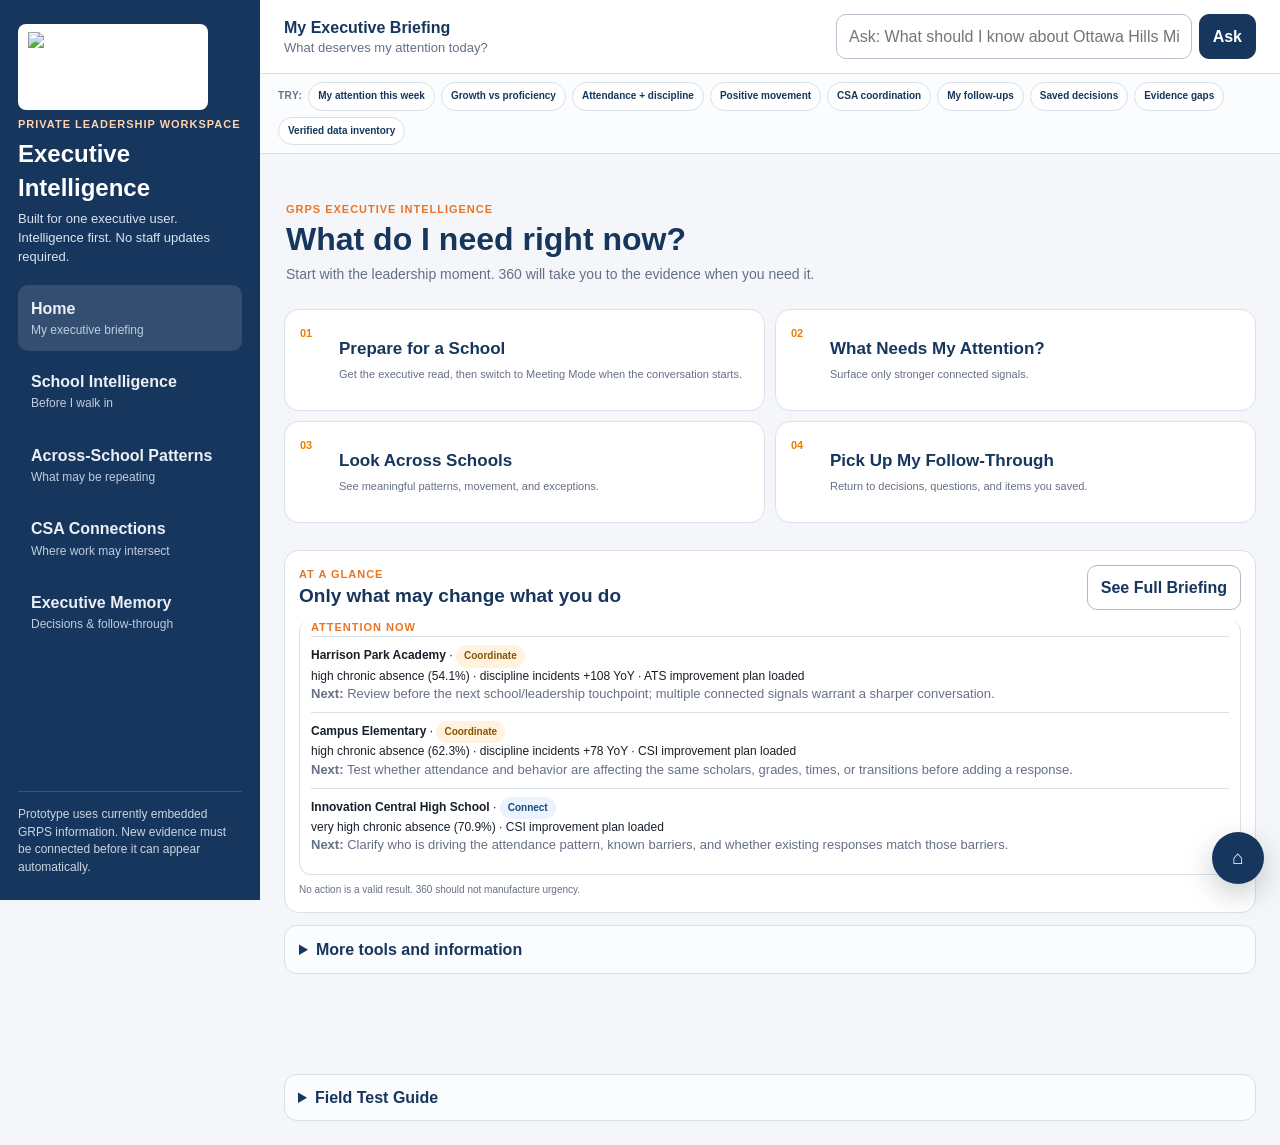
==== index.html @ 612df2fd "Update school filter to grade bands" ====
<!doctype html>
<html lang="en">
<head>
<meta charset="utf-8">
<meta name="viewport" content="width=device-width,initial-scale=1">
<title>GRPS Executive Intelligence</title>
<style>
:root{--navy:#17365d;--navy2:#254f7c;--orange:#e87524;--ink:#17202a;--muted:#667085;--line:#d9e0e8;--soft:#f5f7fa;--soft2:#eef3f8;--white:#fff;--shadow:0 8px 24px rgba(23,54,93,.10)}
*{box-sizing:border-box} html{scroll-behavior:smooth} body{margin:0;font-family:Arial,Helvetica,sans-serif;color:var(--ink);background:#f4f6f9;font-size:16px;line-height:1.45}
button,input,select,textarea{font:inherit} button{cursor:pointer} a{color:inherit}
.shell{min-height:100vh;display:grid;grid-template-columns:260px 1fr}
.sidebar{background:var(--navy);color:#fff;padding:24px 18px;position:sticky;top:0;height:100vh;display:flex;flex-direction:column;gap:18px}
.brand .eyebrow{color:#ffd1ae}.grps-official-logo{width:190px;height:auto;background:#fff;padding:8px 10px;border-radius:8px;margin-bottom:7px;display:block} .brand h1{font-size:24px;margin:4px 0} .brand p{font-size:13px;color:#d9e4ef;margin:0}
.nav{display:grid;gap:7px} .nav button{text-align:left;border:0;background:transparent;color:#eaf0f6;padding:12px 13px;border-radius:10px;font-weight:800}
.nav button:hover,.nav button.active{background:rgba(255,255,255,.12)} .nav .sub{font-size:12px;color:#bfcddd;font-weight:400;display:block;margin-top:2px}
.sidebarfooter{margin-top:auto;font-size:12px;color:#c9d5e1;border-top:1px solid rgba(255,255,255,.15);padding-top:14px}
.content{min-width:0} .topbar{background:#fff;border-bottom:1px solid var(--line);padding:14px 24px;position:sticky;top:0;z-index:10;display:flex;justify-content:space-between;align-items:center;gap:14px}
.topbar strong{color:var(--navy)} .askmini{display:flex;gap:7px;min-width:420px} .askmini input{flex:1;padding:10px 12px;border:1px solid #b7c2ce;border-radius:10px}
.main{max-width:1320px;margin:auto;padding:24px}
.view{display:none} .view.active{display:block}
.eyebrow{font-size:11px;font-weight:900;letter-spacing:.09em;text-transform:uppercase;color:var(--orange)} h2{font-size:30px;line-height:1.12;margin:5px 0 9px;color:var(--navy)} h3{font-size:19px;line-height:1.2;margin:4px 0 8px} p{margin:7px 0 10px} .muted{color:var(--muted)} .mini{font-size:13px;color:var(--muted)}
.hero{background:linear-gradient(135deg,#fff,#f7f9fc);border:1px solid var(--line);border-radius:22px;padding:24px;box-shadow:var(--shadow)}
.hero h2{font-size:34px;max-width:850px} .hero p{font-size:18px;max-width:900px}
.card{background:#fff;border:1px solid var(--line);border-radius:18px;padding:18px;box-shadow:0 3px 10px rgba(23,54,93,.04)}
.card.flat{box-shadow:none} .section{margin-top:16px}
.grid2{display:grid;grid-template-columns:1fr 1fr;gap:13px} .grid3{display:grid;grid-template-columns:repeat(3,1fr);gap:13px} .grid4{display:grid;grid-template-columns:repeat(4,1fr);gap:12px}
.metric{border:1px solid var(--line);border-radius:15px;padding:15px;background:#fff} .metric .value{font-size:27px;font-weight:900;color:var(--navy)}
.quickgrid{display:grid;grid-template-columns:repeat(4,1fr);gap:12px;margin-top:17px} .quick{text-align:left;border:1px solid var(--line);border-radius:16px;background:#fff;padding:16px;min-height:150px}
.quick:hover{border-color:var(--navy);box-shadow:var(--shadow)} .quick strong{font-size:19px;color:var(--navy);display:block;margin:5px 0}
.signalrow{display:grid;grid-template-columns:auto 1fr auto;gap:10px;align-items:start;padding:11px 0;border-top:1px solid var(--line)} .signalrow:first-child{border-top:0}
.badge{font-size:11px;font-weight:900;border-radius:999px;padding:5px 7px;background:var(--soft2);white-space:nowrap;color:var(--navy)}
.btn{border:1px solid #aeb9c5;background:#fff;border-radius:10px;padding:10px 13px;font-weight:800;color:var(--navy)} .btn.primary{background:var(--navy);color:#fff;border-color:var(--navy)} .btn.orange{background:var(--orange);color:#fff;border-color:var(--orange)} .btn:hover{box-shadow:0 3px 10px #0002}
.searchrow{display:flex;gap:8px;flex-wrap:wrap;margin:12px 0} .searchrow input,.searchrow select,.comparebox select{padding:11px;border:1px solid #b8c4d1;border-radius:10px;background:#fff}
.schoolgrid{display:grid;grid-template-columns:repeat(3,1fr);gap:10px} .school{text-align:left;border:1px solid var(--line);background:#fff;border-radius:14px;padding:14px} .school:hover{border-color:var(--navy);box-shadow:var(--shadow)} .school h3{margin:5px 0;color:var(--navy)}
.chips{display:flex;flex-wrap:wrap;gap:6px} .chip{border:1px solid var(--line);border-radius:999px;padding:6px 8px;background:var(--soft);font-size:12px;font-weight:800}
.notice{border-left:4px solid var(--orange);background:#fff8f2;padding:13px;border-radius:10px} .good{border-left:4px solid var(--navy);background:#f4f7fb;padding:13px;border-radius:10px}
.question{padding:10px 0;border-top:1px solid var(--line)} .question:first-child{border-top:0}
.source{font-size:12px;color:var(--muted);border-top:1px solid var(--line);padding-top:9px;margin-top:10px}
.recentitem{display:flex;justify-content:space-between;gap:10px;align-items:center;border:1px solid var(--line);border-radius:12px;padding:10px;margin-top:8px}
.empty{padding:20px;text-align:center;color:var(--muted)} textarea{width:100%;min-height:90px;border:1px solid #b8c4d1;border-radius:10px;padding:10px}
.memorynote{border:1px solid var(--line);border-radius:12px;padding:11px;margin-top:8px;background:#fff}
.comparebox{display:grid;grid-template-columns:1fr auto 1fr;gap:10px;align-items:end} .comparetable{width:100%;border-collapse:collapse;margin-top:12px} .comparetable th,.comparetable td{border:1px solid var(--line);padding:10px;vertical-align:top;text-align:left} .comparetable th{background:var(--soft)}
.kpirow{display:grid;grid-template-columns:repeat(4,1fr);gap:12px;margin-top:15px} .kpi{background:#fff;border:1px solid var(--line);border-radius:16px;padding:15px} .kpi .n{font-size:30px;font-weight:900;color:var(--navy)}
.timeline{border-left:3px solid #cad3dd;padding-left:15px} .event{margin:0 0 15px}
.answerpanel{margin-top:12px} .hidden{display:none!important}
.mobilemenu{display:none}
@media(max-width:1050px){.grid4,.quickgrid,.kpirow{grid-template-columns:1fr 1fr} .schoolgrid{grid-template-columns:1fr 1fr} .askmini{min-width:300px}}
@media(max-width:800px){.shell{grid-template-columns:1fr} .sidebar{display:none;position:fixed;z-index:30;width:260px} .sidebar.open{display:flex} .mobilemenu{display:inline-block} .topbar{padding:11px} .askmini{min-width:0;flex:1} .main{padding:14px} .grid2,.grid3,.grid4,.quickgrid,.kpirow,.schoolgrid,.comparebox{grid-template-columns:1fr}}
@media print{.sidebar,.topbar,.noprint{display:none!important} .shell{display:block} .main{max-width:none;padding:0} body{background:#fff} .view{display:none!important} .view.active{display:block!important}}

.intelanswer{border:1px solid var(--line);border-radius:16px;background:#fff;padding:17px;margin-top:12px}
.answerhead{display:flex;justify-content:space-between;gap:12px;align-items:start}
.conf{font-size:11px;font-weight:900;border-radius:999px;padding:5px 8px;background:#eef3f8;color:var(--navy)}
.factlist{display:grid;gap:7px;margin:10px 0}
.fact{border-left:3px solid #c7d3df;padding:7px 10px;background:#f9fbfd;border-radius:6px}
.fact strong{color:var(--navy)}
.suggests{display:flex;flex-wrap:wrap;gap:7px;margin-top:10px}
.suggests button{border:1px solid var(--line);background:#fff;border-radius:999px;padding:7px 10px;color:var(--navy);font-weight:800}
.provenance{background:#f7f9fc;border:1px solid var(--line);border-radius:12px;padding:10px;margin-top:10px;font-size:12px;color:var(--muted)}
.lensgrid{display:grid;grid-template-columns:repeat(3,1fr);gap:10px}
.lens{border:1px solid var(--line);border-radius:13px;padding:12px;background:#fff}
.lens b{display:block;color:var(--navy);margin-bottom:4px}
@media(max-width:900px){.lensgrid{grid-template-columns:1fr}}

.micipbox{border:1px solid var(--line);border-radius:15px;background:#fff;padding:15px;margin-top:12px}
.micipbox .designation{display:inline-block;background:#eef3f8;color:var(--navy);font-weight:900;border-radius:999px;padding:5px 8px;font-size:12px}
.themegrid{display:flex;flex-wrap:wrap;gap:6px;margin:8px 0}
.theme{font-size:12px;font-weight:800;border:1px solid var(--line);background:#f7f9fc;border-radius:999px;padding:5px 8px}
.evidencelevel{display:grid;grid-template-columns:150px 1fr;gap:9px;padding:8px 0;border-top:1px solid var(--line)}
.evidencelevel:first-child{border-top:0}
@media(max-width:700px){.evidencelevel{grid-template-columns:1fr}}

.cna-band{border:1px solid var(--line);border-radius:16px;padding:15px;background:linear-gradient(180deg,#fff,#f8fafc);margin-top:12px}
.cna-kpis{display:grid;grid-template-columns:repeat(4,1fr);gap:8px;margin-top:10px}
.cna-kpi{border:1px solid var(--line);border-radius:12px;padding:10px;background:white}
.cna-kpi b{display:block;font-size:21px;color:var(--navy)}
.cna-kpi span{font-size:11px;color:var(--muted)}
.cna-alert{border-left:4px solid #ef7d00;padding:9px 11px;background:#fff8ef;border-radius:8px;margin:8px 0}
@media(max-width:760px){.cna-kpis{grid-template-columns:repeat(2,1fr)}}

.plan2627{border:1px solid var(--line);border-radius:16px;padding:15px;background:#fff;margin-top:12px}
.plan2627 .plan-grid{display:grid;grid-template-columns:repeat(2,1fr);gap:10px;margin-top:10px}
.plan-card{border:1px solid var(--line);border-radius:12px;padding:12px;background:#f8fafc}
.plan-card h4{margin:0 0 6px;color:var(--navy);font-size:14px}
.plan-card p{margin:0;font-size:12px;line-height:1.5;color:#334155}
.plan-files{font-size:11px;color:var(--muted);margin-top:10px}
.signal-row{display:flex;gap:6px;flex-wrap:wrap;margin:8px 0}
.signal-pill{font-size:10px;font-weight:800;padding:5px 8px;border-radius:999px;background:#eef4fa;color:var(--navy)}
@media(max-width:760px){.plan2627 .plan-grid{grid-template-columns:1fr}}

.synthesis{border:2px solid #d8e2ec;border-radius:17px;background:linear-gradient(180deg,#fff,#f8fbfd);padding:16px;margin-top:12px}
.synthesis-grid{display:grid;grid-template-columns:repeat(2,1fr);gap:10px;margin-top:10px}
.synth-card{border:1px solid var(--line);border-radius:12px;padding:12px;background:#fff}
.synth-card h4{margin:0 0 5px;color:var(--navy);font-size:14px}.synth-card p{margin:0;font-size:12px;line-height:1.5}
.align-strong{border-left:4px solid #2d6a4f}.align-watch{border-left:4px solid #ef7d00}.align-gap{border-left:4px solid #9b2226}
@media(max-width:760px){.synthesis-grid{grid-template-columns:1fr}}

.discipline{border:1px solid var(--line);border-radius:16px;padding:15px;background:#fff;margin-top:12px}
.discipline-kpis{display:grid;grid-template-columns:repeat(4,1fr);gap:8px;margin-top:10px}
.discipline-kpi{border:1px solid var(--line);border-radius:12px;padding:10px;background:#f8fafc}
.discipline-kpi b{display:block;font-size:20px;color:var(--navy)}.discipline-kpi span{font-size:11px;color:var(--muted)}
.trend-up{color:#9b2226}.trend-down{color:#2d6a4f}
@media(max-width:760px){.discipline-kpis{grid-template-columns:repeat(2,1fr)}}

.exec-read{border:2px solid #d9e3ec;border-left:6px solid #ef7d00;border-radius:16px;padding:16px;background:#fff;margin:12px 0}
.exec-read h2{font-size:21px;margin:3px 0 6px;color:var(--navy)}
.exec-read p{margin:0;line-height:1.45}
.signal-strip{display:grid;grid-template-columns:repeat(4,1fr);gap:8px;margin:12px 0}
.signal-tile{border:1px solid var(--line);border-radius:12px;padding:10px;background:#f8fafc;min-height:68px}
.signal-tile b{display:block;font-size:18px;color:var(--navy);margin-top:3px}.signal-tile span{font-size:10px;color:var(--muted);font-weight:800;text-transform:uppercase;letter-spacing:.04em}
.primary-actions{display:flex;gap:8px;flex-wrap:wrap;margin:10px 0 4px}
.primary-actions button{border:0;border-radius:10px;padding:10px 13px;font-weight:850;cursor:pointer;background:var(--navy);color:#fff}
.primary-actions button.secondary{background:#eef3f8;color:var(--navy);border:1px solid var(--line)}
.evidence-drawer{border:1px solid var(--line);border-radius:14px;background:#fff;margin:10px 0;overflow:hidden}
.evidence-drawer summary{cursor:pointer;list-style:none;padding:13px 15px;font-weight:900;color:var(--navy);display:flex;align-items:center;justify-content:space-between}
.evidence-drawer summary::-webkit-details-marker{display:none}.evidence-drawer summary:after{content:'+';font-size:20px;color:#64748b}
.evidence-drawer[open] summary:after{content:'–'}.evidence-drawer .drawer-body{padding:0 15px 15px}
.compact-note{font-size:12px;color:var(--muted);line-height:1.45}
.view-toggle{display:flex;gap:6px;flex-wrap:wrap;margin:8px 0}.view-toggle button{font-size:11px;padding:7px 9px;border-radius:999px;border:1px solid var(--line);background:#fff;font-weight:800;cursor:pointer}
.dense-secondary{display:none}.show-deep .dense-secondary{display:block}
@media(max-width:760px){.signal-strip{grid-template-columns:repeat(2,1fr)}.exec-read h2{font-size:18px}}

.compare-read{border:2px solid #d9e3ec;border-left:6px solid #ef7d00;border-radius:15px;padding:15px;background:#fff;margin:14px 0}
.compare-read h3{margin:2px 0 7px;color:var(--navy)}
.compare-diff{display:grid;grid-template-columns:1fr 1fr;gap:10px;margin-top:10px}
.compare-school-read{border:1px solid var(--line);border-radius:12px;padding:12px;background:#f8fafc}
.compare-school-read h4{margin:0 0 6px;color:var(--navy)}
.compare-question{padding:9px 0;border-top:1px solid var(--line);line-height:1.45}
.compare-question:first-child{border-top:0}
.same{color:var(--muted);font-size:11px}.different{font-weight:850;color:var(--navy)}
@media(max-width:760px){.compare-diff{grid-template-columns:1fr}}

.triage-board{display:grid;grid-template-columns:repeat(3,1fr);gap:10px;margin:12px 0}
.triage-card{border:1px solid var(--line);border-radius:14px;padding:13px;background:#fff}
.triage-card h4{margin:0 0 5px;color:var(--navy);font-size:14px}
.triage-card .big{font-size:23px;font-weight:900;color:var(--navy)}
.triage-card p{font-size:12px;line-height:1.45;margin:5px 0}
.priority-row{border-top:1px solid var(--line);padding:10px 0}.priority-row:first-child{border-top:0}
.priority-row b{color:var(--navy)}
.why-chip{display:inline-block;font-size:10px;font-weight:850;border-radius:999px;padding:4px 7px;margin:3px 3px 0 0;background:#eef3f8;color:var(--navy)}
.exec-action{border-left:4px solid #ef7d00;background:#fff8ef;border-radius:10px;padding:10px 12px;margin:8px 0;font-size:12px;line-height:1.45}
@media(max-width:760px){.triage-board{grid-template-columns:1fr}}

.mi-lens{border:1px solid var(--line);border-radius:14px;background:#fff;margin:10px 0;padding:14px}
.mi-grid{display:grid;grid-template-columns:repeat(3,1fr);gap:8px;margin-top:10px}
.mi-card{border:1px solid var(--line);border-radius:11px;padding:10px;background:#f8fafc}
.mi-card b{display:block;color:var(--navy);font-size:13px}.mi-card span{font-size:11px;color:var(--muted);line-height:1.4}
.release-chip{display:inline-block;padding:4px 7px;border-radius:999px;font-size:10px;font-weight:850;background:#eef3f8;color:var(--navy);margin-right:4px}
.release-chip.preview{background:#fff3df;color:#875400}.release-chip.public{background:#eaf7ef;color:#1f6b3c}.release-chip.watch{background:#f3f4f6;color:#475569}
@media(max-width:760px){.mi-grid{grid-template-columns:1fr}}

.official-banner{border:1px solid var(--line);border-left:5px solid #1f6b3c;border-radius:13px;background:#f7fbf8;padding:12px 14px;margin:10px 0}
.metric-stack{display:grid;grid-template-columns:repeat(4,1fr);gap:8px;margin:10px 0}
.metric-box{border:1px solid var(--line);border-radius:11px;padding:10px;background:#fff}
.metric-box .label{font-size:10px;text-transform:uppercase;letter-spacing:.05em;font-weight:850;color:var(--muted)}
.metric-box .value{font-size:19px;font-weight:900;color:var(--navy);margin-top:2px}
.metric-box .note{font-size:10px;color:var(--muted);line-height:1.35}
.source-rule{border-top:1px solid var(--line);margin-top:9px;padding-top:9px;font-size:11px;color:var(--muted);line-height:1.45}
@media(max-width:760px){.metric-stack{grid-template-columns:repeat(2,1fr)}}

.ask-shortcuts{display:flex;gap:6px;align-items:center;flex-wrap:wrap;padding:8px 18px;border-bottom:1px solid var(--line);background:#fbfcfe}
.ask-shortcuts span{font-size:10px;text-transform:uppercase;letter-spacing:.05em;font-weight:850;color:var(--muted)}
.ask-shortcuts button{border:1px solid var(--line);background:#fff;border-radius:999px;padding:6px 9px;font-size:10px;font-weight:800;color:var(--navy);cursor:pointer}
.answer-limit{border-left:4px solid #ef7d00;background:#fff8ef;border-radius:10px;padding:11px 12px;margin:9px 0;font-size:12px;line-height:1.45}
@media(max-width:760px){.ask-shortcuts{padding:8px 12px;overflow-x:auto;flex-wrap:nowrap}.ask-shortcuts button{white-space:nowrap}}

.global-answer-shell{margin:10px 22px 0;display:block}
.global-answer-shell:empty{display:none}
.global-answer-shell .intelanswer{box-shadow:0 8px 24px rgba(15,23,42,.08);border:1px solid var(--line);border-left:5px solid #ef7d00;border-radius:14px;background:#fff;padding:14px}
@media(max-width:760px){.global-answer-shell{margin:8px 12px 0}}

.pattern-grid{display:grid;grid-template-columns:repeat(2,1fr);gap:10px;margin:12px 0}
.pattern-card{border:1px solid var(--line);border-radius:14px;padding:13px;background:#fff}
.pattern-card h3{margin:2px 0 6px;color:var(--navy)}
.pattern-card .count{font-size:25px;font-weight:900;color:var(--navy)}
.pattern-list{margin-top:8px}
.pattern-list .row{padding:8px 0;border-top:1px solid var(--line);font-size:12px;line-height:1.45}
.pattern-list .row:first-child{border-top:0}
.connection-level{display:inline-block;border-radius:999px;padding:4px 8px;font-size:10px;font-weight:900;background:#eef3f8;color:var(--navy)}
.connection-level.connect{background:#eaf3ff;color:#174a7a}.connection-level.coordinate{background:#fff3df;color:#875400}.connection-level.decide{background:#fdecec;color:#8b1d1d}
.connection-read{border-left:4px solid #ef7d00;background:#fff8ef;border-radius:10px;padding:10px 12px;margin:9px 0;font-size:12px;line-height:1.45}
@media(max-width:760px){.pattern-grid{grid-template-columns:1fr}}

.memory-summary{display:grid;grid-template-columns:repeat(4,1fr);gap:8px;margin:10px 0}
.memory-summary .metric{min-height:72px}
.memory-card{border:1px solid var(--line);border-radius:12px;padding:11px;background:#fff;margin:8px 0}
.memory-card .meta{font-size:10px;color:var(--muted);margin-top:5px}
.memory-card .school{font-weight:900;color:var(--navy)}
.memory-card .actions{display:flex;gap:6px;flex-wrap:wrap;margin-top:8px}
.memory-card .actions button{border:1px solid var(--line);background:#fff;border-radius:999px;padding:6px 8px;font-size:10px;font-weight:800;cursor:pointer}
.brief-section{border:1px solid var(--line);border-radius:12px;padding:11px;background:#fff;margin:8px 0}
.brief-row{padding:8px 0;border-top:1px solid var(--line);font-size:12px;line-height:1.45}
.brief-row:first-child{border-top:0}
@media(max-width:760px){.memory-summary{grid-template-columns:repeat(2,1fr)}}

.confidence-band{display:grid;grid-template-columns:auto 1fr;gap:12px;align-items:center;border:1px solid var(--line);border-radius:12px;padding:11px;background:#fbfcfe;margin:10px 0}
.confidence-score{width:64px;height:64px;border-radius:50%;display:flex;align-items:center;justify-content:center;font-size:22px;font-weight:900;border:6px solid #e8edf3;color:var(--navy);background:#fff}
.evidence-checks{display:grid;grid-template-columns:repeat(2,1fr);gap:6px}
.evidence-check{font-size:11px;padding:7px 8px;border:1px solid var(--line);border-radius:9px;background:#fff}
.evidence-check strong{display:block;color:var(--navy)}
.prep-grid{display:grid;grid-template-columns:1.1fr .9fr;gap:10px;margin-top:10px}
.prep-card{border:1px solid var(--line);border-radius:12px;padding:11px;background:#fff}
.prep-card h4{margin:1px 0 7px;color:var(--navy)}
.prep-line{padding:7px 0;border-top:1px solid var(--line);font-size:12px;line-height:1.45}
.prep-line:first-child{border-top:0}
.question-save{display:flex;gap:7px;align-items:flex-start;justify-content:space-between;padding:8px 0;border-top:1px solid var(--line)}
.question-save:first-child{border-top:0}
.question-save button{flex:0 0 auto;border:1px solid var(--line);border-radius:999px;background:#fff;padding:5px 7px;font-size:10px;font-weight:800;cursor:pointer}
.freshness-row{display:flex;gap:7px;align-items:center;flex-wrap:wrap;font-size:10px;color:var(--muted);margin-top:7px}
.freshness-chip{border:1px solid var(--line);border-radius:999px;padding:4px 7px;background:#fff}
.sticky-school-actions{position:sticky;bottom:10px;z-index:25;display:flex;gap:7px;justify-content:flex-end;margin-top:12px;padding:8px;border:1px solid var(--line);border-radius:14px;background:rgba(255,255,255,.96);backdrop-filter:blur(8px);box-shadow:0 8px 24px rgba(15,23,42,.10)}
@media(max-width:760px){.confidence-band{grid-template-columns:1fr}.confidence-score{width:54px;height:54px}.evidence-checks,.prep-grid{grid-template-columns:1fr}.sticky-school-actions{bottom:6px;overflow-x:auto;justify-content:flex-start}.sticky-school-actions button{white-space:nowrap}}

.calm-home{max-width:1050px;margin:0 auto}
.calm-hero{padding:24px 2px 10px}
.calm-hero h2{font-size:32px;line-height:1.08;margin:4px 0 7px;color:var(--navy)}
.calm-hero p{max-width:650px;color:var(--muted);font-size:14px;margin:0}
.calm-actions{display:grid;grid-template-columns:repeat(2,1fr);gap:10px;margin:15px 0}
.calm-actions button{position:relative;text-align:left;border:1px solid var(--line);border-radius:15px;background:#fff;padding:16px 16px 16px 54px;min-height:102px;cursor:pointer}
.calm-actions button:hover{border-color:#9fb1c4;box-shadow:0 5px 18px rgba(15,23,42,.06)}
.calm-actions .step{position:absolute;left:15px;top:16px;font-size:11px;font-weight:900;color:#ef7d00}
.calm-actions strong{display:block;font-size:17px;color:var(--navy);margin-bottom:5px}
.calm-actions small{display:block;color:var(--muted);font-size:11px;line-height:1.45}
.calm-glance{border:1px solid var(--line);border-radius:15px;background:#fff;padding:14px;margin-top:12px}
.calm-glance-head{display:flex;align-items:center;justify-content:space-between;gap:10px}
.calm-glance-head h3{margin:2px 0 0;color:var(--navy)}
.calm-glance #executiveSignals .brief-section:not(:first-child){display:none}
.calm-glance #executiveSignals .brief-row:nth-child(n+5){display:none}
.calm-more{margin-top:12px;border:1px solid var(--line);border-radius:13px;background:#fbfcfe}
.calm-more summary{cursor:pointer;padding:12px 14px;font-weight:850;color:var(--navy)}
.calm-more-grid{display:grid;grid-template-columns:repeat(4,1fr);gap:8px;padding:0 12px 12px}
.calm-more-grid button{text-align:left;border:1px solid var(--line);border-radius:11px;background:#fff;padding:11px;cursor:pointer}
.calm-more-grid strong,.calm-more-grid small{display:block}.calm-more-grid small{color:var(--muted);margin-top:4px;line-height:1.35}
@media(max-width:760px){.calm-hero{padding-top:14px}.calm-hero h2{font-size:27px}.calm-actions{grid-template-columns:1fr}.calm-actions button{min-height:88px}.calm-more-grid{grid-template-columns:1fr 1fr}.calm-glance-head{align-items:flex-start}}

.view-intro{max-width:760px;margin-bottom:12px}
.view-intro h2{font-size:25px;line-height:1.12;margin:3px 0 6px;color:var(--navy)}
.view-intro p{font-size:12px;color:var(--muted);margin:0}
.simple-choice-grid{display:grid;grid-template-columns:repeat(3,1fr);gap:9px;margin:10px 0 14px}
.simple-choice-grid button{border:1px solid var(--line);background:#fff;border-radius:13px;padding:13px;text-align:left;cursor:pointer}
.simple-choice-grid strong,.simple-choice-grid small{display:block}.simple-choice-grid strong{color:var(--navy);font-size:14px}.simple-choice-grid small{color:var(--muted);margin-top:4px;line-height:1.4}
.secondary-tools{margin-top:12px;border:1px solid var(--line);border-radius:13px;background:#fbfcfe}
.secondary-tools summary{padding:11px 13px;cursor:pointer;font-weight:850;color:var(--navy)}
.secondary-tools-body{padding:0 12px 12px}
.focus-result{margin-top:12px}
@media(max-width:760px){.simple-choice-grid{grid-template-columns:1fr}}

/* v24 experience polish */
:root{--content-max:1120px}
.main{max-width:var(--content-max);margin:0 auto}
.card{box-shadow:none}
.section{margin-top:12px}
.view{padding-bottom:88px}
.nav button{min-height:44px}
.topbar{position:sticky;top:0;z-index:70}
.global-answer-shell{position:relative;z-index:65}
.global-answer-shell .intelanswer{max-width:var(--content-max);margin:0 auto}
.mobile-home{position:fixed;right:16px;bottom:16px;z-index:90;border:0;border-radius:50%;width:52px;height:52px;background:var(--navy);color:#fff;font-weight:900;font-size:19px;box-shadow:0 10px 28px rgba(15,23,42,.22);cursor:pointer}
.mobile-home:hover{transform:translateY(-1px)}
.compact-source{font-size:10px;color:var(--muted);margin-top:8px}
.ask-drawer-close{float:right;border:0;background:transparent;font-size:18px;cursor:pointer;color:var(--muted)}
@media(max-width:900px){
 .sidebar{width:290px}
 .main{padding-left:14px;padding-right:14px}
}
@media(max-width:760px){
 body{font-size:15px}
 .topbar{padding:8px 10px}
 .topbar .askwrap{flex:1}
 .topbar input{font-size:16px}
 .view{padding-bottom:94px}
 .schoolgrid{grid-template-columns:1fr}
 .grid2,.grid3,.grid4{grid-template-columns:1fr}
 .signal-strip{grid-template-columns:repeat(2,1fr)}
 .comparebox{grid-template-columns:1fr}
 .comparebox button{width:100%}
 .comparetable{font-size:11px}
 .comparetable th,.comparetable td{padding:7px}
 .mobile-home{right:12px;bottom:12px}
}

.exec-bottomline{border-left:5px solid #ef7d00;border-radius:12px;background:#fff8ef;padding:12px 14px;margin:10px 0}
.exec-bottomline h3{margin:2px 0 5px;color:var(--navy);font-size:17px}.exec-bottomline p{margin:0;font-size:12px;line-height:1.5}
.next-move{border:1px solid var(--line);border-radius:12px;background:#fff;padding:11px 13px;margin-top:9px}.next-move strong{color:var(--navy)}
.view-return{display:flex;justify-content:flex-end;margin:8px 0}.view-return button{border:1px solid var(--line);border-radius:999px;background:#fff;padding:7px 10px;font-size:11px;font-weight:850;cursor:pointer}

/* v26 decision-ready layer */
.decision-strip{display:grid;grid-template-columns:repeat(3,1fr);gap:8px;margin:10px 0}
.decision-tile{border:1px solid var(--line);border-radius:12px;background:#fff;padding:11px}
.decision-tile b{display:block;color:var(--navy);font-size:14px;margin:2px 0 4px}
.decision-tile small{display:block;color:var(--muted);line-height:1.4}
.decision-capture{border:1px solid var(--line);border-radius:12px;background:#fbfcfe;padding:11px;margin-top:10px}
.decision-capture textarea{width:100%;min-height:70px;box-sizing:border-box}
@media(max-width:760px){.decision-strip{grid-template-columns:1fr}}

/* v27 executive focus mode */
.focus-summary{border:1px solid var(--line);border-radius:14px;background:#fff;padding:13px;margin:10px 0}
.focus-summary h3{margin:2px 0 6px;color:var(--navy);font-size:18px}
.focus-summary p{margin:0;color:var(--muted);font-size:12px;line-height:1.5}
.focus-actions{display:flex;gap:7px;flex-wrap:wrap;margin-top:9px}
.focus-actions button{border:1px solid var(--line);border-radius:999px;background:#fff;padding:7px 10px;font-size:11px;font-weight:850;cursor:pointer}
.focus-actions button.primary-focus{background:var(--navy);color:#fff;border-color:var(--navy)}
.quick-prep{border:1px solid var(--line);border-radius:12px;padding:11px;background:#fbfcfe;margin-top:9px}
.quick-prep-line{padding:7px 0;border-top:1px solid var(--line);font-size:12px;line-height:1.45}
.quick-prep-line:first-child{border-top:0}
@media(max-width:760px){.focus-actions button{flex:1 1 45%;min-height:42px}}

/* v28 resume + one-page brief */
.resume-card{border:1px solid var(--line);border-radius:14px;background:#fff;padding:12px;margin:10px 0}
.resume-card h3{margin:2px 0 5px;color:var(--navy);font-size:17px}
.resume-actions{display:flex;gap:7px;flex-wrap:wrap;margin-top:8px}
.resume-actions button{border:1px solid var(--line);border-radius:999px;background:#fff;padding:7px 10px;font-size:11px;font-weight:850;cursor:pointer}
.resume-actions .primary{background:var(--navy);color:#fff;border-color:var(--navy)}
.brief-panel{border:1px solid var(--line);border-radius:14px;background:#fff;padding:14px;margin-top:10px}
.brief-panel h2{margin:2px 0 7px;color:var(--navy)}
.brief-section{margin-top:10px;padding-top:10px;border-top:1px solid var(--line)}
.brief-section:first-of-type{border-top:0;padding-top:0}
.brief-kv{display:grid;grid-template-columns:150px 1fr;gap:7px;font-size:12px;line-height:1.45}
.brief-kv b{color:var(--navy)}
@media(max-width:760px){.brief-kv{grid-template-columns:1fr}.resume-actions button{flex:1 1 45%}}
@media print{
 body *{visibility:hidden!important}
 #printBrief,#printBrief *{visibility:visible!important}
 #printBrief{position:absolute;left:0;top:0;width:100%;padding:18px!important}
 #printBrief .noprint{display:none!important}
}

/* v29 meeting mode */
.meeting-mode{border:1px solid var(--line);border-radius:14px;background:#fff;padding:14px;margin-top:10px}
.meeting-mode h2{margin:2px 0 6px;color:var(--navy)}
.meeting-question{font-size:15px;line-height:1.45;padding:10px 0;border-top:1px solid var(--line)}
.meeting-question:first-of-type{border-top:0}
.meeting-note{margin-top:10px;border-top:1px solid var(--line);padding-top:10px}
.meeting-note textarea{width:100%;min-height:88px;box-sizing:border-box}
.meeting-toolbar{display:flex;gap:7px;flex-wrap:wrap;margin-top:10px}
.meeting-toolbar button{border:1px solid var(--line);border-radius:999px;background:#fff;padding:8px 11px;font-size:11px;font-weight:850;cursor:pointer}
.meeting-toolbar .primary{background:var(--navy);color:#fff;border-color:var(--navy)}
.meeting-hidden{display:none!important}
body.meeting-active .topbar,body.meeting-active .sidebar,body.meeting-active .mobile-home{display:none!important}
body.meeting-active .main{max-width:900px!important;padding-top:16px!important}
body.meeting-active .view:not(#school){display:none!important}
body.meeting-active #school>.view-intro,body.meeting-active #school>.card,body.meeting-active #schoolDossier>.card> :not(.meeting-mode){display:none!important}
body.meeting-active #schoolDossier>.card{border:0!important;padding:0!important}
@media(max-width:760px){.meeting-question{font-size:16px}.meeting-toolbar button{flex:1 1 45%;min-height:44px}}

/* v30 field-test hardening */
html{-webkit-text-size-adjust:100%;scroll-behavior:smooth}
button,input,select,textarea{font:inherit}
button{touch-action:manipulation}
input,select,textarea{font-size:16px!important} /* prevents iPhone input zoom */
.field-status{display:flex;gap:6px;align-items:center;flex-wrap:wrap;margin:7px 0}
.field-pill{border:1px solid var(--line);border-radius:999px;background:#fff;padding:5px 8px;font-size:10px;font-weight:800}
.field-pill.ok{background:#f4faf5}
.field-note{font-size:11px;color:var(--muted);line-height:1.45}
.offline-banner{display:none;position:sticky;top:0;z-index:999;background:#fff4e6;border-bottom:1px solid #ef7d00;padding:8px 12px;text-align:center;font-size:11px;font-weight:800}
body.offline .offline-banner{display:block}
.tap-target{min-height:44px}
@media(max-width:980px){
 .main{padding-left:18px!important;padding-right:18px!important}
 .signal-strip,.decision-strip{grid-template-columns:repeat(2,minmax(0,1fr))!important}
}
@media(max-width:620px){
 body{font-size:16px}
 .main{padding:12px 12px 88px!important}
 .topbar{padding:8px 10px!important}
 .topbar .brand img{max-width:145px!important;height:auto!important}
 .sidebar{display:none!important}
 .signal-strip,.decision-strip{grid-template-columns:1fr!important}
 .calm-actions,.quick-grid,.compare-grid{grid-template-columns:1fr!important}
 .focus-actions,.meeting-toolbar,.resume-actions{display:grid!important;grid-template-columns:1fr!important}
 .focus-actions button,.meeting-toolbar button,.resume-actions button,.primary-actions button,.btn{min-height:46px!important;width:100%}
 .school-grid{grid-template-columns:1fr!important}
 .view-intro h1,.view-intro h2{font-size:24px!important;line-height:1.15}
 .card{border-radius:12px!important;padding:12px!important}
 .mobile-home{width:54px!important;height:54px!important;right:14px!important;bottom:14px!important}
 .meeting-mode{padding:12px!important}
}
@media(min-width:621px) and (max-width:1100px){
 .school-grid{grid-template-columns:repeat(2,minmax(0,1fr))!important}
}
@media(min-width:1400px){
 .main{max-width:1320px!important;margin-left:auto!important;margin-right:auto!important}
}
</style>

<style id="v32-mobile-layout-fix">
/* Critical phone layout fix: collapse the desktop grid itself, not only the sidebar. */
html,body{max-width:100%;overflow-x:hidden}
@media(max-width:620px){
  .shell{
    display:block!important;
    width:100%!important;
    max-width:100vw!important;
    min-width:0!important;
  }
  .sidebar{display:none!important}
  .content{
    width:100%!important;
    max-width:100vw!important;
    min-width:0!important;
    margin:0!important;
  }
  .topbar{
    position:sticky!important;
    top:0!important;
    width:100%!important;
    max-width:100vw!important;
    display:grid!important;
    grid-template-columns:auto 1fr!important;
    gap:8px 10px!important;
    align-items:center!important;
    padding:8px 10px!important;
    overflow:hidden!important;
  }
  .topbar .mobilemenu{display:block!important;min-width:88px!important;width:auto!important}
  .topbar>div:nth-child(2){
    min-width:0!important;
    overflow:hidden!important;
  }
  .topbar #viewTitle,.topbar #viewSub{
    display:block!important;
    max-width:100%!important;
    overflow:hidden!important;
    text-overflow:ellipsis!important;
  }
  .topbar .askmini{
    grid-column:1 / -1!important;
    display:grid!important;
    grid-template-columns:minmax(0,1fr) auto!important;
    min-width:0!important;
    width:100%!important;
    max-width:100%!important;
    gap:7px!important;
  }
  .topbar .askmini input{
    min-width:0!important;
    width:100%!important;
    max-width:100%!important;
  }
  .topbar .askmini button{
    width:auto!important;
    min-width:58px!important;
    padding-left:12px!important;
    padding-right:12px!important;
  }
  .ask-shortcuts{
    width:100%!important;
    max-width:100vw!important;
    display:flex!important;
    gap:6px!important;
    overflow-x:auto!important;
    overflow-y:hidden!important;
    white-space:nowrap!important;
    padding:7px 10px!important;
    -webkit-overflow-scrolling:touch;
    scrollbar-width:none;
  }
  .ask-shortcuts::-webkit-scrollbar{display:none}
  .ask-shortcuts>*{flex:0 0 auto!important}
  .main{
    width:100%!important;
    max-width:100vw!important;
    margin:0!important;
    padding:14px 12px 88px!important;
    overflow-x:hidden!important;
  }
  .view,.hero,.card,.calm-hero,.calm-glance,.calm-more,
  .focus-summary,.resume-card,.brief-panel,.meeting-mode,
  .secondary-tools,.schoolgrid,.school-grid{
    max-width:100%!important;
    min-width:0!important;
  }
  .calm-actions,.calm-more-grid,.grid2,.grid3,.grid4,.quickgrid,
  .signal-strip,.decision-strip,.comparebox,.compare-grid{
    grid-template-columns:minmax(0,1fr)!important;
    width:100%!important;
  }
  .calm-actions button,.calm-more-grid button,.quick,
  .schoolgrid button,.school-grid button{
    width:100%!important;
    max-width:100%!important;
    min-width:0!important;
  }
  h1,h2,h3,p,.mini,.muted,.source,.question,strong,small{
    overflow-wrap:anywhere;
  }
  img,svg,canvas,table{max-width:100%}
  .comparetable{display:block!important;width:100%!important;overflow-x:auto!important}
  .mobile-home{right:14px!important;bottom:14px!important}
}
</style>


<style id="v33-phone-landscape-fix">
/* Phone landscape must behave like phone portrait even when CSS width exceeds 620px. */
@media (orientation:landscape) and (max-height:520px) and (max-width:950px){
  html,body{max-width:100%!important;overflow-x:hidden!important}
  .shell{
    display:block!important;
    width:100%!important;
    max-width:100vw!important;
    min-width:0!important;
  }
  .sidebar{display:none!important}
  .content{
    width:100%!important;
    max-width:100vw!important;
    min-width:0!important;
    margin:0!important;
  }
  .topbar{
    position:sticky!important;
    top:0!important;
    width:100%!important;
    max-width:100vw!important;
    display:grid!important;
    grid-template-columns:auto minmax(0,1fr)!important;
    gap:6px 8px!important;
    align-items:center!important;
    padding:6px 8px!important;
    overflow:hidden!important;
  }
  .topbar .mobilemenu{
    display:block!important;
    width:auto!important;
    min-width:82px!important;
    min-height:42px!important;
  }
  .topbar>div:nth-child(2){
    min-width:0!important;
    overflow:hidden!important;
  }
  .topbar #viewTitle{
    font-size:18px!important;
    line-height:1.1!important;
    white-space:nowrap!important;
    overflow:hidden!important;
    text-overflow:ellipsis!important;
  }
  .topbar #viewSub{
    font-size:11px!important;
    line-height:1.25!important;
    white-space:nowrap!important;
    overflow:hidden!important;
    text-overflow:ellipsis!important;
  }
  .topbar .askmini{
    grid-column:1 / -1!important;
    display:grid!important;
    grid-template-columns:minmax(0,1fr) auto!important;
    gap:6px!important;
    width:100%!important;
    max-width:100%!important;
    min-width:0!important;
  }
  .topbar .askmini input{
    width:100%!important;
    max-width:100%!important;
    min-width:0!important;
    height:42px!important;
  }
  .topbar .askmini button{
    width:auto!important;
    min-width:64px!important;
    height:42px!important;
    padding:0 12px!important;
  }
  .ask-shortcuts{
    width:100%!important;
    max-width:100vw!important;
    display:flex!important;
    flex-wrap:nowrap!important;
    gap:6px!important;
    overflow-x:auto!important;
    overflow-y:hidden!important;
    white-space:nowrap!important;
    padding:6px 8px!important;
    -webkit-overflow-scrolling:touch!important;
  }
  .ask-shortcuts>*{flex:0 0 auto!important}
  .main{
    width:100%!important;
    max-width:100vw!important;
    margin:0!important;
    padding:10px 12px 72px!important;
    overflow-x:hidden!important;
  }
  .view,.card,.hero,.calm-hero,.calm-glance,.calm-more,.resume-card,.focus-summary,
  .meeting-mode,.brief-panel,.secondary-tools{
    width:100%!important;
    max-width:100%!important;
    min-width:0!important;
  }
  .calm-actions,.calm-more-grid,.grid2,.grid3,.grid4,.quickgrid,
  .signal-strip,.decision-strip,.comparebox,.compare-grid,.school-grid,.schoolgrid{
    grid-template-columns:minmax(0,1fr)!important;
    width:100%!important;
    max-width:100%!important;
  }
  .calm-actions button,.calm-more-grid button,.school-grid button,.schoolgrid button,
  .focus-actions button,.meeting-toolbar button,.resume-actions button{
    width:100%!important;
    max-width:100%!important;
    min-width:0!important;
    min-height:42px!important;
  }
  .view-intro h1,.view-intro h2,.calm-hero h1{
    font-size:25px!important;
    line-height:1.12!important;
  }
  .mobile-home{
    width:50px!important;
    height:50px!important;
    right:12px!important;
    bottom:10px!important;
  }
}
</style>

</head>
<body><div class="offline-banner" id="offlineBanner">You are offline. Saved memory still works on this device; linked web sources may not load.</div>
<div class="shell">
<aside class="sidebar" id="sidebar">
  <div class="brand">
<img class="grps-official-logo" src="https://grps-cdn.fxbrt.com/downloads/communications/grpsmychoicelogo.png" alt="GRPS My Choice — Grand Rapids Public Schools">
<div class="eyebrow">Private leadership workspace</div>
<h1>Executive Intelligence</h1>
<p>Built for one executive user. Intelligence first. No staff updates required.</p>
</div>
  <nav class="nav">
    <button class="active" data-view="home">Home<span class="sub">My executive briefing</span></button>
    <button data-view="school">School Intelligence<span class="sub">Before I walk in</span></button>
    <button data-view="patterns">Across-School Patterns<span class="sub">What may be repeating</span></button>
    <button data-view="connections">CSA Connections<span class="sub">Where work may intersect</span></button>
    <button data-view="memory">Executive Memory<span class="sub">Decisions & follow-through</span></button>
  </nav>
  <div class="sidebarfooter">Prototype uses currently embedded GRPS information. New evidence must be connected before it can appear automatically.</div>
</aside>

<div class="content">
  <div class="topbar">
    <button class="btn mobilemenu" onclick="document.getElementById('sidebar').classList.toggle('open')">Menu</button>
    <div><strong id="viewTitle">My Executive Briefing</strong><div class="mini" id="viewSub">What deserves my attention today?</div></div>
    <div class="askmini"><input id="globalAsk" onkeydown="if(event.key==='Enter'){askExecutive()}" placeholder="Ask: What should I know about Ottawa Hills Middle? Where is attendance highest? What do I remember?"><button class="btn primary" onclick="askExecutive()">Ask</button></div>
  </div>
  <div class="ask-shortcuts">
    <span>Try:</span>
    <button onclick="askPreset('What deserves my attention this week?')">My attention this week</button>
    <button onclick="askPreset('Where might growth and proficiency tell different stories?')">Growth vs proficiency</button>
    <button onclick="askPreset('Where do attendance and discipline overlap?')">Attendance + discipline</button>
<button onclick="askPreset('Which schools are improving in discipline?')">Positive movement</button>
<button onclick="askPreset('Where might CSA need to coordinate?')">CSA coordination</button>
<button onclick="askPreset('What do I need to follow up on?')">My follow-ups</button>
<button onclick="askPreset('What decisions have I saved?')">Saved decisions</button>
<button onclick="askPreset('Where is the evidence incomplete?')">Evidence gaps</button>
    <button onclick="askPreset('What official Michigan data are actually connected?')">Verified data inventory</button>
  </div>

  <div id="globalAnswer" class="global-answer-shell" aria-live="polite"></div>

  <main class="main">
    <section id="home" class="view active">
  <div class="calm-home">
    <div class="calm-hero">
      <div>
        <div class="eyebrow">GRPS Executive Intelligence</div>
        <h2>What do I need right now?</h2>
        <p>Start with the leadership moment. 360 will take you to the evidence when you need it.</p>
      </div>
    </div>

    <div class="calm-actions">
      <button onclick="go('school')">
        <span class="step">01</span>
        <strong>Prepare for a School</strong>
        <small>Get the executive read, then switch to Meeting Mode when the conversation starts.</small>
      </button>
      <button onclick="askPreset('What deserves my attention this week?')">
        <span class="step">02</span>
        <strong>What Needs My Attention?</strong>
        <small>Surface only stronger connected signals.</small>
      </button>
      <button onclick="go('patterns')">
        <span class="step">03</span>
        <strong>Look Across Schools</strong>
        <small>See meaningful patterns, movement, and exceptions.</small>
      </button>
      <button onclick="go('memory')">
        <span class="step">04</span>
        <strong>Pick Up My Follow-Through</strong>
        <small>Return to decisions, questions, and items you saved.</small>
      </button>
    </div><div id="recentSchoolLaunch"></div>
    

    <div id="fieldStatus" class="field-status"></div>
    <div id="resumeWork"></div>
    <div class="calm-glance">
      <div class="calm-glance-head">
        <div><div class="eyebrow">At a Glance</div><h3>Only what may change what you do</h3></div>
        <button class="btn" onclick="go('connections')">See Full Briefing</button>
      </div>
      <div id="executiveSignals"></div>
      <div class="compact-source">No action is a valid result. 360 should not manufacture urgency.</div>
    </div>

    <details class="calm-more">
      <summary>More tools and information</summary>
      <div class="calm-more-grid">
        <button onclick="go('compare')"><strong>Compare Schools</strong><small>Put two schools side by side.</small></button>
        <button onclick="go('connections')"><strong>CSA Connections</strong><small>Review Aware → Connect → Coordinate → Decide.</small></button>
        <button onclick="askPreset('Where is the evidence incomplete?')"><strong>Evidence Gaps</strong><small>See where 360 should lower confidence.</small></button>
        <button onclick="askPreset('What official Michigan data are actually connected?')"><strong>Verified Data</strong><small>See what is actually loaded.</small></button>
        <button onclick="askPreset('Which schools have the strongest connected signals right now?')"><strong>Strongest Signals</strong><small>See the short executive triage list.</small></button>
        <button onclick="askPreset('What can wait right now?')"><strong>What Can Wait?</strong><small>Separate visible issues from executive priorities.</small></button>
        <button onclick="document.getElementById('fieldTestGuide').open=true;document.getElementById('fieldTestGuide').scrollIntoView({behavior:'smooth'})"><strong>Field Test Guide</strong><small>Five real-use tests for this build.</small></button>
      </div>
    </details>
  </div>
</section>

    
<details id="fieldTestGuide" class="secondary-tools section">
 <summary>Field Test Guide</summary>
 <div class="secondary-tools-body">
  <h3>Use it in real work—not as a demo.</h3>
  <ol>
   <li><b>Before a building visit:</b> open a school, read Executive Focus, then use 1-Page Brief.</li>
   <li><b>During a conversation:</b> switch to Meeting Mode and capture only what changed or surfaced.</li>
   <li><b>Between meetings:</b> ask “What needs my attention?” and “What can wait?”</li>
   <li><b>When comparing schools:</b> confirm the questions actually differ based on the evidence.</li>
   <li><b>At the end of the day:</b> open Executive Memory and see whether decisions/follow-ups are easy to recover.</li>
  </ol>
  <p class="source"><b>Device test:</b> repeat at least one school workflow on phone and laptop/desktop. Check text size, tap targets, scrolling, Home, Meeting Mode, memory persistence, and 1-Page Brief.</p>
 </div>
</details>
<section id="school" class="view">
      <div class="view-intro">
        <div class="eyebrow">School Intelligence</div>
        <h2>Which school do I need to understand?</h2>
        <p>Find the school first. The executive read appears before the deeper evidence.</p>
      </div>
      <div class="card">
        <div class="filters">
          <input id="schoolSearch" type="search" placeholder="Search school, principal, KSSN coordinator…" oninput="renderSchools()">
          <select id="gradeFilter" onchange="renderSchools()" aria-label="Filter schools by grade band">
            <option value="">All Schools</option>
            <option value="K-5">K–5</option>
            <option value="6-8">6–8</option>
            <option value="9-12">9–12</option>
          </select>
        </div>
        <div id="schoolGrid" class="schoolgrid"></div>
      </div>
      <div id="schoolDossier" class="section"></div>
    </section>
    <section id="compare" class="view">
<div class="view-return"><button onclick="go('home')">← Executive Start</button></div>
      <div class="view-intro">
        <div class="eyebrow">School Comparison</div>
        <h2>What is actually different between these two schools?</h2>
        <p>Use comparison to sharpen questions—not to rank schools or assume similar numbers mean the same problem.</p>
      </div>
      <div class="card">
        <div class="comparebox">
          <div><label class="mini">School A</label><select id="compareA"></select></div>
          <button class="btn primary" onclick="runCompare()">Compare</button><button class="btn" onclick="clearCompare()">Clear</button>
          <div><label class="mini">School B</label><select id="compareB"></select></div>
        </div>
        <div id="compareResult" class="focus-result"></div>
      </div>
    </section>

    <section id="patterns" class="view">
<div class="view-return"><button onclick="go('home')">← Executive Start</button></div>
      <div class="view-intro">
        <div class="eyebrow">Across Schools</div>
        <h2>What pattern is strong enough to notice?</h2>
        <p>Look for convergence, movement, and exceptions. A pattern is an inquiry signal—not a shared root cause.</p>
      </div>
      <div id="patternContent"></div>
    </section>

    <section id="connections" class="view">
<div class="view-return"><button onclick="go('home')">← Executive Start</button></div>
      <div class="view-intro">
        <div class="eyebrow">CSA Connections</div>
        <h2>Where do I actually need connection or coordination?</h2>
        <p>Start with the minimum response. Most work should remain Aware unless evidence supports something stronger.</p>
      </div>
      <div id="connectionContent"></div>
    </section>

    <section id="memory" class="view">
<div class="view-return"><button onclick="go('home')">← Executive Start</button></div>
      <div class="view-intro">
        <div class="eyebrow">Executive Memory</div>
        <h2>What did I decide, promise, or want to revisit?</h2>
        <p>Only intentional memory lives here. This is not a district tracker.</p>
      </div>
      <div class="card"><div id="savedMemory"></div></div>
      <details class="secondary-tools">
        <summary>What should eventually populate this automatically?</summary>
        <div class="secondary-tools-body">
          <div class="timeline">
            <div class="event"><b>Building visits</b><div class="mini">Meaningful commitments, repeated school needs, and unresolved questions.</div></div>
            <div class="event"><b>CSA Leadership</b><div class="mini">Decisions, owners, commitments, and material follow-through.</div></div>
            <div class="event"><b>School-support conversations</b><div class="mini">Material requests or shifts—not routine activity.</div></div>
            <div class="event"><b>Verified data refreshes</b><div class="mini">New comparable school outcomes and trends.</div></div>
          </div>
        </div>
      </details>
    </section>
  </main>
</div>


<button class="mobile-home noprint" aria-label="Home" title="Home" onclick="go('home')">⌂</button>
<script>
const allSchools=[{"name": "Aberdeen Academy", "level": "Elementary", "principal": "Kathleen Veenstra Pool", "kssn": "No KSSN assignment in stored working roster", "focus": "No current cross-CSA signal is surfaced.", "changed": "No material cross-CSA change is currently surfaced.", "unclear": "The baseline is useful for preparation, but no unresolved shared CSA issue is established.", "question": "What is most important to understand right now about attendance, transition, belonging, or family connection?", "carry": "Use the verified baseline and current data to prepare. Escalate only if new evidence creates a meaningful connection, pattern, commitment, or decision.", "kssnStatus": "Not listed as KSSN school", "gradeSpan": "PK–8", "programIdentity": "Neighborhood / district school", "reviewLens": ["Attendance & engagement", "Middle-grade transition", "Belonging & behavioral health", "Family connection", "Academic engagement"], "baselineQuestion": "What is most important to understand right now about attendance, transition, belonging, or family connection?", "attendanceValue": "35.5%", "attendancePeriod": "2025", "attendanceSource": "School ENDS Coverage Matrix · validated chronic absence", "attendanceStatus": "Validated", "attendanceContext": "The validated rate is 30% or higher. Attendance is a meaningful context point for the visit, but the number alone does not identify the barrier.", "visitQuestions": ["Which attendance, transition, belonging, or engagement patterns are most important right now?", "Are there particular grades or scholar groups where the school is seeing a shift?", "Is there a barrier that requires support beyond the building team, or is the work appropriately owned at school level?", "What is already working that CSA should protect, strengthen, or learn from?"], "csaScan": ["Community & Student Services", "Family & Community Engagement", "Social Emotional Learning", "Behavioral Health", "Attendance / FSS supports"], "baselineLoaded": true, "profileStatus": "Baseline ready", "districtComparison": "6.5 percentage points below the 2025 district context", "districtComparable": true, "nextData": ["Academic growth / achievement", "Attendance trend by grade / scholar group", "Belonging / experience evidence", "Suspension / behavior context", "Family voice / engagement evidence"], "dataAvailable": ["Principal / school identity", "Grade span / program context", "KSSN roster status", "School-level attendance context"], "dataNeeded": ["Academic growth / achievement", "Attendance trend by grade / scholar group", "Belonging / experience evidence", "Suspension / behavior context", "Family voice / engagement evidence"], "visitPriority": "Look beneath the attendance rate: identify affected groups, root causes, existing interventions, and any cross-CSA barrier that the building cannot resolve alone.", "dontAssume": ["The schoolwide attendance rate explains the root cause.", "Every CSA function shown in the scan needs to participate.", "A data point automatically requires an intervention or leadership escalation."], "visitSequence": ["Start with the school's current priorities and what is working.", "Use the baseline data to sharpen—not lead—the conversation.", "Ask which scholars or groups are experiencing the issue differently.", "Clarify what the school and existing partners are already doing.", "Only then determine whether CSA needs to be aware, connect, coordinate, or decide."]}, {"name": "Blandford School", "level": "Middle", "principal": "Erin Shadowens", "kssn": "No KSSN assignment in stored working roster", "focus": "No current cross-CSA signal is surfaced.", "changed": "No material cross-CSA change is currently surfaced.", "unclear": "The baseline is useful for preparation, but no unresolved shared CSA issue is established.", "question": "What is most important to understand right now about attendance, transition, belonging, or family connection?", "carry": "Use the verified baseline and current data to prepare. Escalate only if new evidence creates a meaningful connection, pattern, commitment, or decision.", "kssnStatus": "Not listed as KSSN school", "gradeSpan": "6", "programIdentity": "Place-based environmental learning", "reviewLens": ["Attendance & engagement", "Program access & experiential-learning participation", "Middle-grade transition", "Belonging & behavioral health", "Family connection", "Academic engagement"], "baselineQuestion": "What is most important to understand right now about attendance, transition, belonging, or family connection?", "attendanceValue": "3.4%", "attendancePeriod": "2025", "attendanceSource": "School ENDS Coverage Matrix · validated chronic absence", "attendanceStatus": "Validated", "attendanceContext": "The validated rate is below 15%. Attendance can remain part of the baseline scan without being elevated solely because the metric exists.", "visitQuestions": ["Which attendance, transition, belonging, or engagement patterns are most important right now?", "Are there particular grades or scholar groups where the school is seeing a shift?", "Is there a barrier that requires support beyond the building team, or is the work appropriately owned at school level?", "What is already working that CSA should protect, strengthen, or learn from?"], "csaScan": ["Community & Student Services", "Family & Community Engagement", "Social Emotional Learning", "Behavioral Health"], "baselineLoaded": true, "profileStatus": "Baseline ready", "districtComparison": "38.6 percentage points below the 2025 district context", "districtComparable": true, "nextData": ["Program access / participation evidence", "Academic growth / achievement", "Attendance trend by grade / scholar group", "Belonging / experience evidence", "Suspension / behavior context", "Family voice / engagement evidence"], "dataAvailable": ["Principal / school identity", "Grade span / program context", "KSSN roster status", "School-level attendance context"], "dataNeeded": ["Program access / participation evidence", "Academic growth / achievement", "Attendance trend by grade / scholar group", "Belonging / experience evidence", "Suspension / behavior context", "Family voice / engagement evidence"], "visitPriority": "Protect what is working while checking for smaller scholar-group or experience gaps that a schoolwide rate may hide.", "dontAssume": ["The schoolwide attendance rate explains the root cause.", "Every CSA function shown in the scan needs to participate.", "A data point automatically requires an intervention or leadership escalation."], "visitSequence": ["Start with the school's current priorities and what is working.", "Use the baseline data to sharpen—not lead—the conversation.", "Ask which scholars or groups are experiencing the issue differently.", "Clarify what the school and existing partners are already doing.", "Only then determine whether CSA needs to be aware, connect, coordinate, or decide."]}, {"name": "Brookside Elementary", "level": "Elementary", "principal": "Wayne Hill", "kssn": "No KSSN assignment in stored working roster", "focus": "No current cross-CSA signal is surfaced.", "changed": "No material cross-CSA change is currently surfaced.", "unclear": "The baseline is useful for preparation, but no unresolved shared CSA issue is established.", "question": "What is most important to understand right now about attendance, family partnership, belonging, or barriers to participation?", "carry": "Use the verified baseline and current data to prepare. Escalate only if new evidence creates a meaningful connection, pattern, commitment, or decision.", "kssnStatus": "Not listed as KSSN school", "gradeSpan": "PK–5", "programIdentity": "Neighborhood / district school", "reviewLens": ["Attendance & engagement", "Family partnership", "Belonging & SEL", "Early academic engagement", "Barrier removal"], "baselineQuestion": "What is most important to understand right now about attendance, family partnership, belonging, or barriers to participation?", "attendanceValue": "32.6%", "attendancePeriod": "2025", "attendanceSource": "School ENDS Coverage Matrix · validated chronic absence", "attendanceStatus": "Validated", "attendanceContext": "The validated rate is 30% or higher. Attendance is a meaningful context point for the visit, but the number alone does not identify the barrier.", "visitQuestions": ["What attendance, family-partnership, belonging, or participation barriers are most important right now?", "Are there scholar groups or families for whom access or engagement looks different?", "Is there a barrier that requires support beyond the building team, or is the work appropriately owned at school level?", "What is already working that CSA should protect, strengthen, or learn from?"], "csaScan": ["Community & Student Services", "Family & Community Engagement", "Social Emotional Learning", "Behavioral Health", "Attendance / FSS supports"], "baselineLoaded": true, "profileStatus": "Baseline ready", "districtComparison": "9.4 percentage points below the 2025 district context", "districtComparable": true, "nextData": ["Academic growth / achievement", "Attendance trend by grade / scholar group", "Belonging / SEL evidence", "Family voice / engagement evidence", "Suspension / behavior context"], "dataAvailable": ["Principal / school identity", "Grade span / program context", "KSSN roster status", "School-level attendance context"], "dataNeeded": ["Academic growth / achievement", "Attendance trend by grade / scholar group", "Belonging / SEL evidence", "Family voice / engagement evidence", "Suspension / behavior context"], "visitPriority": "Look beneath the attendance rate: identify affected groups, root causes, existing interventions, and any cross-CSA barrier that the building cannot resolve alone.", "dontAssume": ["The schoolwide attendance rate explains the root cause.", "Every CSA function shown in the scan needs to participate.", "A data point automatically requires an intervention or leadership escalation."], "visitSequence": ["Start with the school's current priorities and what is working.", "Use the baseline data to sharpen—not lead—the conversation.", "Ask which scholars or groups are experiencing the issue differently.", "Clarify what the school and existing partners are already doing.", "Only then determine whether CSA needs to be aware, connect, coordinate, or decide."]}, {"name": "Buchanan Elementary", "level": "Elementary", "principal": "Michael Thomasma", "kssn": "Vanessa Cervantes", "focus": "No current cross-CSA signal is surfaced.", "changed": "No material cross-CSA change is currently surfaced.", "unclear": "The baseline is useful for preparation, but no unresolved shared CSA issue is established.", "question": "What is most important to understand right now about attendance, family partnership, belonging, or barriers to participation? What is KSSN seeing that should inform CSA support?", "carry": "Use the verified baseline and current data to prepare. Escalate only if new evidence creates a meaningful connection, pattern, commitment, or decision.", "kssnStatus": "KSSN school", "gradeSpan": "PK–5", "programIdentity": "Neighborhood / district school", "reviewLens": ["Attendance & engagement", "Family partnership", "Belonging & SEL", "Early academic engagement", "Barrier removal"], "baselineQuestion": "What is most important to understand right now about attendance, family partnership, belonging, or barriers to participation? What is KSSN seeing that should inform CSA support?", "attendanceValue": "26.6%", "attendancePeriod": "2025", "attendanceSource": "School ENDS Coverage Matrix · validated chronic absence", "attendanceStatus": "Validated", "attendanceContext": "The validated rate is between 15% and 29.9%. Review trends and affected groups before assuming the school needs a broader CSA response.", "visitQuestions": ["What attendance, family-partnership, belonging, or participation barriers are most important right now?", "Are there scholar groups or families for whom access or engagement looks different?", "What is Vanessa Cervantes seeing that should shape CSA support?", "What is already working that CSA should protect, strengthen, or learn from?"], "csaScan": ["Community & Student Services", "Family & Community Engagement", "Social Emotional Learning", "Behavioral Health", "KSSN / Community School Partnership"], "baselineLoaded": true, "profileStatus": "Baseline ready", "districtComparison": "15.4 percentage points below the 2025 district context", "districtComparable": true, "nextData": ["Academic growth / achievement", "Attendance trend by grade / scholar group", "Belonging / SEL evidence", "Family voice / engagement evidence", "Suspension / behavior context"], "dataAvailable": ["Principal / school identity", "Grade span / program context", "KSSN status", "School-level attendance context"], "dataNeeded": ["Academic growth / achievement", "Attendance trend by grade / scholar group", "Belonging / SEL evidence", "Family voice / engagement evidence", "Suspension / behavior context"], "visitPriority": "Review attendance alongside academic engagement, belonging, and family experience to determine whether a targeted barrier is emerging. Include the KSSN perspective before adding a new CSA response.", "dontAssume": ["The schoolwide attendance rate explains the root cause.", "Every CSA function shown in the scan needs to participate.", "A data point automatically requires an intervention or leadership escalation.", "CSA needs a separate intake before using what the KSSN team already knows."], "visitSequence": ["Start with the school's current priorities and what is working.", "Use the baseline data to sharpen—not lead—the conversation.", "Ask which scholars or groups are experiencing the issue differently.", "Clarify what the school and existing partners are already doing.", "Only then determine whether CSA needs to be aware, connect, coordinate, or decide."]}, {"name": "Burton Elementary", "level": "Elementary", "principal": "Amarena Nelson", "kssn": "Aliyah Rivera", "focus": "No current cross-CSA signal is surfaced.", "changed": "No material cross-CSA change is currently surfaced.", "unclear": "The baseline is useful for preparation, but no unresolved shared CSA issue is established.", "question": "What is most important to understand right now about attendance, family partnership, belonging, or barriers to participation? What is KSSN seeing that should inform CSA support?", "carry": "Use the verified baseline and current data to prepare. Escalate only if new evidence creates a meaningful connection, pattern, commitment, or decision.", "kssnStatus": "KSSN school", "gradeSpan": "PK–5", "programIdentity": "Neighborhood / district school", "reviewLens": ["Attendance & engagement", "Family partnership", "Belonging & SEL", "Early academic engagement", "Barrier removal"], "baselineQuestion": "What is most important to understand right now about attendance, family partnership, belonging, or barriers to participation? What is KSSN seeing that should inform CSA support?", "attendanceValue": "24.2%", "attendancePeriod": "2025", "attendanceSource": "School ENDS Coverage Matrix · validated chronic absence", "attendanceStatus": "Validated", "attendanceContext": "The validated rate is between 15% and 29.9%. Review trends and affected groups before assuming the school needs a broader CSA response.", "visitQuestions": ["What attendance, family-partnership, belonging, or participation barriers are most important right now?", "Are there scholar groups or families for whom access or engagement looks different?", "What is Aliyah Rivera seeing that should shape CSA support?", "What is already working that CSA should protect, strengthen, or learn from?"], "csaScan": ["Community & Student Services", "Family & Community Engagement", "Social Emotional Learning", "Behavioral Health", "KSSN / Community School Partnership"], "baselineLoaded": true, "profileStatus": "Baseline ready", "districtComparison": "17.8 percentage points below the 2025 district context", "districtComparable": true, "nextData": ["Academic growth / achievement", "Attendance trend by grade / scholar group", "Belonging / SEL evidence", "Family voice / engagement evidence", "Suspension / behavior context"], "dataAvailable": ["Principal / school identity", "Grade span / program context", "KSSN status", "School-level attendance context"], "dataNeeded": ["Academic growth / achievement", "Attendance trend by grade / scholar group", "Belonging / SEL evidence", "Family voice / engagement evidence", "Suspension / behavior context"], "visitPriority": "Review attendance alongside academic engagement, belonging, and family experience to determine whether a targeted barrier is emerging. Include the KSSN perspective before adding a new CSA response.", "dontAssume": ["The schoolwide attendance rate explains the root cause.", "Every CSA function shown in the scan needs to participate.", "A data point automatically requires an intervention or leadership escalation.", "CSA needs a separate intake before using what the KSSN team already knows."], "visitSequence": ["Start with the school's current priorities and what is working.", "Use the baseline data to sharpen—not lead—the conversation.", "Ask which scholars or groups are experiencing the issue differently.", "Clarify what the school and existing partners are already doing.", "Only then determine whether CSA needs to be aware, connect, coordinate, or decide."]}, {"name": "Burton Middle School", "level": "Middle", "principal": "Arnaldo Melendez", "kssn": "Naxhiely Orozco", "focus": "No current cross-CSA signal is surfaced.", "changed": "No material cross-CSA change is currently surfaced.", "unclear": "The baseline is useful for preparation, but no unresolved shared CSA issue is established.", "question": "What is most important to understand right now about attendance, transition, belonging, or family connection? What is KSSN seeing that should inform CSA support?", "carry": "Use the verified baseline and current data to prepare. Escalate only if new evidence creates a meaningful connection, pattern, commitment, or decision.", "kssnStatus": "KSSN school", "gradeSpan": "6–8", "programIdentity": "Neighborhood / district school", "reviewLens": ["Attendance & engagement", "Middle-grade transition", "Belonging & behavioral health", "Family connection", "Academic engagement"], "baselineQuestion": "What is most important to understand right now about attendance, transition, belonging, or family connection? What is KSSN seeing that should inform CSA support?", "attendanceValue": "50.6%", "attendancePeriod": "2025", "attendanceSource": "School ENDS Coverage Matrix · validated chronic absence", "attendanceStatus": "Validated", "attendanceContext": "The validated rate is above 50%. Attendance should be part of the leadership preparation conversation, while root cause still needs school-specific evidence.", "visitQuestions": ["Which attendance, transition, belonging, or engagement patterns are most important right now?", "Are there particular grades or scholar groups where the school is seeing a shift?", "What is Naxhiely Orozco seeing that should shape CSA support?", "What is already working that CSA should protect, strengthen, or learn from?"], "csaScan": ["Community & Student Services", "Family & Community Engagement", "Social Emotional Learning", "Behavioral Health", "KSSN / Community School Partnership"], "baselineLoaded": true, "profileStatus": "Baseline ready", "districtComparison": "8.6 percentage points above the 2025 district context", "districtComparable": true, "nextData": ["Academic growth / achievement", "Attendance trend by grade / scholar group", "Belonging / experience evidence", "Suspension / behavior context", "Family voice / engagement evidence"], "dataAvailable": ["Principal / school identity", "Grade span / program context", "KSSN status", "School-level attendance context"], "dataNeeded": ["Academic growth / achievement", "Attendance trend by grade / scholar group", "Belonging / experience evidence", "Suspension / behavior context", "Family voice / engagement evidence"], "visitPriority": "Understand which scholars are driving the attendance pattern, what barriers are already known, and whether existing responses match those barriers. Include the KSSN perspective before adding a new CSA response.", "dontAssume": ["The schoolwide attendance rate explains the root cause.", "Every CSA function shown in the scan needs to participate.", "A data point automatically requires an intervention or leadership escalation.", "CSA needs a separate intake before using what the KSSN team already knows."], "visitSequence": ["Start with the school's current priorities and what is working.", "Use the baseline data to sharpen—not lead—the conversation.", "Ask which scholars or groups are experiencing the issue differently.", "Clarify what the school and existing partners are already doing.", "Only then determine whether CSA needs to be aware, connect, coordinate, or decide."]}, {"name": "CA Frost Environmental Science Academy Elementary", "level": "Elementary", "principal": "Erin Shadowens", "kssn": "No KSSN assignment in stored working roster", "focus": "No current cross-CSA signal is surfaced.", "changed": "No material cross-CSA change is currently surfaced.", "unclear": "The baseline is useful for preparation, but no unresolved shared CSA issue is established.", "question": "What is most important to understand right now about attendance, family partnership, belonging, or barriers to participation?", "carry": "Use the verified baseline and current data to prepare. Escalate only if new evidence creates a meaningful connection, pattern, commitment, or decision.", "kssnStatus": "Not listed as KSSN school", "gradeSpan": "K–5", "programIdentity": "Environmental science academy", "reviewLens": ["Attendance & engagement", "Program access & experiential-learning participation", "Family partnership", "Belonging & SEL", "Early academic engagement", "Barrier removal"], "baselineQuestion": "What is most important to understand right now about attendance, family partnership, belonging, or barriers to participation?", "attendanceValue": "12.8%", "attendancePeriod": "2025", "attendanceSource": "School ENDS Coverage Matrix · validated chronic absence", "attendanceStatus": "Validated", "attendanceContext": "The validated rate is below 15%. Attendance can remain part of the baseline scan without being elevated solely because the metric exists.", "visitQuestions": ["What attendance, family-partnership, belonging, or participation barriers are most important right now?", "Are there scholar groups or families for whom access or engagement looks different?", "Is there a barrier that requires support beyond the building team, or is the work appropriately owned at school level?", "What is already working that CSA should protect, strengthen, or learn from?"], "csaScan": ["Community & Student Services", "Family & Community Engagement", "Social Emotional Learning", "Behavioral Health"], "baselineLoaded": true, "profileStatus": "Baseline ready", "districtComparison": "29.2 percentage points below the 2025 district context", "districtComparable": true, "nextData": ["Program access / participation evidence", "Academic growth / achievement", "Attendance trend by grade / scholar group", "Belonging / SEL evidence", "Family voice / engagement evidence", "Suspension / behavior context"], "dataAvailable": ["Principal / school identity", "Grade span / program context", "KSSN roster status", "School-level attendance context"], "dataNeeded": ["Program access / participation evidence", "Academic growth / achievement", "Attendance trend by grade / scholar group", "Belonging / SEL evidence", "Family voice / engagement evidence", "Suspension / behavior context"], "visitPriority": "Protect what is working while checking for smaller scholar-group or experience gaps that a schoolwide rate may hide.", "dontAssume": ["The schoolwide attendance rate explains the root cause.", "Every CSA function shown in the scan needs to participate.", "A data point automatically requires an intervention or leadership escalation."], "visitSequence": ["Start with the school's current priorities and what is working.", "Use the baseline data to sharpen—not lead—the conversation.", "Ask which scholars or groups are experiencing the issue differently.", "Clarify what the school and existing partners are already doing.", "Only then determine whether CSA needs to be aware, connect, coordinate, or decide."]}, {"name": "CA Frost Environmental Science Middle High School", "level": "Middle/High", "principal": "Denise Flavin", "kssn": "No KSSN assignment in stored working roster", "focus": "No current cross-CSA signal is surfaced.", "changed": "No material cross-CSA change is currently surfaced.", "unclear": "The baseline is useful for preparation, but no unresolved shared CSA issue is established.", "question": "What is most important to understand right now about attendance, on-track progress, belonging, or pathway readiness?", "carry": "Use the verified baseline and current data to prepare. Escalate only if new evidence creates a meaningful connection, pattern, commitment, or decision.", "kssnStatus": "Not listed as KSSN school", "gradeSpan": "6–12", "programIdentity": "Environmental science academy", "reviewLens": ["Attendance & engagement", "Program access & experiential-learning participation", "Credits / on-track progress", "Belonging & behavioral health", "Family connection", "Postsecondary / pathway readiness"], "baselineQuestion": "What is most important to understand right now about attendance, on-track progress, belonging, or pathway readiness?", "attendanceValue": "50.7%", "attendancePeriod": "2025", "attendanceSource": "School ENDS Coverage Matrix · validated chronic absence", "attendanceStatus": "Validated", "attendanceContext": "The validated rate is above 50%. Attendance should be part of the leadership preparation conversation, while root cause still needs school-specific evidence.", "visitQuestions": ["Which groups of scholars are most at risk of disengagement, chronic absence, or falling off track?", "Where are scholars experiencing barriers to belonging, credit attainment, or pathway progress?", "Is there a barrier that requires support beyond the building team, or is the work appropriately owned at school level?", "What is already working that CSA should protect, strengthen, or learn from?"], "csaScan": ["Community & Student Services", "Family & Community Engagement", "Counseling", "Behavioral Health", "Attendance / FSS supports"], "baselineLoaded": true, "profileStatus": "Baseline ready", "districtComparison": "8.7 percentage points above the 2025 district context", "districtComparable": true, "nextData": ["Program access / participation evidence", "On-track credits / graduation trajectory", "Attendance trend by grade / scholar group", "Belonging / experience evidence", "Postsecondary / pathway participation", "Suspension / behavior context"], "dataAvailable": ["Principal / school identity", "Grade span / program context", "KSSN roster status", "School-level attendance context"], "dataNeeded": ["Program access / participation evidence", "On-track credits / graduation trajectory", "Attendance trend by grade / scholar group", "Belonging / experience evidence", "Postsecondary / pathway participation", "Suspension / behavior context"], "visitPriority": "Understand which scholars are driving the attendance pattern, what barriers are already known, and whether existing responses match those barriers.", "dontAssume": ["The schoolwide attendance rate explains the root cause.", "Every CSA function shown in the scan needs to participate.", "A data point automatically requires an intervention or leadership escalation."], "visitSequence": ["Start with the school's current priorities and what is working.", "Use the baseline data to sharpen—not lead—the conversation.", "Ask which scholars or groups are experiencing the issue differently.", "Clarify what the school and existing partners are already doing.", "Only then determine whether CSA needs to be aware, connect, coordinate, or decide."]}, {"name": "Campus Elementary", "level": "Elementary", "principal": "Yamaka Bracey", "kssn": "Earnestine Mays", "focus": "No current cross-CSA signal is surfaced.", "changed": "No material cross-CSA change is currently surfaced.", "unclear": "The baseline is useful for preparation, but no unresolved shared CSA issue is established.", "question": "What is most important to understand right now about attendance, family partnership, belonging, or barriers to participation? What is KSSN seeing that should inform CSA support?", "carry": "Use the verified baseline and current data to prepare. Escalate only if new evidence creates a meaningful connection, pattern, commitment, or decision.", "kssnStatus": "KSSN school", "gradeSpan": "PK–5", "programIdentity": "Neighborhood / district school", "reviewLens": ["Attendance & engagement", "Family partnership", "Belonging & SEL", "Early academic engagement", "Barrier removal"], "baselineQuestion": "What is most important to understand right now about attendance, family partnership, belonging, or barriers to participation? What is KSSN seeing that should inform CSA support?", "attendanceValue": "62.3%", "attendancePeriod": "2025", "attendanceSource": "School ENDS Coverage Matrix · validated chronic absence", "attendanceStatus": "Validated", "attendanceContext": "The validated rate is above 50%. Attendance should be part of the leadership preparation conversation, while root cause still needs school-specific evidence.", "visitQuestions": ["What attendance, family-partnership, belonging, or participation barriers are most important right now?", "Are there scholar groups or families for whom access or engagement looks different?", "What is Earnestine Mays seeing that should shape CSA support?", "What is already working that CSA should protect, strengthen, or learn from?"], "csaScan": ["Community & Student Services", "Family & Community Engagement", "Social Emotional Learning", "Behavioral Health", "KSSN / Community School Partnership"], "baselineLoaded": true, "profileStatus": "Baseline ready", "districtComparison": "20.3 percentage points above the 2025 district context", "districtComparable": true, "nextData": ["Academic growth / achievement", "Attendance trend by grade / scholar group", "Belonging / SEL evidence", "Family voice / engagement evidence", "Suspension / behavior context"], "dataAvailable": ["Principal / school identity", "Grade span / program context", "KSSN status", "School-level attendance context"], "dataNeeded": ["Academic growth / achievement", "Attendance trend by grade / scholar group", "Belonging / SEL evidence", "Family voice / engagement evidence", "Suspension / behavior context"], "visitPriority": "Understand which scholars are driving the attendance pattern, what barriers are already known, and whether existing responses match those barriers. Include the KSSN perspective before adding a new CSA response.", "dontAssume": ["The schoolwide attendance rate explains the root cause.", "Every CSA function shown in the scan needs to participate.", "A data point automatically requires an intervention or leadership escalation.", "CSA needs a separate intake before using what the KSSN team already knows."], "visitSequence": ["Start with the school's current priorities and what is working.", "Use the baseline data to sharpen—not lead—the conversation.", "Ask which scholars or groups are experiencing the issue differently.", "Clarify what the school and existing partners are already doing.", "Only then determine whether CSA needs to be aware, connect, coordinate, or decide."]}, {"name": "Center for Economicology", "level": "Middle", "principal": "Charlotte Vandervliet", "kssn": "No KSSN assignment in stored working roster", "focus": "No current cross-CSA signal is surfaced.", "changed": "No material cross-CSA change is currently surfaced.", "unclear": "The baseline is useful for preparation, but no unresolved shared CSA issue is established.", "question": "What is most important to understand right now about attendance, transition, belonging, or family connection?", "carry": "Use the verified baseline and current data to prepare. Escalate only if new evidence creates a meaningful connection, pattern, commitment, or decision.", "kssnStatus": "Not listed as KSSN school", "gradeSpan": "6", "programIdentity": "Economicology / place-based learning", "reviewLens": ["Attendance & engagement", "Program access & experiential-learning participation", "Middle-grade transition", "Belonging & behavioral health", "Family connection", "Academic engagement"], "baselineQuestion": "What is most important to understand right now about attendance, transition, belonging, or family connection?", "attendanceValue": "10.2%", "attendancePeriod": "2025", "attendanceSource": "School ENDS Coverage Matrix · validated chronic absence", "attendanceStatus": "Validated", "attendanceContext": "The validated rate is below 15%. Attendance can remain part of the baseline scan without being elevated solely because the metric exists.", "visitQuestions": ["Which attendance, transition, belonging, or engagement patterns are most important right now?", "Are there particular grades or scholar groups where the school is seeing a shift?", "Is there a barrier that requires support beyond the building team, or is the work appropriately owned at school level?", "What is already working that CSA should protect, strengthen, or learn from?"], "csaScan": ["Community & Student Services", "Family & Community Engagement", "Social Emotional Learning", "Behavioral Health"], "baselineLoaded": true, "profileStatus": "Baseline ready", "districtComparison": "31.8 percentage points below the 2025 district context", "districtComparable": true, "nextData": ["Program access / participation evidence", "Academic growth / achievement", "Attendance trend by grade / scholar group", "Belonging / experience evidence", "Suspension / behavior context", "Family voice / engagement evidence"], "dataAvailable": ["Principal / school identity", "Grade span / program context", "KSSN roster status", "School-level attendance context"], "dataNeeded": ["Program access / participation evidence", "Academic growth / achievement", "Attendance trend by grade / scholar group", "Belonging / experience evidence", "Suspension / behavior context", "Family voice / engagement evidence"], "visitPriority": "Protect what is working while checking for smaller scholar-group or experience gaps that a schoolwide rate may hide.", "dontAssume": ["The schoolwide attendance rate explains the root cause.", "Every CSA function shown in the scan needs to participate.", "A data point automatically requires an intervention or leadership escalation."], "visitSequence": ["Start with the school's current priorities and what is working.", "Use the baseline data to sharpen—not lead—the conversation.", "Ask which scholars or groups are experiencing the issue differently.", "Clarify what the school and existing partners are already doing.", "Only then determine whether CSA needs to be aware, connect, coordinate, or decide."]}, {"name": "César E. Chávez Elementary", "level": "Elementary", "principal": "Michelle Foreman", "kssn": "Kayla Lorenz", "focus": "No current cross-CSA signal is surfaced.", "changed": "No material cross-CSA change is currently surfaced.", "unclear": "The baseline is useful for preparation, but no unresolved shared CSA issue is established.", "question": "What is most important to understand right now about attendance, family partnership, belonging, or barriers to participation? What is KSSN seeing that should inform CSA support?", "carry": "Use the verified baseline and current data to prepare. Escalate only if new evidence creates a meaningful connection, pattern, commitment, or decision.", "kssnStatus": "KSSN school", "gradeSpan": "PK–5", "programIdentity": "Neighborhood / district school", "reviewLens": ["Attendance & engagement", "Family partnership", "Belonging & SEL", "Early academic engagement", "Barrier removal"], "baselineQuestion": "What is most important to understand right now about attendance, family partnership, belonging, or barriers to participation? What is KSSN seeing that should inform CSA support?", "attendanceValue": "35.0%", "attendancePeriod": "2025", "attendanceSource": "School ENDS Coverage Matrix · validated chronic absence", "attendanceStatus": "Validated", "attendanceContext": "The validated rate is 30% or higher. Attendance is a meaningful context point for the visit, but the number alone does not identify the barrier.", "visitQuestions": ["What attendance, family-partnership, belonging, or participation barriers are most important right now?", "Are there scholar groups or families for whom access or engagement looks different?", "What is Kayla Lorenz seeing that should shape CSA support?", "What is already working that CSA should protect, strengthen, or learn from?"], "csaScan": ["Community & Student Services", "Family & Community Engagement", "Social Emotional Learning", "Behavioral Health", "KSSN / Community School Partnership"], "baselineLoaded": true, "profileStatus": "Baseline ready", "districtComparison": "7.0 percentage points below the 2025 district context", "districtComparable": true, "nextData": ["Academic growth / achievement", "Attendance trend by grade / scholar group", "Belonging / SEL evidence", "Family voice / engagement evidence", "Suspension / behavior context"], "dataAvailable": ["Principal / school identity", "Grade span / program context", "KSSN status", "School-level attendance context"], "dataNeeded": ["Academic growth / achievement", "Attendance trend by grade / scholar group", "Belonging / SEL evidence", "Family voice / engagement evidence", "Suspension / behavior context"], "visitPriority": "Look beneath the attendance rate: identify affected groups, root causes, existing interventions, and any cross-CSA barrier that the building cannot resolve alone. Include the KSSN perspective before adding a new CSA response.", "dontAssume": ["The schoolwide attendance rate explains the root cause.", "Every CSA function shown in the scan needs to participate.", "A data point automatically requires an intervention or leadership escalation.", "CSA needs a separate intake before using what the KSSN team already knows."], "visitSequence": ["Start with the school's current priorities and what is working.", "Use the baseline data to sharpen—not lead—the conversation.", "Ask which scholars or groups are experiencing the issue differently.", "Clarify what the school and existing partners are already doing.", "Only then determine whether CSA needs to be aware, connect, coordinate, or decide."]}, {"name": "City High Middle School", "level": "Middle/High", "principal": "Charlotte Vandervliet", "kssn": "No KSSN assignment in stored working roster", "focus": "No current cross-CSA signal is surfaced.", "changed": "No material cross-CSA change is currently surfaced.", "unclear": "The baseline is useful for preparation, but no unresolved shared CSA issue is established.", "question": "What is most important to understand right now about attendance, on-track progress, belonging, or pathway readiness?", "carry": "Use the verified baseline and current data to prepare. Escalate only if new evidence creates a meaningful connection, pattern, commitment, or decision.", "kssnStatus": "Not listed as KSSN school", "gradeSpan": "7–12", "programIdentity": "Middle/high school pathway", "reviewLens": ["Attendance & engagement", "Credits / on-track progress", "Belonging & behavioral health", "Family connection", "Postsecondary / pathway readiness"], "baselineQuestion": "What is most important to understand right now about attendance, on-track progress, belonging, or pathway readiness?", "attendanceValue": "8.8% grades 6–8 · 19.7% grades 9–12", "attendancePeriod": "2025–26", "attendanceSource": "2025–26 DATT · grade-band views", "attendanceStatus": "Current DATT", "attendanceContext": "The validated rate is below 15%. Attendance can remain part of the baseline scan without being elevated solely because the metric exists.", "visitQuestions": ["Which groups of scholars are most at risk of disengagement, chronic absence, or falling off track?", "Where are scholars experiencing barriers to belonging, credit attainment, or pathway progress?", "Is there a barrier that requires support beyond the building team, or is the work appropriately owned at school level?", "What is already working that CSA should protect, strengthen, or learn from?"], "csaScan": ["Community & Student Services", "Family & Community Engagement", "Counseling", "Behavioral Health"], "baselineLoaded": true, "profileStatus": "Baseline ready", "districtComparison": "Not compared: the school value uses a different period/format or is not currently embedded.", "districtComparable": false, "nextData": ["On-track credits / graduation trajectory", "Attendance trend by grade / scholar group", "Belonging / experience evidence", "Postsecondary / pathway participation", "Suspension / behavior context"], "dataAvailable": ["Principal / school identity", "Grade span / program context", "KSSN roster status", "School-level attendance context"], "dataNeeded": ["On-track credits / graduation trajectory", "Attendance trend by grade / scholar group", "Belonging / experience evidence", "Postsecondary / pathway participation", "Suspension / behavior context"], "visitPriority": "Clarify the current attendance picture and connect it to the school's broader academic, belonging, and family context.", "dontAssume": ["The schoolwide attendance rate explains the root cause.", "Every CSA function shown in the scan needs to participate.", "A data point automatically requires an intervention or leadership escalation."], "visitSequence": ["Start with the school's current priorities and what is working.", "Use the baseline data to sharpen—not lead—the conversation.", "Ask which scholars or groups are experiencing the issue differently.", "Clarify what the school and existing partners are already doing.", "Only then determine whether CSA needs to be aware, connect, coordinate, or decide."]}, {"name": "Coit Creative Arts Academy", "level": "Elementary", "principal": "Molly Ali", "kssn": "Cyle Blistein", "focus": "No current cross-CSA signal is surfaced.", "changed": "No material cross-CSA change is currently surfaced.", "unclear": "The baseline is useful for preparation, but no unresolved shared CSA issue is established.", "question": "What is most important to understand right now about attendance, family partnership, belonging, or barriers to participation? What is KSSN seeing that should inform CSA support?", "carry": "Use the verified baseline and current data to prepare. Escalate only if new evidence creates a meaningful connection, pattern, commitment, or decision.", "kssnStatus": "KSSN school", "gradeSpan": "PK–5", "programIdentity": "Creative arts academy", "reviewLens": ["Attendance & engagement", "Family partnership", "Belonging & SEL", "Early academic engagement", "Barrier removal"], "baselineQuestion": "What is most important to understand right now about attendance, family partnership, belonging, or barriers to participation? What is KSSN seeing that should inform CSA support?", "attendanceValue": "25.3%", "attendancePeriod": "2025", "attendanceSource": "School ENDS Coverage Matrix · validated chronic absence", "attendanceStatus": "Validated", "attendanceContext": "The validated rate is between 15% and 29.9%. Review trends and affected groups before assuming the school needs a broader CSA response.", "visitQuestions": ["What attendance, family-partnership, belonging, or participation barriers are most important right now?", "Are there scholar groups or families for whom access or engagement looks different?", "What is Cyle Blistein seeing that should shape CSA support?", "What is already working that CSA should protect, strengthen, or learn from?"], "csaScan": ["Community & Student Services", "Family & Community Engagement", "Social Emotional Learning", "Behavioral Health", "KSSN / Community School Partnership"], "baselineLoaded": true, "profileStatus": "Baseline ready", "districtComparison": "16.7 percentage points below the 2025 district context", "districtComparable": true, "nextData": ["Academic growth / achievement", "Attendance trend by grade / scholar group", "Belonging / SEL evidence", "Family voice / engagement evidence", "Suspension / behavior context"], "dataAvailable": ["Principal / school identity", "Grade span / program context", "KSSN status", "School-level attendance context"], "dataNeeded": ["Academic growth / achievement", "Attendance trend by grade / scholar group", "Belonging / SEL evidence", "Family voice / engagement evidence", "Suspension / behavior context"], "visitPriority": "Review attendance alongside academic engagement, belonging, and family experience to determine whether a targeted barrier is emerging. Include the KSSN perspective before adding a new CSA response.", "dontAssume": ["The schoolwide attendance rate explains the root cause.", "Every CSA function shown in the scan needs to participate.", "A data point automatically requires an intervention or leadership escalation.", "CSA needs a separate intake before using what the KSSN team already knows."], "visitSequence": ["Start with the school's current priorities and what is working.", "Use the baseline data to sharpen—not lead—the conversation.", "Ask which scholars or groups are experiencing the issue differently.", "Clarify what the school and existing partners are already doing.", "Only then determine whether CSA needs to be aware, connect, coordinate, or decide."]}, {"name": "Congress Elementary", "level": "Elementary", "principal": "Jonathan Harper", "kssn": "No KSSN assignment in stored working roster", "focus": "No current cross-CSA signal is surfaced.", "changed": "No material cross-CSA change is currently surfaced.", "unclear": "The baseline is useful for preparation, but no unresolved shared CSA issue is established.", "question": "What is most important to understand right now about attendance, family partnership, belonging, or barriers to participation?", "carry": "Use the verified baseline and current data to prepare. Escalate only if new evidence creates a meaningful connection, pattern, commitment, or decision.", "kssnStatus": "Not listed as KSSN school", "gradeSpan": "PK–5", "programIdentity": "Neighborhood / district school", "reviewLens": ["Attendance & engagement", "Family partnership", "Belonging & SEL", "Early academic engagement", "Barrier removal"], "baselineQuestion": "What is most important to understand right now about attendance, family partnership, belonging, or barriers to participation?", "attendanceValue": "32.0%", "attendancePeriod": "2025", "attendanceSource": "School ENDS Coverage Matrix · validated chronic absence", "attendanceStatus": "Validated", "attendanceContext": "The validated rate is 30% or higher. Attendance is a meaningful context point for the visit, but the number alone does not identify the barrier.", "visitQuestions": ["What attendance, family-partnership, belonging, or participation barriers are most important right now?", "Are there scholar groups or families for whom access or engagement looks different?", "Is there a barrier that requires support beyond the building team, or is the work appropriately owned at school level?", "What is already working that CSA should protect, strengthen, or learn from?"], "csaScan": ["Community & Student Services", "Family & Community Engagement", "Social Emotional Learning", "Behavioral Health", "Attendance / FSS supports"], "baselineLoaded": true, "profileStatus": "Baseline ready", "districtComparison": "10.0 percentage points below the 2025 district context", "districtComparable": true, "nextData": ["Academic growth / achievement", "Attendance trend by grade / scholar group", "Belonging / SEL evidence", "Family voice / engagement evidence", "Suspension / behavior context"], "dataAvailable": ["Principal / school identity", "Grade span / program context", "KSSN roster status", "School-level attendance context"], "dataNeeded": ["Academic growth / achievement", "Attendance trend by grade / scholar group", "Belonging / SEL evidence", "Family voice / engagement evidence", "Suspension / behavior context"], "visitPriority": "Look beneath the attendance rate: identify affected groups, root causes, existing interventions, and any cross-CSA barrier that the building cannot resolve alone.", "dontAssume": ["The schoolwide attendance rate explains the root cause.", "Every CSA function shown in the scan needs to participate.", "A data point automatically requires an intervention or leadership escalation."], "visitSequence": ["Start with the school's current priorities and what is working.", "Use the baseline data to sharpen—not lead—the conversation.", "Ask which scholars or groups are experiencing the issue differently.", "Clarify what the school and existing partners are already doing.", "Only then determine whether CSA needs to be aware, connect, coordinate, or decide."]}, {"name": "Dickinson Academy", "level": "PreK-8", "principal": "Cindy Rivera Madera", "kssn": "Stephanie Suero", "focus": "No current cross-CSA signal is surfaced.", "changed": "No material cross-CSA change is currently surfaced.", "unclear": "The baseline is useful for preparation, but no unresolved shared CSA issue is established.", "question": "What is most important to understand right now about attendance, transition, belonging, or family connection? What is KSSN seeing that should inform CSA support?", "carry": "Use the verified baseline and current data to prepare. Escalate only if new evidence creates a meaningful connection, pattern, commitment, or decision.", "kssnStatus": "KSSN school", "gradeSpan": "PK–8", "programIdentity": "Neighborhood / district school", "reviewLens": ["Attendance & engagement", "Middle-grade transition", "Belonging & behavioral health", "Family connection", "Academic engagement"], "baselineQuestion": "What is most important to understand right now about attendance, transition, belonging, or family connection? What is KSSN seeing that should inform CSA support?", "attendanceValue": "39.8%", "attendancePeriod": "2025", "attendanceSource": "School ENDS Coverage Matrix · validated chronic absence", "attendanceStatus": "Validated", "attendanceContext": "The validated rate is 30% or higher. Attendance is a meaningful context point for the visit, but the number alone does not identify the barrier.", "visitQuestions": ["Which attendance, transition, belonging, or engagement patterns are most important right now?", "Are there particular grades or scholar groups where the school is seeing a shift?", "What is Stephanie Suero seeing that should shape CSA support?", "What is already working that CSA should protect, strengthen, or learn from?"], "csaScan": ["Community & Student Services", "Family & Community Engagement", "Social Emotional Learning", "Behavioral Health", "KSSN / Community School Partnership"], "baselineLoaded": true, "profileStatus": "Baseline ready", "districtComparison": "2.2 percentage points below the 2025 district context", "districtComparable": true, "nextData": ["Academic growth / achievement", "Attendance trend by grade / scholar group", "Belonging / experience evidence", "Suspension / behavior context", "Family voice / engagement evidence"], "dataAvailable": ["Principal / school identity", "Grade span / program context", "KSSN status", "School-level attendance context"], "dataNeeded": ["Academic growth / achievement", "Attendance trend by grade / scholar group", "Belonging / experience evidence", "Suspension / behavior context", "Family voice / engagement evidence"], "visitPriority": "Look beneath the attendance rate: identify affected groups, root causes, existing interventions, and any cross-CSA barrier that the building cannot resolve alone. Include the KSSN perspective before adding a new CSA response.", "dontAssume": ["The schoolwide attendance rate explains the root cause.", "Every CSA function shown in the scan needs to participate.", "A data point automatically requires an intervention or leadership escalation.", "CSA needs a separate intake before using what the KSSN team already knows."], "visitSequence": ["Start with the school's current priorities and what is working.", "Use the baseline data to sharpen—not lead—the conversation.", "Ask which scholars or groups are experiencing the issue differently.", "Clarify what the school and existing partners are already doing.", "Only then determine whether CSA needs to be aware, connect, coordinate, or decide."]}, {"name": "Gerald R. Ford Academic Center", "level": "PreK-8", "principal": "Denishea Killingham", "kssn": "Lynnae Edmond", "focus": "No current cross-CSA signal is surfaced.", "changed": "No material cross-CSA change is currently surfaced.", "unclear": "The baseline is useful for preparation, but no unresolved shared CSA issue is established.", "question": "What is most important to understand right now about attendance, transition, belonging, or family connection? What is KSSN seeing that should inform CSA support?", "carry": "Use the verified baseline and current data to prepare. Escalate only if new evidence creates a meaningful connection, pattern, commitment, or decision.", "kssnStatus": "KSSN school", "gradeSpan": "PK–8", "programIdentity": "Neighborhood / district school", "reviewLens": ["Attendance & engagement", "Middle-grade transition", "Belonging & behavioral health", "Family connection", "Academic engagement"], "baselineQuestion": "What is most important to understand right now about attendance, transition, belonging, or family connection? What is KSSN seeing that should inform CSA support?", "attendanceValue": "25.0%", "attendancePeriod": "2025", "attendanceSource": "School ENDS Coverage Matrix · validated chronic absence", "attendanceStatus": "Validated", "attendanceContext": "The validated rate is between 15% and 29.9%. Review trends and affected groups before assuming the school needs a broader CSA response.", "visitQuestions": ["Which attendance, transition, belonging, or engagement patterns are most important right now?", "Are there particular grades or scholar groups where the school is seeing a shift?", "What is Lynnae Edmond seeing that should shape CSA support?", "What is already working that CSA should protect, strengthen, or learn from?"], "csaScan": ["Community & Student Services", "Family & Community Engagement", "Social Emotional Learning", "Behavioral Health", "KSSN / Community School Partnership"], "baselineLoaded": true, "profileStatus": "Baseline ready", "districtComparison": "17.0 percentage points below the 2025 district context", "districtComparable": true, "nextData": ["Academic growth / achievement", "Attendance trend by grade / scholar group", "Belonging / experience evidence", "Suspension / behavior context", "Family voice / engagement evidence"], "dataAvailable": ["Principal / school identity", "Grade span / program context", "KSSN status", "School-level attendance context"], "dataNeeded": ["Academic growth / achievement", "Attendance trend by grade / scholar group", "Belonging / experience evidence", "Suspension / behavior context", "Family voice / engagement evidence"], "visitPriority": "Review attendance alongside academic engagement, belonging, and family experience to determine whether a targeted barrier is emerging. Include the KSSN perspective before adding a new CSA response.", "dontAssume": ["The schoolwide attendance rate explains the root cause.", "Every CSA function shown in the scan needs to participate.", "A data point automatically requires an intervention or leadership escalation.", "CSA needs a separate intake before using what the KSSN team already knows."], "visitSequence": ["Start with the school's current priorities and what is working.", "Use the baseline data to sharpen—not lead—the conversation.", "Ask which scholars or groups are experiencing the issue differently.", "Clarify what the school and existing partners are already doing.", "Only then determine whether CSA needs to be aware, connect, coordinate, or decide."]}, {"name": "Grand Rapids Learning Center", "level": "High", "principal": "Rodney Brown", "kssn": "No KSSN assignment in stored working roster", "focus": "No current cross-CSA signal is surfaced.", "changed": "No material cross-CSA change is currently surfaced.", "unclear": "The baseline is useful for preparation, but no unresolved shared CSA issue is established.", "question": "What is most important to understand right now about attendance, on-track progress, belonging, or pathway readiness?", "carry": "Use the verified baseline and current data to prepare. Escalate only if new evidence creates a meaningful connection, pattern, commitment, or decision.", "kssnStatus": "Not listed as KSSN school", "gradeSpan": "9–12", "programIdentity": "Alternative high school learning setting", "reviewLens": ["Attendance & engagement", "Credits / on-track progress", "Belonging & behavioral health", "Family connection", "Postsecondary / pathway readiness"], "baselineQuestion": "What is most important to understand right now about attendance, on-track progress, belonging, or pathway readiness?", "attendanceValue": "25.9%", "attendancePeriod": "2025", "attendanceSource": "School ENDS Coverage Matrix · validated chronic absence", "attendanceStatus": "Validated", "attendanceContext": "The validated rate is between 15% and 29.9%. Review trends and affected groups before assuming the school needs a broader CSA response.", "visitQuestions": ["Which groups of scholars are most at risk of disengagement, chronic absence, or falling off track?", "Where are scholars experiencing barriers to belonging, credit attainment, or pathway progress?", "Is there a barrier that requires support beyond the building team, or is the work appropriately owned at school level?", "What is already working that CSA should protect, strengthen, or learn from?"], "csaScan": ["Community & Student Services", "Family & Community Engagement", "Counseling", "Behavioral Health"], "baselineLoaded": true, "profileStatus": "Baseline ready", "districtComparison": "16.1 percentage points below the 2025 district context", "districtComparable": true, "nextData": ["On-track credits / graduation trajectory", "Attendance trend by grade / scholar group", "Belonging / experience evidence", "Postsecondary / pathway participation", "Suspension / behavior context"], "dataAvailable": ["Principal / school identity", "Grade span / program context", "KSSN roster status", "School-level attendance context"], "dataNeeded": ["On-track credits / graduation trajectory", "Attendance trend by grade / scholar group", "Belonging / experience evidence", "Postsecondary / pathway participation", "Suspension / behavior context"], "visitPriority": "Review attendance alongside academic engagement, belonging, and family experience to determine whether a targeted barrier is emerging.", "dontAssume": ["The schoolwide attendance rate explains the root cause.", "Every CSA function shown in the scan needs to participate.", "A data point automatically requires an intervention or leadership escalation."], "visitSequence": ["Start with the school's current priorities and what is working.", "Use the baseline data to sharpen—not lead—the conversation.", "Ask which scholars or groups are experiencing the issue differently.", "Clarify what the school and existing partners are already doing.", "Only then determine whether CSA needs to be aware, connect, coordinate, or decide."]}, {"name": "Grand Rapids Montessori Academy", "level": "Elementary/Middle", "principal": "Kerri Reed", "kssn": "No KSSN assignment in stored working roster", "focus": "No current cross-CSA signal is surfaced.", "changed": "No material cross-CSA change is currently surfaced.", "unclear": "The baseline is useful for preparation, but no unresolved shared CSA issue is established.", "question": "What is most important to understand right now about attendance, transition, belonging, or family connection?", "carry": "Use the verified baseline and current data to prepare. Escalate only if new evidence creates a meaningful connection, pattern, commitment, or decision.", "kssnStatus": "Not listed as KSSN school", "gradeSpan": "K–6", "programIdentity": "Montessori", "reviewLens": ["Attendance & engagement", "Program continuity & scholar experience", "Middle-grade transition", "Belonging & behavioral health", "Family connection", "Academic engagement"], "baselineQuestion": "What is most important to understand right now about attendance, transition, belonging, or family connection?", "attendanceValue": "10.0% K–12", "attendancePeriod": "2025–26", "attendanceSource": "2025–26 DATT", "attendanceStatus": "Current DATT", "attendanceContext": "The validated rate is below 15%. Attendance can remain part of the baseline scan without being elevated solely because the metric exists.", "visitQuestions": ["Which attendance, transition, belonging, or engagement patterns are most important right now?", "Are there particular grades or scholar groups where the school is seeing a shift?", "Is there a barrier that requires support beyond the building team, or is the work appropriately owned at school level?", "What is already working that CSA should protect, strengthen, or learn from?"], "csaScan": ["Community & Student Services", "Family & Community Engagement", "Social Emotional Learning", "Behavioral Health"], "baselineLoaded": true, "profileStatus": "Baseline ready", "districtComparison": "Not compared: the school value uses a different period/format or is not currently embedded.", "districtComparable": false, "nextData": ["Academic growth / achievement", "Attendance trend by grade / scholar group", "Belonging / experience evidence", "Suspension / behavior context", "Family voice / engagement evidence"], "dataAvailable": ["Principal / school identity", "Grade span / program context", "KSSN roster status", "School-level attendance context"], "dataNeeded": ["Academic growth / achievement", "Attendance trend by grade / scholar group", "Belonging / experience evidence", "Suspension / behavior context", "Family voice / engagement evidence"], "visitPriority": "Clarify the current attendance picture and connect it to the school's broader academic, belonging, and family context.", "dontAssume": ["The schoolwide attendance rate explains the root cause.", "Every CSA function shown in the scan needs to participate.", "A data point automatically requires an intervention or leadership escalation."], "visitSequence": ["Start with the school's current priorities and what is working.", "Use the baseline data to sharpen—not lead—the conversation.", "Ask which scholars or groups are experiencing the issue differently.", "Clarify what the school and existing partners are already doing.", "Only then determine whether CSA needs to be aware, connect, coordinate, or decide."]}, {"name": "Grand Rapids Montessori Middle High School", "level": "Middle/High", "principal": "Kerri Reed", "kssn": "No KSSN assignment in stored working roster", "focus": "No current cross-CSA signal is surfaced.", "changed": "No material cross-CSA change is currently surfaced.", "unclear": "The baseline is useful for preparation, but no unresolved shared CSA issue is established.", "question": "What is most important to understand right now about attendance, on-track progress, belonging, or pathway readiness?", "carry": "Use the verified baseline and current data to prepare. Escalate only if new evidence creates a meaningful connection, pattern, commitment, or decision.", "kssnStatus": "Not listed as KSSN school", "gradeSpan": "7–12", "programIdentity": "Montessori", "reviewLens": ["Attendance & engagement", "Program continuity & scholar experience", "Credits / on-track progress", "Belonging & behavioral health", "Family connection", "Postsecondary / pathway readiness"], "baselineQuestion": "What is most important to understand right now about attendance, on-track progress, belonging, or pathway readiness?", "attendanceValue": "53.1%", "attendancePeriod": "2025", "attendanceSource": "School ENDS Coverage Matrix · validated chronic absence", "attendanceStatus": "Validated", "attendanceContext": "The validated rate is above 50%. Attendance should be part of the leadership preparation conversation, while root cause still needs school-specific evidence.", "visitQuestions": ["Which groups of scholars are most at risk of disengagement, chronic absence, or falling off track?", "Where are scholars experiencing barriers to belonging, credit attainment, or pathway progress?", "Is there a barrier that requires support beyond the building team, or is the work appropriately owned at school level?", "What is already working that CSA should protect, strengthen, or learn from?"], "csaScan": ["Community & Student Services", "Family & Community Engagement", "Counseling", "Behavioral Health", "Attendance / FSS supports"], "baselineLoaded": true, "profileStatus": "Baseline ready", "districtComparison": "11.1 percentage points above the 2025 district context", "districtComparable": true, "nextData": ["On-track credits / graduation trajectory", "Attendance trend by grade / scholar group", "Belonging / experience evidence", "Postsecondary / pathway participation", "Suspension / behavior context"], "dataAvailable": ["Principal / school identity", "Grade span / program context", "KSSN roster status", "School-level attendance context"], "dataNeeded": ["On-track credits / graduation trajectory", "Attendance trend by grade / scholar group", "Belonging / experience evidence", "Postsecondary / pathway participation", "Suspension / behavior context"], "visitPriority": "Understand which scholars are driving the attendance pattern, what barriers are already known, and whether existing responses match those barriers.", "dontAssume": ["The schoolwide attendance rate explains the root cause.", "Every CSA function shown in the scan needs to participate.", "A data point automatically requires an intervention or leadership escalation."], "visitSequence": ["Start with the school's current priorities and what is working.", "Use the baseline data to sharpen—not lead—the conversation.", "Ask which scholars or groups are experiencing the issue differently.", "Clarify what the school and existing partners are already doing.", "Only then determine whether CSA needs to be aware, connect, coordinate, or decide."]}, {"name": "Grand Rapids Public Museum High School", "level": "High", "principal": "Tamika Henry", "kssn": "No KSSN assignment in stored working roster", "focus": "No current cross-CSA signal is surfaced.", "changed": "No material cross-CSA change is currently surfaced.", "unclear": "The baseline is useful for preparation, but no unresolved shared CSA issue is established.", "question": "What is most important to understand right now about attendance, on-track progress, belonging, or pathway readiness?", "carry": "Use the verified baseline and current data to prepare. Escalate only if new evidence creates a meaningful connection, pattern, commitment, or decision.", "kssnStatus": "Not listed as KSSN school", "gradeSpan": "9–12", "programIdentity": "Museum-based learning", "reviewLens": ["Attendance & engagement", "Program access & experiential-learning participation", "Credits / on-track progress", "Belonging & behavioral health", "Family connection", "Postsecondary / pathway readiness"], "baselineQuestion": "What is most important to understand right now about attendance, on-track progress, belonging, or pathway readiness?", "attendanceValue": "44.7%", "attendancePeriod": "2025", "attendanceSource": "School ENDS Coverage Matrix · validated chronic absence", "attendanceStatus": "Validated", "attendanceContext": "The validated rate is 30% or higher. Attendance is a meaningful context point for the visit, but the number alone does not identify the barrier.", "visitQuestions": ["Which groups of scholars are most at risk of disengagement, chronic absence, or falling off track?", "Where are scholars experiencing barriers to belonging, credit attainment, or pathway progress?", "Is there a barrier that requires support beyond the building team, or is the work appropriately owned at school level?", "What is already working that CSA should protect, strengthen, or learn from?"], "csaScan": ["Community & Student Services", "Family & Community Engagement", "Counseling", "Behavioral Health", "Attendance / FSS supports"], "baselineLoaded": true, "profileStatus": "Baseline ready", "districtComparison": "2.7 percentage points above the 2025 district context", "districtComparable": true, "nextData": ["Program access / participation evidence", "On-track credits / graduation trajectory", "Attendance trend by grade / scholar group", "Belonging / experience evidence", "Postsecondary / pathway participation", "Suspension / behavior context"], "dataAvailable": ["Principal / school identity", "Grade span / program context", "KSSN roster status", "School-level attendance context"], "dataNeeded": ["Program access / participation evidence", "On-track credits / graduation trajectory", "Attendance trend by grade / scholar group", "Belonging / experience evidence", "Postsecondary / pathway participation", "Suspension / behavior context"], "visitPriority": "Look beneath the attendance rate: identify affected groups, root causes, existing interventions, and any cross-CSA barrier that the building cannot resolve alone.", "dontAssume": ["The schoolwide attendance rate explains the root cause.", "Every CSA function shown in the scan needs to participate.", "A data point automatically requires an intervention or leadership escalation."], "visitSequence": ["Start with the school's current priorities and what is working.", "Use the baseline data to sharpen—not lead—the conversation.", "Ask which scholars or groups are experiencing the issue differently.", "Clarify what the school and existing partners are already doing.", "Only then determine whether CSA needs to be aware, connect, coordinate, or decide."]}, {"name": "Grand Rapids Public Museum Middle School", "level": "Middle", "principal": "Michael Hastings", "kssn": "No KSSN assignment in stored working roster", "focus": "No current cross-CSA signal is surfaced.", "changed": "No material cross-CSA change is currently surfaced.", "unclear": "The baseline is useful for preparation, but no unresolved shared CSA issue is established.", "question": "What is most important to understand right now about attendance, transition, belonging, or family connection?", "carry": "Use the verified baseline and current data to prepare. Escalate only if new evidence creates a meaningful connection, pattern, commitment, or decision.", "kssnStatus": "Not listed as KSSN school", "gradeSpan": "6–8", "programIdentity": "Museum-based learning", "reviewLens": ["Attendance & engagement", "Program access & experiential-learning participation", "Middle-grade transition", "Belonging & behavioral health", "Family connection", "Academic engagement"], "baselineQuestion": "What is most important to understand right now about attendance, transition, belonging, or family connection?", "attendanceValue": "43.1%", "attendancePeriod": "2025", "attendanceSource": "School ENDS Coverage Matrix · validated chronic absence", "attendanceStatus": "Validated", "attendanceContext": "The validated rate is 30% or higher. Attendance is a meaningful context point for the visit, but the number alone does not identify the barrier.", "visitQuestions": ["Which attendance, transition, belonging, or engagement patterns are most important right now?", "Are there particular grades or scholar groups where the school is seeing a shift?", "Is there a barrier that requires support beyond the building team, or is the work appropriately owned at school level?", "What is already working that CSA should protect, strengthen, or learn from?"], "csaScan": ["Community & Student Services", "Family & Community Engagement", "Social Emotional Learning", "Behavioral Health", "Attendance / FSS supports"], "baselineLoaded": true, "profileStatus": "Baseline ready", "districtComparison": "1.1 percentage points above the 2025 district context", "districtComparable": true, "nextData": ["Program access / participation evidence", "Academic growth / achievement", "Attendance trend by grade / scholar group", "Belonging / experience evidence", "Suspension / behavior context", "Family voice / engagement evidence"], "dataAvailable": ["Principal / school identity", "Grade span / program context", "KSSN roster status", "School-level attendance context"], "dataNeeded": ["Program access / participation evidence", "Academic growth / achievement", "Attendance trend by grade / scholar group", "Belonging / experience evidence", "Suspension / behavior context", "Family voice / engagement evidence"], "visitPriority": "Look beneath the attendance rate: identify affected groups, root causes, existing interventions, and any cross-CSA barrier that the building cannot resolve alone.", "dontAssume": ["The schoolwide attendance rate explains the root cause.", "Every CSA function shown in the scan needs to participate.", "A data point automatically requires an intervention or leadership escalation."], "visitSequence": ["Start with the school's current priorities and what is working.", "Use the baseline data to sharpen—not lead—the conversation.", "Ask which scholars or groups are experiencing the issue differently.", "Clarify what the school and existing partners are already doing.", "Only then determine whether CSA needs to be aware, connect, coordinate, or decide."]}, {"name": "Grand Rapids University Preparatory Academy", "level": "High", "principal": "Kenyatta Hill-Hall", "kssn": "No KSSN assignment in stored working roster", "focus": "No current cross-CSA signal is surfaced.", "changed": "No material cross-CSA change is currently surfaced.", "unclear": "The baseline is useful for preparation, but no unresolved shared CSA issue is established.", "question": "What is most important to understand right now about attendance, on-track progress, belonging, or pathway readiness?", "carry": "Use the verified baseline and current data to prepare. Escalate only if new evidence creates a meaningful connection, pattern, commitment, or decision.", "kssnStatus": "Not listed as KSSN school", "gradeSpan": "6–12", "programIdentity": "University-preparatory pathway", "reviewLens": ["Attendance & engagement", "Credits / on-track progress", "Belonging & behavioral health", "Family connection", "Postsecondary / pathway readiness"], "baselineQuestion": "What is most important to understand right now about attendance, on-track progress, belonging, or pathway readiness?", "attendanceValue": "38.1% grades 6–12 overall", "attendancePeriod": "2025–26", "attendanceSource": "2025–26 DATT", "attendanceStatus": "Current DATT", "attendanceContext": "The validated rate is 30% or higher. Attendance is a meaningful context point for the visit, but the number alone does not identify the barrier.", "visitQuestions": ["Which groups of scholars are most at risk of disengagement, chronic absence, or falling off track?", "Where are scholars experiencing barriers to belonging, credit attainment, or pathway progress?", "Is there a barrier that requires support beyond the building team, or is the work appropriately owned at school level?", "What is already working that CSA should protect, strengthen, or learn from?"], "csaScan": ["Community & Student Services", "Family & Community Engagement", "Counseling", "Behavioral Health", "Attendance / FSS supports"], "baselineLoaded": true, "profileStatus": "Baseline ready", "districtComparison": "Not compared: the school value uses a different period/format or is not currently embedded.", "districtComparable": false, "nextData": ["On-track credits / graduation trajectory", "Attendance trend by grade / scholar group", "Belonging / experience evidence", "Postsecondary / pathway participation", "Suspension / behavior context"], "dataAvailable": ["Principal / school identity", "Grade span / program context", "KSSN roster status", "School-level attendance context"], "dataNeeded": ["On-track credits / graduation trajectory", "Attendance trend by grade / scholar group", "Belonging / experience evidence", "Postsecondary / pathway participation", "Suspension / behavior context"], "visitPriority": "Clarify the current attendance picture and connect it to the school's broader academic, belonging, and family context.", "dontAssume": ["The schoolwide attendance rate explains the root cause.", "Every CSA function shown in the scan needs to participate.", "A data point automatically requires an intervention or leadership escalation."], "visitSequence": ["Start with the school's current priorities and what is working.", "Use the baseline data to sharpen—not lead—the conversation.", "Ask which scholars or groups are experiencing the issue differently.", "Clarify what the school and existing partners are already doing.", "Only then determine whether CSA needs to be aware, connect, coordinate, or decide."]}, {"name": "Harrison Park Academy", "level": "PreK-8", "principal": "Bradley Moore", "kssn": "Alicia Heintz", "focus": "No current cross-CSA signal is surfaced.", "changed": "No material cross-CSA change is currently surfaced.", "unclear": "The baseline is useful for preparation, but no unresolved shared CSA issue is established.", "question": "What is most important to understand right now about attendance, transition, belonging, or family connection? What is KSSN seeing that should inform CSA support?", "carry": "Use the verified baseline and current data to prepare. Escalate only if new evidence creates a meaningful connection, pattern, commitment, or decision.", "kssnStatus": "KSSN school", "gradeSpan": "PK–8", "programIdentity": "Neighborhood / district school", "reviewLens": ["Attendance & engagement", "Middle-grade transition", "Belonging & behavioral health", "Family connection", "Academic engagement"], "baselineQuestion": "What is most important to understand right now about attendance, transition, belonging, or family connection? What is KSSN seeing that should inform CSA support?", "attendanceValue": "54.1%", "attendancePeriod": "2025", "attendanceSource": "School ENDS Coverage Matrix · validated chronic absence", "attendanceStatus": "Validated", "attendanceContext": "The validated rate is above 50%. Attendance should be part of the leadership preparation conversation, while root cause still needs school-specific evidence.", "visitQuestions": ["Which attendance, transition, belonging, or engagement patterns are most important right now?", "Are there particular grades or scholar groups where the school is seeing a shift?", "What is Alicia Heintz seeing that should shape CSA support?", "What is already working that CSA should protect, strengthen, or learn from?"], "csaScan": ["Community & Student Services", "Family & Community Engagement", "Social Emotional Learning", "Behavioral Health", "KSSN / Community School Partnership"], "baselineLoaded": true, "profileStatus": "Baseline ready", "districtComparison": "12.1 percentage points above the 2025 district context", "districtComparable": true, "nextData": ["Academic growth / achievement", "Attendance trend by grade / scholar group", "Belonging / experience evidence", "Suspension / behavior context", "Family voice / engagement evidence"], "dataAvailable": ["Principal / school identity", "Grade span / program context", "KSSN status", "School-level attendance context"], "dataNeeded": ["Academic growth / achievement", "Attendance trend by grade / scholar group", "Belonging / experience evidence", "Suspension / behavior context", "Family voice / engagement evidence"], "visitPriority": "Understand which scholars are driving the attendance pattern, what barriers are already known, and whether existing responses match those barriers. Include the KSSN perspective before adding a new CSA response.", "dontAssume": ["The schoolwide attendance rate explains the root cause.", "Every CSA function shown in the scan needs to participate.", "A data point automatically requires an intervention or leadership escalation.", "CSA needs a separate intake before using what the KSSN team already knows."], "visitSequence": ["Start with the school's current priorities and what is working.", "Use the baseline data to sharpen—not lead—the conversation.", "Ask which scholars or groups are experiencing the issue differently.", "Clarify what the school and existing partners are already doing.", "Only then determine whether CSA needs to be aware, connect, coordinate, or decide."]}, {"name": "Innovation Central High School", "level": "High", "principal": "Derrick Martin", "kssn": "Mark Wright", "focus": "No current cross-CSA signal is surfaced.", "changed": "No material cross-CSA change is currently surfaced.", "unclear": "The baseline is useful for preparation, but no unresolved shared CSA issue is established.", "question": "What is most important to understand right now about attendance, on-track progress, belonging, or pathway readiness? What is KSSN seeing that should inform CSA support?", "carry": "Use the verified baseline and current data to prepare. Escalate only if new evidence creates a meaningful connection, pattern, commitment, or decision.", "kssnStatus": "KSSN school", "gradeSpan": "9–12", "programIdentity": "Neighborhood / district school", "reviewLens": ["Attendance & engagement", "Credits / on-track progress", "Belonging & behavioral health", "Family connection", "Postsecondary / pathway readiness"], "baselineQuestion": "What is most important to understand right now about attendance, on-track progress, belonging, or pathway readiness? What is KSSN seeing that should inform CSA support?", "attendanceValue": "70.9%", "attendancePeriod": "2025", "attendanceSource": "School ENDS Coverage Matrix · validated chronic absence", "attendanceStatus": "Validated", "attendanceContext": "The validated rate is above 50%. Attendance should be part of the leadership preparation conversation, while root cause still needs school-specific evidence.", "visitQuestions": ["Which groups of scholars are most at risk of disengagement, chronic absence, or falling off track?", "Where are scholars experiencing barriers to belonging, credit attainment, or pathway progress?", "What is Mark Wright seeing that should shape CSA support?", "What is already working that CSA should protect, strengthen, or learn from?"], "csaScan": ["Community & Student Services", "Family & Community Engagement", "Counseling", "Behavioral Health", "KSSN / Community School Partnership"], "baselineLoaded": true, "profileStatus": "Baseline ready", "districtComparison": "28.9 percentage points above the 2025 district context", "districtComparable": true, "nextData": ["On-track credits / graduation trajectory", "Attendance trend by grade / scholar group", "Belonging / experience evidence", "Postsecondary / pathway participation", "Suspension / behavior context"], "dataAvailable": ["Principal / school identity", "Grade span / program context", "KSSN status", "School-level attendance context"], "dataNeeded": ["On-track credits / graduation trajectory", "Attendance trend by grade / scholar group", "Belonging / experience evidence", "Postsecondary / pathway participation", "Suspension / behavior context"], "visitPriority": "Understand which scholars are driving the attendance pattern, what barriers are already known, and whether existing responses match those barriers. Include the KSSN perspective before adding a new CSA response.", "dontAssume": ["The schoolwide attendance rate explains the root cause.", "Every CSA function shown in the scan needs to participate.", "A data point automatically requires an intervention or leadership escalation.", "CSA needs a separate intake before using what the KSSN team already knows."], "visitSequence": ["Start with the school's current priorities and what is working.", "Use the baseline data to sharpen—not lead—the conversation.", "Ask which scholars or groups are experiencing the issue differently.", "Clarify what the school and existing partners are already doing.", "Only then determine whether CSA needs to be aware, connect, coordinate, or decide."]}, {"name": "Innovation Central Middle School", "level": "Middle", "principal": "Erica Patton", "kssn": "No KSSN assignment in stored working roster", "focus": "No current cross-CSA signal is surfaced.", "changed": "No material cross-CSA change is currently surfaced.", "unclear": "The baseline is useful for preparation, but no unresolved shared CSA issue is established.", "question": "What is most important to understand right now about attendance, transition, belonging, or family connection?", "carry": "Use the verified baseline and current data to prepare. Escalate only if new evidence creates a meaningful connection, pattern, commitment, or decision.", "kssnStatus": "Not listed as KSSN school", "gradeSpan": "6–8", "programIdentity": "Neighborhood / district school", "reviewLens": ["Attendance & engagement", "Middle-grade transition", "Belonging & behavioral health", "Family connection", "Academic engagement"], "baselineQuestion": "What is most important to understand right now about attendance, transition, belonging, or family connection?", "attendanceValue": "67.5%", "attendancePeriod": "2025", "attendanceSource": "School ENDS Coverage Matrix · validated chronic absence", "attendanceStatus": "Validated", "attendanceContext": "The validated rate is above 50%. Attendance should be part of the leadership preparation conversation, while root cause still needs school-specific evidence.", "visitQuestions": ["Which attendance, transition, belonging, or engagement patterns are most important right now?", "Are there particular grades or scholar groups where the school is seeing a shift?", "Is there a barrier that requires support beyond the building team, or is the work appropriately owned at school level?", "What is already working that CSA should protect, strengthen, or learn from?"], "csaScan": ["Community & Student Services", "Family & Community Engagement", "Social Emotional Learning", "Behavioral Health", "Attendance / FSS supports"], "baselineLoaded": true, "profileStatus": "Baseline ready", "districtComparison": "25.5 percentage points above the 2025 district context", "districtComparable": true, "nextData": ["Academic growth / achievement", "Attendance trend by grade / scholar group", "Belonging / experience evidence", "Suspension / behavior context", "Family voice / engagement evidence"], "dataAvailable": ["Principal / school identity", "Grade span / program context", "KSSN roster status", "School-level attendance context"], "dataNeeded": ["Academic growth / achievement", "Attendance trend by grade / scholar group", "Belonging / experience evidence", "Suspension / behavior context", "Family voice / engagement evidence"], "visitPriority": "Understand which scholars are driving the attendance pattern, what barriers are already known, and whether existing responses match those barriers.", "dontAssume": ["The schoolwide attendance rate explains the root cause.", "Every CSA function shown in the scan needs to participate.", "A data point automatically requires an intervention or leadership escalation."], "visitSequence": ["Start with the school's current priorities and what is working.", "Use the baseline data to sharpen—not lead—the conversation.", "Ask which scholars or groups are experiencing the issue differently.", "Clarify what the school and existing partners are already doing.", "Only then determine whether CSA needs to be aware, connect, coordinate, or decide."]}, {"name": "Kent Hills Elementary", "level": "Elementary", "principal": "Dominic Biolchini", "kssn": "Ashley Phillips", "focus": "No current cross-CSA signal is surfaced.", "changed": "No material cross-CSA change is currently surfaced.", "unclear": "The baseline is useful for preparation, but no unresolved shared CSA issue is established.", "question": "What is most important to understand right now about attendance, family partnership, belonging, or barriers to participation? What is KSSN seeing that should inform CSA support?", "carry": "Use the verified baseline and current data to prepare. Escalate only if new evidence creates a meaningful connection, pattern, commitment, or decision.", "kssnStatus": "KSSN school", "gradeSpan": "PK–5", "programIdentity": "Neighborhood / district school", "reviewLens": ["Attendance & engagement", "Family partnership", "Belonging & SEL", "Early academic engagement", "Barrier removal"], "baselineQuestion": "What is most important to understand right now about attendance, family partnership, belonging, or barriers to participation? What is KSSN seeing that should inform CSA support?", "attendanceValue": "55.3%", "attendancePeriod": "2025", "attendanceSource": "School ENDS Coverage Matrix · validated chronic absence", "attendanceStatus": "Validated", "attendanceContext": "The validated rate is above 50%. Attendance should be part of the leadership preparation conversation, while root cause still needs school-specific evidence.", "visitQuestions": ["What attendance, family-partnership, belonging, or participation barriers are most important right now?", "Are there scholar groups or families for whom access or engagement looks different?", "What is Ashley Phillips seeing that should shape CSA support?", "What is already working that CSA should protect, strengthen, or learn from?"], "csaScan": ["Community & Student Services", "Family & Community Engagement", "Social Emotional Learning", "Behavioral Health", "KSSN / Community School Partnership"], "baselineLoaded": true, "profileStatus": "Baseline ready", "districtComparison": "13.3 percentage points above the 2025 district context", "districtComparable": true, "nextData": ["Academic growth / achievement", "Attendance trend by grade / scholar group", "Belonging / SEL evidence", "Family voice / engagement evidence", "Suspension / behavior context"], "dataAvailable": ["Principal / school identity", "Grade span / program context", "KSSN status", "School-level attendance context"], "dataNeeded": ["Academic growth / achievement", "Attendance trend by grade / scholar group", "Belonging / SEL evidence", "Family voice / engagement evidence", "Suspension / behavior context"], "visitPriority": "Understand which scholars are driving the attendance pattern, what barriers are already known, and whether existing responses match those barriers. Include the KSSN perspective before adding a new CSA response.", "dontAssume": ["The schoolwide attendance rate explains the root cause.", "Every CSA function shown in the scan needs to participate.", "A data point automatically requires an intervention or leadership escalation.", "CSA needs a separate intake before using what the KSSN team already knows."], "visitSequence": ["Start with the school's current priorities and what is working.", "Use the baseline data to sharpen—not lead—the conversation.", "Ask which scholars or groups are experiencing the issue differently.", "Clarify what the school and existing partners are already doing.", "Only then determine whether CSA needs to be aware, connect, coordinate, or decide."]}, {"name": "Martin Luther King Jr. Leadership Academy", "level": "PreK-8", "principal": "Chasciti Jackson", "kssn": "Ahmari Jobe", "focus": "No current cross-CSA signal is surfaced.", "changed": "No material cross-CSA change is currently surfaced.", "unclear": "The baseline is useful for preparation, but no unresolved shared CSA issue is established.", "question": "What is most important to understand right now about attendance, transition, belonging, or family connection? What is KSSN seeing that should inform CSA support?", "carry": "Use the verified baseline and current data to prepare. Escalate only if new evidence creates a meaningful connection, pattern, commitment, or decision.", "kssnStatus": "KSSN school", "gradeSpan": "PK–8", "programIdentity": "Neighborhood / district school", "reviewLens": ["Attendance & engagement", "Middle-grade transition", "Belonging & behavioral health", "Family connection", "Academic engagement"], "baselineQuestion": "What is most important to understand right now about attendance, transition, belonging, or family connection? What is KSSN seeing that should inform CSA support?", "attendanceValue": "49.0%", "attendancePeriod": "2025", "attendanceSource": "School ENDS Coverage Matrix · validated chronic absence", "attendanceStatus": "Validated", "attendanceContext": "The validated rate is 30% or higher. Attendance is a meaningful context point for the visit, but the number alone does not identify the barrier.", "visitQuestions": ["Which attendance, transition, belonging, or engagement patterns are most important right now?", "Are there particular grades or scholar groups where the school is seeing a shift?", "What is Ahmari Jobe seeing that should shape CSA support?", "What is already working that CSA should protect, strengthen, or learn from?"], "csaScan": ["Community & Student Services", "Family & Community Engagement", "Social Emotional Learning", "Behavioral Health", "KSSN / Community School Partnership"], "baselineLoaded": true, "profileStatus": "Baseline ready", "districtComparison": "7.0 percentage points above the 2025 district context", "districtComparable": true, "nextData": ["Academic growth / achievement", "Attendance trend by grade / scholar group", "Belonging / experience evidence", "Suspension / behavior context", "Family voice / engagement evidence"], "dataAvailable": ["Principal / school identity", "Grade span / program context", "KSSN status", "School-level attendance context"], "dataNeeded": ["Academic growth / achievement", "Attendance trend by grade / scholar group", "Belonging / experience evidence", "Suspension / behavior context", "Family voice / engagement evidence"], "visitPriority": "Look beneath the attendance rate: identify affected groups, root causes, existing interventions, and any cross-CSA barrier that the building cannot resolve alone. Include the KSSN perspective before adding a new CSA response.", "dontAssume": ["The schoolwide attendance rate explains the root cause.", "Every CSA function shown in the scan needs to participate.", "A data point automatically requires an intervention or leadership escalation.", "CSA needs a separate intake before using what the KSSN team already knows."], "visitSequence": ["Start with the school's current priorities and what is working.", "Use the baseline data to sharpen—not lead—the conversation.", "Ask which scholars or groups are experiencing the issue differently.", "Clarify what the school and existing partners are already doing.", "Only then determine whether CSA needs to be aware, connect, coordinate, or decide."]}, {"name": "Mulick Park Elementary", "level": "Elementary", "principal": "Thomas Standifer", "kssn": "No KSSN assignment in stored working roster", "focus": "No current cross-CSA signal is surfaced.", "changed": "No material cross-CSA change is currently surfaced.", "unclear": "The baseline is useful for preparation, but no unresolved shared CSA issue is established.", "question": "What is most important to understand right now about attendance, family partnership, belonging, or barriers to participation?", "carry": "Use the verified baseline and current data to prepare. Escalate only if new evidence creates a meaningful connection, pattern, commitment, or decision.", "kssnStatus": "Not listed as KSSN school", "gradeSpan": "PK–5", "programIdentity": "Neighborhood / district school", "reviewLens": ["Attendance & engagement", "Family partnership", "Belonging & SEL", "Early academic engagement", "Barrier removal"], "baselineQuestion": "What is most important to understand right now about attendance, family partnership, belonging, or barriers to participation?", "attendanceValue": "39.0%", "attendancePeriod": "2025", "attendanceSource": "School ENDS Coverage Matrix · validated chronic absence", "attendanceStatus": "Validated", "attendanceContext": "The validated rate is 30% or higher. Attendance is a meaningful context point for the visit, but the number alone does not identify the barrier.", "visitQuestions": ["What attendance, family-partnership, belonging, or participation barriers are most important right now?", "Are there scholar groups or families for whom access or engagement looks different?", "Is there a barrier that requires support beyond the building team, or is the work appropriately owned at school level?", "What is already working that CSA should protect, strengthen, or learn from?"], "csaScan": ["Community & Student Services", "Family & Community Engagement", "Social Emotional Learning", "Behavioral Health", "Attendance / FSS supports"], "baselineLoaded": true, "profileStatus": "Baseline ready", "districtComparison": "3.0 percentage points below the 2025 district context", "districtComparable": true, "nextData": ["Academic growth / achievement", "Attendance trend by grade / scholar group", "Belonging / SEL evidence", "Family voice / engagement evidence", "Suspension / behavior context"], "dataAvailable": ["Principal / school identity", "Grade span / program context", "KSSN roster status", "School-level attendance context"], "dataNeeded": ["Academic growth / achievement", "Attendance trend by grade / scholar group", "Belonging / SEL evidence", "Family voice / engagement evidence", "Suspension / behavior context"], "visitPriority": "Look beneath the attendance rate: identify affected groups, root causes, existing interventions, and any cross-CSA barrier that the building cannot resolve alone.", "dontAssume": ["The schoolwide attendance rate explains the root cause.", "Every CSA function shown in the scan needs to participate.", "A data point automatically requires an intervention or leadership escalation."], "visitSequence": ["Start with the school's current priorities and what is working.", "Use the baseline data to sharpen—not lead—the conversation.", "Ask which scholars or groups are experiencing the issue differently.", "Clarify what the school and existing partners are already doing.", "Only then determine whether CSA needs to be aware, connect, coordinate, or decide."]}, {"name": "North Park Montessori", "level": "PreK-8", "principal": "Daniel Morse", "kssn": "No KSSN assignment in stored working roster", "focus": "No current cross-CSA signal is surfaced.", "changed": "No material cross-CSA change is currently surfaced.", "unclear": "The baseline is useful for preparation, but no unresolved shared CSA issue is established.", "question": "What is most important to understand right now about attendance, transition, belonging, or family connection?", "carry": "Use the verified baseline and current data to prepare. Escalate only if new evidence creates a meaningful connection, pattern, commitment, or decision.", "kssnStatus": "Not listed as KSSN school", "gradeSpan": "K–8", "programIdentity": "Montessori", "reviewLens": ["Attendance & engagement", "Program continuity & scholar experience", "Middle-grade transition", "Belonging & behavioral health", "Family connection", "Academic engagement"], "baselineQuestion": "What is most important to understand right now about attendance, transition, belonging, or family connection?", "attendanceValue": "12.5%", "attendancePeriod": "2025", "attendanceSource": "School ENDS Coverage Matrix · validated chronic absence", "attendanceStatus": "Validated", "attendanceContext": "The validated rate is below 15%. Attendance can remain part of the baseline scan without being elevated solely because the metric exists.", "visitQuestions": ["Which attendance, transition, belonging, or engagement patterns are most important right now?", "Are there particular grades or scholar groups where the school is seeing a shift?", "Is there a barrier that requires support beyond the building team, or is the work appropriately owned at school level?", "What is already working that CSA should protect, strengthen, or learn from?"], "csaScan": ["Community & Student Services", "Family & Community Engagement", "Social Emotional Learning", "Behavioral Health"], "baselineLoaded": true, "profileStatus": "Baseline ready", "districtComparison": "29.5 percentage points below the 2025 district context", "districtComparable": true, "nextData": ["Academic growth / achievement", "Attendance trend by grade / scholar group", "Belonging / experience evidence", "Suspension / behavior context", "Family voice / engagement evidence"], "dataAvailable": ["Principal / school identity", "Grade span / program context", "KSSN roster status", "School-level attendance context"], "dataNeeded": ["Academic growth / achievement", "Attendance trend by grade / scholar group", "Belonging / experience evidence", "Suspension / behavior context", "Family voice / engagement evidence"], "visitPriority": "Protect what is working while checking for smaller scholar-group or experience gaps that a schoolwide rate may hide.", "dontAssume": ["The schoolwide attendance rate explains the root cause.", "Every CSA function shown in the scan needs to participate.", "A data point automatically requires an intervention or leadership escalation."], "visitSequence": ["Start with the school's current priorities and what is working.", "Use the baseline data to sharpen—not lead—the conversation.", "Ask which scholars or groups are experiencing the issue differently.", "Clarify what the school and existing partners are already doing.", "Only then determine whether CSA needs to be aware, connect, coordinate, or decide."]}, {"name": "Ottawa Hills High School", "level": "High", "principal": "Timothy Mabin", "kssn": "Gregory Mason", "focus": "No current cross-CSA signal is surfaced.", "changed": "No material cross-CSA change is currently surfaced.", "unclear": "The baseline is useful for preparation, but no unresolved shared CSA issue is established.", "question": "What is most important to understand right now about attendance, on-track progress, belonging, or pathway readiness? What is KSSN seeing that should inform CSA support?", "carry": "Use the verified baseline and current data to prepare. Escalate only if new evidence creates a meaningful connection, pattern, commitment, or decision.", "kssnStatus": "KSSN school", "gradeSpan": "9–12", "programIdentity": "Neighborhood / district school", "reviewLens": ["Attendance & engagement", "Credits / on-track progress", "Belonging & behavioral health", "Family connection", "Postsecondary / pathway readiness"], "baselineQuestion": "What is most important to understand right now about attendance, on-track progress, belonging, or pathway readiness? What is KSSN seeing that should inform CSA support?", "attendanceValue": "72.7%", "attendancePeriod": "2025", "attendanceSource": "School ENDS Coverage Matrix · validated chronic absence", "attendanceStatus": "Validated", "attendanceContext": "The validated rate is above 50%. Attendance should be part of the leadership preparation conversation, while root cause still needs school-specific evidence.", "visitQuestions": ["Which groups of scholars are most at risk of disengagement, chronic absence, or falling off track?", "Where are scholars experiencing barriers to belonging, credit attainment, or pathway progress?", "What is Gregory Mason seeing that should shape CSA support?", "What is already working that CSA should protect, strengthen, or learn from?"], "csaScan": ["Community & Student Services", "Family & Community Engagement", "Counseling", "Behavioral Health", "KSSN / Community School Partnership"], "baselineLoaded": true, "profileStatus": "Baseline ready", "districtComparison": "30.7 percentage points above the 2025 district context", "districtComparable": true, "nextData": ["On-track credits / graduation trajectory", "Attendance trend by grade / scholar group", "Belonging / experience evidence", "Postsecondary / pathway participation", "Suspension / behavior context"], "dataAvailable": ["Principal / school identity", "Grade span / program context", "KSSN status", "School-level attendance context"], "dataNeeded": ["On-track credits / graduation trajectory", "Attendance trend by grade / scholar group", "Belonging / experience evidence", "Postsecondary / pathway participation", "Suspension / behavior context"], "visitPriority": "Understand which scholars are driving the attendance pattern, what barriers are already known, and whether existing responses match those barriers. Include the KSSN perspective before adding a new CSA response.", "dontAssume": ["The schoolwide attendance rate explains the root cause.", "Every CSA function shown in the scan needs to participate.", "A data point automatically requires an intervention or leadership escalation.", "CSA needs a separate intake before using what the KSSN team already knows."], "visitSequence": ["Start with the school's current priorities and what is working.", "Use the baseline data to sharpen—not lead—the conversation.", "Ask which scholars or groups are experiencing the issue differently.", "Clarify what the school and existing partners are already doing.", "Only then determine whether CSA needs to be aware, connect, coordinate, or decide."]}, {"name": "Ottawa Hills Middle School", "level": "Middle", "principal": "Timothy Mabin", "kssn": "Talibah Sawyer", "focus": "Grade 9 attendance transition/continuity is currently the strongest illustrative cross-CSA thread connected to the Ottawa Hills campus context.", "changed": "Transportation-to-school access has become more visible in the illustrative intelligence.", "unclear": "Whether all relevant CSA functions already share one understanding of the response.", "question": "What has changed in the attendance picture, and where would a targeted CSA connection remove a barrier?", "carry": "Verify coordination before creating any new structure.", "kssnStatus": "KSSN school", "gradeSpan": "6–8", "programIdentity": "Neighborhood / district school", "reviewLens": ["Attendance & engagement", "Middle-grade transition", "Belonging & behavioral health", "Family connection", "Academic engagement"], "baselineQuestion": "What is most important to understand right now about attendance, transition, belonging, or family connection? What is KSSN seeing that should inform CSA support?", "attendanceValue": "69.4%", "attendancePeriod": "2025", "attendanceSource": "School ENDS Coverage Matrix · validated chronic absence", "attendanceStatus": "Validated", "attendanceContext": "The validated rate is above 50%. Attendance should be part of the leadership preparation conversation, while root cause still needs school-specific evidence.", "visitQuestions": ["Which attendance, transition, belonging, or engagement patterns are most important right now?", "Are there particular grades or scholar groups where the school is seeing a shift?", "What is Talibah Sawyer seeing that should shape CSA support?", "What is already working that CSA should protect, strengthen, or learn from?"], "csaScan": ["Community & Student Services", "Family & Community Engagement", "Social Emotional Learning", "Behavioral Health", "KSSN / Community School Partnership"], "baselineLoaded": true, "profileStatus": "Baseline ready", "districtComparison": "27.4 percentage points above the 2025 district context", "districtComparable": true, "nextData": ["Academic growth / achievement", "Attendance trend by grade / scholar group", "Belonging / experience evidence", "Suspension / behavior context", "Family voice / engagement evidence"], "dataAvailable": ["Principal / school identity", "Grade span / program context", "KSSN status", "School-level attendance context"], "dataNeeded": ["Academic growth / achievement", "Attendance trend by grade / scholar group", "Belonging / experience evidence", "Suspension / behavior context", "Family voice / engagement evidence"], "visitPriority": "Understand which scholars are driving the attendance pattern, what barriers are already known, and whether existing responses match those barriers. Include the KSSN perspective before adding a new CSA response.", "dontAssume": ["The schoolwide attendance rate explains the root cause.", "Every CSA function shown in the scan needs to participate.", "A data point automatically requires an intervention or leadership escalation.", "CSA needs a separate intake before using what the KSSN team already knows."], "visitSequence": ["Start with the school's current priorities and what is working.", "Use the baseline data to sharpen—not lead—the conversation.", "Ask which scholars or groups are experiencing the issue differently.", "Clarify what the school and existing partners are already doing.", "Only then determine whether CSA needs to be aware, connect, coordinate, or decide."]}, {"name": "Palmer Elementary", "level": "Elementary", "principal": "Leanne Opoka Lange", "kssn": "No KSSN assignment in stored working roster", "focus": "No current cross-CSA signal is surfaced.", "changed": "No material cross-CSA change is currently surfaced.", "unclear": "The baseline is useful for preparation, but no unresolved shared CSA issue is established.", "question": "What is most important to understand right now about attendance, family partnership, belonging, or barriers to participation?", "carry": "Use the verified baseline and current data to prepare. Escalate only if new evidence creates a meaningful connection, pattern, commitment, or decision.", "kssnStatus": "Not listed as KSSN school", "gradeSpan": "PK–5", "programIdentity": "Neighborhood / district school", "reviewLens": ["Attendance & engagement", "Family partnership", "Belonging & SEL", "Early academic engagement", "Barrier removal"], "baselineQuestion": "What is most important to understand right now about attendance, family partnership, belonging, or barriers to participation?", "attendanceValue": "39.6%", "attendancePeriod": "2025", "attendanceSource": "School ENDS Coverage Matrix · validated chronic absence", "attendanceStatus": "Validated", "attendanceContext": "The validated rate is 30% or higher. Attendance is a meaningful context point for the visit, but the number alone does not identify the barrier.", "visitQuestions": ["What attendance, family-partnership, belonging, or participation barriers are most important right now?", "Are there scholar groups or families for whom access or engagement looks different?", "Is there a barrier that requires support beyond the building team, or is the work appropriately owned at school level?", "What is already working that CSA should protect, strengthen, or learn from?"], "csaScan": ["Community & Student Services", "Family & Community Engagement", "Social Emotional Learning", "Behavioral Health", "Attendance / FSS supports"], "baselineLoaded": true, "profileStatus": "Baseline ready", "districtComparison": "2.4 percentage points below the 2025 district context", "districtComparable": true, "nextData": ["Academic growth / achievement", "Attendance trend by grade / scholar group", "Belonging / SEL evidence", "Family voice / engagement evidence", "Suspension / behavior context"], "dataAvailable": ["Principal / school identity", "Grade span / program context", "KSSN roster status", "School-level attendance context"], "dataNeeded": ["Academic growth / achievement", "Attendance trend by grade / scholar group", "Belonging / SEL evidence", "Family voice / engagement evidence", "Suspension / behavior context"], "visitPriority": "Look beneath the attendance rate: identify affected groups, root causes, existing interventions, and any cross-CSA barrier that the building cannot resolve alone.", "dontAssume": ["The schoolwide attendance rate explains the root cause.", "Every CSA function shown in the scan needs to participate.", "A data point automatically requires an intervention or leadership escalation."], "visitSequence": ["Start with the school's current priorities and what is working.", "Use the baseline data to sharpen—not lead—the conversation.", "Ask which scholars or groups are experiencing the issue differently.", "Clarify what the school and existing partners are already doing.", "Only then determine whether CSA needs to be aware, connect, coordinate, or decide."]}, {"name": "Ridgemoor Park Montessori", "level": "Elementary", "principal": "Julie Reyers", "kssn": "No KSSN assignment in stored working roster", "focus": "No current cross-CSA signal is surfaced.", "changed": "No material cross-CSA change is currently surfaced.", "unclear": "The baseline is useful for preparation, but no unresolved shared CSA issue is established.", "question": "What is most important to understand right now about attendance, transition, belonging, or family connection?", "carry": "Use the verified baseline and current data to prepare. Escalate only if new evidence creates a meaningful connection, pattern, commitment, or decision.", "kssnStatus": "Not listed as KSSN school", "gradeSpan": "PK–6", "programIdentity": "Montessori", "reviewLens": ["Attendance & engagement", "Program continuity & scholar experience", "Middle-grade transition", "Belonging & behavioral health", "Family connection", "Academic engagement"], "baselineQuestion": "What is most important to understand right now about attendance, transition, belonging, or family connection?", "attendanceValue": "18.8%", "attendancePeriod": "2025", "attendanceSource": "School ENDS Coverage Matrix · validated chronic absence", "attendanceStatus": "Validated", "attendanceContext": "The validated rate is between 15% and 29.9%. Review trends and affected groups before assuming the school needs a broader CSA response.", "visitQuestions": ["Which attendance, transition, belonging, or engagement patterns are most important right now?", "Are there particular grades or scholar groups where the school is seeing a shift?", "Is there a barrier that requires support beyond the building team, or is the work appropriately owned at school level?", "What is already working that CSA should protect, strengthen, or learn from?"], "csaScan": ["Community & Student Services", "Family & Community Engagement", "Social Emotional Learning", "Behavioral Health"], "baselineLoaded": true, "profileStatus": "Baseline ready", "districtComparison": "23.2 percentage points below the 2025 district context", "districtComparable": true, "nextData": ["Academic growth / achievement", "Attendance trend by grade / scholar group", "Belonging / experience evidence", "Suspension / behavior context", "Family voice / engagement evidence"], "dataAvailable": ["Principal / school identity", "Grade span / program context", "KSSN roster status", "School-level attendance context"], "dataNeeded": ["Academic growth / achievement", "Attendance trend by grade / scholar group", "Belonging / experience evidence", "Suspension / behavior context", "Family voice / engagement evidence"], "visitPriority": "Review attendance alongside academic engagement, belonging, and family experience to determine whether a targeted barrier is emerging.", "dontAssume": ["The schoolwide attendance rate explains the root cause.", "Every CSA function shown in the scan needs to participate.", "A data point automatically requires an intervention or leadership escalation."], "visitSequence": ["Start with the school's current priorities and what is working.", "Use the baseline data to sharpen—not lead—the conversation.", "Ask which scholars or groups are experiencing the issue differently.", "Clarify what the school and existing partners are already doing.", "Only then determine whether CSA needs to be aware, connect, coordinate, or decide."]}, {"name": "Shawmut Hills", "level": "Elementary", "principal": "Joseph Alcaraz", "kssn": "Jana Kuiper", "focus": "No current cross-CSA signal is surfaced.", "changed": "No material cross-CSA change is currently surfaced.", "unclear": "The baseline is useful for preparation, but no unresolved shared CSA issue is established.", "question": "What is most important to understand right now about attendance, family partnership, belonging, or barriers to participation? What is KSSN seeing that should inform CSA support?", "carry": "Use the verified baseline and current data to prepare. Escalate only if new evidence creates a meaningful connection, pattern, commitment, or decision.", "kssnStatus": "KSSN school", "gradeSpan": "PK–5", "programIdentity": "Neighborhood / district school", "reviewLens": ["Attendance & engagement", "Family partnership", "Belonging & SEL", "Early academic engagement", "Barrier removal"], "baselineQuestion": "What is most important to understand right now about attendance, family partnership, belonging, or barriers to participation? What is KSSN seeing that should inform CSA support?", "attendanceValue": "40.4%", "attendancePeriod": "2025", "attendanceSource": "School ENDS Coverage Matrix · validated chronic absence", "attendanceStatus": "Validated", "attendanceContext": "The validated rate is 30% or higher. Attendance is a meaningful context point for the visit, but the number alone does not identify the barrier.", "visitQuestions": ["What attendance, family-partnership, belonging, or participation barriers are most important right now?", "Are there scholar groups or families for whom access or engagement looks different?", "What is Jana Kuiper seeing that should shape CSA support?", "What is already working that CSA should protect, strengthen, or learn from?"], "csaScan": ["Community & Student Services", "Family & Community Engagement", "Social Emotional Learning", "Behavioral Health", "KSSN / Community School Partnership"], "baselineLoaded": true, "profileStatus": "Baseline ready", "districtComparison": "1.6 percentage points below the 2025 district context", "districtComparable": true, "nextData": ["Academic growth / achievement", "Attendance trend by grade / scholar group", "Belonging / SEL evidence", "Family voice / engagement evidence", "Suspension / behavior context"], "dataAvailable": ["Principal / school identity", "Grade span / program context", "KSSN status", "School-level attendance context"], "dataNeeded": ["Academic growth / achievement", "Attendance trend by grade / scholar group", "Belonging / SEL evidence", "Family voice / engagement evidence", "Suspension / behavior context"], "visitPriority": "Look beneath the attendance rate: identify affected groups, root causes, existing interventions, and any cross-CSA barrier that the building cannot resolve alone. Include the KSSN perspective before adding a new CSA response.", "dontAssume": ["The schoolwide attendance rate explains the root cause.", "Every CSA function shown in the scan needs to participate.", "A data point automatically requires an intervention or leadership escalation.", "CSA needs a separate intake before using what the KSSN team already knows."], "visitSequence": ["Start with the school's current priorities and what is working.", "Use the baseline data to sharpen—not lead—the conversation.", "Ask which scholars or groups are experiencing the issue differently.", "Clarify what the school and existing partners are already doing.", "Only then determine whether CSA needs to be aware, connect, coordinate, or decide."]}, {"name": "Sherwood Park Global Studies Academy & Ken-O-Sha Park Elementary", "level": "Elementary", "principal": "Abbie Marr", "kssn": "No KSSN assignment in stored working roster", "focus": "No current cross-CSA signal is surfaced.", "changed": "No material cross-CSA change is currently surfaced.", "unclear": "The baseline is useful for preparation, but no unresolved shared CSA issue is established.", "question": "What is most important to understand right now about attendance, transition, belonging, or family connection?", "carry": "Use the verified baseline and current data to prepare. Escalate only if new evidence creates a meaningful connection, pattern, commitment, or decision.", "kssnStatus": "Not listed as KSSN school", "gradeSpan": "PK–6 / PK–5", "programIdentity": "Global studies / elementary programs", "reviewLens": ["Attendance & engagement", "Middle-grade transition", "Belonging & behavioral health", "Family connection", "Academic engagement"], "baselineQuestion": "What is most important to understand right now about attendance, transition, belonging, or family connection?", "attendanceValue": "Sherwood 22.8% · Ken-O-Sha 34.6%", "attendancePeriod": "2025", "attendanceSource": "2025 ENDS · separate program values", "attendanceStatus": "Validated · separate program values", "attendanceContext": "The validated rate is between 15% and 29.9%. Review trends and affected groups before assuming the school needs a broader CSA response.", "visitQuestions": ["Which attendance, transition, belonging, or engagement patterns are most important right now?", "Are there particular grades or scholar groups where the school is seeing a shift?", "Is there a barrier that requires support beyond the building team, or is the work appropriately owned at school level?", "What is already working that CSA should protect, strengthen, or learn from?"], "csaScan": ["Community & Student Services", "Family & Community Engagement", "Social Emotional Learning", "Behavioral Health"], "baselineLoaded": true, "profileStatus": "Baseline ready", "districtComparison": "Not compared: the school value uses a different period/format or is not currently embedded.", "districtComparable": false, "nextData": ["Academic growth / achievement", "Attendance trend by grade / scholar group", "Belonging / experience evidence", "Suspension / behavior context", "Family voice / engagement evidence"], "dataAvailable": ["Principal / school identity", "Grade span / program context", "KSSN roster status", "School-level attendance context"], "dataNeeded": ["Academic growth / achievement", "Attendance trend by grade / scholar group", "Belonging / experience evidence", "Suspension / behavior context", "Family voice / engagement evidence"], "visitPriority": "Clarify the current attendance picture and connect it to the school's broader academic, belonging, and family context.", "dontAssume": ["The schoolwide attendance rate explains the root cause.", "Every CSA function shown in the scan needs to participate.", "A data point automatically requires an intervention or leadership escalation."], "visitSequence": ["Start with the school's current priorities and what is working.", "Use the baseline data to sharpen—not lead—the conversation.", "Ask which scholars or groups are experiencing the issue differently.", "Clarify what the school and existing partners are already doing.", "Only then determine whether CSA needs to be aware, connect, coordinate, or decide."]}, {"name": "Sibley Elementary", "level": "Elementary", "principal": "Faith Fugit", "kssn": "Sara Scott", "focus": "No current cross-CSA signal is surfaced.", "changed": "No material cross-CSA change is currently surfaced.", "unclear": "The baseline is useful for preparation, but no unresolved shared CSA issue is established.", "question": "What is most important to understand right now about attendance, family partnership, belonging, or barriers to participation? What is KSSN seeing that should inform CSA support?", "carry": "Use the verified baseline and current data to prepare. Escalate only if new evidence creates a meaningful connection, pattern, commitment, or decision.", "kssnStatus": "KSSN school", "gradeSpan": "PK–5", "programIdentity": "Neighborhood / district school", "reviewLens": ["Attendance & engagement", "Family partnership", "Belonging & SEL", "Early academic engagement", "Barrier removal"], "baselineQuestion": "What is most important to understand right now about attendance, family partnership, belonging, or barriers to participation? What is KSSN seeing that should inform CSA support?", "attendanceValue": "43.4%", "attendancePeriod": "2025", "attendanceSource": "School ENDS Coverage Matrix · validated chronic absence", "attendanceStatus": "Validated", "attendanceContext": "The validated rate is 30% or higher. Attendance is a meaningful context point for the visit, but the number alone does not identify the barrier.", "visitQuestions": ["What attendance, family-partnership, belonging, or participation barriers are most important right now?", "Are there scholar groups or families for whom access or engagement looks different?", "What is Sara Scott seeing that should shape CSA support?", "What is already working that CSA should protect, strengthen, or learn from?"], "csaScan": ["Community & Student Services", "Family & Community Engagement", "Social Emotional Learning", "Behavioral Health", "KSSN / Community School Partnership"], "baselineLoaded": true, "profileStatus": "Baseline ready", "districtComparison": "1.4 percentage points above the 2025 district context", "districtComparable": true, "nextData": ["Academic growth / achievement", "Attendance trend by grade / scholar group", "Belonging / SEL evidence", "Family voice / engagement evidence", "Suspension / behavior context"], "dataAvailable": ["Principal / school identity", "Grade span / program context", "KSSN status", "School-level attendance context"], "dataNeeded": ["Academic growth / achievement", "Attendance trend by grade / scholar group", "Belonging / SEL evidence", "Family voice / engagement evidence", "Suspension / behavior context"], "visitPriority": "Look beneath the attendance rate: identify affected groups, root causes, existing interventions, and any cross-CSA barrier that the building cannot resolve alone. Include the KSSN perspective before adding a new CSA response.", "dontAssume": ["The schoolwide attendance rate explains the root cause.", "Every CSA function shown in the scan needs to participate.", "A data point automatically requires an intervention or leadership escalation.", "CSA needs a separate intake before using what the KSSN team already knows."], "visitSequence": ["Start with the school's current priorities and what is working.", "Use the baseline data to sharpen—not lead—the conversation.", "Ask which scholars or groups are experiencing the issue differently.", "Clarify what the school and existing partners are already doing.", "Only then determine whether CSA needs to be aware, connect, coordinate, or decide."]}, {"name": "Southeast Career Pathways", "level": "High", "principal": "Troy Wilbon", "kssn": "No KSSN assignment in stored working roster", "focus": "No current cross-CSA signal is surfaced.", "changed": "No material cross-CSA change is currently surfaced.", "unclear": "The baseline is useful for preparation, but no unresolved shared CSA issue is established.", "question": "What is most important to understand right now about attendance, on-track progress, belonging, or pathway readiness?", "carry": "Use the verified baseline and current data to prepare. Escalate only if new evidence creates a meaningful connection, pattern, commitment, or decision.", "kssnStatus": "Not listed as KSSN school", "gradeSpan": "9–12", "programIdentity": "Career pathways / alternative high school setting", "reviewLens": ["Attendance & engagement", "Credits / on-track progress", "Belonging & behavioral health", "Family connection", "Postsecondary / pathway readiness"], "baselineQuestion": "What is most important to understand right now about attendance, on-track progress, belonging, or pathway readiness?", "attendanceValue": "97.6%", "attendancePeriod": "2025", "attendanceSource": "School ENDS Coverage Matrix · validated chronic absence", "attendanceStatus": "Validated", "attendanceContext": "The validated rate is above 50%. Attendance should be part of the leadership preparation conversation, while root cause still needs school-specific evidence.", "visitQuestions": ["Which groups of scholars are most at risk of disengagement, chronic absence, or falling off track?", "Where are scholars experiencing barriers to belonging, credit attainment, or pathway progress?", "Is there a barrier that requires support beyond the building team, or is the work appropriately owned at school level?", "What is already working that CSA should protect, strengthen, or learn from?"], "csaScan": ["Community & Student Services", "Family & Community Engagement", "Counseling", "Behavioral Health", "Attendance / FSS supports"], "baselineLoaded": true, "profileStatus": "Baseline ready", "districtComparison": "55.6 percentage points above the 2025 district context", "districtComparable": true, "nextData": ["On-track credits / graduation trajectory", "Attendance trend by grade / scholar group", "Belonging / experience evidence", "Postsecondary / pathway participation", "Suspension / behavior context"], "dataAvailable": ["Principal / school identity", "Grade span / program context", "KSSN roster status", "School-level attendance context"], "dataNeeded": ["On-track credits / graduation trajectory", "Attendance trend by grade / scholar group", "Belonging / experience evidence", "Postsecondary / pathway participation", "Suspension / behavior context"], "visitPriority": "Understand which scholars are driving the attendance pattern, what barriers are already known, and whether existing responses match those barriers.", "dontAssume": ["The schoolwide attendance rate explains the root cause.", "Every CSA function shown in the scan needs to participate.", "A data point automatically requires an intervention or leadership escalation."], "visitSequence": ["Start with the school's current priorities and what is working.", "Use the baseline data to sharpen—not lead—the conversation.", "Ask which scholars or groups are experiencing the issue differently.", "Clarify what the school and existing partners are already doing.", "Only then determine whether CSA needs to be aware, connect, coordinate, or decide."]}, {"name": "Southwest Elementary School - Academia Bilingüe", "level": "Elementary", "principal": "Kelly Aponte", "kssn": "Teresa Cruz-Vega", "focus": "No current cross-CSA signal is surfaced.", "changed": "No material cross-CSA change is currently surfaced.", "unclear": "The baseline is useful for preparation, but no unresolved shared CSA issue is established.", "question": "What is most important to understand right now about attendance, transition, belonging, or family connection? What is KSSN seeing that should inform CSA support?", "carry": "Use the verified baseline and current data to prepare. Escalate only if new evidence creates a meaningful connection, pattern, commitment, or decision.", "kssnStatus": "KSSN school", "gradeSpan": "PK–6", "programIdentity": "Bilingual academy", "reviewLens": ["Attendance & engagement", "Language access & two-way family communication", "Middle-grade transition", "Belonging & behavioral health", "Family connection", "Academic engagement"], "baselineQuestion": "What is most important to understand right now about attendance, transition, belonging, or family connection? What is KSSN seeing that should inform CSA support?", "attendanceValue": "21.5%", "attendancePeriod": "2025", "attendanceSource": "School ENDS Coverage Matrix · validated chronic absence", "attendanceStatus": "Validated", "attendanceContext": "The validated rate is between 15% and 29.9%. Review trends and affected groups before assuming the school needs a broader CSA response.", "visitQuestions": ["Which attendance, transition, belonging, or engagement patterns are most important right now?", "Are there particular grades or scholar groups where the school is seeing a shift?", "What is Teresa Cruz-Vega seeing that should shape CSA support?", "What is already working that CSA should protect, strengthen, or learn from?"], "csaScan": ["Community & Student Services", "Family & Community Engagement", "Social Emotional Learning", "Behavioral Health", "KSSN / Community School Partnership"], "baselineLoaded": true, "profileStatus": "Baseline ready", "districtComparison": "20.5 percentage points below the 2025 district context", "districtComparable": true, "nextData": ["Language-access / multilingual family experience", "Academic growth / achievement", "Attendance trend by grade / scholar group", "Belonging / experience evidence", "Suspension / behavior context", "Family voice / engagement evidence"], "dataAvailable": ["Principal / school identity", "Grade span / program context", "KSSN status", "School-level attendance context"], "dataNeeded": ["Language-access / multilingual family experience", "Academic growth / achievement", "Attendance trend by grade / scholar group", "Belonging / experience evidence", "Suspension / behavior context", "Family voice / engagement evidence"], "visitPriority": "Review attendance alongside academic engagement, belonging, and family experience to determine whether a targeted barrier is emerging. Include the KSSN perspective before adding a new CSA response.", "dontAssume": ["The schoolwide attendance rate explains the root cause.", "Every CSA function shown in the scan needs to participate.", "A data point automatically requires an intervention or leadership escalation.", "CSA needs a separate intake before using what the KSSN team already knows."], "visitSequence": ["Start with the school's current priorities and what is working.", "Use the baseline data to sharpen—not lead—the conversation.", "Ask which scholars or groups are experiencing the issue differently.", "Clarify what the school and existing partners are already doing.", "Only then determine whether CSA needs to be aware, connect, coordinate, or decide."]}, {"name": "Southwest Middle High School - Academia Bilingüe", "level": "Middle/High", "principal": "Julian Ramirez Torres", "kssn": "Doris Penn", "focus": "No current cross-CSA signal is surfaced.", "changed": "No material cross-CSA change is currently surfaced.", "unclear": "The baseline is useful for preparation, but no unresolved shared CSA issue is established.", "question": "What is most important to understand right now about attendance, on-track progress, belonging, or pathway readiness? What is KSSN seeing that should inform CSA support?", "carry": "Use the verified baseline and current data to prepare. Escalate only if new evidence creates a meaningful connection, pattern, commitment, or decision.", "kssnStatus": "KSSN school", "gradeSpan": "7–12", "programIdentity": "Bilingual middle/high school", "reviewLens": ["Attendance & engagement", "Language access & two-way family communication", "Credits / on-track progress", "Belonging & behavioral health", "Family connection", "Postsecondary / pathway readiness"], "baselineQuestion": "What is most important to understand right now about attendance, on-track progress, belonging, or pathway readiness? What is KSSN seeing that should inform CSA support?", "attendanceValue": "38.3%", "attendancePeriod": "2025", "attendanceSource": "School ENDS Coverage Matrix · validated chronic absence", "attendanceStatus": "Validated", "attendanceContext": "The validated rate is 30% or higher. Attendance is a meaningful context point for the visit, but the number alone does not identify the barrier.", "visitQuestions": ["Which groups of scholars are most at risk of disengagement, chronic absence, or falling off track?", "Where are scholars experiencing barriers to belonging, credit attainment, or pathway progress?", "What is Doris Penn seeing that should shape CSA support?", "What is already working that CSA should protect, strengthen, or learn from?"], "csaScan": ["Community & Student Services", "Family & Community Engagement", "Counseling", "Behavioral Health", "KSSN / Community School Partnership"], "baselineLoaded": true, "profileStatus": "Baseline ready", "districtComparison": "3.7 percentage points below the 2025 district context", "districtComparable": true, "nextData": ["Language-access / multilingual family experience", "On-track credits / graduation trajectory", "Attendance trend by grade / scholar group", "Belonging / experience evidence", "Postsecondary / pathway participation", "Suspension / behavior context"], "dataAvailable": ["Principal / school identity", "Grade span / program context", "KSSN status", "School-level attendance context"], "dataNeeded": ["Language-access / multilingual family experience", "On-track credits / graduation trajectory", "Attendance trend by grade / scholar group", "Belonging / experience evidence", "Postsecondary / pathway participation", "Suspension / behavior context"], "visitPriority": "Look beneath the attendance rate: identify affected groups, root causes, existing interventions, and any cross-CSA barrier that the building cannot resolve alone. Include the KSSN perspective before adding a new CSA response.", "dontAssume": ["The schoolwide attendance rate explains the root cause.", "Every CSA function shown in the scan needs to participate.", "A data point automatically requires an intervention or leadership escalation.", "CSA needs a separate intake before using what the KSSN team already knows."], "visitSequence": ["Start with the school's current priorities and what is working.", "Use the baseline data to sharpen—not lead—the conversation.", "Ask which scholars or groups are experiencing the issue differently.", "Clarify what the school and existing partners are already doing.", "Only then determine whether CSA needs to be aware, connect, coordinate, or decide."]}, {"name": "Union High School", "level": "High", "principal": "Aaron Roussey", "kssn": "Neni Andrade", "focus": "Attendance + Behavioral Health coordination is the current illustrative bright spot.", "changed": "Shared ownership appears established.", "unclear": "What elements of the coordination are transferable to another school context.", "question": "What made the coordination work, and what should CSA learn from it?", "carry": "Retain the learning; keep the issue out of active leadership attention.", "kssnStatus": "KSSN school", "gradeSpan": "9–12", "programIdentity": "Neighborhood / district school", "reviewLens": ["Attendance & engagement", "Credits / on-track progress", "Belonging & behavioral health", "Family connection", "Postsecondary / pathway readiness"], "baselineQuestion": "What is most important to understand right now about attendance, on-track progress, belonging, or pathway readiness? What is KSSN seeing that should inform CSA support?", "attendanceValue": "Not loaded into this prototype", "attendancePeriod": "—", "attendanceSource": "No validated school-level value currently embedded", "attendanceStatus": "Data gap", "attendanceContext": "No validated school-level chronic-absence percentage is currently embedded in this prototype.", "visitQuestions": ["Which groups of scholars are most at risk of disengagement, chronic absence, or falling off track?", "Where are scholars experiencing barriers to belonging, credit attainment, or pathway progress?", "What is Neni Andrade seeing that should shape CSA support?", "What is already working that CSA should protect, strengthen, or learn from?"], "csaScan": ["Community & Student Services", "Family & Community Engagement", "Counseling", "Behavioral Health", "KSSN / Community School Partnership"], "baselineLoaded": true, "profileStatus": "Baseline ready", "districtComparison": "Not compared: the school value uses a different period/format or is not currently embedded.", "districtComparable": false, "nextData": ["On-track credits / graduation trajectory", "Attendance trend by grade / scholar group", "Belonging / experience evidence", "Postsecondary / pathway participation", "Suspension / behavior context"], "dataAvailable": ["Principal / school identity", "Grade span / program context", "KSSN status", "Attendance source status"], "dataNeeded": ["On-track credits / graduation trajectory", "Attendance trend by grade / scholar group", "Belonging / experience evidence", "Postsecondary / pathway participation", "Suspension / behavior context"], "visitPriority": "Clarify the current attendance picture and connect it to the school's broader academic, belonging, and family context. Include the KSSN perspective before adding a new CSA response.", "dontAssume": ["The schoolwide attendance rate explains the root cause.", "Every CSA function shown in the scan needs to participate.", "A data point automatically requires an intervention or leadership escalation.", "CSA needs a separate intake before using what the KSSN team already knows."], "visitSequence": ["Start with the school's current priorities and what is working.", "Use the baseline data to sharpen—not lead—the conversation.", "Ask which scholars or groups are experiencing the issue differently.", "Clarify what the school and existing partners are already doing.", "Only then determine whether CSA needs to be aware, connect, coordinate, or decide."]}, {"name": "Westwood Middle School", "level": "Middle", "principal": "Mackenzie Ritsema", "kssn": "Damion Gregory", "focus": "No current cross-CSA signal is surfaced.", "changed": "No material cross-CSA change is currently surfaced.", "unclear": "The baseline is useful for preparation, but no unresolved shared CSA issue is established.", "question": "What is most important to understand right now about attendance, transition, belonging, or family connection? What is KSSN seeing that should inform CSA support?", "carry": "Use the verified baseline and current data to prepare. Escalate only if new evidence creates a meaningful connection, pattern, commitment, or decision.", "kssnStatus": "KSSN school", "gradeSpan": "6–8", "programIdentity": "Neighborhood / district school", "reviewLens": ["Attendance & engagement", "Middle-grade transition", "Belonging & behavioral health", "Family connection", "Academic engagement"], "baselineQuestion": "What is most important to understand right now about attendance, transition, belonging, or family connection? What is KSSN seeing that should inform CSA support?", "attendanceValue": "68.5%", "attendancePeriod": "2025–26", "attendanceSource": "2025–26 DATT", "attendanceStatus": "Current DATT", "attendanceContext": "The validated rate is above 50%. Attendance should be part of the leadership preparation conversation, while root cause still needs school-specific evidence.", "visitQuestions": ["Which attendance, transition, belonging, or engagement patterns are most important right now?", "Are there particular grades or scholar groups where the school is seeing a shift?", "What is Damion Gregory seeing that should shape CSA support?", "What is already working that CSA should protect, strengthen, or learn from?"], "csaScan": ["Community & Student Services", "Family & Community Engagement", "Social Emotional Learning", "Behavioral Health", "KSSN / Community School Partnership"], "baselineLoaded": true, "profileStatus": "Baseline ready", "districtComparison": "Not compared: the school value uses a different period/format or is not currently embedded.", "districtComparable": false, "nextData": ["Academic growth / achievement", "Attendance trend by grade / scholar group", "Belonging / experience evidence", "Suspension / behavior context", "Family voice / engagement evidence"], "dataAvailable": ["Principal / school identity", "Grade span / program context", "KSSN status", "School-level attendance context"], "dataNeeded": ["Academic growth / achievement", "Attendance trend by grade / scholar group", "Belonging / experience evidence", "Suspension / behavior context", "Family voice / engagement evidence"], "visitPriority": "Understand which scholars are driving the attendance pattern, what barriers are already known, and whether existing responses match those barriers. Include the KSSN perspective before adding a new CSA response.", "dontAssume": ["The schoolwide attendance rate explains the root cause.", "Every CSA function shown in the scan needs to participate.", "A data point automatically requires an intervention or leadership escalation.", "CSA needs a separate intake before using what the KSSN team already knows."], "visitSequence": ["Start with the school's current priorities and what is working.", "Use the baseline data to sharpen—not lead—the conversation.", "Ask which scholars or groups are experiencing the issue differently.", "Clarify what the school and existing partners are already doing.", "Only then determine whether CSA needs to be aware, connect, coordinate, or decide."]}, {"name": "Zoo School", "level": "Middle", "principal": "Denise Flavin", "kssn": "No KSSN assignment in stored working roster", "focus": "No current cross-CSA signal is surfaced.", "changed": "No material cross-CSA change is currently surfaced.", "unclear": "The baseline is useful for preparation, but no unresolved shared CSA issue is established.", "question": "What is most important to understand right now about attendance, transition, belonging, or family connection?", "carry": "Use the verified baseline and current data to prepare. Escalate only if new evidence creates a meaningful connection, pattern, commitment, or decision.", "kssnStatus": "Not listed as KSSN school", "gradeSpan": "6", "programIdentity": "Zoo / place-based learning", "reviewLens": ["Attendance & engagement", "Program access & experiential-learning participation", "Middle-grade transition", "Belonging & behavioral health", "Family connection", "Academic engagement"], "baselineQuestion": "What is most important to understand right now about attendance, transition, belonging, or family connection?", "attendanceValue": "16.1%", "attendancePeriod": "2025", "attendanceSource": "School ENDS Coverage Matrix · validated chronic absence", "attendanceStatus": "Validated", "attendanceContext": "The validated rate is between 15% and 29.9%. Review trends and affected groups before assuming the school needs a broader CSA response.", "visitQuestions": ["Which attendance, transition, belonging, or engagement patterns are most important right now?", "Are there particular grades or scholar groups where the school is seeing a shift?", "Is there a barrier that requires support beyond the building team, or is the work appropriately owned at school level?", "What is already working that CSA should protect, strengthen, or learn from?"], "csaScan": ["Community & Student Services", "Family & Community Engagement", "Social Emotional Learning", "Behavioral Health"], "baselineLoaded": true, "profileStatus": "Baseline ready", "districtComparison": "25.9 percentage points below the 2025 district context", "districtComparable": true, "nextData": ["Program access / participation evidence", "Academic growth / achievement", "Attendance trend by grade / scholar group", "Belonging / experience evidence", "Suspension / behavior context", "Family voice / engagement evidence"], "dataAvailable": ["Principal / school identity", "Grade span / program context", "KSSN roster status", "School-level attendance context"], "dataNeeded": ["Program access / participation evidence", "Academic growth / achievement", "Attendance trend by grade / scholar group", "Belonging / experience evidence", "Suspension / behavior context", "Family voice / engagement evidence"], "visitPriority": "Review attendance alongside academic engagement, belonging, and family experience to determine whether a targeted barrier is emerging.", "dontAssume": ["The schoolwide attendance rate explains the root cause.", "Every CSA function shown in the scan needs to participate.", "A data point automatically requires an intervention or leadership escalation."], "visitSequence": ["Start with the school's current priorities and what is working.", "Use the baseline data to sharpen—not lead—the conversation.", "Ask which scholars or groups are experiencing the issue differently.", "Clarify what the school and existing partners are already doing.", "Only then determine whether CSA needs to be aware, connect, coordinate, or decide."]}];
const schoolIndexPlans={"Aberdeen Academy": {"designation": "ATS", "sourceName": "Aberdeen Academy", "source": "Aberdeen School Index Plan - MICIP Template.docx", "gaps": ["Increased staffing, specifically to reduce intervention group sizes", "Protected, structured time for collaborative work", "Enhanced communication"], "priority": "Not all scholars have access to the specialized instruction and/or behavioral support that is needed.", "rootCause": "Panorama and the school needs analysis point to a need to strengthen learning-community culture, collaborative planning, relationships, and equitable access. The plan identifies restorative and trauma-informed preparation as part of the response.", "theory": "Provide staff more training and planning time for restorative and trauma-informed practices, relationship-building, and self-advocacy so staff better understand scholar needs and scholars feel stronger connection to classes, staff, and school.", "outcomes": ["Positive classroom and building culture", "Increased attendance", "Reduced chronic behavior issues", "Reduced loss of instructional time", "Increased instructional success", "Growth in Panorama and MiStudentVoice scores"], "themes": ["staffing", "collaboration", "belonging", "restorative practices", "trauma-informed practices", "attendance", "behavior"]}, "Ottawa Hills Middle School": {"designation": "CSI", "sourceName": "Alger Middle School", "source": "Alger School Index Plan - MICIP Template.docx / CSI PDF", "gaps": ["MTSS and PBIS need to be implemented consistently", "Community and parent engagement needs stronger communication and transportation support", "Deeper teacher-scholar relationships are needed to strengthen culture and address behavior", "Curriculum alignment and training/PD are inconsistent"], "priority": "Build deeper and more authentic teacher-scholar relationships through MTSS and PBIS implemented with integrity and fidelity.", "rootCause": "The source plan identifies unclear or inconsistently implemented systems and procedures, along with limited MTSS/PBIS training aligned to staff and building needs.", "theory": "Equip staff with high-leverage MTSS/PBIS strategies embedded within well-articulated schoolwide systems and procedures so staff can intentionally build relationships and scholars experience greater belonging, confidence, ownership, and perseverance.", "outcomes": ["Greater sense of belonging", "Increased scholar confidence and ownership", "Greater perseverance during independent and collaborative work"], "themes": ["MTSS", "PBIS", "family engagement", "transportation", "belonging", "behavior", "professional learning", "curriculum alignment"], "historicalNameNote": "Source document uses the former school name Alger Middle School."}, "Martin Luther King Jr. Leadership Academy": {"designation": "ATS", "sourceName": "Martin Luther King Jr. Leadership Academy", "source": "MLK School Index Plan - MICIP Template.docx", "gaps": ["Increased staffing and staff-coverage options", "Structured PD and collaboration time focused on district initiatives, especially elementary writing", "Additional support and time for new teachers to acclimate to the profession and district/building expectations"], "priority": "Address inconsistencies in curriculum alignment and professional development related to writing.", "rootCause": "The plan identifies inconsistent curriculum alignment and professional development across content areas and grade levels, with writing not always implemented with fidelity.", "theory": "Provide aligned, consistent, structured professional development in writing so teachers can intentionally support writing across content areas.", "outcomes": ["Improved scholar and staff knowledge, experience, and fluency in writing"], "themes": ["staffing", "new teacher support", "professional learning", "collaboration", "writing", "curriculum alignment"]}, "Shawmut Hills": {"designation": "TSI", "sourceName": "Shawmut Hills", "source": "Shawmut Hills School Index Plan - MICIP Template.docx", "gaps": ["Staffing gaps and turnover affect consistent intervention delivery", "SST process needs improvement to better support behavior, with renewed focus on scholars with IEPs", "More curriculum resources and teacher training are needed"], "priority": "The uploaded template does not contain a completed school-selected prioritized-gap field.", "rootCause": "The uploaded template does not contain a completed root-cause field.", "theory": "Redesign the SST framework to anchor the work in data so staff have more effective, data-driven strategies for behavioral needs.", "outcomes": ["Reduced disruptions", "SEL growth", "Increased proficiency and engagement"], "themes": ["staffing", "SST", "behavior", "IEP", "data use", "SEL", "professional learning", "interventions"]}, "Harrison Park Academy": {"designation": "ATS", "sourceName": "Harrison Park Academy", "source": "Harrison Park School Index Plan - MICIP Template.docx", "gaps": ["More follow-through is needed to make professional development sustainable", "Instructional consistency and scholar engagement vary", "Proficiency gaps exist for multiple scholar subgroups"], "priority": "Close the gap in instructional consistency.", "rootCause": "The plan identifies lack of a defined instructional model, inconsistent accountability and feedback systems, variability in teacher skill and experience, professional development that has not been sufficiently job-embedded, and limited collaborative planning/vertical alignment.", "theory": "Establish clear instructional non-negotiables and a unified framework; increase coaching and classroom walkthroughs; provide job-embedded professional development; and create structured collaborative planning and data-analysis opportunities.", "outcomes": ["Improved lesson-plan quality", "Increased scholar engagement", "Stronger classroom-observation data", "Reduced variability between classrooms", "Increased scholar achievement outcomes"], "themes": ["instructional consistency", "professional learning", "coaching", "walkthroughs", "collaboration", "data use", "scholar engagement", "subgroup achievement"]}, "CA Frost Environmental Science Middle High School": {"designation": "ATS", "sourceName": "CA Frost Middle/High School", "source": "ILT 5.26 CA Frost Middle_High School Index Plan - MICIP Template.pdf", "gaps": ["Strained staff capacity and workloads", "Protected time is needed for planning and collaboration", "Need to address underrepresentation and equitable access to family and scholar engagement opportunities"], "priority": "Scholars have learned helplessness and low academic stamina.", "rootCause": "The completed ILT plan identifies misaligned expectations, inaccurate or inconsistent understanding of trauma-informed practices, lack of formal trauma-informed training, and scholar expectations shaped by outside sources.", "theory": "Build scholars' academic stamina and support them to unlearn learned-helplessness behaviors so they develop a growth mindset and higher proficiency on learning expectations.", "outcomes": ["Reduced achievement gaps", "Higher proficiency across subgroups", "Increase in scholars reaching emerging or higher on CA Frost Middle High's standards-based grading scale by June 1, 2027"], "themes": ["academic stamina", "growth mindset", "trauma-informed practices", "staff capacity", "collaboration", "equity", "family engagement", "scholar engagement"]}, "Innovation Central Middle School": {"designation": "ATS", "sourceName": "Riverside Middle School", "source": "Riverside School Index Plan - MICIP Template.docx", "gaps": ["More scholar and parent participation, engagement, and celebration", "Greater consistency implementing initiatives", "Additional professional development, including data literacy", "More opportunities for scholar voice and agency"], "priority": "Increase mathematics performance by differentiating instruction and strengthening support for scholars performing below grade level.", "rootCause": "The plan states that instruction does not meet the pace and individual academic needs of scholars, including scholars two or more grade levels below, and identifies a need to build teacher capacity for inclusive instruction.", "theory": "Provide differentiated math instruction aligned to individual learning needs, targeted interventions for scholars below grade level, and ongoing professional development.", "outcomes": ["Increase scholars in the 21st-80th percentile range in Math on NWEA from 39% to at least 60% by the end of 2026-27"], "themes": ["mathematics", "differentiation", "interventions", "professional learning", "scholar voice", "family engagement", "data literacy"], "historicalNameNote": "Source document uses the former school name Riverside Middle School."}, "Kent Hills Elementary": {"designation": "CSI", "sourceName": "Kent Hills Elementary", "source": "Kent Hills School Index Plan - MICIP Template.docx / CSI PDF", "gaps": ["Staff burnout and lack of protected planning time", "Need for fidelity checks", "Need for staff-capacity support and professional development", "Chronic absenteeism and tardies", "Family engagement"], "priority": "Strengthen fidelity of newly established instructional, behavioral, and operational systems.", "rootCause": "The plan describes many new systems since November 2024, limited building leadership capacity, historically limited same-grade collaboration, and significant administrator/behavior-specialist time devoted to behavior support.", "theory": "Building Administrator and Strengths Based Interventionist conduct regular Tier 1 instructional, behavioral, and system fidelity checks with prompt feedback and strategies.", "outcomes": ["Stronger and more consistent rigorous Tier 1 instruction", "Stronger Tier 1 behavioral supports", "More scholars remain in classrooms learning", "Improved ILT focus on instructional walkthroughs and Tier 1 curriculum implementation"], "themes": ["Tier 1", "fidelity", "PBIS", "instruction", "behavior", "attendance", "family engagement", "staff capacity", "professional learning", "walkthroughs"]}, "Innovation Central High School": {"designation": "CSI", "sourceName": "Innovation Central High School", "source": "Innovation Central School Index Plan - MICIP Template.pdf", "gaps": ["Expanded mental health resources and staff", "Improved teacher support and communication about Youth Advocate/teacher roles", "More systemic response to chronic absenteeism and underlying barriers such as transportation and family factors"], "priority": "Inconsistent implementation of high-quality, data-driven instructional practices across classrooms is contributing to low scholar engagement, declining academic growth, and persistent proficiency gaps.", "rootCause": "The completed plan identifies four interrelated causes: lack of a unified instructional framework/shared look-fors; walkthroughs and feedback not yet functioning as a coherent coaching cycle; limited job-embedded time/capacity for data-driven PLCs; and engagement/rigor not anchored in a small set of high-leverage instructional moves.", "theory": "Use a unified instructional framework, non-evaluative walkthroughs, timely feedback, structured coaching cycles, protected data-driven PLCs, continuous-improvement cycles, and aligned professional learning around high-leverage instructional moves.", "outcomes": ["More consistent, rigorous, engaging, standards-aligned Tier 1 instruction", "Improved NWEA Reading and Math growth toward/above district averages", "Improved M-STEP/SAT proficiency", "Improved Engagement, Sense of Belonging, and Self-Efficacy", "Improved MI Student Voice engaging-instruction responses", "Reduced core-course failure and chronic absenteeism", "Progress on Partnership Agreement benchmarks"], "themes": ["instructional consistency", "data-driven instruction", "walkthroughs", "coaching", "PLCs", "scholar engagement", "Tier 1", "attendance", "mental health", "transportation", "family barriers", "professional learning"]}, "Burton Middle School": {"designation": "ATS", "sourceName": "Burton Middle School", "source": "Burton Middle School Index Plan - MICIP Template.docx", "gaps": ["Additional support for EL needs; source states 68% of the scholar population is identified as EL", "Tier 1 SEL and PBIS implementation varies by classroom", "More certified EL staff and coaching", "More mental-health staff", "More community partnerships"], "priority": "Improve access to grade-level materials through appropriate instruction and supports, especially for EL scholars, Black scholars, and scholars with disabilities.", "rootCause": "The plan identifies a need for additional qualified, diverse staff and professional learning that better addresses teaching scholars with diverse and special needs.", "theory": "Identify, train for, and implement high-impact strategies for Black scholars, EL scholars, and scholars with disabilities so staff have tools to make content more accessible.", "outcomes": ["Increased academic proficiency and growth across subgroups"], "themes": ["EL", "Black scholars", "scholars with disabilities", "Tier 1", "SEL", "PBIS", "mental health", "staffing", "professional learning", "community partnerships"]}, "Dickinson Academy": {"designation": "ATS", "sourceName": "Dickinson Academy", "source": "Dickinson School Index Plan - MICIP Template.docx", "gaps": ["Increased staffing to lower scholar-to-staff ratios", "Improved technology/resource access, especially for substitutes", "More professional development and collaborative planning time"], "priority": "Provide additional professional development opportunities and collaborative planning time.", "rootCause": "The plan identifies curriculum changes, staff turnover, lack of planning time, and need for more structured lesson-planning and collaboration opportunities.", "theory": "Provide structured, consistent professional development aligned to curriculum changes and protected collaborative planning time.", "outcomes": ["Stronger instructional practice", "Greater alignment to curriculum expectations", "Improved cross-grade collaboration", "More consistent high-quality instruction", "Improved academic growth and achievement"], "themes": ["staffing", "professional learning", "collaboration", "curriculum alignment", "staff turnover"]}, "Campus Elementary": {"designation": "CSI", "sourceName": "Campus Elementary School", "source": "Campus School Index Plan - MICIP Template.docx", "gaps": ["Chronic absenteeism and excessive tardies", "Scheduling constraints affect content-instruction time", "Literacy coaching is concentrated in K-1 and needs broader access", "Additional behavioral support, especially grades K-2"], "priority": "The uploaded template does not contain a completed school-selected prioritized-gap field.", "rootCause": "The uploaded template does not contain a completed root-cause field.", "theory": "Improve resource allocation and staff building-level support teams for meaningful specialized interventions so barriers to basic needs, attendance, and proficiency can be identified and mitigated.", "outcomes": ["Improved attendance for high-need subgroups", "Higher proficiency and growth for high-need subgroups"], "themes": ["attendance", "tardies", "resource allocation", "literacy coaching", "behavior", "interventions", "basic needs"]}};

const cnaIntelligence={"source": "GRPS 2025-2026 Comprehensive Needs Assessment", "period": "2024-25 / Spring 2025 unless otherwise noted", "district": {"enrollment": 13692, "frl": 70, "el": 27, "se": 15, "homeless": 4, "race": {"African American": 30, "Hispanic": 39, "White": 22, "Two or More": 7, "Asian": 1}, "staffFTE": 2604, "teachersFTE": 1000, "administratorsFTE": 139, "teacherNew1to5": 35, "teacherUnder1": 17}, "achievement": {"mstepELA": 23, "mstepMath": 17, "science": 23, "socialStudies": 21, "psat8EBRW": 46, "psat8Math": 16, "satCCR": 23, "mapReadingCGP": 44.5, "mapMathCGP": 43.8, "grad4yr2024": 83, "spedGrad2024": 45}, "attendance": {"district": 42, "elementary": 36, "middle": 41, "high": 57, "districtTrend": [42, 42, 42], "levels": {"Satisfactory": 31, "At Risk": 27, "Moderate": 24, "Severe": 18}}, "behavior": {"suspensions2025": 4062, "scholarsSuspended2025": 1920, "aaSuspensionShare": 58, "aaPopulationShare": 30, "elementarySuspensions": 1534, "middleSuspensions": 1697, "highSuspensions": 831}, "climate": {"miVoiceResponses": 5332, "miVoiceParticipation": 67.5, "sel": 56.9, "engagement": 60.1, "belonging": 64.6, "overall": 60.5, "adultConnectionOftenAlways": 57, "disciplineSatisfiedOftenAlways": 42, "panoramaResponses": 8320, "panorama": {"3-5": {"Positive Feelings": 61, "Belonging": 55, "Challenging Feelings": 55, "Self-Efficacy": 42}, "6-8": {"Positive Feelings": 49, "Belonging": 45, "Challenging Feelings": 51, "Self-Efficacy": 37}, "9-12": {"Positive Feelings": 46, "Belonging": 41, "Challenging Feelings": 53, "Self-Efficacy": 38}}}, "guardrails": ["The CNA is primarily district- and grade-band evidence; do not present it as school-specific evidence unless the appendix explicitly provides a school value.", "The CNA describes outcomes and context. It does not, by itself, establish a root cause.", "Use School Index/MICIP evidence to understand school-identified priorities and root-cause thinking; use the CNA to test those priorities against broader district patterns."]};
const cnaSchoolContext={"Aberdeen Academy": {"scholars": 241, "frl": 69, "el": 11, "se": 29, "sourceName": "Aberdeen Academy"}, "Ottawa Hills Middle School": {"scholars": 314, "frl": 89, "el": 15, "se": 21, "sourceName": "Alger Middle"}, "Campus Elementary": {"scholars": 210, "frl": 92, "el": 17, "se": 18, "sourceName": "Campus Elementary"}, "Kent Hills Elementary": {"scholars": 370, "frl": 88, "el": 11, "se": 21, "sourceName": "Kent Hills"}, "Mulick Park Elementary": {"scholars": 264, "frl": 81, "el": 9, "se": 18, "sourceName": "Mulick Park"}, "Ottawa Hills High School": {"scholars": 399, "frl": 84, "el": 17, "se": 18, "sourceName": "Ottawa Hills High (including Transition)"}, "Shawmut Hills": {"scholars": 267, "frl": 73, "el": 13, "se": 16, "sourceName": "Shawmut Hills"}, "Grand Rapids Public Museum High School": {"scholars": 267, "frl": 49, "el": 9, "se": 7, "sourceName": "Public Museum High"}, "Grand Rapids Public Museum Middle School": {"scholars": 175, "frl": 65, "el": 14, "se": 7, "sourceName": "Public Museum Middle"}, "Innovation Central High School": {"scholars": 386, "frl": 83, "el": 34, "se": 14, "sourceName": "Innovation Central High"}, "Grand Rapids University Preparatory Academy": {"scholars": 494, "frl": 75, "el": 24, "se": 8, "sourceName": "University Preparatory Academy"}, "Blandford School": {"scholars": 60, "frl": 23, "el": 2, "se": 3, "sourceName": "Blandford School"}, "CA Frost Environmental Science Academy Elementary": {"scholars": 476, "frl": 39, "el": 3, "se": 10, "sourceName": "CA Frost Environmental"}, "CA Frost Environmental Science Middle High School": {"scholars": 309, "frl": 63, "el": 7, "se": 13, "sourceName": "CA Frost Environmental"}, "Center for Economicology": {"scholars": 60, "frl": 40, "el": 8, "se": 5, "sourceName": "Center for Economicology"}, "City High Middle School": {"scholars": 955, "frl": 30, "el": 3, "se": 1, "sourceName": "City Middle/High"}, "Coit Creative Arts Academy": {"scholars": 246, "frl": 72, "el": 4, "se": 22, "sourceName": "Coit Creative Arts"}, "Gerald R. Ford Academic Center": {"scholars": 213, "frl": 86, "el": 30, "se": 12, "sourceName": "Gerald R. Ford Academic Center"}, "Grand Rapids Montessori Academy": {"scholars": 297, "frl": 42, "el": 4, "se": 13, "sourceName": "Grand Rapids Montessori"}, "Grand Rapids Montessori Middle High School": {"scholars": 184, "frl": 55, "el": 4, "se": 16, "sourceName": "Grand Rapids Montessori"}, "Zoo School": {"scholars": 58, "frl": 43, "el": 0, "se": 3, "sourceName": "John Ball Park Zoo"}, "North Park Montessori": {"scholars": 379, "frl": 27, "el": 1, "se": 15, "sourceName": "North Park Montessori"}, "Ridgemoor Park Montessori": {"scholars": 131, "frl": 41, "el": 1, "se": 14, "sourceName": "Ridgemoor Park Montessori"}, "Grand Rapids Learning Center": {"scholars": 39, "frl": 64, "el": 18, "se": 10, "sourceName": "Grand Rapids Learning Center"}, "Southeast Career Pathways": {"scholars": 106, "frl": 82, "el": 36, "se": 9, "sourceName": "Southeast Career Pathways"}, "Brookside Elementary": {"scholars": 254, "frl": 75, "el": 23, "se": 9, "sourceName": "Brookside"}, "Buchanan Elementary": {"scholars": 379, "frl": 84, "el": 72, "se": 17, "sourceName": "Buchanan"}, "Burton Elementary": {"scholars": 365, "frl": 82, "el": 72, "se": 18, "sourceName": "Burton El"}, "Burton Middle School": {"scholars": 488, "frl": 78, "el": 72, "se": 11, "sourceName": "Burton Middle"}, "Dickinson Academy": {"scholars": 224, "frl": 84, "el": 42, "se": 29, "sourceName": "Dickinson"}, "César E. Chávez Elementary": {"scholars": 437, "frl": 85, "el": 63, "se": 15, "sourceName": "Cesar E. Chavez"}, "Congress Elementary": {"scholars": 237, "frl": 63, "el": 19, "se": 13, "sourceName": "Congress"}, "Harrison Park Academy": {"scholars": 708, "frl": 86, "el": 28, "se": 19, "sourceName": "Harrison Park"}, "Martin Luther King Jr. Leadership Academy": {"scholars": 299, "frl": 92, "el": 8, "se": 15, "sourceName": "Martin Luther King Jr."}, "Innovation Central Middle School": {"scholars": 227, "frl": 91, "el": 14, "se": 27, "sourceName": "Riverside"}, "Sibley Elementary": {"scholars": 308, "frl": 84, "el": 30, "se": 27, "sourceName": "Sibley"}, "Sherwood Park Global Studies Academy & Ken-O-Sha Park Elementary": {"scholars": 121, "frl": 77, "el": 15, "se": 13, "sourceName": "Sherwood Global Studies"}, "Southwest Elementary School - Academia Bilingüe": {"scholars": 661, "frl": 68, "el": 53, "se": 13, "sourceName": "Southwest Community Campus PK-6"}, "Union High School": {"scholars": 1088, "frl": 74, "el": 47, "se": 14, "sourceName": "Union High (Transition & Newcomers)"}, "Westwood Middle School": {"scholars": 176, "frl": 87, "el": 26, "se": 23, "sourceName": "Westwood"}, "Palmer Elementary": {"scholars": 187, "frl": 79, "el": 26, "se": 26, "sourceName": "Palmer"}, "Southwest Middle High School - Academia Bilingüe": {"scholars": 378, "frl": 68, "el": 65, "se": 7, "sourceName": "Southwest Community Campus 7-12"}};

const currentSchoolPlans={"César E. Chávez Elementary": {"files": [{"name": "Cesar E. Chavez SY 2026-27 PL Proposal Planning Template and Instruction.docx", "kind": "pl"}, {"name": "2026-2027 Chavez Targeted and Schoolwide Program Template.docx", "kind": "schoolwide"}, {"name": "2026-2027 Cesar E. Chavez Parent and Family Engagement Plan Template .docx", "kind": "family"}], "schoolwide": "Gradual Release of Responsibility Model Discussions in PLCs to review data and best practices. Learning targets are part of lesson plans and daily instruction to increase intentional instructional focus for teachers and students. Arriba La Lectura Into Reading piloted in Kindergarten and First Grade classroom Phonics instruction utilizing Words Their Way and UFLI. Differentiated Instruction (including IXL and Lexia) Phonemic Awareness using instruction utilizing Heggerty (K-2nd) Instructional practices used to increase mathematical thinking: number talks, number corners, manipulatives, etc. St", "family": "An annual meeting is held which includes information for parents on:Fall 2025 and Spring 2026 How are parents encouraged to attend? PAL Representatives will assist in recruiting interested parents. Meeting notices will be shared in school newsletters, robo calls, Talk text contacts, announcements displayed on our TV in the lobby. Teachers will include this information in their classroom flyers. 1116(c)(2) Offer flexible number of meetings at times convenient to parents and provide transportation, childcare, or home visits as it relates to paren", "pl": "Template and Instructions PL Belief Statement We believe that continuous professional learning is essential to cultivating a thriving scholar-centered educational environment. As K–12 public school educators, we are committed to engaging in meaningful, ongoing learning that deepens our knowledge, refines our practice, and enhances scholar outcomes. We recognize that effective professional learning: Centers on scholar learning and is driven by data, research, and the diverse needs of our school c", "compact": "", "signals": ["Academic Achievement", "Attendance", "Data Use", "Family Engagement", "MTSS / Tiered Supports", "PBIS / Behavior", "Professional Learning", "SEL / Belonging"]}, "Grand Rapids Public Museum Middle School": {"files": [{"name": "Parent Compact 26-27 Updated 5.28.26.docx", "kind": "compact"}, {"name": "_02 Title_I_Targeted_and_Schoolwide_Program_Template updated 6.1.26.docx", "kind": "schoolwide"}, {"name": "_03 Parent_and_Family_Engagement_Plan Museum Middle - updated 6.1.26.docx", "kind": "family"}], "schoolwide": "List the specific academic strategies from your plan in MICIP with a focus of improving instruction for all students. Museum Middle School utilizes the following strategies to improve instruction for all students: Project & placed based approach to teaching and learning Data-based decision making Whole group, standards-based, explicit instruction. Small group instruction when needed- groups are fluid and flexible Tier II and Tier III instruction based on demonstrated need Posted Learning Objectives aligned to standards Formative/summative assessments are given and then used to differentiate in", "family": "An annual meeting is held which includes information for parents on: Literacy, Math, NWEA/MAP, and M-STEP testing. How to become involved with the PTCC at Museum Middle Parents also receive information on building and classroom norms and expectations. Parents receive information on becoming a volunteer and being involved in building activities. How are parents encouraged to attend? Parents receive a robocall and orientation invitations in the mail and via email. Additionally, the school website promotes the orientation information. 1116(c)(2) O", "pl": "", "compact": "Provide a rigorous educational experience using the Museum Middle School Curriculum projects that are aligned to the Common Core State Standards. Update Schoology/Synergy Weekly to ensure scholars are informed of their progress. Input a minimum of three graded assignments per content area. Keep you informed of your scholars’ progress on a regular basis. Support and attend school functions in our c", "signals": ["Academic Achievement", "Data Use", "Family Engagement", "MTSS / Tiered Supports", "PBIS / Behavior", "Professional Learning", "SEL / Belonging"]}, "Burton Middle School": {"files": [{"name": "Copy of Burton Parent Compact 26-27.docx", "kind": "compact"}, {"name": "Copy of BMS Targeted and Schoolwide Program Template 26-27.docx", "kind": "schoolwide"}, {"name": "Burton Middle PL 2026-27.pdf", "kind": "pl"}, {"name": "Copy of  Burton Middle Parent_and_Family_Engagement_Plan SY 26-27.docx", "kind": "family"}], "schoolwide": "List the specific academic strategies from your plan in your building with a focus on improving instruction for all students. Support is provided for students scoring below the 30% on NWEA Reading through classes designed for supplemental instruction for 6th, 7th, and 8th grades. Support is provided for students scoring below the 30% on NWEA math through classes designed for supplemental instruction for 7th and 8th grades. EL students are provided support through an ESL class providing daily ELD. Additional support is provided through an EL Interventionist providing push-in services. Several t", "family": "Burton Middle School will host its Annual Title I Parent Meeting during Orientation/Open House in August, 2026. Families will receive information regarding: Title I programs and services School improvement goals Academic expectations Attendance expectations PBIS and restorative practices Family engagement opportunities Schoolwide academic and attendance data Families will be invited through SchoolMessenger, social media, newsletters, community partners, and direct communication from school staff. 1116(c)(2) Offer flexible number of meetings at ", "pl": "", "compact": "", "signals": ["Academic Achievement", "Attendance", "Data Use", "Family Engagement", "MTSS / Tiered Supports", "PBIS / Behavior", "Professional Learning", "SEL / Belonging"]}, "Martin Luther King Jr. Leadership Academy": {"files": [{"name": "Parent Compact (5).docx", "kind": "compact"}, {"name": "26-27 MLK Parent and Family Engagement Plan.docx", "kind": "family"}, {"name": "26-27 MLK Targeted and Schoolwide Program Template .docx", "kind": "schoolwide"}], "schoolwide": "The following academic strategies are being implemented at MLK Leadership Academy: Differentiated Instruction (including IXL and Lexia), Gradual Release, UFLI (K-5th), SIOP Strategies, LETRs, Writing across the content areas, The Writing Revolution, Fluency and comprehension in reading, small groups skill-based instruction, discourse, formative/summative assessments, Xello. If the school uses Title I, Part A funds for early childhood, we assure that such programs meet or exceed Head Start standards.YES Which strategies from your Continuous Improvement Plan are focused on improving conditions f", "family": "An annual meeting is held which includes information for parents on: Literacy, math, MAP and M-STEP testing. Parents also receive information on building and classroom norms. Parents receive information on becoming a volunteer and being involved in building activities. How are parents encouraged to attend? Parents receive a robocall and orientation invitations in the mail. Additionally, the school website promotes the orientation information. 1116(c)(2) Offer flexible number of meetings at times convenient to parents and provide transportation,", "pl": "", "compact": "Provide rigorous curriculum aligned with the state core curriculum. Provide appropriate and meaningful homework assignments for students. Keep you informed of your students’ progress on a regular basis. Support and attend school functions in our community. Teacher’s Signature PRINCIPAL AGREEMENT I support this form of parental involvement. Therefore, I will Provide a positive atmosphere for learni", "signals": ["Academic Achievement", "Attendance", "Data Use", "Family Engagement", "MTSS / Tiered Supports", "PBIS / Behavior", "Professional Learning", "SEL / Belonging"]}, "Southeast Career Pathways": {"files": [{"name": "SY 2026-27 PL Proposal Planning Template and Instructions DRAFT.docx", "kind": "pl"}, {"name": "SECP Parent and Family Engagement Plan  26-27.docx", "kind": "family"}, {"name": "SECP Parent Compact 26.docx", "kind": "compact"}, {"name": "SECP Targeted and Schoolwide Program.docx", "kind": "schoolwide"}], "schoolwide": "The following academic strategies are being implemented at Southeast Career Pathways : Data-based decision making Whole group, standards based, explicit instruction. Small group instruction - groups are fluid and flexible Tier III instruction based on demonstrated need Posted Learning Objectives aligned to standards Formative/summative assessments given then used to design instruction If the school uses Title I, Part A funds for early childhood, we assure that such programs meet or exceed Head Start standards.YES Which strategies from your Continuous Improvement Plan are focused on improving c", "family": "An annual meeting is held which includes information for parents yearly How are parents encouraged to attend? Parents are invited via robocalls, newsletter, direct calls and mail, and social media. 1116(c)(2) Offer flexible number of meetings at times convenient to parents and provide transportation, childcare, or home visits as it relates to parental involvement. Meetings are offered at times convenient for parents and if needed, transportation, childcare, and home visits can be arranged: Meetings are offered during different times and have fl", "pl": "Template and Instructions PL Belief Statement We believe that continuous professional learning is essential to cultivating a thriving scholar-centered educational environment. As K–12 public school educators, we are committed to engaging in meaningful, ongoing learning that deepens our knowledge, refines our practice, and enhances scholar outcomes. We recognize that effective professional learning: Centers on scholar learning and is driven by data, research, and the diverse needs of our school c", "compact": "Provide rigorous curriculum aligned with the state core curriculum. Provide appropriate and meaningful homework assignments for students. Keep you informed of your students’ progress on a regular basis. Support and attend school functions in our community. Teacher’s Signature PRINCIPAL AGREEMENT I support this form of parental involvement. Therefore, I will Provide a positive atmosphere for learni", "signals": ["Academic Achievement", "Data Use", "Family Engagement", "MTSS / Tiered Supports", "PBIS / Behavior", "Professional Learning", "SEL / Belonging"]}, "Ottawa Hills Middle School": {"files": [{"name": "26.27 Ottawa Hills Middle School Targeted and Schoolwide Program .docx", "kind": "schoolwide"}, {"name": "26.27 OHMS Parent and Family Engagement Plan .docx", "kind": "family"}, {"name": "26.27 OHMS Parent Compact.docx", "kind": "compact"}, {"name": "PL Proposal - OHMS - 2026-2027.pdf", "kind": "pl"}], "schoolwide": "Diverse Curriculum and Instructional Practices: Implementing hands-on and community learning projects to engage students in real-world applications of their studies. Professional Learning for OHMS Staff: The continuous professional learning communities (PLC’s) and integrating technology in the lessons to enhance instructional effectiveness. Student Support Services: Utilizing support staff, Intervention Specialist, SEL playbook, and student advisory, where students receive personalized guidance and support. Parental and Community Engagement: Conducting parent workshops to educate and involve t", "family": "An annual meeting is held which includes information for parents on: Literacy, math, MAP and M-STEP testing. Parents also receive information on building and classroom norms. Parents receive information on becoming a volunteer and being involved in building activities. How are parents encouraged to attend? Parents receive a robocall and orientation invitations in the mail. Additionally, the school website promotes the orientation information. 1116(c)(2) Offer flexible number of meetings at times convenient to parents and provide transportation,", "pl": "PL Belief Statement We believe that continuous professional learning is essential to cultivating a thriving scholar-centered educational environment. As K–12 public school educators, we are committed to engaging in meaningful, ongoing learning that deepens our knowledge, refines our practice, and enhances scholar outcomes. We recognize that effective professional learning: • Centers on scholar learning and is driven by data, research, and the diverse needs of our school • Is collaborative and bu", "compact": "Provide rigorous curriculum aligned with the state core curriculum. Provide appropriate and meaningful homework assignments for students. Keep you informed of your students’ progress on a regular basis. Support and attend school functions in our community. Teacher’s Signature PRINCIPAL AGREEMENT I support this form of parental involvement. Therefore, I will Provide a positive atmosphere for learni", "signals": ["Academic Achievement", "Attendance", "Data Use", "Family Engagement", "MTSS / Tiered Supports", "PBIS / Behavior", "Professional Learning", "SEL / Belonging"]}, "Brookside Elementary": {"files": [{"name": "Copy of Parent Compact.docx", "kind": "compact"}, {"name": "Brookside Parent and Family Engagement Plan 26_27.docx", "kind": "family"}, {"name": "Brookside Schoolwide Template.docx", "kind": "schoolwide"}], "schoolwide": "The following academic strategies are being implemented at Brookside: Data-based decision making Whole group, standards based, explicit instruction. Small group instruction - groups are fluid and flexible Tier III instruction based on demonstrated need Posted Learning Objectives aligned to standards Formative/summative assessments given then used to design instruction Posted, relevant academic or content vocabulary that is referred to by scholars and teachers regularly If the school uses Title I, Part A funds for early childhood, we assure that such programs meet or exceed Head Start standards", "family": "An annual meeting is held which includes information for parents on: June 9th during the PTCC meeting How are parents encouraged to attend? PTCC meetings are posted in each newsletter and displayed on our TV in the lobby. Teachers include this information in their classroom newsletter. 1116(c)(2) Offer flexible number of meetings at times convenient to parents and provide transportation, childcare, or home visits as it relates to parental involvement. Meetings are offered at times convenient for parents and if needed, transportation, childcare,", "pl": "", "compact": "Provide rigorous curriculum aligned with the state core curriculum. Provide appropriate and meaningful homework assignments for students. Keep you informed of your students’ progress on a regular basis. Support and attend school functions in our community. Teacher’s Signature PRINCIPAL AGREEMENT I support this form of parental involvement. Therefore, I will Provide a positive atmosphere for learni", "signals": ["Academic Achievement", "Attendance", "Data Use", "Family Engagement", "MTSS / Tiered Supports", "PBIS / Behavior", "Professional Learning", "SEL / Belonging"]}, "Southwest Middle High School - Academia Bilingüe": {"files": [{"name": "2026-2027 Southwest Middle High Title I Targeted and Schoolwide Program.docx", "kind": "schoolwide"}, {"name": "2026-2027 SWMH-AB  Parent Compact.docx", "kind": "compact"}, {"name": "Targeted and Schoolwide Program.docx", "kind": "schoolwide"}], "schoolwide": "At Southwest Middle High Academia Bilingüe, beginning prior to the academic year, our Instructional Leadership Team meets to establish new initiatives for the year that are centered on assessment data, PLCs, and ILT meetings from previous years as an effort to increase rigor and scholar engagement in each classroom. In each classroom, teachers consistently post their content, language, and culture objectives so that scholars are aware of what they will be learning in that classroom as it pertains to each content area’s standards. During instruction in all classrooms, for the last three years, ", "family": "", "pl": "", "compact": "Set aside time for my scholar to read at home Monitor my scholar’s academic progress and encourage work completion through the online gradebook Supervise and set aside time for the completion of homework daily Attend parent/teacher conferences for my scholar, as well as ongoing communication throughout year Attend at least one Coffee with the Principal / parent workshop Participate in school event", "signals": ["Academic Achievement", "Attendance", "Data Use", "Family Engagement", "MTSS / Tiered Supports", "PBIS / Behavior", "Professional Learning", "SEL / Belonging"]}, "Innovation Central High School": {"files": [{"name": "ICHS Targeted and Schoolwide Program 2026-2027.docx", "kind": "schoolwide"}, {"name": "Parent or Guardian_Student_Principal_Compact.docx", "kind": "compact"}, {"name": "ICHS Parent and Family Engagement Plan 2026-2027.docx", "kind": "family"}], "schoolwide": "List the specific academic strategies from your plan in your building with a focus on improving instruction for all students. We use the following strategies, focused on developing, strengthening, and implementing a well-rounded program to meet the academic needs of all students: Credit Recovery Class - The 7th Hour Credit Recovery Class provides academic tutoring & support and credit recovery opportunities for all students who have failed classes and may be at risk of being off-track for graduation. The class enables students to recoup lost credit from class failures and stay on track for gra", "family": "An annual meeting is held which includes information for parents on: Description of Title 1 Programs and their right to be involved. How are parents encouraged to attend? The annual meeting is required for all students and parents and is held during student orientation. Parents and students are invited through email, mailings, and via telephone calls. Translators/Translation is provided at all parent meetings. 1116(c)(2) Offer flexible number of meetings at times convenient to parents and provide transportation, childcare, or home visits as it ", "pl": "", "compact": "", "signals": ["Academic Achievement", "Attendance", "Data Use", "Family Engagement", "MTSS / Tiered Supports", "PBIS / Behavior", "Professional Learning", "SEL / Belonging"]}, "CA Frost Environmental Science Middle High School": {"files": [{"name": "CA Frost 26-27 Master_Targeted and Schoolwide Program Template .docx", "kind": "schoolwide"}, {"name": "CAFMHS_GRPS Parent Compact.docx", "kind": "compact"}, {"name": "CA Frost MHS 2026-2027 Parent and Family Engagement Plan Template .docx", "kind": "family"}], "schoolwide": "- Developing a behavior MTSS framework, including but not limited to: creating a behavior flow chart, use of a parent/student/teacher/administrator contract, SST meetings with emphasis on supporting students proactively with trauma informed practices, restorative practices, and standardized classroom practices. - Ongoing development of an academic MTSS framework, including but not limited to: focus on small group instruction, implementing a middle school Math lab class, high school ELA and Math lab classes to address student learning gaps, use of IXL, Read 180, Waggle, HMH tiered supports, and", "family": "An annual meeting is held which includes information for parents on: September 2026 PTSO meeting How are parents encouraged to attend? PTSO meeting dates are posted in the weekly newsletter and displayed on the PTSO information table on Orientation nights, August 11 and 12, 2026. In addition, it will be publicized on the CAFMHS Facebook page and the PTSO Facebook page. 1116(c)(2) Offer flexible number of meetings at times convenient to parents and provide transportation, childcare, or home visits as it relates to parental involvement. Meetings ", "pl": "", "compact": "Ensure a rigorous curriculum aligned with the state core curriculum. Provide appropriate and meaningful assignments for students. Maintain an updated gradebook. Keep an open line of communication. Support and attend school functions in our community. PRINCIPAL AGREEMENT It is important that students achieve. Therefore, I will Ensure a positive atmosphere for learning. Create an environment that al", "signals": ["Academic Achievement", "Attendance", "Data Use", "Family Engagement", "MTSS / Tiered Supports", "PBIS / Behavior", "Professional Learning", "SEL / Belonging"]}, "Dickinson Academy": {"files": [{"name": "26-27  Dickinson Targeted and Schoolwide Program Template .docx", "kind": "schoolwide"}, {"name": "26-27  Dickinson Parent and Family Engagement Plan (1).docx", "kind": "family"}, {"name": "26-27 Parent Compact- Dickinson Academy.docx", "kind": "compact"}, {"name": "26-27 PL Proposal Planning- Dickinson.docx", "kind": "pl"}], "schoolwide": "The following academic strategies are being implemented at Dickinson: Differentiated Instruction (including IXL and Lexia), Gradual Release, SIOP strategies, Phonemic ans decoding- UFLi, Fluency and comprehension in reading, small groups skill -based instruction, SAGE 6th-8th, formative/summative assessments. Gold Standard Implementation Guides in Writing, Math, Attendance, Project EMMA K-8th, LOOP, K-8 XELLO, Positive Impact for Life If the school uses Title I, Part A funds for early childhood, we assure that such programs meet or exceed Head Start standards.YES Which strategies from your Con", "family": "An annual meeting is held which includes information for parents on: Literacy, math, MAP and M-STEP testing. Parents also receive information on building and classroom norms. Parents receive information on becoming a volunteer and being involved in building activities. How are parents encouraged to attend? Parents receive a robocall and orientation invitations in the mail. Additionally, the school website promotes the orientation information. 1116(c)(2) Offer flexible number of meetings at times convenient to parents and provide transportation,", "pl": "Template and Instructions PL Belief Statement We believe that continuous professional learning is essential to cultivating a thriving scholar-centered educational environment. As K–12 public school educators, we are committed to engaging in meaningful, ongoing learning that deepens our knowledge, refines our practice, and enhances scholar outcomes. We recognize that effective professional learning: Centers on scholar learning and is driven by data, research, and the diverse needs of our school c", "compact": "Provide rigorous curriculum aligned with the state core curriculum. Provide appropriate and meaningful homework assignments for students. Keep you informed of your students’ progress on a regular basis. Support and attend school functions in our community. Teacher’s Signature PRINCIPAL AGREEMENT I support this form of parental involvement. Therefore, I will Provide a positive atmosphere for learni", "signals": ["Academic Achievement", "Attendance", "Data Use", "Family Engagement", "MTSS / Tiered Supports", "PBIS / Behavior", "Professional Learning", "SEL / Belonging"]}, "Union High School": {"files": [{"name": "26.27 Parent and Family Engagement Plan Template .docx", "kind": "family"}, {"name": "26-27 Targeted and Schoolwide Program(Union).docx", "kind": "schoolwide"}, {"name": "UHS SY 2026-27 PL Proposal Planning Template and Instructions DRAFT .docx", "kind": "pl"}, {"name": "26.27 Parent Compact.docx", "kind": "compact"}], "schoolwide": "- Developing a district-wide MTSS framework, SST meetings and conferences with emphasis on standards-based grading practices, Edgenuity (e2020), English/Math tutoring, chromebook technology, DESMOS, IXL, Common processes- SEAL, See, Think, Wonder, and TIER 2 Vocabulary, and intentional Instructional Coaching and EL support. -Social Emotional Learning competencies and curriculum and strategies: PBIS Rewards, Mental Health(KSSN Coordinator/Clinician) and Staff/Family resources. -Talent management system to retain staff: Counselor (1.5) and Youth Advocate positions (2), Behavior Interventionist p", "family": "An annual meeting is held which includes information for parents on: How are parents encouraged to attend? 1116(c)(2) Offer flexible number of meetings at times convenient to parents and provide transportation, childcare, or home visits as it relates to parental involvement. Meetings are offered at times convenient for parents and if needed, transportation, childcare, and home visits can be arranged: 1116(c)(3) Involve parents in an organized, ongoing and timely way in the planning, reviewing, and improvement of Title I programs, including the ", "pl": "PL Belief Statement We believe that continuous professional learning is essential to cultivating a thriving scholar-centered educational environment. As K–12 public school educators, we are committed to engaging in meaningful, ongoing learning that deepens our knowledge, refines our practice, and enhances scholar outcomes. We recognize that effective professional learning: Centers on scholar learning and is driven by data, research, and the diverse needs of our school communities. Is collaborati", "compact": "Provide rigorous curriculum aligned with the state core curriculum. Provide appropriate and meaningful homework assignments for students. Keep you informed of your students’ progress on a regular basis. Support and attend school functions in our community. Teacher’s Signature PRINCIPAL AGREEMENT I support this form of parental involvement. Therefore, I will Provide a positive atmosphere for learni", "signals": ["Academic Achievement", "Attendance", "Data Use", "Family Engagement", "MTSS / Tiered Supports", "PBIS / Behavior", "Professional Learning", "SEL / Belonging"]}, "Grand Rapids University Preparatory Academy": {"files": [{"name": "26_27 GRUPA Targeted and Schoolwide Program .docx", "kind": "schoolwide"}, {"name": "26_27 GRUPA Parent and Family Engagement Plan  .docx", "kind": "family"}, {"name": "UPrep School-Parent Compact 2627.pdf", "kind": "compact"}], "schoolwide": "The following academic strategies are being implemented at Grand Rapids University Prep Academy: Data-based decision making Whole group, standards based, explicit instruction. Small group instruction - groups are fluid and flexible Tier III instruction based on demonstrated need Posted Learning Objectives aligned to standards Formative/summative assessments given then used to design instruction If the school uses Title I, Part A funds for early childhood, we assure that such programs meet or exceed Head Start standards.YES Which strategies from your Continuous Improvement Plan are focused on i", "family": "The plan will be shared at our orientations, family meeting, and conferences. It will be updated and revised and shared again with our stakeholders. How are parents encouraged to attend? We will notify parents via robo emails, robocalls, and robotext 1116(c)(2) Offer flexible number of meetings at times convenient to parents and provide transportation, childcare, or home visits as it relates to parental involvement. Meetings are offered at times convenient for parents and if needed, transportation, childcare, and home visits can be arranged: Me", "pl": "", "compact": "1.Parent/Guardian Agreement: I want my scholar to succeed. Therefore, I will: ___ See that my scholar arrives to school on time & attends regularly ___ Support the school discipline policy ___ Read & review all information my child brings home ___ Supervise the completion of homework ___ Monitor online gradebook weekly ___ Attend parent/teacher conferences for my scholar ___ Attend parent/caregive", "signals": ["Academic Achievement", "Attendance", "Data Use", "Family Engagement", "MTSS / Tiered Supports", "PBIS / Behavior", "Professional Learning", "SEL / Belonging"]}, "Palmer Elementary": {"files": [{"name": "Palmer Elementary Targeted and Schoolwide Program Template.docx", "kind": "schoolwide"}, {"name": "School Compact-Palmer.pdf", "kind": "compact"}, {"name": "Palmer Parent and Family Engagement Plan.docx", "kind": "family"}], "schoolwide": "The following academic strategies are being implemented at Palmer: Data-based decision making, SIOP in our ESL classrooms, Scholar Discourse, Differentiated Instruction (including IXL, My Math Academy, and Lexia), UFLI, Gradual Release, I-Ready, Phonemic Awareness using Heggerty (K-2nd), Fluency in math and reading, small groups skill based instruction, writing workshop model, formative/summative assessments, Bridges was introduced this year. LETRS used in some K-4 classrooms. Into Reading will be introduced in the 2026/2027 school year. If the school uses Title I, Part A funds for early child", "family": "An annual meeting is held which includes information for parents on: September 2026 during the PTCC meeting How are parents encouraged to attend? PTCC meetings are posted in each newsletter and displayed on our TV in the lobby. Teachers include this information in their classroom newsletter. 1116(c)(2) Offer flexible number of meetings at times convenient to parents and provide transportation, childcare, or home visits as it relates to parental involvement. Meetings are offered at times convenient for parents and if needed, transportation, chil", "pl": "", "compact": "academic achievement and the means by which the school and parents will build and develop a partnership to help children meet the challenging state academic Please mark ONLY the sections that you believe you can do with/for your child: Parent/Guardian Agreement I want my child to succeed, therefore I will: See that my child is punctual and attends school regularly. Contact the school when my child", "signals": ["Academic Achievement", "Attendance", "Data Use", "Family Engagement", "MTSS / Tiered Supports", "PBIS / Behavior", "Professional Learning", "SEL / Belonging"]}, "Ottawa Hills High School": {"files": [{"name": "OHHS Parent and Family Engagement Plan - 2026-2027.docx", "kind": "family"}, {"name": "OHHS Parent Compact - 2026-2027.docx", "kind": "compact"}, {"name": "OHHS Targeted and Schoolwide Program - 2026-2027 Template .docx", "kind": "schoolwide"}, {"name": "PL Proposal - OHHS - 2026-2027.pdf", "kind": "pl"}], "schoolwide": "The following academic strategies are being implemented at Ottawa Hills High School : Data-based decision making Whole group, standards based, explicit instruction. Small group instruction - groups are fluid and flexible Tier III instruction based on demonstrated need Posted Learning Objectives aligned to standards Formative/summative assessments given then used to design instruction If the school uses Title I, Part A funds for early childhood, we assure that such programs meet or exceed Head Start standards.YES Which strategies from your Continuous Improvement Plan are focused on improving co", "family": "The plan will be shared at our orientations, family meeting, and conferences. It will be updated and revised and shared again with our stakeholders. How are parents encouraged to attend? We will notify parents via roboemails, robocalls, and robotext Messages. In addition, staff often personally call, message, and/or email families to invite them to attend our events. 1116(c)(2) Offer flexible number of meetings at times convenient to parents and provide transportation, childcare, or home visits as it relates to parental involvement. Meetings ar", "pl": "PL Belief Statement We believe that continuous professional learning is essential to cultivating a thriving scholar-centered educational environment. As K–12 public school educators, we are committed to engaging in meaningful, ongoing learning that deepens our knowledge, refines our practice, and enhances scholar outcomes. We recognize that effective professional learning: • Centers on scholar learning and is driven by data, research, and the diverse needs of our school • Is collaborative and bu", "compact": "Provide rigorous curriculum aligned with the state core curriculum. Provide appropriate and meaningful assignments for students. Keep families informed of student progress on a regular basis. Support and attend school functions in our community. Teacher’s Signature PRINCIPAL AGREEMENT I support this form of parental involvement. Therefore, I will Provide a positive atmosphere for learning. Provide", "signals": ["Academic Achievement", "Attendance", "Data Use", "Family Engagement", "MTSS / Tiered Supports", "PBIS / Behavior", "Professional Learning", "SEL / Belonging"]}, "Ridgemoor Park Montessori": {"files": [{"name": "Ridgemoor Caregiver-Student-Teacher-Principal Compact.pdf", "kind": "compact"}, {"name": "RPM Targeted and Schoolwide Program Template.docx", "kind": "schoolwide"}, {"name": "signed RPM PL Proposal 26-27.docx (003).pdf", "kind": "pl"}, {"name": "RPM Parent and Family Engagement Plan Template .docx", "kind": "family"}], "schoolwide": "The following academic strategies are being implemented at Ridgemoor Park Montessori : Data-based decision-making- Data-based decision-making is thoughtfully integrated into the individualized learning process to ensure instruction meets each child’s unique needs. Teachers regularly collect and analyze a variety of data, including work samples, observational notes, performance with Montessori materials, and formal assessments aligned to academic standards. This information is used to identify students’ strengths, areas for growth, and readiness for new concepts. Instruction, small-groupings, a", "family": "An annual meeting is held which includes information for parents on: Literacy, math, MAP and M-STEP testing. Parents also receive information on building and classroom norms. Parents receive information on becoming a volunteer and being involved in building activities. How are parents encouraged to attend? Parents receive a robocall and orientation invitations in the mail. Additionally, the school website promotes the orientation information. 1116(c)(2) Offer flexible number of meetings at times convenient to parents and provide transportation,", "pl": "PL Belief Statement We believe that continuous professional learning is essential to cultivating a thriving scholar-centered educational environment. As K–12 public school educators, we are committed to engaging in meaningful, ongoing learning that deepens our knowledge, refines our practice, and enhances scholar outcomes. We recognize that effective professional learning: ●​ Centers on scholar learning and is driven by data, research, and the diverse needs of our school ●​ Is collaborative and ", "compact": "", "signals": ["Academic Achievement", "Attendance", "Data Use", "Family Engagement", "MTSS / Tiered Supports", "PBIS / Behavior", "Professional Learning", "SEL / Belonging"]}, "Center for Economicology": {"files": [{"name": "26-27 CFE Targeted and Schoolwide Program Template Y.docx", "kind": "schoolwide"}], "schoolwide": "- Data-Based Decision Making: Making decisions guided by the data to inform school decisions as a whole and instructional decisions within the classroom. Collaboration meetings, professional learning dedicated to data, specifically humanizing the data. - Social Emotional Learning strategies: professional learning, increasing sense of belonging for all stakeholders, IB learner profile attributes, the 6 E’s of Economicology, mental health supports - Talent Management: Youth advocate (.2) If the school uses Title I, Part A funds for early childhood, we assure that such programs meet or exceed Hea", "family": "", "pl": "", "compact": "", "signals": ["Data Use", "Family Engagement", "PBIS / Behavior", "Professional Learning", "SEL / Belonging"]}, "Grand Rapids Montessori Academy": {"files": [{"name": "26-27 Targeted and Schoolwide Program GR Mont.Elem.docx", "kind": "schoolwide"}, {"name": "Updated Grand Rapids  Montessori Elementary School Parent Scholar Compact.docx", "kind": "compact"}], "schoolwide": "Teachers are implementing Tier I and II strategies to target literacy and/or mathematical gaps in each of the grade levels. Our Reading Specialist, Literacy paraprofessional, and classroom paraprofessionals target reading and math needs in elementary classrooms. If the school uses Title I, Part A funds for early childhood, we assure that such programs meet or exceed Head Start standards.NO Which strategies from your Continuous Improvement Plan are focused on improving conditions for learning and skills for all students outside the academic subject areas? We are implementing SEL strategies thro", "family": "", "pl": "", "compact": "Foster a love of learning by reading regularly with my child and modeling a joy for reading. Stay connected by reviewing school and classroom communication and engaging with my child’s Montessori work and growth. Create a calm, consistent space and time each day for my child to complete work and practice skills at their own pace. Partner with the school community by maintaining open communication,", "signals": ["Academic Achievement", "Attendance", "Data Use", "Family Engagement", "PBIS / Behavior", "Professional Learning", "SEL / Belonging"]}, "Southwest Elementary School - Academia Bilingüe": {"files": [{"name": "Parent-School Compact.pdf", "kind": "compact"}, {"name": "Parent and Family Engagement Plan Template.docx", "kind": "family"}, {"name": "SWEAB SY 2026-27 PL Proposal Planning Template and Instructions DRAFT .docx.pdf", "kind": "pl"}, {"name": "Targeted and Schoolwide Program.docx", "kind": "schoolwide"}], "schoolwide": "*Progress monitor WIDA speaking rubric using grade-level prompts at the end of each marking period *Monthly walkthroughs looking for specific strategies that promote oral language proficiency *Discussions in PLCs to review data and best practices *Strategies to implement cross-language connections in math *Phonemic Awareness using Heggerty (K-2) If the school uses Title I, Part A funds for early childhood, we assure that such programs meet or exceed Head Start standards.NO Which strategies from your Continuous Improvement Plan are focused on improving conditions for learning and skills for all", "family": "Parents will have multiple opportunities to review the parent compact and learn about Title 1. Open House, August 20th, 2026. Monthly/bi-monthly Parent Meetings with the Principal, dated TBD. Parent-Teacher Conferences October 2026 How are parents encouraged to attend? Post-card and welcome letters are mailed in August. Robocalls, texts, emails, video recordings on social media (school Facebook account). There are incentives for families to attend Open House. 1116(c)(2) Offer flexible number of meetings at times convenient to parents and provid", "pl": "Template and Instructions PL Belief Statement We believe that continuous professional learning is essential to cultivating a thriving scholar-centered educational environment. As K–12 public school educators, we are committed to engaging in meaningful, ongoing learning that deepens our knowledge, refines our practice, and enhances scholar outcomes. We recognize that effective professional learning: ●​ Centers on scholar learning and is driven by data, research, and the diverse needs of our schoo", "compact": "", "signals": ["Academic Achievement", "Attendance", "Data Use", "Family Engagement", "MTSS / Tiered Supports", "PBIS / Behavior", "Professional Learning", "SEL / Belonging"]}, "Burton Elementary": {"files": [{"name": "BEE Parent_and_Family_Engagement_Plan_ 26-27.docx", "kind": "family"}, {"name": "Burton El Targeted and Schoolwide Program 2026-2027.docx", "kind": "schoolwide"}, {"name": "Burton Elementary SY 2026-27 PL Proposal .docx.pdf", "kind": "pl"}, {"name": "BEE Parent Compact 2026-27.pdf", "kind": "compact"}], "schoolwide": "All teaching staff work together to create a positive and welcoming learning environment for all students. Social and emotional learning is implemented in each classroom through the use of the SEL three signature practices of having a warm welcoming, engaging strategies, and an optimistic closure. These strategies provide the base for our academic instruction. Once a positive learning environment is established, all staff incorporate rigorous grade level instructional practices that align with our district’s 7 Essential Ingredients which include the following: culturally affirming instruction;", "family": "We will start the year with an Open House on August 19, 2026 that invites families, scholars and staff together to learn more about teaching, learning, expectations and the importance of Title I in supporting Burton Elementary. Parents were encouraged to attend through Welcome Back to School letters, PowerSchool SchoolMessenger, emails, Class Dojo posts from teachers and administration, and social media announcements. 1116(c)(2) Offer flexible number of meetings at times convenient to parents and provide transportation, childcare, or home visit", "pl": "Template and Instructions PL Belief Statement We believe that continuous professional learning is essential to cultivating a thriving scholar-centered educational environment. As K–12 public school educators, we are committed to engaging in meaningful, ongoing learning that deepens our knowledge, refines our practice, and enhances scholar outcomes. We recognize that effective professional learning: • Centers on scholar learning and is driven by data, research, and the diverse needs of our school", "compact": "Provide rigorous curriculum aligned with the state core curriculum. Provide appropriate and meaningful homework assignments for scholars. Keep you informed of your scholar’s progress on a regular basis. Support and attend school functions in our community. Teacher’s Signature Date PRINCIPAL AGREEMENT I support this form of parental involvement. Therefore, I will Provide a positive and safe atmosph", "signals": ["Academic Achievement", "Attendance", "Data Use", "Family Engagement", "MTSS / Tiered Supports", "PBIS / Behavior", "Professional Learning", "SEL / Belonging"]}, "Mulick Park Elementary": {"files": [{"name": "Mulick Park Parent and Family Engagement Plan  26_27.docx", "kind": "family"}, {"name": "Mulick Park Compact 25_26.docx", "kind": "compact"}, {"name": "Copy of Mulick Park Targeted and Schoolwide Program 26_27.docx", "kind": "schoolwide"}], "schoolwide": "The following academic strategies are being implemented at Mulick Park: Teacher and student clarity, Differentiated Tiered Instruction (including IXL and Lexia), Gradual Release strategies, LETRS, Phonemic Awareness routines using Heggerty (K-2), Fluency and comprehension in reading, small groups skill based instruction, daily formative assessments and progress monitoring, along with student ownership of goal setting and self monitoring. If the school uses Title I, Part A funds for early childhood, we assure that such programs meet or exceed Head Start standards.YES Which strategies from your ", "family": "An annual meeting is held which includes information for parents on: Literacy, math, MAP and M-STEP testing. Parents also receive information on building and classroom norms. Parents receive information on becoming a volunteer and being involved in building activities. How are parents encouraged to attend? Parents receive a robocall, text, email and orientation invitations in the mail. Additionally, the school Facebook page promotes the orientation information. 1116(c)(2) Offer flexible number of meetings at times convenient to parents and prov", "pl": "", "compact": "Make certain that my Scholars know the rules and will enforce them fairly and firmly. Provide rigorous curriculum aligned with the state core curriculum. Provide homework/activities that are standard based and meaningful to support scholar learning. Keep the parents informed of their scholars’ progress on a regular basis (Ex. Classroom newsletters, Seesaw, Report Cards, IEPS,) Support and attend s", "signals": ["Academic Achievement", "Attendance", "Data Use", "Family Engagement", "MTSS / Tiered Supports", "PBIS / Behavior", "Professional Learning", "SEL / Belonging"]}, "Grand Rapids Learning Center": {"files": [{"name": "parent and family engagement plan 26-27.docx", "kind": "family"}, {"name": "Parent Compact (1).docx", "kind": "compact"}, {"name": "GRLC PL Proposal  August 2026.docx", "kind": "pl"}, {"name": "Title I Targeted and Schoolwide Program GRLC 26-27.docx", "kind": "schoolwide"}], "schoolwide": "The professional learning community at Grand Rapids Learning Center (GRLC) emphasizes a whole-scholar approach that recognizes academic and social-emotional needs and college and career exploration. The academic progress data, classroom observations, student relationships, and intervention processes to identify individual needs and develop appropriate supports is used to monitor attendance, engagement, assignments, and academic progress and to help personalize instruction. Collaborative digital tools can support communication, student-centered projects, enrichment, and pathways planning while ", "family": "Annual meeting explains: Title I purpose and services. Parent/family rights and responsibilities. Student academic supports and progress monitoring. Parent participation opportunities. School improvement priorities. Families are encouraged to attend through direct communication, reminders, flexible scheduling, and personal outreach. 1116(c)(2) Offer flexible number of meetings at times convenient to parents and provide transportation, childcare, or home visits as it relates to parental involvement. Offer meetings at flexible times based on fami", "pl": "School or Department Name: Grand Rapids Learning Center at GRCC *Note “Anytime” for online modules 1 hr Lunch: 11:30-12:30 pm", "compact": "Provide rigorous curriculum aligned with the state core curriculum. Provide appropriate and meaningful homework assignments for students. Keep you informed of your students’ progress on a regular basis. Support and attend school functions in our community. Teacher’s Signature PRINCIPAL AGREEMENT I support this form of parental involvement. Therefore, I will Provide a positive atmosphere for learni", "signals": ["Academic Achievement", "Attendance", "Data Use", "Family Engagement", "MTSS / Tiered Supports", "PBIS / Behavior", "Professional Learning", "SEL / Belonging"]}, "Gerald R. Ford Academic Center": {"files": [{"name": "26.27  GR Ford Targeted and Schoolwide Program Template .docx", "kind": "schoolwide"}, {"name": "26.27 GR Ford Title 1 Compact English and Spanish.pdf", "kind": "compact"}, {"name": "26.27 GR Ford Parent and Family Engagement Plan .docx", "kind": "family"}], "schoolwide": "The following academic strategies are being implemented at Gerald R. Ford Academic Center: Data-based decision making Whole group, standards based, explicit instruction. Small group instruction - groups are fluid and flexible Tier III instruction based on demonstrated need Posted Learning Objectives aligned to standards Formative/summative assessments given then used to design instruction If the school uses Title I, Part A funds for early childhood, we assure that such programs meet or exceed Head Start standards.YES Which strategies from your Continuous Improvement Plan are focused on improvi", "family": "An annual meeting is held which includes information for parents on: During our 1st semester parent meeting How are parents encouraged to attend? Newsletters and robocalls are sent out to remind parents of our parent meetings. 1116(c)(2) Offer flexible number of meetings at times convenient to parents and provide transportation, childcare, or home visits as it relates to parental involvement. Meetings are offered at times convenient for parents and if needed, transportation, childcare, and home visits can be arranged: Meetings are offered in pe", "pl": "", "compact": "Check in with the office if my child arrives tardy. Read and review all information my child brings home from school. Supervise and sign homework assignments daily and return them to school with my child. Set aside a time each evening just for homework. Provide a quiet place for my child to work. Attend parent/teacher conferences for my child and all mandatory meetings for my child Attend all pare", "signals": ["Academic Achievement", "Attendance", "Data Use", "Family Engagement", "MTSS / Tiered Supports", "PBIS / Behavior", "Professional Learning", "SEL / Belonging"]}, "Campus Elementary": {"files": [{"name": "26.27 Campus Parent Compact.docx", "kind": "compact"}, {"name": "Campus Targeted and Schoolwide Program Template .docx", "kind": "schoolwide"}, {"name": "Campus Parent and Family Engagement Plan .docx", "kind": "family"}, {"name": "Campus 2026-27 PL Proposal Planning Template and Instructions.docx", "kind": "pl"}], "schoolwide": "The following academic strategies are being implemented at Campus: Data-based decision making Whole group, standards based, explicit instruction. Small group instruction - groups are fluid and flexible Tier III instruction based on demonstrated need Posted Learning Objectives aligned to standards Formative/summative assessments given then used to design instruction Posted, relevant academic or content vocabulary that is referred to by scholars and teachers regularly If the school uses Title I, Part A funds for early childhood, we assure that such programs meet or exceed Head Start standards.YE", "family": "An annual meeting is held which includes information for parents on: Literacy, math, MAP and M-STEP testing. Parents also receive information on building and classroom norms. Parents receive information on becoming a volunteer and being involved in building activities. How are parents encouraged to attend? Parents receive a robocall and orientation invitations in the mail. Additionally, the school website promotes the orientation information. 1116(c)(2) Offer flexible number of meetings at times convenient to parents and provide transportation,", "pl": "Annual PLs and PLCs Professional Learning Proposal Template School or Department: Campus Elementary Rigorous Grade Level Essential Ingredient Focus Strategic Theme/Priority Outcome Focus", "compact": "Provide rigorous curriculum aligned with the state core curriculum. Provide appropriate and meaningful homework assignments for students. Keep you informed of your students’ progress on a regular basis. Support and attend school functions in our community. Teacher’s Signature PRINCIPAL AGREEMENT I support this form of parental involvement. Therefore, I will Provide a positive atmosphere for learni", "signals": ["Academic Achievement", "Attendance", "Data Use", "Family Engagement", "MTSS / Tiered Supports", "PBIS / Behavior", "Professional Learning", "SEL / Belonging"]}, "Harrison Park Academy": {"files": [{"name": "Targeted and Schoolwide Program Template - Harrison.docx", "kind": "schoolwide"}, {"name": "Parent Compact (4).docx", "kind": "compact"}, {"name": "Harrison Park Parent and Family Engagement Plan Template .docx", "kind": "family"}, {"name": "Parent and Family Engagement Plan Template .docx", "kind": "family"}], "schoolwide": "Curriculum Tier 1 Instruction Alignment: Ensuring alignment between curriculum standards, instructional materials, and assessments to provide a coherent and comprehensive instructional program that promotes student achievement across all content areas. Intervention and Support Programs: Implementing targeted intervention programs and support services to address the academic needs of struggling students, with the use of a Reading and Math Coach with parapro services, and interventions for students with disabilities or English language learners. Differentiated Instruction: Implementing different", "family": "An annual meeting is held which includes information for parents on: How are parents encouraged to attend? Mass email and robocall 1116(c)(2) Offer flexible number of meetings at times convenient to parents and provide transportation, childcare, or home visits as it relates to parental involvement. Meetings are offered at times convenient for parents and if needed, transportation, childcare, and home visits can be arranged: 1116(c)(3) Involve parents in an organized, ongoing and timely way in the planning, reviewing, and improvement of Title I ", "pl": "", "compact": "Provide rigorous curriculum aligned with the state core curriculum. Provide appropriate and meaningful homework assignments for students. Believe in them and hold them to the highest grade level standards and expectations. Keep you informed of your students’ progress on a regular basis. Support and attend school functions in our community. Teacher’s Signature PRINCIPAL AGREEMENT I support this for", "signals": ["Academic Achievement", "Data Use", "Family Engagement", "MTSS / Tiered Supports", "PBIS / Behavior", "Professional Learning", "SEL / Belonging"]}, "Westwood Middle School": {"files": [{"name": "Westwood PL Plan 2026-2027 (1).pdf", "kind": "pl"}, {"name": "Parent Compact.docx 26-27.docx", "kind": "compact"}, {"name": "Targeted and Schoolwide Program Westwood 2026-2027.docx", "kind": "schoolwide"}, {"name": "Westwood Parent and Family Engagement Plan 26-27.docx", "kind": "family"}], "schoolwide": "The following academic strategies are being implemented at Westwood Middle School: Data based decision making Whole group, standards based instruction Small group instructions with groups that are fluid and flexible Tier III instruction based on demonstrated need Posted learning objectives aligned to standards Formative/summative assessments given then used to design instruction If the school uses Title I, Part A funds for early childhood, we assure that such programs meet or exceed Head Start standards.Yes Which strategies from your Continuous Improvement Plan are focused on improving conditi", "family": "An annual meeting is held which includes information for parents on: An open house event is held to discuss expectations, academics and celebrations. How are parents encouraged to attend? Parents are notified via social media, robo calls and flyers in multiple languages. 1116(c)(2) Offer flexible number of meetings at times convenient to parents and provide transportation, childcare, or home visits as it relates to parental involvement. Meetings are offered at times convenient for parents and if needed, transportation, childcare, and home visit", "pl": "", "compact": "Provide rigorous curriculum aligned with the state core curriculum. Provide appropriate and meaningful homework assignments for students. Keep you informed of your students’ progress on a regular basis. Support and attend school functions in our community. Teacher’s Signature PRINCIPAL AGREEMENT I support this form of parental involvement. Therefore, I will Provide a positive atmosphere for learni", "signals": ["Academic Achievement", "Data Use", "Family Engagement", "MTSS / Tiered Supports", "PBIS / Behavior", "Professional Learning", "SEL / Belonging"]}, "Innovation Central Middle School": {"files": [{"name": "Innovation Central Middle School Parent 2026.docx", "kind": "other"}, {"name": "Innovation Central Middle School Parent Compact.docx", "kind": "compact"}, {"name": "ICMS Targeted Title I and Schoolwide Program 26-27.docx", "kind": "schoolwide"}], "schoolwide": "Diverse Curriculum and Instructional Practices: Implementing hands-on and community learning projects to engage students in real-world applications of their studies. Professional Development for Staff: Continuous professional learning communities (PLCs) and integrating technology into the classroom to enhance teaching effectiveness. Student Support Services: Utilizing support staff, Intervention Specialist, SEL playbook, and student advisory, where students receive personalized guidance and support. Parental and Community Engagement: Conducting parent workshops to educate and involve them more", "family": "", "pl": "", "compact": "Provide rigorous curriculum aligned with the state core curriculum. Provide appropriate and meaningful homework assignments for students. Keep you informed of your students’ progress on a regular basis. Support and attend school functions in our community. Teacher’s Signature PRINCIPAL AGREEMENT I support this form of parental involvement. Therefore, I will Provide a positive atmosphere for learni", "signals": ["Academic Achievement", "Attendance", "Data Use", "Family Engagement", "MTSS / Tiered Supports", "PBIS / Behavior", "Professional Learning", "SEL / Belonging"]}, "Coit Creative Arts Academy": {"files": [{"name": "Targeted and Schoolwide Program Coit 26-27.docx", "kind": "schoolwide"}, {"name": "Parent Compact.docx", "kind": "compact"}, {"name": "Coit 2026-27 PL Plan.docx", "kind": "pl"}, {"name": "Coit Parent and Family Engagement Plan.docx", "kind": "family"}], "schoolwide": "List the specific academic strategies from your plan in your building with a focus on improving instruction for all students. Data-based decision making Whole group and small groups skill based instruction PLC meetings for data collection and decision making UFLI Framework (University of Florida Institute) Differentiated Instruction (including IXL and Lexia) Phonemic Awareness using Heggerty (K-2nd) I can statements posted for supports Formative/summative assessments", "family": "An annual meeting is held which includes information for parents on: How are parents encouraged to attend? We used an email/text via Synergy, the student-family database, Coit's school Facebook page 1116(c)(2) Offer flexible number of meetings at times convenient to parents and provide transportation, childcare, or home visits as it relates to parental involvement. Meetings are offered at times convenient for parents and if needed, transportation, childcare, and home visits can be arranged: 1116(c)(3) Involve parents in an organized, ongoing an", "pl": "Use the space below to map out your school/department’s professional learning for the year. Sessions may encompass multiple dates. In case of multiple agendas for sessions with multiple dates, copy the agenda table and insert it under the session information. Session Title: (Insert Building or Department Code. See list below.) and Course Title Rigorous Grade Level Essential Ingredient Focus Strategic Theme/Priority Outcome Standards-aligned learning targets, unpacked, shared and assessed with sc", "compact": "Provide rigorous curriculum aligned with the state core curriculum. Provide appropriate and meaningful homework assignments for students. Keep you informed of your students’ progress on a regular basis. Support and attend school functions in our community. Teacher’s Signature PRINCIPAL AGREEMENT I support this form of parental involvement. Therefore, I will Provide a positive atmosphere for learni", "signals": ["Academic Achievement", "Attendance", "Data Use", "Family Engagement", "PBIS / Behavior", "Professional Learning", "SEL / Belonging"]}, "Congress Elementary": {"files": [{"name": "Congress Targeted and Schoolwide Program Template 26_27.docx", "kind": "schoolwide"}, {"name": "SY 2026-27 PL Proposal Planning Template and Instructions - Congress.docx", "kind": "pl"}, {"name": "Copy of Congress - English - Parent Compact.docx", "kind": "compact"}, {"name": "Copy of Congress Parent and Family Engagement Plan  .docx", "kind": "family"}], "schoolwide": "The following academic strategies are being implemented at Congress: Data-based decision making Whole group, standards-based, explicit instruction. Small group instruction - groups are fluid and flexible Tier III instruction based on demonstrated need Posted Learning Objectives aligned to standards Formative/summative assessments are given and then used to design instruction Posted relevant academic or content vocabulary that is referred to by scholars and teachers regularly If the school uses Title I, Part A funds for early childhood, we assure that such programs meet or exceed Head Start sta", "family": "An annual meeting is held which includes information for parents: Fall Open House and Spring Reading Night How are parents encouraged to attend? Voice Robo Calls, emails, Facebook post, and Parent Action Leader support with family contacts. 1116(c)(2) Offer flexible number of meetings at times convenient to parents and provide transportation, childcare, or home visits as it relates to parental involvement. Meetings are offered at times convenient for parents and if needed, transportation, childcare, and home visits can be arranged: Meetings are", "pl": "Template and Instructions PL Belief Statement We believe that continuous professional learning is essential to cultivating a thriving scholar-centered educational environment. As K–12 public school educators, we are committed to engaging in meaningful, ongoing learning that deepens our knowledge, refines our practice, and enhances scholar outcomes. We recognize that effective professional learning: Centers on scholar learning and is driven by data, research, and the diverse needs of our school c", "compact": "Provide a rigorous curriculum aligned with the state core curriculum. Provide appropriate and meaningful homework assignments for students. Keep you informed of your students’ progress on a regular basis. Support and attend school functions in our community. Teacher’s Signature PRINCIPAL AGREEMENT I support this form of parental involvement. Therefore, I will Provide a positive atmosphere for lear", "signals": ["Academic Achievement", "Data Use", "Family Engagement", "MTSS / Tiered Supports", "PBIS / Behavior", "Professional Learning", "SEL / Belonging"]}, "City High Middle School": {"files": [{"name": "City Parent Compact 2026-27.docx", "kind": "compact"}, {"name": "City High Middle School Parent and Family Engagement Plan Template .docx", "kind": "family"}, {"name": "City Targeted and Schoolwide Program Template (Blank).docx", "kind": "schoolwide"}], "schoolwide": "Staff will collaborate to align shared practices of communication, rubrics, and gradebooks to set clear expectations and protocols for scholars. They will collaborate to align shared practices of communication, rubrics, and gradebooks to set clear expectations and protocols for scholars. Staff will learn the new changes to the Extended Essay to gain a better understanding in their content area to better support their mentee through the process. If the school uses Title I, Part A funds for early childhood, we assure that such programs meet or exceed Head Start standards.DNA Which strategies fro", "family": "An annual meeting is held which includes information for parents on: How are parents encouraged to attend? 1116(c)(2) Offer flexible number of meetings at times convenient to parents and provide transportation, childcare, or home visits as it relates to parental involvement. Meetings are offered at times convenient for parents and if needed, transportation, childcare, and home visits can be arranged: 1116(c)(3) Involve parents in an organized, ongoing and timely way in the planning, reviewing, and improvement of Title I programs, including the ", "pl": "", "compact": "Provide rigorous curriculum aligned with the state core curriculum. Provide appropriate and meaningful homework assignments for students. Keep you informed of your students’ progress on a regular basis. Support and attend school functions in our community. Teacher’s Signature PRINCIPAL AGREEMENT I support this form of parental involvement. Therefore, I will Provide a positive atmosphere for learni", "signals": ["Academic Achievement", "Data Use", "Family Engagement", "PBIS / Behavior", "Professional Learning", "SEL / Belonging"]}, "Sherwood Park Global Studies Academy & Ken-O-Sha Park Elementary": {"files": [{"name": "SY 26-27 Sherwood PL Proposal .docx", "kind": "pl"}, {"name": "Sherwood Park Targeted and Schoolwide Program Template.docx", "kind": "schoolwide"}], "schoolwide": "The following academic strategies are being implemented at Sherwood Park Global Studies Academy : Data-based decision making Whole group, standards based, explicit instruction. Small group instruction - groups are fluid and flexible Tier III instruction based on demonstrated need Posted Learning Objectives aligned to standards Formative/summative assessments given then used to design instruction Posted, relevant academic or content vocabulary that is referred to by scholars and teachers regularly If the school uses Title I, Part A funds for early childhood, we assure that such programs meet or", "family": "", "pl": "*Note “Anytime” for online modules 8:30 am-3:30 pm AM: 8:30-11:30 Grade Level Essential", "compact": "", "signals": ["Academic Achievement", "Data Use", "Family Engagement", "MTSS / Tiered Supports", "PBIS / Behavior", "Professional Learning", "SEL / Belonging"]}, "Grand Rapids Montessori Middle High School": {"files": [{"name": "Parent Compact (2).docx", "kind": "compact"}, {"name": "Copy of Parent and Family Engagement Plan 25-26 .docx", "kind": "family"}, {"name": "Copy of Targeted and Schoolwide Program 25-26.docx", "kind": "schoolwide"}], "schoolwide": "Strengthening Tier I instruction ensures that all students — regardless of skill level — receive rigorous, grade-level content in every subject. Tier II interventions help students who need additional time or targeted literacy instruction, ensuring they don’t fall behind across subjects. Vocabulary development across content areas helps students access complex texts and express learning in multiple disciplines — essential for science, math, and social studies success. If the school uses Title I, Part A funds for early childhood, we assure that such programs meet or exceed Head Start standards.", "family": "An annual meeting is held which includes information for parents on: Open House in August How are parents encouraged to attend? Details are shared on social media, in robo calls/emails, in our weekly e-news and also through classroom newsletters by the teachers. 1116(c)(2) Offer flexible number of meetings at times convenient to parents and provide transportation, childcare, or home visits as it relates to parental involvement. Meetings are offered at times convenient for parents and if needed, transportation, childcare, and home visits can be ", "pl": "", "compact": "Provide rigorous curriculum aligned with the state core curriculum. Provide appropriate and meaningful homework assignments for students. Keep you informed of your students’ progress on a regular basis. Support and attend school functions in our community. Grand Rapids Montessori Teachers Teacher’s Signature PRINCIPAL AGREEMENT I support this form of parental involvement. Therefore, I will Provide", "signals": ["Academic Achievement", "Data Use", "Family Engagement", "PBIS / Behavior", "Professional Learning", "SEL / Belonging"]}, "CA Frost Environmental Science Academy Elementary": {"files": [{"name": "SY26-27 CA Frost Targeted and Schoolwide Program .docx", "kind": "schoolwide"}, {"name": "C.A. Frost SY26-27 Parent and Family Engagement Plan Template .docx", "kind": "family"}], "schoolwide": "At Frost, our North Star is simple: every Frosty deserves access to excellent, grade-level instruction every day. Our Tier 1 curriculum includes: • SEL: Caring School Community • Foundational Reading Skills (K-3): UFLI • ELA: Into Reading, with an Open Up EL pilot in grades 2, 3, and one 4th grade classroom • Writing: The Writing Revolution, embedded across content • Science: Discovery Education • Social Studies: Studies Weekly Our academic strategies for SY26-27 are: • Provide grade-level, standards-aligned Tier 1 instruction every day. • Strengthen explicit writing instruction through The Wr", "family": "An annual meeting is held which includes information for parents on: The first fall PTA meeting of the year (tentative date: 9/16/26) How are parents encouraged to attend? Newsletters, Back to School Night/Open House, Class Dojo, school facebook group, fliers 1116(c)(2) Offer flexible number of meetings at times convenient to parents and provide transportation, childcare, or home visits as it relates to parental involvement. Meetings are offered at times convenient for parents and if needed, transportation, childcare, and home visits can be arr", "pl": "", "compact": "", "signals": ["Academic Achievement", "Attendance", "Data Use", "Family Engagement", "MTSS / Tiered Supports", "PBIS / Behavior", "Professional Learning", "SEL / Belonging"]}, "Grand Rapids Public Museum High School": {"files": [{"name": "Professional Learning Proposal .2.docx", "kind": "pl"}, {"name": "Museum High_Targeted and Schoolwide Program 2025-26 Template.docx", "kind": "schoolwide"}, {"name": "03 Museum High School_Parent and Family Engagement Plan Template .docx", "kind": "family"}, {"name": "Parent Compact (3).docx", "kind": "compact"}], "schoolwide": "- Developing a district wide MTSS framework: SST meetings and conferences with emphasis on competency-based assessment aligned to standards, integrated project-based learning, Edgenuity (e2020), English/Math tutoring, chromebook technology, DESMOS, IXL, and Lexia. - MTSS Framework - For Museum High School, the MTSS framework is not simply a system of interventions; it is a comprehensive approach to ensuring that every scholar has equitable access to the engagement, support, and learning experiences necessary for success within our competency-based, place-based, and project-based educational mo", "family": "The plan will be shared at our orientations, family meeting, and conferences. It will be updated and revised and shared again with our stakeholders. How are parents encouraged to attend? We will notify parents via robo emails, robocalls, and robotext 1116(c)(2) Offer flexible number of meetings at times convenient to parents and provide transportation, childcare, or home visits as it relates to parental involvement. Meetings are offered at times convenient for parents and if needed, transportation, childcare, and home visits can be arranged: Me", "pl": "**Copy and complete one for all courses being offered** Use the space below to map out your district/school/department’s professional learning for the annual PL days and other PL sessions planned throughout the year. School or Department Name: *Note “Anytime” for online modules 1 hr Lunch: 11:30-12:30 pm", "compact": "Provide rigorous curriculum aligned with the state core curriculum. Provide appropriate and meaningful homework assignments for students. Keep you informed of your students’ progress on a regular basis. Support and attend school functions in our community. Faculty’s Signature PRINCIPAL AGREEMENT I support this form of parental involvement. Therefore, I will Provide a positive atmosphere for learni", "signals": ["Academic Achievement", "Attendance", "Data Use", "Family Engagement", "MTSS / Tiered Supports", "PBIS / Behavior", "Professional Learning", "SEL / Belonging"]}, "Aberdeen Academy": {"files": [{"name": "Aberdeen Parent_and_Family_Engagement_Plan_ (1).pdf", "kind": "family"}, {"name": "Aberdeen 2026 Targeted and Schoolwide Program .docx", "kind": "schoolwide"}, {"name": "Aberdeen Parent Compact.docx", "kind": "compact"}], "schoolwide": "List the specific academic strategies from your plan in your building with a focus on improving instruction for all students. Culturally affirming instructional strategies (lived experiences, prior knowledge, cultural traditions, ….), Standards aligned learning targets (I can statements), and Instructional expectations and outcomes (success statements “I will know I am successful when…”) Scholar artifacts that illustrate modeling of thinking and ongoing learning, Classroom routines (norms and expectations), Gradual Release of Responsibility (I do, we do, you do), Timely checks for understandin", "family": "at a time convenient to Parent Teacher Conference Nights in the fall offers rolling parents to inform parents of Title 1 parent meetings with information from a leader and a the Title I requirements and slide deck that is also shared to all parents following the their right to be involved. conferences. How are parents encouraged to attend? Schoolwide communication methods of email, newsletters, teacher modes of communication, and robo calls are used. 1116(c)(2) Offer flexible Meetings are offered at times convenient for parents and if number of", "pl": "", "compact": "Provide rigorous curriculum aligned with the state core curriculum. Provide appropriate and meaningful homework assignments for students. Keep you informed of your students’ progress on a regular basis. Support and attend school functions in our community. Teacher’s Signature PRINCIPAL AGREEMENT I support this form of parental involvement. Therefore, I will Provide a positive atmosphere for learni", "signals": ["Academic Achievement", "Attendance", "Data Use", "Family Engagement", "MTSS / Tiered Supports", "PBIS / Behavior", "Professional Learning", "SEL / Belonging"]}, "Sibley Elementary": {"files": [{"name": "Parent Compact (6).docx", "kind": "compact"}, {"name": "Sibley 26-27 Parent and Family Engagement Plan .docx", "kind": "family"}, {"name": "Sibley Targeted and Schoolwide Program  .docx", "kind": "schoolwide"}], "schoolwide": "RTI - using assessment and student-performance data to identify academic gaps, provide targeted interventions, and monitor student progress Data Driven Instruction- Use CORE, NWEA, M-STEP, formative assessments, and other student performance data to identify gaps If the school uses Title I, Part A funds for early childhood, we assure that such programs meet or exceed Head Start standards.NO Which strategies from your Continuous Improvement Plan are focused on improving conditions for learning and skills for all students outside the academic subject areas? PBIS- SOAR Expectations, monthly celeb", "family": "An annual meeting is held which includes information for parents on: How are parents encouraged to attend? Families are encouraged to attend through personal invitations, school communications, flyers, phone calls, digital communication, and reminders through school staff and family engagement activities. 1116(c)(2) Offer flexible number of meetings at times convenient to parents and provide transportation, childcare, or home visits as it relates to parental involvement. Meetings are offered at times convenient for parents and if needed, transp", "pl": "", "compact": "Provide rigorous curriculum aligned with the state core curriculum. Provide appropriate and meaningful homework assignments for students. Keep you informed of your students’ progress on a regular basis. Support and attend school functions in our community. Teacher’s Signature PRINCIPAL AGREEMENT I support this form of parental involvement. Therefore, I will Provide a positive atmosphere for learni", "signals": ["Academic Achievement", "Data Use", "Family Engagement", "MTSS / Tiered Supports", "PBIS / Behavior", "Professional Learning", "SEL / Belonging"]}, "Shawmut Hills": {"files": [{"name": "2026-2027 Shawmut Hills Parent Compact.docx", "kind": "compact"}, {"name": "2026-2027 Parent and Family Engagement Shawmut.docx", "kind": "family"}, {"name": "Shawmut Targeted and Schoolwide Program 2026-2027.docx", "kind": "schoolwide"}], "schoolwide": "List the specific academic strategies from your plan in your building with a focus on improving instruction for all students. If the school uses Title I, Part A funds for early childhood, we assure that such programs meet or exceed Head Start standards. NO Which strategies from your Continuous Improvement Plan are focused on improving conditions for learning and skills for all students outside the academic subject areas? Youth Advocate, PBIS, SEL Team, Family Nights, Food, Restorative Practices, Mental Health Therapist, Kids Hope Mentors. [Sections 1112(b)(6), 1112(b)(9), 1112(b)(1)(B), 1112(c", "family": "An annual meeting is held which includes information for parents on: Event held on 8/21/2025 where we had information for parents on Title I and school information. How are parents encouraged to attend? Parents are offered school resources and meeting teachers to attend. Invites are sent out to parents via School Messenger, Class Dojo, as well as in print. Parent Action Events are also held throughout the school year facilitated by the Principal and the Shawmut’s Parent Action Leader (PAL). 1116(c)(2) Offer flexible number of meetings at times ", "pl": "", "compact": "Provide rigorous curriculum aligned with the state core curriculum. Provide appropriate and meaningful assignments for students. Keep you informed of your students’ progress on a regular basis. Support and attend school functions in our community. Teacher’s Signature PRINCIPAL AGREEMENT I support this form of parental involvement. Therefore, I will Provide a positive atmosphere for learning. Provi", "signals": ["Academic Achievement", "Attendance", "Data Use", "Family Engagement", "MTSS / Tiered Supports", "PBIS / Behavior", "Professional Learning", "SEL / Belonging"]}, "North Park Montessori": {"files": [{"name": "NPM_WW Parent Compact.docx", "kind": "compact"}, {"name": "26-27 North Park Montessori Copy of Parent and Family Engagement Plan .docx", "kind": "family"}, {"name": "2026 Montessori Symposium 8-20 PL Proposal.pdf", "kind": "pl"}, {"name": "North Park SY 2026-27 PL Proposal - Jan 11 PD AM Session.pdf", "kind": "pl"}, {"name": "North Park Targeted and Schoolwide Program.docx", "kind": "schoolwide"}], "schoolwide": "Teachers are implementing Tier I and II strategies to target literacy and mathematic gaps in each grade levels. Individual reading tutors are partnering with SLD Read and our PTA to target reading needs in Lower Elementary, and in Upper Elementary we have implemented Tier II instruction with BookNook tutoring and also with IXL and Lexia. If the school uses Title I, Part A funds for early childhood, we assure that such programs meet or exceed Head Start standards.NO Which strategies from your Continuous Improvement Plan are focused on improving conditions for learning and skills for all student", "family": "An annual meeting is held which includes information for parents on: How are parents encouraged to attend? Email reach out for a month prior to the meeting, robocalls sent as a reminder, pizza served as a meal and supervision of children is offered by staff. 1116(c)(2) Offer flexible number of meetings at times convenient to parents and provide transportation, childcare, or home visits as it relates to parental involvement. Meetings are offered at times convenient for parents and if needed, transportation, childcare, and home visits can be arra", "pl": "Template and Instructions PL Belief Statement We believe that continuous professional learning is essential to cultivating a thriving scholar-centered educational environment. As K–12 public school educators, we are committed to engaging in meaningful, ongoing learning that deepens our knowledge, refines our practice, and enhances scholar outcomes. We recognize that effective professional learning: • Centers on scholar learning and is driven by data, research, and the diverse needs of our school", "compact": "Provide rigorous curriculum aligned with the state core curriculum. Provide appropriate and meaningful homework assignments for students. Keep you informed of your students’ progress on a regular basis. Support and attend school functions in our community. Teacher’s Signature PRINCIPAL AGREEMENT I support this form of parental involvement. Therefore, I will Provide a positive atmosphere for learni", "signals": ["Academic Achievement", "Attendance", "Data Use", "Family Engagement", "MTSS / Tiered Supports", "PBIS / Behavior", "Professional Learning", "SEL / Belonging"]}, "Kent Hills Elementary": {"files": [{"name": "KHE Parent Compact 26-27.docx", "kind": "compact"}, {"name": "KHE Title 1 Targeted and Schoolwide Program Template 26-27.docx", "kind": "schoolwide"}, {"name": "KHE 26-27 PL Proposal Final.docx", "kind": "pl"}, {"name": "KHE Parent and Family Engagement Plan 26-27 .docx", "kind": "family"}], "schoolwide": "List the specific academic strategies from your plan in your building with a focus on improving instruction for all students. As a school we are focused on rigorous Tier-1 instruction and Explicit scholar discourse (routines) in reading and mathematics. If the school uses Title I, Part A funds for early childhood, we assure that such programs meet or exceed Head Start standards.Yes Which strategies from your Continuous Improvement Plan are focused on improving conditions for learning and skills for all students outside the academic subject areas? List the specific non-academic strategies from ", "family": "parents to inform parents of the Title I requirements and their right to be involved. An annual meeting is held which includes information for parents on: 10/7/25 and 11/30/25 The Title 1 Parent Meeting of the year is a fall festival themed event (that includes the use of curricular based math and ELA materials) that takes place on a weekday evening to accommodate as many families as possible. It is a well attended event capitalizing on family and student’s interests on fall themed activities. How are parents encouraged to attend?Parents were/a", "pl": "Template and Instructions PL Belief Statement We believe that continuous professional learning is essential to cultivating a thriving scholar-centered educational environment. As K–12 public school educators, we are committed to engaging in meaningful, ongoing learning that deepens our knowledge, refines our practice, and enhances scholar outcomes. We recognize that effective professional learning: Centers on scholar learning and is driven by data, research, and the diverse needs of our school c", "compact": "Provide a rigorous curriculum aligned with the state core curriculum. Provide appropriate and meaningful homework assignments for students. Keep you informed of your students’ progress on a regular basis. Support and attend school functions. Monitor Dojo and Emails daily. Provide a weekly class update on Dojo. Teacher’s Signature PRINCIPAL AGREEMENT I support this form of parental involvement. The", "signals": ["Academic Achievement", "Attendance", "Data Use", "Family Engagement", "MTSS / Tiered Supports", "PBIS / Behavior", "Professional Learning", "SEL / Belonging"]}, "Buchanan Elementary": {"files": [{"name": "Buchanan SY 2026-27 PL Proposal Planning Template and Instructions DRAFT  - Copy.docx", "kind": "pl"}, {"name": "Buchanan Targeted and Schoolwide Program 2026-2027.docx", "kind": "schoolwide"}], "schoolwide": "Differentiated instruction through a combination of face-to-face and technology/digital supports like Amira K-2/Waggle 3-5 and IXL. Small group instruction based district assessment data points and identified needs. Learning targets are part of lesson plans and daily instruction to increase intentional instructional focus for teachers and students. Phonics and phonological awareness instruction utilizing Words Their Way, UFLI, and Heggerty (K-2). Instructional practices used to increase mathematical thinking: number talks, number corners, manipulatives, etc. Student Discourse strategies such a", "family": "", "pl": "Template and Instructions PL Belief Statement We believe that continuous professional learning is essential to cultivating a thriving scholar-centered educational environment. As K–12 public school educators, we are committed to engaging in meaningful, ongoing learning that deepens our knowledge, refines our practice, and enhances scholar outcomes. We recognize that effective professional learning: Centers on scholar learning and is driven by data, research, and the diverse needs of our school c", "compact": "", "signals": ["Academic Achievement", "Attendance", "Data Use", "Family Engagement", "MTSS / Tiered Supports", "PBIS / Behavior", "Professional Learning", "SEL / Belonging"]}};

const disciplineSchool={"Aberdeen Academy": {"enrollment": 261, "incidents": 181, "firstShare": 34, "firstIncidents": 62, "repeatShare": 66, "repeatIncidents": 119, "priorIncidents": 155, "incidentChange": 26, "incidentChangePct": 16.8}, "Ottawa Hills Middle School": {"enrollment": 298, "incidents": 320, "firstShare": 40, "firstIncidents": 129, "repeatShare": 60, "repeatIncidents": 191, "priorIncidents": 400, "incidentChange": -80, "incidentChangePct": -20.0}, "Blandford School": {"enrollment": 60, "incidents": 4, "firstShare": 25, "firstIncidents": 1, "repeatShare": 75, "repeatIncidents": 3, "priorIncidents": 1, "incidentChange": 3, "incidentChangePct": 300.0}, "Brookside Elementary": {"enrollment": 239, "incidents": 61, "firstShare": 59, "firstIncidents": 36, "repeatShare": 41, "repeatIncidents": 25, "priorIncidents": 33, "incidentChange": 28, "incidentChangePct": 84.8}, "Buchanan Elementary": {"enrollment": 369, "incidents": 26, "firstShare": 19, "firstIncidents": 5, "repeatShare": 81, "repeatIncidents": 21, "priorIncidents": 65, "incidentChange": -39, "incidentChangePct": -60.0}, "Burton Elementary": {"enrollment": 320, "incidents": 4, "firstShare": 50, "firstIncidents": 2, "repeatShare": 50, "repeatIncidents": 2, "priorIncidents": 5, "incidentChange": -1, "incidentChangePct": -20.0}, "Burton Middle School": {"enrollment": 434, "incidents": 190, "firstShare": 48, "firstIncidents": 92, "repeatShare": 52, "repeatIncidents": 98, "priorIncidents": 255, "incidentChange": -65, "incidentChangePct": -25.5}, "CA Frost Environmental Science Academy Elementary": {"enrollment": 474, "incidents": 28, "firstShare": 79, "firstIncidents": 22, "repeatShare": 21, "repeatIncidents": 6, "priorIncidents": 44, "incidentChange": -16, "incidentChangePct": -36.4}, "CA Frost Environmental Science Middle High School": {"enrollment": 312, "incidents": 72, "firstShare": 61, "firstIncidents": 44, "repeatShare": 39, "repeatIncidents": 28, "priorIncidents": 67, "incidentChange": 5, "incidentChangePct": 7.5}, "Campus Elementary": {"enrollment": 209, "incidents": 232, "firstShare": 35, "firstIncidents": 81, "repeatShare": 65, "repeatIncidents": 151, "priorIncidents": 154, "incidentChange": 78, "incidentChangePct": 50.6}, "Center for Economicology": {"enrollment": 59, "incidents": 0, "firstShare": 0, "firstIncidents": 0, "repeatShare": 0, "repeatIncidents": 0, "priorIncidents": 5, "incidentChange": -5, "incidentChangePct": -100.0}, "César E. Chávez Elementary": {"enrollment": 390, "incidents": 56, "firstShare": 48, "firstIncidents": 27, "repeatShare": 52, "repeatIncidents": 29, "priorIncidents": 57, "incidentChange": -1, "incidentChangePct": -1.8}, "City High Middle School": {"enrollment": 961, "incidents": 28, "firstShare": 82, "firstIncidents": 23, "repeatShare": 18, "repeatIncidents": 5, "priorIncidents": 38, "incidentChange": -10, "incidentChangePct": -26.3}, "Coit Creative Arts Academy": {"enrollment": 259, "incidents": 39, "firstShare": 64, "firstIncidents": 25, "repeatShare": 36, "repeatIncidents": 14, "priorIncidents": 49, "incidentChange": -10, "incidentChangePct": -20.4}, "Congress Elementary": {"enrollment": 239, "incidents": 38, "firstShare": 68, "firstIncidents": 26, "repeatShare": 32, "repeatIncidents": 12, "priorIncidents": 13, "incidentChange": 25, "incidentChangePct": 192.3}, "Dickinson Academy": {"enrollment": 238, "incidents": 95, "firstShare": 56, "firstIncidents": 53, "repeatShare": 44, "repeatIncidents": 42, "priorIncidents": 64, "incidentChange": 31, "incidentChangePct": 48.4}, "Gerald R. Ford Academic Center": {"enrollment": 198, "incidents": 36, "firstShare": 50, "firstIncidents": 18, "repeatShare": 50, "repeatIncidents": 18, "priorIncidents": 22, "incidentChange": 14, "incidentChangePct": 63.6}, "Grand Rapids Learning Center": {"enrollment": 54, "incidents": 0, "firstShare": 0, "firstIncidents": 0, "repeatShare": 0, "repeatIncidents": 0, "priorIncidents": 0, "incidentChange": 0, "incidentChangePct": null}, "Grand Rapids Montessori Academy": {"enrollment": 292, "incidents": 14, "firstShare": 64, "firstIncidents": 9, "repeatShare": 36, "repeatIncidents": 5, "priorIncidents": 9, "incidentChange": 5, "incidentChangePct": 55.6}, "Grand Rapids Montessori Middle High School": {"enrollment": 169, "incidents": 53, "firstShare": 62, "firstIncidents": 33, "repeatShare": 38, "repeatIncidents": 20, "priorIncidents": 52, "incidentChange": 1, "incidentChangePct": 1.9}, "Grand Rapids Public Museum High School": {"enrollment": 242, "incidents": 42, "firstShare": 71, "firstIncidents": 30, "repeatShare": 29, "repeatIncidents": 12, "priorIncidents": 23, "incidentChange": 19, "incidentChangePct": 82.6}, "Grand Rapids Public Museum Middle School": {"enrollment": 151, "incidents": 72, "firstShare": 49, "firstIncidents": 35, "repeatShare": 51, "repeatIncidents": 37, "priorIncidents": 42, "incidentChange": 30, "incidentChangePct": 71.4}, "Grand Rapids University Preparatory Academy": {"enrollment": 473, "incidents": 113, "firstShare": 57, "firstIncidents": 64, "repeatShare": 43, "repeatIncidents": 49, "priorIncidents": 110, "incidentChange": 3, "incidentChangePct": 2.7}, "Harrison Park Academy": {"enrollment": 719, "incidents": 506, "firstShare": 36, "firstIncidents": 181, "repeatShare": 64, "repeatIncidents": 325, "priorIncidents": 398, "incidentChange": 108, "incidentChangePct": 27.1}, "Innovation Central High School": {"enrollment": 392, "incidents": 160, "firstShare": 51, "firstIncidents": 82, "repeatShare": 49, "repeatIncidents": 78, "priorIncidents": 164, "incidentChange": -4, "incidentChangePct": -2.4}, "Zoo School": {"enrollment": 54, "incidents": 1, "firstShare": 100, "firstIncidents": 1, "repeatShare": 0, "repeatIncidents": 0, "priorIncidents": 3, "incidentChange": -2, "incidentChangePct": -66.7}, "Kent Hills Elementary": {"enrollment": 366, "incidents": 161, "firstShare": 41, "firstIncidents": 66, "repeatShare": 59, "repeatIncidents": 95, "priorIncidents": 192, "incidentChange": -31, "incidentChangePct": -16.1}, "Martin Luther King Jr. Leadership Academy": {"enrollment": 297, "incidents": 132, "firstShare": 52, "firstIncidents": 69, "repeatShare": 48, "repeatIncidents": 63, "priorIncidents": 132, "incidentChange": 0, "incidentChangePct": 0.0}, "Mulick Park Elementary": {"enrollment": 255, "incidents": 73, "firstShare": 44, "firstIncidents": 32, "repeatShare": 56, "repeatIncidents": 41, "priorIncidents": 25, "incidentChange": 48, "incidentChangePct": 192.0}, "North Park Montessori": {"enrollment": 387, "incidents": 30, "firstShare": 53, "firstIncidents": 16, "repeatShare": 47, "repeatIncidents": 14, "priorIncidents": 14, "incidentChange": 16, "incidentChangePct": 114.3}, "Ottawa Hills High School": {"enrollment": 425, "incidents": 188, "firstShare": 54, "firstIncidents": 102, "repeatShare": 46, "repeatIncidents": 86, "priorIncidents": 144, "incidentChange": 44, "incidentChangePct": 30.6}, "Palmer Elementary": {"enrollment": 210, "incidents": 51, "firstShare": 71, "firstIncidents": 36, "repeatShare": 29, "repeatIncidents": 15, "priorIncidents": 50, "incidentChange": 1, "incidentChangePct": 2.0}, "Ridgemoor Park Montessori": {"enrollment": 132, "incidents": 46, "firstShare": 37, "firstIncidents": 17, "repeatShare": 63, "repeatIncidents": 29, "priorIncidents": 26, "incidentChange": 20, "incidentChangePct": 76.9}, "Innovation Central Middle School": {"enrollment": 220, "incidents": 240, "firstShare": 36, "firstIncidents": 86, "repeatShare": 64, "repeatIncidents": 154, "priorIncidents": 350, "incidentChange": -110, "incidentChangePct": -31.4}, "Shawmut Hills": {"enrollment": 302, "incidents": 265, "firstShare": 32, "firstIncidents": 84, "repeatShare": 68, "repeatIncidents": 181, "priorIncidents": 116, "incidentChange": 149, "incidentChangePct": 128.4}, "Sherwood Park Global Studies Academy & Ken-O-Sha Park Elementary": {"enrollment": 247, "incidents": 61, "firstShare": 54, "firstIncidents": 33, "repeatShare": 46, "repeatIncidents": 28, "priorIncidents": 27, "incidentChange": 34, "incidentChangePct": 125.9}, "Sibley Elementary": {"enrollment": 305, "incidents": 59, "firstShare": 46, "firstIncidents": 27, "repeatShare": 54, "repeatIncidents": 32, "priorIncidents": 97, "incidentChange": -38, "incidentChangePct": -39.2}, "Southeast Career Pathways": {"enrollment": 84, "incidents": 94, "firstShare": 50, "firstIncidents": 47, "repeatShare": 50, "repeatIncidents": 47, "priorIncidents": 66, "incidentChange": 28, "incidentChangePct": 42.4}, "Southwest Elementary School - Academia Bilingüe": {"enrollment": 660, "incidents": 0, "firstShare": 0, "firstIncidents": 0, "repeatShare": 0, "repeatIncidents": 0, "priorIncidents": 2, "incidentChange": -2, "incidentChangePct": -100.0}, "Southwest Middle High School - Academia Bilingüe": {"enrollment": 383, "incidents": 65, "firstShare": 62, "firstIncidents": 40, "repeatShare": 38, "repeatIncidents": 25, "priorIncidents": 46, "incidentChange": 19, "incidentChangePct": 41.3}, "Union High School": {"enrollment": 853, "incidents": 238, "firstShare": 65, "firstIncidents": 155, "repeatShare": 35, "repeatIncidents": 83, "priorIncidents": 282, "incidentChange": -44, "incidentChangePct": -15.6}, "Westwood Middle School": {"enrollment": 163, "incidents": 364, "firstShare": 27, "firstIncidents": 97, "repeatShare": 73, "repeatIncidents": 267, "priorIncidents": 237, "incidentChange": 127, "incidentChangePct": 53.6}};
const disciplineDistrict={"source": "GRPS Scholar Discipline Data – EOY 2025-2026", "prepared": "July 2026", "totals": {"2023-24": 4918, "2024-25": 4062, "2025-26": 4443}, "scholarsSuspendedAtLeastOnce": {"2023-24": 2226, "2024-25": 1920, "2025-26": 1991}, "divisionSuspendedPct": {"K-5": 11, "6-8": 24, "9-12": 15, "K-12": 15}, "divisionIncidents": {"K-5": 1778, "6-8": 1793, "9-12": 872}, "topLocations": {"K-5": [["Classroom", 837], ["Athletic Field/Playground", 444], ["Hallway and Outside Area", 190]], "6-8": [["Classroom", 727], ["Hallway", 395], ["Restroom", 191]], "9-12": [["Classroom", 283], ["Restroom", 214], ["Hallway", 192]]}, "topViolations": {"K-5": [["Physical Aggression", 653], ["Fighting", 267], ["Defiance", 119]], "6-8": [["Fighting", 370], ["Physical Aggression", 259], ["Other Behavior", 121]], "9-12": [["Other Behavior", 118], ["Fighting", 108], ["Use/Possession of ECig/Vape", 108]]}, "raceIncidentShare": {"K-5": {"African American": 57, "Hispanic": 14, "Two or More": 10, "White": 19}, "6-8": {"African American": 59, "Hispanic": 18, "Two or More": 12, "White": 9}, "9-12": {"African American": 58, "Hispanic": 27, "Two or More": 6, "White": 9}}, "racePopulationShare": {"K-5": {"African American": 32, "Hispanic": 38, "Two or More": 7, "White": 22}, "6-8": {"African American": 30, "Hispanic": 37, "Two or More": 7, "White": 24}, "9-12": {"African American": 31, "Hispanic": 38, "Two or More": 6, "White": 23}}, "iepIncidentShare": {"K-5": 40, "6-8": 33, "9-12": 25}};

function esc(v){return String(v??'').replace(/[&<>"']/g,c=>({'&':'&amp;','<':'&lt;','>':'&gt;','"':'&quot;',"'":'&#39;'}[c]))}
function norm(v){return String(v??'').normalize('NFD').replace(/[\u0300-\u036f]/g,'').toLowerCase()}
const titles={home:['My Executive Briefing','What deserves my attention today?'],school:['School Intelligence','Before I walk in'],patterns:['Across-School Patterns','What may be repeating?'],connections:['CSA Connections','Where might work intersect?'],memory:['Executive Memory','What did I decide or want to revisit?'],compare:['School Comparison','Sharpen the question—not the conclusion']};

function go(id){
 if(document.body.classList.contains('meeting-active'))exitMeetingMode();
 document.querySelectorAll('.view').forEach(x=>x.classList.toggle('active',x.id===id));
 document.querySelectorAll('.nav button').forEach(x=>x.classList.toggle('active',x.dataset.view===id));
 document.getElementById('viewTitle').textContent=titles[id][0];
 document.getElementById('viewSub').textContent=titles[id][1];
 document.getElementById('sidebar').classList.remove('open');
 window.scrollTo({top:0,behavior:'smooth'});
 history.replaceState(null,'','#'+id);

 if(id==='home')renderExecutiveSignals();

 if(id==='patterns')renderPatterns();

 if(id==='connections')renderConnections();

 if(id==='memory')renderSavedMemory();

 if(id==='school')renderSchools();

 if(id==='compare')setupCompare();

 if(id==='home')renderRecentSchoolLaunch();

 if(id==='home')renderResumeWork();
}
document.querySelectorAll('.nav button').forEach(b=>b.addEventListener('click',()=>go(b.dataset.view)));

function getRecentSchools(){try{return JSON.parse(localStorage.getItem('execintel_recent')||'[]')}catch(e){return []}}
function rememberRecentSchool(name){
 const rows=[name,...getRecentSchools().filter(x=>x!==name)].slice(0,5);
 try{localStorage.setItem('execintel_recent',JSON.stringify(rows))}catch(e){}
 if(typeof renderRecentSchoolLaunch==='function')renderRecentSchoolLaunch();
}
function getSavedMemory(){
 try{return JSON.parse(localStorage.getItem('execintel_memory')||'[]')}catch(e){return []}
}
function putSavedMemory(rows){
 try{localStorage.setItem('execintel_memory',JSON.stringify(rows.slice(0,100)))}catch(e){}
}
function saveSchoolMemory(name){
 const note=(document.getElementById('schoolMemoryText')?.value||'').trim();if(!note)return;
 const rows=getSavedMemory();rows.unshift({id:Date.now(),school:name,note,type:'note',status:'Follow-up',created:new Date().toLocaleDateString(),updated:new Date().toISOString()});
 putSavedMemory(rows);
 document.getElementById('schoolMemoryText').value='';renderSavedMemory();renderExecutiveSignals();updateKPIs();
}
function quickRememberSchool(name){
 const s=allSchools.find(x=>x.name===name); if(!s)return;
 const rows=getSavedMemory();
 rows.unshift({id:Date.now(),school:name,note:executiveActionFor(s),type:'school follow-up',status:'Follow-up',created:new Date().toLocaleDateString(),updated:new Date().toISOString()});
 putSavedMemory(rows); renderSavedMemory(); renderExecutiveSignals(); updateKPIs();
 alert(`Saved to Executive Memory: ${name}`);
}
function promptExecutiveMemory(){
 const note=prompt('What do you want Executive Memory to retain?'); if(!note)return;
 const isDecision=confirm('Is this an executive decision? Select OK for decision, Cancel for follow-up/note.');
 const rows=getSavedMemory();
 rows.unshift({id:Date.now(),school:'',note,type:isDecision?'decision':'note',status:isDecision?'Open':'Follow-up',created:new Date().toLocaleDateString(),updated:new Date().toISOString()});
 putSavedMemory(rows);renderSavedMemory();renderExecutiveSignals();updateKPIs();
}
function deleteMemory(id){
 putSavedMemory(getSavedMemory().filter(x=>x.id!==id));renderSavedMemory();renderExecutiveSignals();updateKPIs();
}
function setMemoryStatus(id,status){
 const rows=getSavedMemory();const x=rows.find(r=>r.id===id);if(x){x.status=status;x.updated=new Date().toISOString();putSavedMemory(rows)}
 renderSavedMemory();renderExecutiveSignals();updateKPIs();
}
function renderSavedMemory(){
 const el=document.getElementById('savedMemory'),rows=getSavedMemory(); if(!el)return;
 const visible=rows.filter(x=>x.status!=='Resolved');
 const open=rows.filter(x=>x.status==='Open'||x.status==='Follow-up').length;
 const decisions=rows.filter(x=>x.type==='decision').length;
 const schools=new Set(rows.filter(x=>x.school).map(x=>x.school)).size;
 el.innerHTML=`<div class="memory-summary">
  <div class="metric"><div class="eyebrow">Saved</div><h3>${rows.length}</h3><div class="mini">intentional items</div></div>
  <div class="metric"><div class="eyebrow">Open / Follow-up</div><h3>${open}</h3><div class="mini">still active</div></div>
  <div class="metric"><div class="eyebrow">Decisions</div><h3>${decisions}</h3><div class="mini">explicit decisions</div></div>
  <div class="metric"><div class="eyebrow">Schools</div><h3>${schools}</h3><div class="mini">represented</div></div>
 </div>
 <div class="primary-actions"><button onclick="promptExecutiveMemory()">Remember Something</button></div>
 ${visible.length?visible.map(x=>`<div class="memory-card">
   <div class="school">${x.school?esc(x.school)+' · ':''}${esc(x.type==='decision'?'DECISION':x.type==='school follow-up'?'FOLLOW-UP':x.type==='meeting note'?'MEETING NOTE':'NOTE')}</div>
   <div>${esc(x.note)}</div>
   <div class="meta">${esc(x.status||'Open')} · ${esc(x.created||'')}</div>
   <div class="actions">
    <button onclick="setMemoryStatus(${x.id},'Follow-up')">Follow-up</button>
    <button onclick="setMemoryStatus(${x.id},'Resolved')">Resolved</button>
    <button onclick="deleteMemory(${x.id})">Remove</button>
   </div>
 </div>`).join(''):`<div class="empty">No active items. Resolved items remain stored but stay out of the main view.</div>`}`;
}
function activeSignals(){return allSchools.filter(s=>!String(s.focus||'').startsWith('No current cross-CSA signal'))}
function updateKPIs(){
 document.getElementById('kpiKssn').textContent=allSchools.filter(s=>s.kssnStatus==='KSSN school').length;
 document.getElementById('kpiMemory').textContent=getSavedMemory().length;
 document.getElementById('kpiSignals').textContent=activeSignals().length;
}



function storageAvailable(){
 try{const k='__360_test__';localStorage.setItem(k,'1');localStorage.removeItem(k);return true}catch(e){return false}
}
function updateConnectivity(){
 document.body.classList.toggle('offline',!navigator.onLine);
 const el=document.getElementById('fieldStatus'); if(!el)return;
 el.innerHTML=`<span class="field-pill ok">Field Test Build</span><span class="field-pill">${navigator.onLine?'Online':'Offline'}</span><span class="field-pill">${storageAvailable()?'Memory Ready':'Memory Limited'}</span><span class="field-note">Designed for phone, laptop, and desktop.</span>`;
}
function safeScroll(id){
 const el=document.getElementById(id); if(el)el.scrollIntoView({behavior:'smooth',block:'start'});
}
function getLastSchool(){
 try{return localStorage.getItem('execintel_school')||''}catch(e){return ''}
}
function renderResumeWork(){
 const el=document.getElementById('resumeWork'); if(!el)return;
 const school=getLastSchool();
 const memory=getSavedMemory().filter(x=>x.status==='Open'||x.status==='Follow-up');
 if(!school && !memory.length){el.innerHTML='';return;}
 let html='<div class="resume-card"><div class="eyebrow">Resume Where I Left Off</div>';
 if(school && allSchools.some(s=>s.name===school)){
   html+=`<h3>${esc(school)}</h3><div class="mini">Your most recently opened school.</div><div class="resume-actions"><button class="primary" onclick="go('school');setTimeout(()=>openSchool(${JSON.stringify(school)}),0)">Open School</button><button onclick="go('memory')">My Follow-Through${memory.length?` (${memory.length})`:''}</button></div>`;
 }else{
   html+=`<h3>${memory.length} active follow-through item${memory.length===1?'':'s'}</h3><div class="resume-actions"><button class="primary" onclick="go('memory')">Open Executive Memory</button></div>`;
 }
 html+='</div>'; el.innerHTML=html;
}
function buildSchoolBrief(s){
 const z=schoolTriage(s), conf=schoolEvidenceConfidence(s), dr=decisionReadiness(s),
       d=disciplineSchool[s.name], m=schoolIndexPlans[s.name], p=currentSchoolPlans[s.name],
       prep=schoolExecutivePrep(s);
 return `<div id="printBrief" class="brief-panel">
   <div class="eyebrow">GRPS Executive Intelligence · School Brief</div>
   <h2>${esc(s.name)}</h2>
   <div class="brief-section"><div class="brief-kv">
    <b>Principal</b><span>${esc(s.principal)}</span>
    <b>KSSN</b><span>${s.kssnStatus==='KSSN school'?esc(s.kssn):'No assignment listed'}</span>
    <b>Leadership posture</b><span>${esc(dr.stance)}</span>
    <b>Evidence coverage</b><span>${conf.score}%</span>
   </div></div>
   <div class="brief-section"><div class="eyebrow">Bottom Line</div><p>${esc(executiveActionFor(s))}</p></div>
   <div class="brief-section"><div class="eyebrow">Key Evidence</div>
    <p><b>Attendance:</b> ${esc(s.attendanceValue||'Not loaded')} · ${esc(s.attendancePeriod||'Not loaded')}</p>
    <p><b>Discipline:</b> ${d?`${d.incidents} incidents · ${d.incidentChange>0?'+':''}${d.incidentChange} YoY`:'Not loaded'}</p>
    <p><b>MICIP / Index:</b> ${m?`${esc(m.designation)} · ${esc(m.priority)}`:'Not loaded'}</p>
    <p><b>2026–27 Plan:</b> ${p?`${p.files.length} files connected`:'Not loaded'}</p>
   </div>
   <div class="brief-section"><div class="eyebrow">Questions to Carry In</div>${prep.test.slice(0,3).map((q,i)=>`<p><b>${i+1}.</b> ${esc(q)}</p>`).join('')}</div>
   <div class="brief-section"><div class="eyebrow">People / Functions Around the Work</div>${prep.people.slice(0,5).map(x=>`<p>${esc(x)}</p>`).join('')}</div>
   <div class="brief-section"><div class="source"><b>Boundary:</b> This brief summarizes connected evidence. It does not establish root cause, implementation fidelity, or effectiveness.</div></div>
   <div class="noprint" style="display:flex;gap:8px;flex-wrap:wrap;margin-top:12px"><button class="btn primary" onclick="showSchoolBrief(${JSON.stringify(s.name)})">1-Page Brief</button><button class="btn" onclick="enterMeetingMode(${JSON.stringify(s.name)})">Meeting Mode</button><button class="btn" onclick="document.getElementById('printBrief').remove()">Close Brief</button></div>
 </div>`;
}
function showSchoolBrief(name){
 const s=allSchools.find(x=>x.name===name); if(!s)return;
 const d=document.getElementById('schoolDossier'); if(!d)return;
 const old=document.getElementById('printBrief'); if(old)old.remove();
 d.insertAdjacentHTML('afterbegin',buildSchoolBrief(s));
 document.getElementById('printBrief').scrollIntoView({behavior:'smooth',block:'start'});
}
function renderRecentSchoolLaunch(){
 const el=document.getElementById('recentSchoolLaunch'); if(!el)return;
 let names=[]; try{names=JSON.parse(localStorage.getItem('execintel_recent')||'[]')}catch(e){}
 names=(Array.isArray(names)?names:[]).filter(n=>allSchools.some(s=>s.name===n)).slice(0,3);
 if(!names.length){el.innerHTML='';return;}
 el.innerHTML=`<div class="focus-summary"><div class="eyebrow">Recently Viewed</div><div class="focus-actions">${names.map(n=>`<button onclick="go('school');setTimeout(()=>openSchool(${JSON.stringify(n)}),0)">${esc(n)}</button>`).join('')}</div></div>`;
}
function renderExecutiveSignals(){
 const el=document.getElementById('executiveSignals'); if(!el)return;
 const memory=getSavedMemory();
 const triage=allSchools.map(s=>({s,z:schoolTriage(s),c:connectionLevelFor(s)}))
   .filter(x=>x.z.score>=4).sort((a,b)=>b.z.score-a.z.score).slice(0,3);
 const positive=allSchools.filter(s=>disciplineSchool[s.name]&&disciplineSchool[s.name].incidentChange<=-25)
   .sort((a,b)=>disciplineSchool[a.name].incidentChange-disciplineSchool[b.name].incidentChange).slice(0,3);
 const followups=memory.filter(x=>x.status==='Open'||x.status==='Follow-up').slice(0,4);
 el.innerHTML=`
 <div class="brief-section"><div class="eyebrow">Attention Now</div>
 ${triage.length?triage.map(({s,z,c})=>`<div class="brief-row"><b>${esc(s.name)}</b> · <span class="connection-level ${c.cls}">${esc(c.level)}</span><br>${z.reasons.map(esc).join(' · ')}<br><span class="mini"><b>Next:</b> ${esc(executiveActionFor(s))}</span></div>`).join(''):`<div class="brief-row">No stronger multi-evidence signals are currently surfaced.</div>`}
 </div>
 <div class="brief-section"><div class="eyebrow">Positive Movement Worth Learning From</div>
 ${positive.length?positive.map(s=>`<div class="brief-row"><b>${esc(s.name)}</b><br>Discipline ${disciplineSchool[s.name].priorIncidents} → ${disciplineSchool[s.name].incidents} incidents. <span class="mini">Ask what changed, for whom, and whether it was intentional.</span></div>`).join(''):`<div class="brief-row">No positive-movement signal meets the current threshold.</div>`}
 </div>
 <div class="brief-section"><div class="eyebrow">Evidence Quality</div>
 ${(()=>{const low=allSchools.map(s=>({s,c:schoolEvidenceConfidence(s)})).filter(x=>x.c.score<60);return low.length?`<div class="brief-row"><b>${low.length} schools</b> currently have limited evidence coverage in 360.<br><span class="mini">This should lower confidence in cross-school conclusions; it should not create work for schools.</span></div>`:`<div class="brief-row">Core evidence coverage is moderate or stronger across the current roster.</div>`})()}
 </div>
 <div class="brief-section"><div class="eyebrow">Your Follow-Through</div>
 ${followups.length?followups.map(x=>`<div class="brief-row"><b>${x.school?esc(x.school):esc(x.type==='decision'?'Decision':'Executive note')}</b><br>${esc(x.note)}</div>`).join(''):`<div class="brief-row">No active items are saved in Executive Memory.</div>`}
 </div>`;
}


function gradeBandMatches(s,band){
 if(!band)return true;
 const span=String(s.gradeSpan||s.level||'').toUpperCase().replace(/PK|PREK|PRESCHOOL/g,'K').replace(/[–—]/g,'-').replace(/\s/g,'');
 let lo=null,hi=null;
 if(/^\d+$/.test(span)){lo=hi=parseInt(span,10)}
 else{
   const m=span.match(/^(K|\d+)-(K|\d+)$/);
   if(m){lo=m[1]==='K'?0:parseInt(m[1],10);hi=m[2]==='K'?0:parseInt(m[2],10)}
 }
 if(lo===null||hi===null){
   if(span==='K'){lo=hi=0}
   else return false;
 }
 const target=band==='K-5'?[0,5]:band==='6-8'?[6,8]:band==='9-12'?[9,12]:null;
 return target ? lo<=target[1] && hi>=target[0] : true;
}

function renderSchools(){
 const q=norm(document.getElementById('schoolSearch').value),band=document.getElementById('gradeFilter').value;
 const rows=allSchools.filter(s=>(!q||norm([s.name,s.principal,s.kssn,s.gradeSpan,s.programIdentity].join(' ')).includes(q))&&gradeBandMatches(s,band));
 const grid=document.getElementById('schoolGrid');
 grid.innerHTML=rows.sort((a,b)=>a.name.localeCompare(b.name)).map(s=>`<button class="school" type="button" data-school="${esc(s.name)}"><div class="eyebrow">${s.kssnStatus==='KSSN school'?'KSSN · ':''}${esc(s.gradeSpan||s.level)}</div><h3>${esc(s.name)}</h3><div class="mini">${esc(s.principal)}</div></button>`).join('');
 grid.querySelectorAll('[data-school]').forEach(b=>b.addEventListener('click',()=>openSchool(b.dataset.school)));
}





function schoolTriage(s){
 const rate=pct(s.attendanceValue), d=disciplineSchool[s.name], m=schoolIndexPlans[s.name], p=currentSchoolPlans[s.name];
 let score=0, reasons=[], questions=[];
 if(s.districtComparable&&rate!==null){
   if(rate>=65){score+=4;reasons.push(`very high chronic absence (${s.attendanceValue})`)}
   else if(rate>=50){score+=3;reasons.push(`high chronic absence (${s.attendanceValue})`)}
   else if(rate>42){score+=1;reasons.push(`above district chronic-absence context (${s.attendanceValue})`)}
 }
 if(d){
   if(d.incidentChange>=100){score+=3;reasons.push(`discipline incidents +${d.incidentChange} YoY`)}
   else if(d.incidentChange>=50){score+=2;reasons.push(`discipline incidents +${d.incidentChange} YoY`)}
   else if(d.incidentChange>=25){score+=1;reasons.push(`discipline incidents +${d.incidentChange} YoY`)}
 }
 if(m){score+=1;reasons.push(`${m.designation} improvement plan loaded`)}
 if(p&&m&&layerTerms(s.name).overlaps.length===0){score+=1;reasons.push('plan/MICIP alignment needs review')}
 if(!p)questions.push('Current 2026–27 school planning packet is not loaded.');
 if(!m)questions.push('School Index/MICIP evidence is not loaded.');
 if(!d)questions.push('School-level discipline evidence is not loaded.');
 if(rate===null)questions.push('Comparable school attendance evidence is not loaded.');
 return {score,reasons,questions};
}
function executiveActionFor(s){
 const z=schoolTriage(s), d=disciplineSchool[s.name], rate=pct(s.attendanceValue);
 if(z.score>=7)return 'Review before the next school/leadership touchpoint; multiple connected signals warrant a sharper conversation.';
 if(d&&d.incidentChange>=50&&rate!==null&&rate>=50)return 'Test whether attendance and behavior are affecting the same scholars, grades, times, or transitions before adding a response.';
 if(rate!==null&&rate>=50)return 'Clarify who is driving the attendance pattern, known barriers, and whether existing responses match those barriers.';
 if(d&&d.incidentChange>=50)return 'Understand where, when, and among whom discipline changed before interpreting the increase.';
 return 'Keep visible, but do not escalate based on the currently connected evidence alone.';
}
function layerTerms(name){
 const p=currentSchoolPlans[name]||{}, m=schoolIndexPlans[name]||{}, s=allSchools.find(x=>x.name===name)||{};
 const plan=new Set((p.signals||[]).map(norm)), mic=new Set((m.themes||[]).map(norm)), overlaps=[];
 const families=[
 ['attendance',['attendance','tardies']],['family engagement',['family engagement']],
 ['professional learning',['professional learning','staffing','staff capacity','staff turnover','collaboration']],
 ['mtss / tiered supports',['mtss / tiered supports','mtss','tier 1','sst','interventions']],
 ['pbis / behavior',['pbis / behavior','pbis','behavior']],
 ['sel / belonging',['sel / belonging','sel','belonging','restorative practices','trauma-informed practices']],
 ['academic achievement',['academic achievement','mathematics','writing','curriculum alignment','instructional consistency','scholar engagement','academic stamina']],
 ['data use',['data use','data-driven instruction','data literacy','walkthroughs','coaching','plcs']]];
 families.forEach(([label,terms])=>{if(terms.some(x=>plan.has(norm(x)))&&terms.some(x=>mic.has(norm(x))))overlaps.push(label)});
 return {overlaps,p,m,s};
}

function renderDiscipline(name){
 const d=disciplineSchool[name];
 if(!d)return `<div class="discipline section"><div class="eyebrow">2025–26 Discipline Intelligence</div><h3>No school-level discipline row connected</h3><div class="mini">This is an evidence gap in the current prototype, not evidence of zero incidents.</div></div>`;
 const dir=d.incidentChange>0?'increase':d.incidentChange<0?'decrease':'no change';
 const cls=d.incidentChange>0?'trend-up':d.incidentChange<0?'trend-down':'';
 return `<div class="discipline section"><div class="eyebrow">2025–26 Discipline Intelligence</div>
 <h3>Behavior signal from the EOY discipline report</h3>
 <div class="discipline-kpis">
  <div class="discipline-kpi"><b>${d.incidents}</b><span>total suspension incidents</span></div>
  <div class="discipline-kpi"><b class="${cls}">${d.incidentChange>0?'+':''}${d.incidentChange}</b><span>incident change from 2024–25 (${dir})</span></div>
  <div class="discipline-kpi"><b>${d.repeatShare}%</b><span>incidents in report's suspended ≥2 category</span></div>
  <div class="discipline-kpi"><b>${d.enrollment}</b><span>scholars reported for 2025–26</span></div>
 </div>
 <div class="cna-alert"><b>Interpret carefully:</b> Total incidents are not unique scholars. The report’s ≥1/≥2 columns classify incidents associated with scholars in those suspension-frequency categories; they should not be read as unique-scholar counts.</div>
 <div class="source"><b>Source:</b> GRPS Scholar Discipline Data – EOY 2025–2026 · prepared July 2026</div></div>`;
}
function renderCrossLayerSynthesis(name){
 const z=layerTerms(name), hp=!!currentSchoolPlans[name], hm=!!schoolIndexPlans[name], rate=pct(z.s.attendanceValue);
 if(!hp&&!hm)return '';
 let status='Evidence still developing',cls='align-watch',summary='The available layers are not yet deep enough to judge alignment confidently.';
 if(hp&&hm&&z.overlaps.length>=2){status='Visible alignment';cls='align-strong';summary=`The 2026–27 planning evidence and School Index/MICIP evidence overlap in ${z.overlaps.length} major theme areas.`}
 else if(hp&&hm&&z.overlaps.length===0){status='Possible alignment gap';cls='align-gap';summary='The current text scan does not show a clear thematic overlap. Human review is needed before concluding there is a gap.'}
 else if(hp&&!hm){status='Current plan loaded; MICIP layer missing';summary='360 can see intended work but cannot test it against a loaded School Index/MICIP priority.'}
 const qs=[];
 if(z.s.districtComparable&&rate!==null&&rate>42)qs.push('Attendance is above the comparable district context. Where is that need addressed in current planning, and what implementation evidence should be visible now?');
 if(hm)qs.push(`Does current implementation directly address this school-identified priority: "${z.m.priority}"`);
 if(z.overlaps.length)qs.push(`What evidence would show that the shared themes (${z.overlaps.join(', ')}) are being implemented with fidelity?`);
 if(!qs.length)qs.push('What has changed since these plans were written, and what evidence would confirm the intended work is occurring?');
 return `<div class="synthesis section ${cls}"><div class="eyebrow">360 Cross-Layer Synthesis</div>
 <div style="display:flex;justify-content:space-between;gap:10px;align-items:start;flex-wrap:wrap"><h3>${esc(status)}</h3><span class="conf">Evidence-based inference</span></div>
 <p>${esc(summary)}</p><div class="synthesis-grid">
 <div class="synth-card"><h4>Need / Priority</h4><p>${hm?esc(z.m.priority):'No School Index/MICIP plan from the uploaded set is connected.'}</p></div>
 <div class="synth-card"><h4>Intended 2026–27 Response</h4><p>${hp?esc(z.p.schoolwide||z.p.pl||'Current planning files are loaded; concise strategy extraction is still limited.'):'No current 2026–27 plan packet is connected.'}</p></div>
 <div class="synth-card"><h4>Outcome / Context Signal</h4><p>${rate!==null?`Chronic absence: ${esc(z.s.attendanceValue)} · ${esc(z.s.attendancePeriod)}${z.s.districtComparable?` · ${esc(z.s.districtComparison)}`:''}`:'No comparable school attendance value loaded.'}${disciplineSchool[name]?`<br>Discipline: ${disciplineSchool[name].incidents} suspension incidents in 2025–26 · ${disciplineSchool[name].incidentChange>0?'+':''}${disciplineSchool[name].incidentChange} vs. 2024–25.`:''}</p></div>
 <div class="synth-card"><h4>What I Should Test</h4><p>${qs.map(q=>`• ${esc(q)}`).join('<br>')}</p></div></div>
 <div class="source"><b>Reasoning boundary:</b> This connects source layers to generate leadership questions. It does not claim causation, implementation fidelity, or effectiveness.</div></div>`;
}
function renderCurrentSchoolPlans(name){
 const p=currentSchoolPlans[name];
 if(!p)return `<div class="plan2627 section"><div class="eyebrow">2026–27 Current School Plans</div><h3>No current plan packet loaded</h3><div class="mini">This is an evidence gap in the current prototype—not evidence that the school has no plan.</div></div>`;
 const card=(title,text)=>text?`<div class="plan-card"><h4>${title}</h4><p>${esc(text)}</p></div>`:'';
 const kinds={schoolwide:0,family:0,compact:0,pl:0,other:0}; p.files.forEach(f=>kinds[f.kind]=(kinds[f.kind]||0)+1);
 return `<div class="plan2627 section">
   <div class="eyebrow">2026–27 Current School Plans · New Intelligence Layer</div>
   <h3>What the school says it plans to do this year</h3>
   <div class="signal-row">${p.signals.map(x=>`<span class="signal-pill">${esc(x)}</span>`).join('')}</div>
   <div class="plan-grid">
     ${card('Title I / Schoolwide Program',p.schoolwide)}
     ${card('Parent & Family Engagement',p.family)}
     ${card('Professional Learning',p.pl)}
     ${card('School–Parent Compact',p.compact)}
   </div>
   <div class="cna-alert"><b>Leadership use:</b> Compare the school’s 2026–27 stated strategies with its CNA context, School Index/MICIP priorities, attendance evidence, and what is surfacing in conversation. A written plan is evidence of intended work—not proof of implementation or impact.</div>
   <div class="plan-files"><b>Loaded evidence:</b> ${p.files.length} file(s) · Schoolwide/Title I ${kinds.schoolwide} · Family engagement ${kinds.family} · Compact ${kinds.compact} · Professional learning ${kinds.pl}</div>
 </div>`;
}
function renderCNAContext(name){
 const c=cnaSchoolContext[name];
 if(!c)return `<div class="cna-band section"><div class="eyebrow">Comprehensive Needs Assessment</div><h3>District context connected</h3><div class="mini">The 2025–26 CNA adds district and grade-band context. A school-specific demographic appendix profile from this CNA is not loaded for this school.</div></div>`;
 const sourceNote=c.sourceName!==name?`<div class="source">CNA source name: ${esc(c.sourceName)} · displayed here under the current GRPS school name.</div>`:'';
 return `<div class="cna-band section">
  <div class="eyebrow">Comprehensive Needs Assessment · School Context</div>
  <h3>Who the school was serving in 2024–25</h3>
  <div class="cna-kpis">
   <div class="cna-kpi"><b>${c.scholars}</b><span>scholars</span></div>
   <div class="cna-kpi"><b>${c.frl}%</b><span>free/reduced lunch</span></div>
   <div class="cna-kpi"><b>${c.el}%</b><span>English learners</span></div>
   <div class="cna-kpi"><b>${c.se}%</b><span>special education eligible</span></div>
  </div>
  <div class="cna-alert"><b>Use this as context, not a conclusion.</b> Demographics help sharpen questions about access, participation, and subgroup experience; they do not establish a root cause.</div>
  ${sourceNote}<div class="source"><b>Source:</b> GRPS 2025–2026 Comprehensive Needs Assessment · Appendix · 2024–25 school descriptions</div>
 </div>`;
}
function renderMICIPPlan(name){
 const p=schoolIndexPlans[name];
 if(!p)return `<div class="good section"><b>School Index/MICIP evidence not loaded for this school.</b><div class="mini">The absence of a plan in this upload is not evidence that the school lacks a plan or priority.</div></div>`;
 return `<div class="micipbox section">
 <div class="eyebrow">School Index / MICIP Intelligence</div>
 <div style="display:flex;justify-content:space-between;gap:10px;align-items:start;flex-wrap:wrap"><h3>${esc(p.priority)}</h3><span class="designation">${esc(p.designation)}</span></div>
 <div class="themegrid">${p.themes.map(x=>`<span class="theme">${esc(x)}</span>`).join('')}</div>
 <div class="evidencelevel"><b>School-identified gaps</b><div>${p.gaps.map(x=>`<div>• ${esc(x)}</div>`).join('')}</div></div>
 <div class="evidencelevel"><b>Root-cause thinking</b><div>${esc(p.rootCause)}</div></div>
 <div class="evidencelevel"><b>Improvement theory</b><div>${esc(p.theory)}</div></div>
 <div class="evidencelevel"><b>Intended outcomes</b><div>${p.outcomes.map(x=>`<div>• ${esc(x)}</div>`).join('')}</div></div>
 ${p.historicalNameNote?`<div class="source">${esc(p.historicalNameNote)}</div>`:''}
 <div class="source"><b>Source:</b> ${esc(p.source)} · School Index/MICIP planning evidence</div>
 </div>`;
}

function disciplineSummary(name){
 const d=disciplineSchool[name];
 if(!d)return {value:'—',label:'No row loaded'};
 return {value:String(d.incidents),label:`2025–26 incidents · ${d.incidentChange>0?'+':''}${d.incidentChange} YoY`};
}
function executiveRead(name){
 const s=allSchools.find(x=>x.name===name), m=schoolIndexPlans[name], p=currentSchoolPlans[name], d=disciplineSchool[name];
 const rate=pct(s.attendanceValue), pieces=[];
 if(s.districtComparable&&rate!==null&&rate>42)pieces.push(`Attendance is elevated at ${s.attendanceValue}.`);
 if(d&&d.incidentChange>=30)pieces.push(`Discipline incidents increased by ${d.incidentChange} from 2024–25.`);
 if(m)pieces.push(`The School Index/MICIP priority centers on ${m.themes.slice(0,2).join(' and ')}.`);
 if(p)pieces.push(`Current 2026–27 planning evidence is loaded for implementation review.`);
 if(!pieces.length)pieces.push('No single dominant signal is established by the currently connected evidence.');
 return pieces.join(' ');
}


const officialMichiganSourceNotes={
 schoolIndex:{
  year:'2024–25',
  scale:'0–100',
  weights:'Growth 34% · Proficiency 29% · School Quality/Student Success 14% · Graduation 10% · EL Progress 10% · General Assessment Participation 2% · EL Assessment Participation 1%',
  suppression:'MI School Data suppresses School Index subgroup values when fewer than 30 scholars are in the subgroup.'
 },
 growth:{
  definition:'Mean Student Growth Percentile compares scholars with academic peers who had similar prior score histories. SGP 50 indicates growth equal to or greater than half of comparable peers.',
  bands:'Below Average 1–29 · Average 30–69 · Above Average 70–99'
 },
 aer:{
  year:'2025–26 AER',
  note:'Michigan’s 2025–26 Annual Education Reports are publicly available and include accountability, assessment, educator qualification, school improvement funding/strategy and civil-rights reporting.'
 },
 postsecondary:{
  collegeEnrollment:'2024–25 school-year College Enrollment by High School data were publicly updated May 13, 2026; Fall 2025 data were updated May 14, 2026.',
  progression:'2024–25 College Progression by Graduating Class was publicly updated May 28, 2026.'
 }
};
function officialAccountabilityRead(name){
 const m=schoolIndexPlans[name];
 if(!m)return {status:'Not loaded',priority:'No school-specific School Index/MICIP packet is currently connected.',confidence:'Low'};
 return {status:m.designation||'Plan loaded',priority:m.priority||'Priority available in connected plan',confidence:'Medium'};
}
function renderOfficialMichiganEvidence(name){
 const s=allSchools.find(x=>x.name===name), a=officialAccountabilityRead(name), d=disciplineSchool[name];
 const comparable=s.districtComparable&&s.attendanceValue;
 return `<div class="official-banner">
   <div class="eyebrow">Official Michigan Data Integration</div>
   <h3 style="margin:3px 0 6px;color:var(--navy)">Verified public-source frame for ${esc(name)}</h3>
   <p class="compact-note">360 now distinguishes what is already connected, what is publicly released, and what still requires a school-level public export before a numeric value is shown.</p>
   <div class="metric-stack">
    <div class="metric-box"><div class="label">Accountability</div><div class="value">${esc(a.status)}</div><div class="note">2024–25 School Index is the current public accountability year.</div></div>
    <div class="metric-box"><div class="label">Attendance</div><div class="value">${comparable?esc(s.attendanceValue):'—'}</div><div class="note">${comparable?esc(s.attendancePeriod):'Comparable 2025 value not connected.'}</div></div>
    <div class="metric-box"><div class="label">Discipline</div><div class="value">${d?esc(String(d.incidents)):'—'}</div><div class="note">${d?'GRPS 2025–26 EOY incidents; not a MI School Data metric.':'Not loaded.'}</div></div>
    <div class="metric-box"><div class="label">AER</div><div class="value">Available</div><div class="note">2025–26 Annual Education Reports are public on MI School Data/GRPS.</div></div>
   </div>
   <div class="source-rule"><b>School Index structure:</b> ${esc(officialMichiganSourceNotes.schoolIndex.weights)}<br>
   <b>Growth:</b> ${esc(officialMichiganSourceNotes.growth.definition)}<br>
   <b>Data discipline:</b> 360 will not invent school-level M-STEP, growth, SAT, graduation or postsecondary values when the public school-level export is not connected.</div>
  </div>`;
}
const miSchoolDataRelease={
 schoolIndex:{label:'School Index',status:'Public',year:'2024–25',note:'Current public School Index is 2024–25; 2025–26 has not yet been posted publicly.'},
 assessment:{label:'State Testing',status:'Preview',year:'2025–26',note:'M-STEP, PSAT/SAT and MI-Access 2025–26 reports are in preview.'},
 attendance:{label:'Attendance',status:'Watch',year:'2025–26',note:'2025–26 Student Attendance update is listed as coming soon.'},
 graduation:{label:'Graduation / Dropout',status:'Public',year:'2024–25',note:'2024–25 graduation/dropout data are public.'},
 postsecondary:{label:'Postsecondary',status:'Public',year:'2024–25 / Fall 2025',note:'College Enrollment by High School was updated for 2024–25 and Fall 2025 in May 2026; College Progression by Graduating Class was updated May 28, 2026.'},
 growth:{label:'Student Growth',status:'Public',year:'2024–25',note:'Growth should be interpreted alongside proficiency rather than as the same measure.'}
};
function miChip(x){
 const cls=x.status==='Preview'?'preview':(x.status==='Public'?'public':'watch');
 return `<span class="release-chip ${cls}">${esc(x.status)} · ${esc(x.year)}</span>`;
}
function renderMISchoolDataLens(name){
 const s=allSchools.find(x=>x.name===name), m=schoolIndexPlans[name], c=cnaSchoolContext[name], d=disciplineSchool[name];
 const highSchool=/9|12|High/.test(s.gradeSpan)||s.name.includes('High School')||s.name.includes('Career Pathways');
 const cards=[
  ['School Index / Accountability',miSchoolDataRelease.schoolIndex, m?`Connected planning evidence: ${m.designation}. Use public index values when imported; do not substitute designation for index component performance.`:'No school-specific index profile currently connected in 360.'],
  ['State Assessment',miSchoolDataRelease.assessment,`2025–26 assessment release is in preview. 360 should ingest school-level proficiency, growth, participation and subgroup results when public/verified.`],
  ['Attendance',miSchoolDataRelease.attendance, s.attendanceValue?`Currently connected attendance signal: ${s.attendanceValue} (${s.attendancePeriod}). Replace/extend with 2025–26 state attendance when released.`:'Comparable attendance value not currently loaded.'],
  ['Student Growth',miSchoolDataRelease.growth,`Growth must be displayed separately from proficiency. A low-proficiency school can still show meaningful growth, and vice versa.`],
  ['Graduation / Dropout',miSchoolDataRelease.graduation,highSchool?'Applicable to this school. Add four-year graduation, dropout and subgroup patterns where publicly reportable.':'Not a primary metric for this school grade span.'],
  ['Postsecondary',miSchoolDataRelease.postsecondary,highSchool?'Applicable. Add college enrollment, progression/readiness and destination indicators where publicly reportable.':'Not a primary school-level metric for this grade span.']
 ];
 return `${renderOfficialMichiganEvidence(name)}<div class="mi-lens"><div class="eyebrow">MI School Data Lens</div>
 <h3 style="margin:3px 0 5px;color:var(--navy)">What Michigan's public data can add to this school profile</h3>
 <p class="compact-note">This layer tracks both the metric and its reporting year/status so 360 does not blend incompatible periods.</p>
 <div class="mi-grid">${cards.map(([title,r,note])=>`<div class="mi-card"><b>${esc(title)}</b>${miChip(r)}<span>${esc(note)}</span></div>`).join('')}</div>
 <div class="source"><b>Interpretation rule:</b> Proficiency, growth, attendance, accountability, graduation and postsecondary outcomes answer different questions. 360 should connect them, not collapse them into one school score.</div>
 </div>`;
}

function schoolEvidenceConfidence(s){
 const checks=[
  {label:'Attendance',ok:pct(s.attendanceValue)!==null,detail:s.attendancePeriod||'Not loaded'},
  {label:'Discipline',ok:!!disciplineSchool[s.name],detail:disciplineSchool[s.name]?'2025–26 EOY loaded':'Not loaded'},
  {label:'MICIP / Index',ok:!!schoolIndexPlans[s.name],detail:schoolIndexPlans[s.name]?schoolIndexPlans[s.name].designation:'Not loaded'},
  {label:'2026–27 Plans',ok:!!currentSchoolPlans[s.name],detail:currentSchoolPlans[s.name]?`${currentSchoolPlans[s.name].files.length} files`:'Not loaded'},
  {label:'CNA context',ok:!!cnaSchoolContext[s.name],detail:cnaSchoolContext[s.name]?'School context loaded':'Not loaded'}
 ];
 const loaded=checks.filter(x=>x.ok).length;
 const score=Math.round((loaded/checks.length)*100);
 let label='Limited';
 if(score>=80)label='Strong';
 else if(score>=60)label='Moderate';
 return {score,label,checks,loaded,total:checks.length};
}
function renderEvidenceConfidence(s){
 const c=schoolEvidenceConfidence(s);
 return `<div class="confidence-band">
   <div><div class="confidence-score">${c.score}</div><div class="mini" style="text-align:center;margin-top:4px">${esc(c.label)}</div></div>
   <div><div class="eyebrow">Evidence Confidence</div><h3 style="margin:2px 0 7px">${c.loaded} of ${c.total} core school layers connected</h3>
   <div class="evidence-checks">${c.checks.map(x=>`<div class="evidence-check"><strong>${x.ok?'✓':'○'} ${esc(x.label)}</strong>${esc(x.detail)}</div>`).join('')}</div>
   <div class="freshness-row"><span class="freshness-chip">Attendance: ${esc(s.attendancePeriod||'not loaded')}</span><span class="freshness-chip">Discipline: 2025–26 EOY where available</span><span class="freshness-chip">Plans: 2026–27 where loaded</span><span class="freshness-chip">Index: 2024–25 public year</span></div>
   <div class="mini" style="margin-top:6px">Confidence reflects connected evidence coverage—not certainty about root cause or effectiveness.</div>
   </div></div>`;
}
function schoolExecutivePrep(s){
 const z=schoolTriage(s), d=disciplineSchool[s.name], m=schoolIndexPlans[s.name], p=currentSchoolPlans[s.name], rate=pct(s.attendanceValue), c=connectionLevelFor(s);
 const know=[];
 know.push(`Principal: ${s.principal}.`);
 if(s.kssnStatus==='KSSN school')know.push(`KSSN: ${s.kssn}.`);
 if(rate!==null)know.push(`Chronic absence: ${s.attendanceValue} (${s.attendancePeriod}).`);
 if(d)know.push(`Discipline: ${d.incidents} incidents in 2025–26, ${d.incidentChange>0?'+':''}${d.incidentChange} vs. 2024–25.`);
 if(m)know.push(`School Index/MICIP: ${m.designation} · ${m.priority}.`);
 if(p)know.push(`Current 2026–27 planning packet is connected (${p.files.length} files).`);
 const changed=[];
 if(d&&Math.abs(d.incidentChange)>=25)changed.push(`Discipline moved ${d.incidentChange>0?'up':'down'} by ${Math.abs(d.incidentChange)} incidents year over year.`);
 if(s.districtComparable&&rate!==null&&rate>42)changed.push(`Attendance is above the 42% district 2025 context used in the embedded comparable set.`);
 if(!changed.length)changed.push('No material change is established by the currently connected quantitative layers.');
 const test=[];
 if(z.reasons.length)test.push(executiveActionFor(s));
 if(m)test.push(`Test whether the current work is visibly addressing: ${m.priority}`);
 if(d&&rate!==null&&rate>=50)test.push('Check whether attendance and discipline involve the same scholars, grades, times, transitions, or barriers before treating them as one problem.');
 if(!test.length)test.push('Ask what has changed since the current plans were written and what evidence would confirm implementation.');
 const people=[`Principal: ${s.principal}`];
 if(s.kssnStatus==='KSSN school')people.push(`KSSN Coordinator: ${s.kssn}`);
 (s.csaScan||[]).slice(0,4).forEach(x=>people.push(`CSA lens: ${x}`));
 return {know,changed,test:[...new Set(test)].slice(0,4),people,c};
}
function saveExecutiveQuestion(name,q){
 const rows=getSavedMemory();
 rows.unshift({id:Date.now(),school:name,note:q,type:'question to carry',status:'Follow-up',created:new Date().toLocaleDateString(),updated:new Date().toISOString()});
 putSavedMemory(rows);renderSavedMemory();renderExecutiveSignals();updateKPIs();
 alert(`Saved question for ${name}`);
}
function renderExecutivePrep(s){
 const p=schoolExecutivePrep(s);
 return `<div class="exec-read section"><div class="eyebrow">Executive Prep</div><h2>What I need before the conversation</h2>
 <div class="prep-grid">
  <div class="prep-card"><h4>What I know</h4>${p.know.map(x=>`<div class="prep-line">${esc(x)}</div>`).join('')}</div>
  <div class="prep-card"><h4>What changed / moved</h4>${p.changed.map(x=>`<div class="prep-line">${esc(x)}</div>`).join('')}</div>
  <div class="prep-card"><h4>What I should test</h4>${p.test.map(q=>`<div class="question-save"><span>${esc(q)}</span><button onclick="saveExecutiveQuestion(${JSON.stringify(s.name)},${JSON.stringify(q)})">Save</button></div>`).join('')}</div>
  <div class="prep-card"><h4>People / functions around the work</h4>${p.people.map(x=>`<div class="prep-line">${esc(x)}</div>`).join('')}<div class="prep-line"><span class="connection-level ${p.c.cls}">${esc(p.c.level)}</span> · ${esc(p.c.why)}</div></div>
 </div>
 <div class="source"><b>Use:</b> This is a preparation brief, not a conclusion. Verify what is current in the conversation before deciding on a response.</div></div>`;
}

function decisionReadiness(s){
 const c=schoolEvidenceConfidence(s), z=schoolTriage(s), conn=connectionLevelFor(s);
 let stance='Learn';
 let why='The current evidence is better suited to sharpening the question than making a decision.';
 if(c.score>=80 && z.score>=6){stance='Consider Action';why='Multiple connected signals are visible and core evidence coverage is relatively strong. Verify current implementation and context before deciding.'}
 else if(c.score>=60 && z.score>=4){stance='Test';why='There is enough connected evidence to test a focused hypothesis, but not enough to treat the apparent pattern as established root cause.'}
 else if(c.score<60){stance='Learn';why='Evidence coverage is limited. The next move should improve understanding rather than escalate.'}
 return {stance,why,confidence:c.score,connection:conn.level};
}
function renderDecisionReadiness(s){
 const d=decisionReadiness(s);
 return `<div class="decision-strip">
  <div class="decision-tile"><div class="eyebrow">Leadership posture</div><b>${esc(d.stance)}</b><small>${esc(d.why)}</small></div>
  <div class="decision-tile"><div class="eyebrow">Evidence coverage</div><b>${d.confidence}%</b><small>Coverage of connected core layers—not certainty.</small></div>
  <div class="decision-tile"><div class="eyebrow">CSA response</div><b>${esc(d.connection)}</b><small>Use the minimum response supported by current evidence.</small></div>
 </div>`;
}
function captureSchoolDecision(name){
 const box=document.getElementById('decisionText'); if(!box)return;
 const note=box.value.trim(); if(!note)return;
 const rows=getSavedMemory();
 rows.unshift({id:Date.now(),school:name,note,type:'decision',status:'Open',created:new Date().toLocaleDateString(),updated:new Date().toISOString()});
 putSavedMemory(rows); box.value=''; renderSavedMemory();renderExecutiveSignals();updateKPIs();
 alert(`Decision saved for ${name}`);
}

function schoolFocusSummary(s){
 const z=schoolTriage(s), d=decisionReadiness(s), conf=schoolEvidenceConfidence(s);
 let headline='Keep visible; no executive escalation is supported.';
 if(d.stance==='Consider Action')headline='A focused executive conversation is warranted.';
 else if(d.stance==='Test')headline='There is enough evidence to test a focused hypothesis.';
 const why=z.reasons.length?z.reasons.slice(0,2).join(' · '):'No stronger multi-evidence convergence is currently surfaced.';
 return {headline,why,next:executiveActionFor(s),confidence:conf.score,posture:d.stance};
}
function renderFocusSummary(s){
 const f=schoolFocusSummary(s);
 return `<div class="focus-summary">
   <div class="eyebrow">Executive Focus</div><h3>${esc(f.headline)}</h3><p>${esc(f.why)}</p>
   <div class="focus-actions">
    <button class="primary-focus" onclick="safeScroll('walkin')">Prepare for Conversation</button>
    <button onclick="enterMeetingMode(${JSON.stringify(s.name)})">Meeting Mode</button>
    <button onclick="showSchoolBrief(${JSON.stringify(s.name)})">1-Page Brief</button>
    <button onclick="(()=>{const e=document.getElementById('evidenceHub');if(e){e.open=true;safeScroll('evidenceHub')}})()">Check Evidence</button>
    <button onclick="quickRememberSchool(${JSON.stringify(s.name)})">Save Follow-up</button>
   </div>
   <div class="quick-prep"><div class="eyebrow">Next best move</div><div class="quick-prep-line">${esc(f.next)}</div></div>
 </div>`;
}

function meetingModeHTML(s){
 const prep=schoolExecutivePrep(s), focus=schoolFocusSummary(s);
 const qs=[...(s.visitQuestions||[]),...(prep.test||[])].filter((q,i,a)=>q&&a.indexOf(q)===i).slice(0,4);
 return `<div class="meeting-mode" id="meetingMode">
   <div class="eyebrow">Meeting Mode</div><h2>${esc(s.name)}</h2>
   <div class="mini">Principal: ${esc(s.principal)}${s.kssnStatus==='KSSN school'?` · KSSN: ${esc(s.kssn)}`:''}</div>
   <div class="exec-bottomline"><div class="eyebrow">Keep in mind</div><h3>${esc(focus.headline)}</h3><p>${esc(focus.next)}</p></div>
   <div class="eyebrow" style="margin-top:12px">Questions to carry</div>
   ${qs.map((q,i)=>`<div class="meeting-question"><b>${i+1}.</b> ${esc(q)}</div>`).join('')}
   <div class="meeting-note"><div class="eyebrow">What changed or surfaced?</div><textarea id="meetingNoteText" placeholder="Optional note to yourself. Capture only what is worth carrying forward."></textarea></div>
   <div class="meeting-toolbar noprint">
    <button class="primary" onclick="saveMeetingNote(${JSON.stringify(s.name)})">Save Note</button>
    <button onclick="showSchoolBrief(${JSON.stringify(s.name)})">1-Page Brief</button>
    <button onclick="exitMeetingMode()">Exit Meeting Mode</button>
   </div>
 </div>`;
}
function enterMeetingMode(name){
 const s=allSchools.find(x=>x.name===name); if(!s)return;
 const d=document.getElementById('schoolDossier'); if(!d)return;
 let holder=document.getElementById('meetingMode');
 if(holder)holder.remove();
 let card=null; try{card=d.querySelector(':scope > .card')}catch(e){card=d.querySelector('.card')}
 if(card)card.insertAdjacentHTML('afterbegin',meetingModeHTML(s));
 document.body.classList.add('meeting-active');
 window.scrollTo({top:0,behavior:'smooth'});
}
function exitMeetingMode(){
 document.body.classList.remove('meeting-active');
 const m=document.getElementById('meetingMode'); if(m)m.remove();
}
function saveMeetingNote(name){
 const box=document.getElementById('meetingNoteText'); if(!box)return;
 const note=box.value.trim(); if(!note)return;
 const rows=getSavedMemory();
 rows.unshift({id:Date.now(),school:name,note,type:'meeting note',status:'Open',created:new Date().toLocaleDateString(),updated:new Date().toISOString()});
 putSavedMemory(rows);box.value='';renderSavedMemory();renderExecutiveSignals();updateKPIs();
 alert(`Meeting note saved for ${name}`);
}
function schoolTopView(s){
 const d=disciplineSummary(s.name), m=schoolIndexPlans[s.name], p=currentSchoolPlans[s.name];
 return `<div class="exec-read">
   ${renderFocusSummary(s)}
   <div class="signal-strip">
    <div class="signal-tile"><span>Attendance</span><b>${esc(s.attendanceValue||'—')}</b><small>${esc(s.attendancePeriod||'Not loaded')}</small></div>
    <div class="signal-tile"><span>Discipline</span><b>${esc(d.value)}</b><small>${esc(d.label)}</small></div>
    <div class="signal-tile"><span>MICIP / Index</span><b>${m?esc(m.designation):'—'}</b><small>${m?'Priority loaded':'Not loaded'}</small></div>
    <div class="signal-tile"><span>Evidence</span><b>${schoolEvidenceConfidence(s).score}%</b><small>${esc(decisionReadiness(s).stance)} posture</small></div>
   </div>
   <details class="secondary-tools"><summary>Why 360 reached this read</summary><div class="secondary-tools-body">${renderEvidenceConfidence(s)}${renderDecisionReadiness(s)}</div></details>
 </div>`;
}
function openSchool(name){
 const s=allSchools.find(x=>x.name===name);if(!s)return;
 try{localStorage.setItem('execintel_school',s.name)}catch(e){}
 const hasSignal=!String(s.focus||'').startsWith('No current cross-CSA signal');
 const d=document.getElementById('schoolDossier');
 d.innerHTML=`<div class="card">
 <div class="eyebrow">School Intelligence</div><h2>${esc(s.name)}</h2>
 <div class="chips"><span class="chip">Principal: ${esc(s.principal)}</span><span class="chip">${esc(s.gradeSpan)}</span>${s.kssnStatus==='KSSN school'?`<span class="chip">KSSN: ${esc(s.kssn)}</span>`:''}</div>

 ${schoolTopView(s)}
 <details class="secondary-tools section"><summary>Open Executive Prep</summary><div class="secondary-tools-body">${renderExecutivePrep(s)}</div></details>
 <div class="card flat section" id="walkin"><div class="eyebrow">Before I Walk In</div><h3>${esc(s.visitPriority)}</h3>
 <div>${(s.visitSequence||[]).slice(0,2).map((x,i)=>`<div class="question"><b>${i+1}.</b> ${esc(x)}</div>`).join('')}</div>
 <details class="secondary-tools" id="carryin"><summary>Questions Worth Carrying In</summary><div class="secondary-tools-body">${(s.visitQuestions||[]).map((q,i)=>`<div class="question-save"><span><b>${i+1}.</b> ${esc(q)}</span><button onclick="saveExecutiveQuestion(${JSON.stringify(s.name)},${JSON.stringify(q)})">Save</button></div>`).join('')}</div></details>
 </div>

 <details class="secondary-tools section">
 <summary>Current signal, context, and CSA lenses</summary>
 <div class="secondary-tools-body">
  <div class="${hasSignal?'notice':'good'}"><div class="eyebrow">${hasSignal?'What changed / current signal':'Quiet is a valid result'}</div><h3>${esc(s.focus)}</h3><p><b>What changed:</b> ${esc(s.changed)}</p><p><b>What remains unclear:</b> ${esc(s.unclear)}</p></div>
  <div class="grid2 section">
   <div class="card flat"><div class="eyebrow">Current data context</div><p>${esc(s.attendanceContext)}</p><div class="source"><b>Evidence:</b> ${esc(s.attendanceSource)} · ${esc(s.attendancePeriod)}</div></div>
   <div class="card flat"><div class="eyebrow">CSA lenses</div><div class="chips">${(s.csaScan||[]).map(x=>`<span class="chip">${esc(x)}</span>`).join('')}</div><p class="mini">Review lenses—not assigned owners.</p></div>
  </div>
 </div></details>
 <details class="evidence-drawer" id="evidenceHub">
 <summary>Explore the Evidence <span class="compact-note">Attendance · Behavior · MICIP · Plans · CNA</span></summary>
 <div class="drawer-body">
   ${renderCrossLayerSynthesis(s.name)}
   <details class="evidence-drawer"><summary>Behavior / Discipline</summary><div class="drawer-body">${renderDiscipline(s.name)}</div></details>
   <details class="evidence-drawer"><summary>2026–27 Current School Plans</summary><div class="drawer-body">${renderCurrentSchoolPlans(s.name)}</div></details>
   <details class="evidence-drawer"><summary>Comprehensive Needs Assessment</summary><div class="drawer-body">${renderCNAContext(s.name)}</div></details>
   <details class="evidence-drawer"><summary>School Index / MICIP</summary><div class="drawer-body">${renderMICIPPlan(s.name)}</div></details>
   <details class="evidence-drawer"><summary>MI School Data Lens</summary><div class="drawer-body">${renderMISchoolDataLens(s.name)}</div></details>
 </div></details>
 <details class="secondary-tools section">
 <summary>Capture an executive decision</summary>
 <div class="secondary-tools-body"><div class="decision-capture"><div class="eyebrow">Executive Decision</div><p class="mini">Save only a decision worth carrying forward. This does not create a task for anyone else.</p><textarea id="decisionText" placeholder="What did I decide?"></textarea><button class="btn primary" style="margin-top:7px" onclick="captureSchoolDecision(${JSON.stringify(s.name)})">Save Decision</button></div></div>
 </details>
 <details class="secondary-tools section">
 <summary>Missing evidence or add a private note</summary>
 <div class="secondary-tools-body"><div class="grid2">
  <div class="card flat"><div class="eyebrow">What is still missing?</div>${(s.nextData||[]).map(x=>`<div class="question">→ ${esc(x)}</div>`).join('')}<p class="mini">A source-connection roadmap, not a school task.</p></div>
  <div class="card flat noprint"><div class="eyebrow">Remember Something</div><textarea id="schoolMemoryText" placeholder="Optional note to yourself."></textarea><button class="btn" style="margin-top:8px" onclick="saveSchoolMemory('${esc(s.name).replace(/'/g,"\\'")}')">Remember This</button></div>
 </div></div></details>

 <div class="sticky-school-actions noprint"><button class="btn primary" onclick="window.print()">Print / Save Brief</button><button class="btn" onclick="quickRememberSchool(${JSON.stringify(s.name)})">Remember Follow-up</button><button class="btn" onclick="document.getElementById('globalAsk').value='What should I know about ${esc(s.name)}?';askExecutive()">Ask About This School</button><button class="btn" onclick="go('home')">Home</button></div>
 </div>`;
 try{rememberRecentSchool(s.name)}catch(e){console.warn('Recent-school history unavailable',e)}
 d.scrollIntoView({behavior:'smooth',block:'start'});
}

function setupCompare(){
 const a=document.getElementById('compareA'),b=document.getElementById('compareB');
 const opts=allSchools.map(s=>`<option value="${esc(s.name)}">${esc(s.name)}</option>`).join('');
 a.innerHTML=opts;b.innerHTML=opts;if(allSchools[1])b.value=allSchools[1].name;
}
function comparisonQuestion(s,other){
 const rate=pct(s.attendanceValue), od=disciplineSchool[other.name], d=disciplineSchool[s.name], m=schoolIndexPlans[s.name], p=currentSchoolPlans[s.name], qs=[];
 if(s.districtComparable&&rate!==null&&rate>=50)qs.push(`What is driving ${s.name}'s ${s.attendanceValue} chronic absence rate, and which scholar groups are most affected?`);
 else if(s.districtComparable&&rate!==null&&rate<30)qs.push(`What is ${s.name} doing that may be contributing to comparatively stronger attendance, and is any of it transferable?`);
 if(d&&d.incidentChange>=30)qs.push(`What changed in behavior/discipline as incidents moved from ${d.priorIncidents} to ${d.incidents}?`);
 else if(d&&d.incidentChange<0)qs.push(`What may be contributing to the reduction in discipline incidents at ${s.name}, and what should be protected?`);
 if(m)qs.push(`How visible is the school's ${m.designation} priority—${m.priority}—in current implementation?`);
 if(p&&p.signals.includes('Family Engagement'))qs.push(`How is family engagement functioning as part of the school's current strategy rather than as a stand-alone activity?`);
 if(s.kssnStatus==='KSSN school')qs.push(`What is ${s.kssn} seeing that adds context beyond the quantitative data?`);
 return qs.slice(0,3);
}
function clearCompare(){const out=document.getElementById('compareResult');if(out)out.innerHTML='';}
function runCompare(){
 const a=allSchools.find(s=>s.name===document.getElementById('compareA').value),
       b=allSchools.find(s=>s.name===document.getElementById('compareB').value),
       out=document.getElementById('compareResult');
 if(!a||!b)return;
 if(a.name===b.name){out.innerHTML='<div class="notice">Choose two different schools to compare.</div>';return}
 const ad=disciplineSchool[a.name],bd=disciplineSchool[b.name],ac=cnaSchoolContext[a.name],bc=cnaSchoolContext[b.name],
       am=schoolIndexPlans[a.name],bm=schoolIndexPlans[b.name],ap=currentSchoolPlans[a.name],bp=currentSchoolPlans[b.name];
 const row=(label,av,bv)=>`<tr><th>${label}</th><td>${av}</td><td>${bv}</td></tr>`;
 const ar=pct(a.attendanceValue),br=pct(b.attendanceValue),diff=(ar!==null&&br!==null)?Math.abs(ar-br):null;
 const similarities=[],differences=[];
 if(a.kssnStatus===b.kssnStatus)similarities.push(a.kssnStatus==='KSSN school'?'Both have KSSN coordination.':'Neither is listed as a KSSN school.');
 if(diff!==null&&diff<5)similarities.push(`Attendance rates are close (${a.attendanceValue} vs. ${b.attendanceValue}), so the useful question is why—not whether the numbers look similar.`);
 if(a.gradeSpan===b.gradeSpan)similarities.push(`Both serve ${a.gradeSpan}.`);
 if(diff!==null&&diff>=5)differences.push(`Attendance differs by ${diff.toFixed(1)} percentage points (${a.attendanceValue} vs. ${b.attendanceValue}).`);
 if(ad&&bd){
   const dd=Math.abs(ad.incidents-bd.incidents);
   differences.push(`Discipline context differs: ${a.name} has ${ad.incidents} incidents (${ad.incidentChange>0?'+':''}${ad.incidentChange} YoY); ${b.name} has ${bd.incidents} (${bd.incidentChange>0?'+':''}${bd.incidentChange} YoY).`);
 }
 if(ac&&bc){
   if(Math.abs(ac.el-bc.el)>=10)differences.push(`English learner context differs substantially: ${ac.el}% vs. ${bc.el}%.`);
   if(Math.abs(ac.frl-bc.frl)>=10)differences.push(`FRL context differs: ${ac.frl}% vs. ${bc.frl}%.`);
 }
 if(am||bm)differences.push(`School Index/MICIP context: ${a.name} — ${am?am.designation+' · '+am.priority:'no loaded plan'}; ${b.name} — ${bm?bm.designation+' · '+bm.priority:'no loaded plan'}.`);
 const aq=comparisonQuestion(a,b),bq=comparisonQuestion(b,a);
 out.innerHTML=`
 <div class="compare-read"><div class="eyebrow">360 Comparison Read</div><h3>Similar numbers should produce sharper questions—not identical talking points.</h3>
 <div class="compare-diff">
  <div class="compare-school-read"><h4>What looks similar</h4>${similarities.length?similarities.map(x=>`<div class="compare-question">${esc(x)}</div>`).join(''):'<div class="same">No major similarity is established by the currently connected evidence.</div>'}</div>
  <div class="compare-school-read"><h4>What is meaningfully different</h4>${differences.length?differences.map(x=>`<div class="compare-question">${esc(x)}</div>`).join(''):'<div class="same">The connected evidence does not yet establish a major difference.</div>'}</div>
 </div></div>
 <table class="comparetable"><thead><tr><th>Context</th><th>${esc(a.name)}</th><th>${esc(b.name)}</th></tr></thead><tbody>
 ${row('Principal',esc(a.principal),esc(b.principal))}
 ${row('Grade span',esc(a.gradeSpan),esc(b.gradeSpan))}
 ${row('KSSN',a.kssnStatus==='KSSN school'?esc(a.kssn):'No assignment listed',b.kssnStatus==='KSSN school'?esc(b.kssn):'No assignment listed')}
 ${row('Chronic absence',esc(a.attendanceValue)+' · '+esc(a.attendancePeriod),esc(b.attendanceValue)+' · '+esc(b.attendancePeriod))}
 ${row('Discipline',ad?`${ad.incidents} incidents · ${ad.incidentChange>0?'+':''}${ad.incidentChange} YoY`:'Not loaded',bd?`${bd.incidents} incidents · ${bd.incidentChange>0?'+':''}${bd.incidentChange} YoY`:'Not loaded')}
 ${row('CNA context',ac?`${ac.frl}% FRL · ${ac.el}% EL · ${ac.se}% SE`:'Not loaded',bc?`${bc.frl}% FRL · ${bc.el}% EL · ${bc.se}% SE`:'Not loaded')}
 ${row('MICIP / Index',am?`${esc(am.designation)} · ${esc(am.themes.slice(0,3).join(', '))}`:'Not loaded',bm?`${esc(bm.designation)} · ${esc(bm.themes.slice(0,3).join(', '))}`:'Not loaded')}
 </tbody></table>
 <div class="compare-read"><div class="eyebrow">Different Questions to Carry In</div>
 <div class="compare-diff">
  <div class="compare-school-read"><h4>${esc(a.name)}</h4>${aq.map((q,i)=>`<div class="compare-question"><b>${i+1}.</b> ${esc(q)}</div>`).join('')}</div>
  <div class="compare-school-read"><h4>${esc(b.name)}</h4>${bq.map((q,i)=>`<div class="compare-question"><b>${i+1}.</b> ${esc(q)}</div>`).join('')}</div>
 </div></div>
 <div class="source"><b>Comparison boundary:</b> Similar rates do not imply the same root cause, and different contexts do not automatically require different interventions. Use the comparison to identify what needs to be tested.</div>`;

 const target=document.getElementById('compareResult');
 if(target && target.innerHTML)target.innerHTML += `<div class="next-move"><div class="eyebrow">What this means for me</div><strong>Do not carry the same question into both schools.</strong><div class="mini" style="margin-top:4px">Use the differences above to decide what needs to be tested separately in each conversation.</div></div>`;
}


function evidenceOverlap(s){
 const rate=pct(s.attendanceValue), d=disciplineSchool[s.name], z=schoolTriage(s);
 return {
  attendance: s.districtComparable&&rate!==null&&rate>=50,
  disciplineIncrease: !!(d&&d.incidentChange>=25),
  disciplineDecrease: !!(d&&d.incidentChange<=-25),
  repeatHeavy: !!(d&&d.repeatShare>=60),
  planningGap: !!(schoolIndexPlans[s.name]&&currentSchoolPlans[s.name]&&layerTerms(s.name).overlaps.length===0),
  score:z.score
 };
}
function patternSchoolRow(s,why){
 return `<div class="row"><b>${esc(s.name)}</b><br><span class="mini">${esc(why)}</span></div>`;
}
function connectionLevelFor(s){
 const z=schoolTriage(s), scans=s.csaScan||[], d=disciplineSchool[s.name], rate=pct(s.attendanceValue);
 if(z.score>=8 && scans.length>=3)return {level:'Decide',cls:'decide',why:'Multiple strong signals plus several CSA functions are already adjacent to the work.'};
 if(z.score>=6 && scans.length>=2)return {level:'Coordinate',cls:'coordinate',why:'More than one meaningful signal and more than one CSA function may need aligned action.'};
 if((z.score>=3&&scans.length>=1)||scans.length>=2)return {level:'Connect',cls:'connect',why:'The issue appears relevant to another CSA function; a targeted connection may be useful.'};
 return {level:'Aware',cls:'',why:'Keep visible. Current evidence does not justify a heavier coordination response.'};
}
function csaConnectionRead(s){
 const c=connectionLevelFor(s), z=schoolTriage(s), scans=s.csaScan||[];
 return `<div class="connection-read"><b>${esc(c.level)}:</b> ${esc(c.why)}
 ${z.reasons.length?`<div class="mini" style="margin-top:5px"><b>Evidence:</b> ${z.reasons.map(esc).join(' · ')}</div>`:''}
 ${scans.length?`<div class="mini"><b>Relevant CSA lenses:</b> ${scans.map(esc).join(' · ')}</div>`:''}
 </div>`;
}
function renderPatterns(){
 const comparable=allSchools.filter(s=>s.districtComparable&&pct(s.attendanceValue)!==null);
 const highAttendance=comparable.filter(s=>pct(s.attendanceValue)>=50).sort((a,b)=>pct(b.attendanceValue)-pct(a.attendanceValue));
 const attDisc=allSchools.filter(s=>{const x=evidenceOverlap(s);return x.attendance&&x.disciplineIncrease})
   .sort((a,b)=>schoolTriage(b).score-schoolTriage(a).score);
 const disciplineUp=allSchools.filter(s=>disciplineSchool[s.name]&&disciplineSchool[s.name].incidentChange>=50)
   .sort((a,b)=>disciplineSchool[b.name].incidentChange-disciplineSchool[a.name].incidentChange);
 const disciplineDown=allSchools.filter(s=>disciplineSchool[s.name]&&disciplineSchool[s.name].incidentChange<=-25)
   .sort((a,b)=>disciplineSchool[a.name].incidentChange-disciplineSchool[b.name].incidentChange);
 const repeat=allSchools.filter(s=>disciplineSchool[s.name]&&disciplineSchool[s.name].repeatShare>=60&&disciplineSchool[s.name].incidents>=40)
   .sort((a,b)=>disciplineSchool[b.name].repeatShare-disciplineSchool[a.name].repeatShare);
 const alignmentReview=allSchools.filter(s=>evidenceOverlap(s).planningGap);
 document.getElementById('patternContent').innerHTML=`
 <div class="exec-read"><div class="eyebrow">Across-School Read</div>
 <h2>Patterns are more useful when they show convergence, movement, and exceptions—not just the highest rates.</h2>
 <p class="compact-note">These are inquiry patterns. They do not establish common root causes or rank schools.</p></div>
 <div class="pattern-grid">
  <div class="pattern-card"><div class="eyebrow">Converging Signals</div><div class="count">${attDisc.length}</div><h3>High attendance + rising discipline</h3>
   <p class="compact-note">Schools with comparable chronic absence ≥50% and discipline incidents up at least 25 year over year.</p>
   <div class="pattern-list">${attDisc.slice(0,5).map(s=>patternSchoolRow(s,`${s.attendanceValue} chronic absence · discipline ${disciplineSchool[s.name].priorIncidents} → ${disciplineSchool[s.name].incidents}`)).join('')||'<div class="empty">No schools meet both thresholds.</div>'}</div>
  </div>
  <div class="pattern-card"><div class="eyebrow">Movement Up</div><div class="count">${disciplineUp.length}</div><h3>Large discipline increases</h3>
   <p class="compact-note">At least +50 incidents versus 2024–25. This is a change signal, not a judgment.</p>
   <div class="pattern-list">${disciplineUp.slice(0,5).map(s=>patternSchoolRow(s,`+${disciplineSchool[s.name].incidentChange} incidents · ${disciplineSchool[s.name].repeatShare}% in report ≥2 category`)).join('')||'<div class="empty">No large increases in loaded data.</div>'}</div>
  </div>
  <div class="pattern-card"><div class="eyebrow">Movement Down</div><div class="count">${disciplineDown.length}</div><h3>Meaningful discipline reductions</h3>
   <p class="compact-note">At least −25 incidents versus 2024–25. These schools may be useful positive-outlier inquiries.</p>
   <div class="pattern-list">${disciplineDown.slice(0,5).map(s=>patternSchoolRow(s,`${disciplineSchool[s.name].incidentChange} incidents YoY · current ${disciplineSchool[s.name].incidents}`)).join('')||'<div class="empty">No meaningful reductions in loaded data.</div>'}</div>
  </div>
  <div class="pattern-card"><div class="eyebrow">Repeat-Involvement Signal</div><div class="count">${repeat.length}</div><h3>High repeat-category share</h3>
   <p class="compact-note">≥60% of incidents in the report's ≥2-suspension category and at least 40 total incidents.</p>
   <div class="pattern-list">${repeat.slice(0,5).map(s=>patternSchoolRow(s,`${disciplineSchool[s.name].repeatShare}% repeat-category share · ${disciplineSchool[s.name].incidents} incidents`)).join('')||'<div class="empty">No schools meet this threshold.</div>'}</div>
  </div>
  <div class="pattern-card"><div class="eyebrow">Attendance Context</div><div class="count">${highAttendance.length}</div><h3>Comparable chronic absence ≥50%</h3>
   <p class="compact-note">This remains a major system pattern, but 360 now shows it alongside other evidence.</p>
   <div class="pattern-list">${highAttendance.slice(0,5).map(s=>patternSchoolRow(s,`${s.attendanceValue} · ${s.attendancePeriod}`)).join('')}</div>
  </div>
  <div class="pattern-card"><div class="eyebrow">Planning Review</div><div class="count">${alignmentReview.length}</div><h3>Text scan found no clear plan ↔ MICIP overlap</h3>
   <p class="compact-note">This is a triage flag only. It is not a compliance finding or a conclusion that the plans are misaligned.</p>
   <div class="pattern-list">${alignmentReview.slice(0,5).map(s=>patternSchoolRow(s,'Review priority language and intended 2026–27 response together.')).join('')||'<div class="empty">No current text-scan flags.</div>'}</div>
  </div>
 </div>
 <details class="evidence-drawer"><summary>How to use these patterns</summary><div class="drawer-body">
   <div class="question">1. Ask whether the same scholars, grades, times, places, or barriers are involved.</div>
   <div class="question">2. Look for positive outliers and schools moving in a different direction.</div>
   <div class="question">3. Check implementation and qualitative evidence before deciding on a CSA response.</div>
   <div class="question">4. Treat missing academic/growth/subgroup data as a confidence limitation.</div>
 </div></details>`;

 const pc=document.getElementById('patternContent');
 if(pc)pc.innerHTML += `<div class="next-move"><div class="eyebrow">Executive use</div><strong>Pick one pattern to test—not six patterns to manage.</strong><div class="mini" style="margin-top:4px">Test whether the same scholars, grades, barriers, places, or implementation conditions explain the apparent pattern.</div></div>`;
}
function renderConnections(){
 const active=activeSignals(),el=document.getElementById('connectionContent');
 const rows=active.map(s=>({s,c:connectionLevelFor(s)}))
   .sort((a,b)=>({Decide:4,Coordinate:3,Connect:2,Aware:1}[b.c.level]-{Decide:4,Coordinate:3,Connect:2,Aware:1}[a.c.level]) || schoolTriage(b.s).score-schoolTriage(a.s).score).slice(0,12);
 const counts=['Decide','Coordinate','Connect','Aware'].map(level=>[level,rows.filter(x=>x.c.level===level).length]);
 el.innerHTML=`<div class="exec-read"><div class="eyebrow">CSA Connections Read</div>
 <h2>Connection level should reflect the evidence—not simply the number of departments that could be involved.</h2>
 <p class="compact-note">Aware → Connect → Coordinate → Decide is a leadership-intensity scale, not an assignment workflow.</p>
 <div class="signal-strip">${counts.map(([l,n])=>`<div class="signal-tile"><span>${l}</span><b>${n}</b><small>surfaced schools</small></div>`).join('')}</div>
 </div>
 ${rows.length?rows.map(({s,c})=>`<details class="evidence-drawer"><summary><span>${esc(s.name)} · <span class="connection-level ${c.cls}">${esc(c.level)}</span></span><span class="compact-note">${esc((s.csaScan||[]).slice(0,2).join(' · '))}</span></summary>
   <div class="drawer-body">${csaConnectionRead(s)}
   <div class="chips">${(s.csaScan||[]).map(x=>`<span class="chip">${esc(x)}</span>`).join('')}</div>
   <div class="primary-actions"><button onclick="go('school');openSchool(${JSON.stringify(s.name)})">Open School</button></div>
   </div></details>`).join(''):`<div class="empty">No verified cross-CSA connection is currently surfaced. That is a valid result.</div>`}
 <div class="source"><b>Decision rule:</b> 360 may suggest the appropriate intensity based on connected evidence, but it does not independently determine that executive intervention is required.</div>`;

 const cc=document.getElementById('connectionContent');
 if(cc)cc.innerHTML += `<div class="next-move"><div class="eyebrow">Minimum necessary response</div><strong>Do not turn every intersection into a meeting.</strong><div class="mini" style="margin-top:4px">Use Aware unless the evidence clearly supports Connect, Coordinate, or Decide.</div></div>`;
}

function findSchool(q){
 const n=norm(q);let best=null,bestLen=0;
 allSchools.forEach(s=>{[s.name,s.name.replace(/school|academy|elementary|middle|high/gi,'').trim()].forEach(a=>{const na=norm(a);if(na.length>3&&n.includes(na)&&na.length>bestLen){best=s;bestLen=na.length}})});
 return best;
}

function askPreset(q){document.getElementById('globalAsk').value=q;askExecutive()}
function pct(v){const m=String(v||'').match(/[\d.]+/);return m?parseFloat(m[0]):null}
function comparableSchools(){return allSchools.filter(s=>s.districtComparable&&pct(s.attendanceValue)!==null)}
function schoolByPerson(q){
 const nq=norm(q);
 return allSchools.find(x=>x.principal&&nq.includes(norm(x.principal))) ||
        allSchools.find(x=>x.kssn&&nq.includes(norm(x.kssn)));
}
function clearGlobalAnswer(){const out=document.getElementById('globalAnswer');if(out)out.innerHTML='';}
function renderIntel(title,confidence,summary,facts=[],unknowns=[],sources=[],actions=[]){
 const out=document.getElementById('globalAnswer');
 if(!out){console.error('globalAnswer target is missing');return}
 out.innerHTML=`<div class="intelanswer"><button class="ask-drawer-close" aria-label="Close answer" onclick="clearGlobalAnswer()">×</button>
 <div class="answerhead"><div><div class="eyebrow">Ask My Information</div><h3>${esc(title)}</h3></div><span class="conf">${esc(confidence)} confidence</span></div>
 <p>${summary}</p>
 ${facts.length?`<div class="factlist">${facts.map(x=>`<div class="fact">${x}</div>`).join('')}</div>`:''}
 ${unknowns.length?`<div class="notice"><b>What I still do not know</b>${unknowns.map(x=>`<div class="question">→ ${esc(x)}</div>`).join('')}</div>`:''}
 ${actions.length?`<div class="suggests">${actions.map(a=>`<button onclick="${a[1]}">${esc(a[0])}</button>`).join('')}</div>`:''}
 ${sources.length?`<div class="provenance"><b>Why this answer:</b> ${sources.map(esc).join(' · ')}</div>`:''}
 </div>`;

 requestAnimationFrame(()=>out.scrollIntoView({behavior:'smooth',block:'start'}));
}

function answerGrowthVsProficiency(){
 const candidates=allSchools.filter(s=>{
   const m=schoolIndexPlans[s.name], p=currentSchoolPlans[s.name];
   if(!m&&!p)return false;
   const txt=norm(`${m?m.priority:''} ${m?m.outcomes.join(' '):''} ${m?m.themes.join(' '):''} ${p?p.schoolwide:''}`);
   return txt.includes('growth')||txt.includes('proficien')||txt.includes('achievement')||txt.includes('math')||txt.includes('reading')||txt.includes('writing');
 }).slice(0,12);
 renderIntel('Where growth and proficiency may tell different stories','Low',
   '360 does not yet have the school-level Michigan growth and proficiency values needed to identify actual GRPS schools where these measures diverge. I will not substitute a generic answer for missing school-level evidence.',
   [
     '<strong>What is verified:</strong> Michigan treats growth and proficiency as separate accountability components in the School Index.',
     '<strong>What is missing:</strong> school-level proficiency and growth/component values by subject and subgroup where publicly reportable.',
     `<strong>Schools worth testing once those values are imported:</strong> ${candidates.length?candidates.map(x=>esc(x.name)).join(' · '):'No candidates can be identified from the currently connected planning evidence.'}`,
     '<strong>What the future answer should do:</strong> identify specific schools such as “low proficiency + stronger growth” versus “similar proficiency + weaker growth,” then generate different leadership questions.'
   ],
   [
     'School-level Michigan proficiency values are not currently imported.',
     'School-level Michigan growth/component values are not currently imported.',
     'Until both are loaded, 360 cannot credibly classify a GRPS school as high-growth/low-proficiency or the reverse.'
   ],
   ['Michigan School Index 2024–25 public reporting','Connected GRPS School Index/MICIP evidence','Connected 2026–27 school plans'],
   [['Show verified data inventory',`askPreset('What official Michigan data are actually connected?')`]]
 );
}
function askExecutive(){
 const q=(document.getElementById('globalAsk').value||'').trim();
 if(!q){document.getElementById('globalAnswer').innerHTML='';return}
 const nq=norm(q);

 // Hard route analytical query before any school/entity/general matching.
 if((nq.includes('growth')&&nq.includes('proficiency')) ||
    nq.includes('growth vs proficiency') ||
    nq.includes('growth and proficiency tell different stories')){
   answerGrowthVsProficiency();
   return;
 }

 let s=findSchool(q)||schoolByPerson(q);

 // School-specific executive brief
 if(s){
   const facts=[
    `<strong>Leadership:</strong> ${esc(s.principal)} · ${esc(s.gradeSpan)} · ${esc(s.programIdentity)}`,
    `<strong>KSSN:</strong> ${s.kssnStatus==='KSSN school'?esc(s.kssn):'No KSSN assignment listed in the current working roster.'}`,
    `<strong>Attendance:</strong> ${esc(s.attendanceValue)} · ${esc(s.attendancePeriod)}${s.districtComparable?` · ${esc(s.districtComparison)}`:''}`,
    `<strong>Before you walk in:</strong> ${esc(s.visitPriority)}`,
    `<strong>360 status:</strong> ${esc(s.focus)}`,
    schoolIndexPlans[s.name]?`<strong>School Index / MICIP:</strong> ${esc(schoolIndexPlans[s.name].designation)} · ${esc(schoolIndexPlans[s.name].priority)}`:`<strong>School Index / MICIP:</strong> No plan from this upload is loaded for this school.`,
    currentSchoolPlans[s.name]?`<strong>2026–27 plans:</strong> ${currentSchoolPlans[s.name].files.length} current planning file(s) loaded · ${currentSchoolPlans[s.name].signals.slice(0,5).join(' · ')}`:`<strong>2026–27 plans:</strong> No current plan packet loaded.`,
    cnaSchoolContext[s.name]?`<strong>CNA school context:</strong> ${cnaSchoolContext[s.name].scholars} scholars · ${cnaSchoolContext[s.name].frl}% FRL · ${cnaSchoolContext[s.name].el}% EL · ${cnaSchoolContext[s.name].se}% special education eligible`:`<strong>CNA school context:</strong> District/grade-band evidence is connected; no school appendix profile is loaded.`
   ];
   const unknowns=(s.nextData||[]).slice(0,4);
   renderIntel(
    s.name,
    s.attendanceStatus==='Validated'?'High':'Medium',
    `This is the strongest leadership-ready synthesis currently available from the embedded school profile. It separates known context from evidence still needed before drawing a root-cause conclusion.`,
    facts,unknowns,
    [s.attendanceSource||'Embedded school profile','Current GRPS working roster / KSSN mapping',schoolIndexPlans[s.name]?schoolIndexPlans[s.name].source:'No School Index plan loaded from this upload','GRPS 2025-2026 Comprehensive Needs Assessment',currentSchoolPlans[s.name]?`${currentSchoolPlans[s.name].files.length} current 2026-27 school planning files`:'No 2026-27 plan packet loaded'],
    [['Open full school intelligence',`go('school');openSchool('${esc(s.name).replace(/'/g,"\\'")}')`]]
   );
   return;
 }

 // Highest/lowest attendance
 if(nq.includes('highest') && nq.includes('absence')){
   const rows=comparableSchools().sort((a,b)=>pct(b.attendanceValue)-pct(a.attendanceValue)).slice(0,7);
   renderIntel('Highest comparable chronic absence','High',
    'These are the highest validated, comparable 2025 school chronic-absence rates currently embedded. The ranking identifies where to look; it does not establish why attendance is high.',
    rows.map((x,i)=>`<strong>${i+1}. ${esc(x.name)}</strong> — ${esc(x.attendanceValue)} · ${esc(x.districtComparison)}`),
    ['Grade-level, scholar-group, barrier, and intervention-response evidence is not broadly loaded for all schools.'],
    ['School ENDS Coverage Matrix · validated chronic absence','2025 district context = 42%'],
    [['Open Across-School Patterns',`go('patterns')`]]
   ); return;
 }
 if(nq.includes('lowest') && nq.includes('absence')){
   const rows=comparableSchools().sort((a,b)=>pct(a.attendanceValue)-pct(b.attendanceValue)).slice(0,7);
   renderIntel('Lowest comparable chronic absence','High',
    'These are the lowest validated, comparable 2025 school chronic-absence rates currently embedded. Lower rates may offer learning opportunities, but the prototype does not yet contain enough implementation evidence to identify transferable practices.',
    rows.map((x,i)=>`<strong>${i+1}. ${esc(x.name)}</strong> — ${esc(x.attendanceValue)} · ${esc(x.districtComparison)}`),
    ['Implementation practices and school-level explanations are not broadly loaded.'],
    ['School ENDS Coverage Matrix · validated chronic absence'],
    [['Open Across-School Patterns',`go('patterns')`]]
   ); return;
 }

 // KSSN + attendance query
 if(nq.includes('kssn') && (nq.includes('50')||nq.includes('attendance')||nq.includes('absence'))){
   const rows=allSchools.filter(x=>x.kssnStatus==='KSSN school'&&pct(x.attendanceValue)!==null&&pct(x.attendanceValue)>=50).sort((a,b)=>pct(b.attendanceValue)-pct(a.attendanceValue));
   renderIntel('KSSN schools with chronic absence at or above 50%','High',
    `${rows.length} KSSN schools in the current embedded data meet that descriptive threshold. This does not mean KSSN is responsible for the rate; KSSN is context around the work.`,
    rows.map(x=>`<strong>${esc(x.name)}</strong> — ${esc(x.attendanceValue)} · KSSN: ${esc(x.kssn)}`),
    ['Current barrier mix, scholar groups, and effectiveness of existing responses are not loaded consistently.'],
    ['Current KSSN working roster','Validated school attendance data where available'],
    [['Show KSSN schools',`go('school');document.getElementById('kssnFilter').value='KSSN school';renderSchools()`]]
   ); return;
 }

 // General KSSN
 if(nq.includes('kssn')){
   const rows=allSchools.filter(x=>x.kssnStatus==='KSSN school');
   renderIntel('KSSN school context','High',
    `${rows.length} schools are currently mapped as KSSN schools in this prototype. You can ask about a specific coordinator or school for a more useful answer.`,
    rows.slice(0,10).map(x=>`<strong>${esc(x.name)}</strong> — ${esc(x.kssn)}`),
    [],['Current GRPS working KSSN roster'],
    [['Show all KSSN schools',`go('school');document.getElementById('kssnFilter').value='KSSN school';renderSchools()`]]
   ); return;
 }

 // Attendance scan
 if(nq.includes('attendance')||nq.includes('chronic absence')){
   const rows=comparableSchools(), high=rows.filter(x=>pct(x.attendanceValue)>=50), above=rows.filter(x=>pct(x.attendanceValue)>42);
   renderIntel('CSA attendance scan','High',
    `Attendance is currently the strongest broadly comparable school-level measure in the prototype. ${high.length} comparable schools are at or above 50% chronic absence, and ${above.length} are above the 2025 district context of 42%.`,
    [
      `<strong>What:</strong> variation across schools is substantial.`,
      `<strong>So what:</strong> the data justify targeted inquiry at the highest-rate schools and comparison with lower-rate schools.`,
      `<strong>Assumptions:</strong> schoolwide rate alone does not tell us which barriers, scholar groups, or practices explain the difference.`,
      `<strong>Now what:</strong> use school-specific evidence before selecting an intervention or assigning CSA ownership.`
    ],
    ['Comparable grade/subgroup trends, barrier evidence, and intervention-response evidence are not yet broadly connected.'],
    ['School ENDS Coverage Matrix · validated 2025 chronic absence','CSA evidence inquiry protocol: WHAT → SO WHAT → ASSUMPTIONS → NOW WHAT'],
    [['Open patterns',`go('patterns')`]]
   ); return;
 }

 // Missing information / smartness
 if(nq.includes('missing')||nq.includes('dont know')||nq.includes("don't know")||nq.includes('need to know')){
   renderIntel('What is missing from the intelligence layer','High',
    'The current prototype is strongest on roster context, KSSN mapping, chronic absence, and the leadership questions built around those data. Its biggest limitation is not interface design—it is source depth and freshness.',
    [
      '<strong>Needed next:</strong> building-visit evidence tied to schools and dates.',
      '<strong>Needed next:</strong> current DATT / attendance trend detail by grade and scholar group.',
      '<strong>Needed next:</strong> FSS/KSSN barrier and response context without turning routine activity into a signal.',
      '<strong>Needed next:</strong> CSA leadership decisions, commitments, owners, and closure.',
      '<strong>Needed next:</strong> verified academic, behavior, belonging, and family-experience measures as they become available.'
    ],
    [],
    ['Current prototype source inventory','School ENDS Coverage Matrix','CSA Leadership Development Playbook'],
    []
   ); return;
 }









 if(nq.includes('school index')&&(nq.includes('explain')||nq.includes('structure')||nq.includes('weight'))){
   renderIntel('How the Michigan School Index should be read','High',
    'The School Index is not one achievement score. It combines up to seven components into a 0–100 index, and component weights are redistributed when a component is not applicable.',
    [
      '<strong>Student Growth — 34%</strong>',
      '<strong>State assessment proficiency — 29%</strong>',
      '<strong>School Quality / Student Success — 14%</strong> (includes chronic absence/on-track attendance and other grade-span-specific indicators)',
      '<strong>Graduation — 10%</strong>',
      '<strong>English Learner progress — 10%</strong>',
      '<strong>General assessment participation — 2%</strong>',
      '<strong>English Learner assessment participation — 1%</strong>'
    ],
    ['A designation such as CSI/TSI/ATS is not interchangeable with the overall index value.','Graduation data in a School Index year come from the prior graduation class.','Public subgroup index values may be suppressed when subgroup size is below 30.'],
    ['Michigan Department of Education — Michigan School Index','MI School Data — School Index'],[]); return;
 }
 if((nq.includes('official')||nq.includes('verified'))&&nq.includes('data')&&(nq.includes('connected')||nq.includes('inventory'))){
   const idxCount=allSchools.filter(s=>schoolIndexPlans[s.name]).length,
         discCount=allSchools.filter(s=>disciplineSchool[s.name]).length,
         attCount=allSchools.filter(s=>s.attendanceValue).length,
         planCount=allSchools.filter(s=>currentSchoolPlans[s.name]).length;
   renderIntel('Verified data inventory in 360','High',
    'This inventory separates connected school-specific evidence from public reports that are known to exist but have not yet been imported at the school-value level.',
    [
      `<strong>${idxCount}</strong> current-school records have connected School Index/MICIP planning evidence.`,
      `<strong>${planCount}</strong> current-school records have connected 2026–27 school planning packets.`,
      `<strong>${attCount}</strong> school records currently have an attendance value or grade-band attendance signal connected.`,
      `<strong>${discCount}</strong> current-school records have 2025–26 GRPS discipline rows connected.`,
      '<strong>2024–25 School Index:</strong> publicly released statewide; numeric school-component values require a verified school-level import before 360 displays them.',
      '<strong>2025–26 AER:</strong> publicly available.',
      '<strong>2025–26 M-STEP/PSAT/SAT/MI-Access:</strong> public reporting is in preview; school-level values are not yet hard-coded into 360.',
      '<strong>2025–26 Attendance:</strong> state update is still being watched for release.',
      '<strong>Postsecondary:</strong> 2024–25/Fall 2025 public reports are released; school-specific values require import.'
    ],
    ['“Publicly available” does not mean “already connected to 360.”','A missing imported value is shown as not loaded rather than estimated.'],
    ['MDE School Index','MI School Data Recently Posted','MI School Data K–12 and Postsecondary reports'],[]); return;
 }
 // MI School Data source-aware intelligence
 if(nq.includes('mi school data')||nq.includes('mischooldata')){
   renderIntel('MI School Data: what 360 should know','High',
    'MI School Data adds accountability, achievement, growth, attendance, graduation and postsecondary evidence. 360 should treat each as a distinct layer with its own reporting year and suppression rules.',
    [
      '<strong>School Index / Accountability</strong> — public 2024–25 index data; use component and subgroup values rather than a single label alone.',
      '<strong>2025–26 M-STEP / PSAT / SAT / MI-Access</strong> — currently in preview; ingest school-level results once publicly verified.',
      '<strong>Attendance</strong> — 2025–26 update is still listed as coming soon; preserve current validated 2024–25 values until then.',
      '<strong>Growth</strong> — analyze separately from proficiency to identify schools where outcomes and trajectory tell different stories.',
      '<strong>Graduation / Dropout</strong> — use for applicable high schools with subgroup and trend context.',
      '<strong>Postsecondary</strong> — add enrollment, progression/readiness, remedial coursework and destination patterns for high schools.'
    ],
    ['Do not merge reporting years into one composite “school score.”','Suppressed or unavailable values remain suppressed/unavailable.','Outcome data should generate questions, not assumed root causes.'],
    ['MI School Data public reports and release calendar'],[]); return;
 }
 if(nq.includes('postsecondary')){
   const hs=allSchools.filter(s=>/9|12|High/.test(s.gradeSpan)||s.name.includes('High School')||s.name.includes('Career Pathways'));
   renderIntel('Postsecondary data to watch','Medium',
    'For GRPS high schools, 360 should extend the school story beyond graduation by tracking what happens after scholars leave high school.',
    hs.map(s=>`<strong>${esc(s.name)}</strong> — connect college enrollment, college destination, progression/on-track outcomes and college readiness when publicly reportable.`),
    ['Postsecondary reports lag current K–12 outcomes, so show graduating cohort/year prominently.','Use these data to test access and transition patterns, not to rank high schools.'],
    ['MI School Data Postsecondary Reports by High School','MI School Data College Readiness'],[]); return;
 }

 if(nq.includes('improving')&&nq.includes('discipline')){
   const rows=allSchools.filter(s=>disciplineSchool[s.name]&&disciplineSchool[s.name].incidentChange<=-25)
     .sort((a,b)=>disciplineSchool[a.name].incidentChange-disciplineSchool[b.name].incidentChange);
   renderIntel('Schools showing meaningful discipline reductions','High',
    'These schools had at least 25 fewer suspension incidents in 2025–26 than in 2024–25. The reduction is a positive movement signal, not proof of a specific practice or causal explanation.',
    rows.map(s=>`<strong>${esc(s.name)}</strong> — ${disciplineSchool[s.name].priorIncidents} → ${disciplineSchool[s.name].incidents} (${disciplineSchool[s.name].incidentChange})`),
    ['A reduction in incidents does not by itself show whether scholar experience, disproportionality, or underlying behavior improved.','Use these schools as positive-outlier inquiries: what changed, for whom, where, and was it intentional?'],
    ['GRPS Scholar Discipline Data – EOY 2025–2026'],[]); return;
 }
 if(nq.includes('csa')&&(nq.includes('coordinate')||nq.includes('coordination'))){
   const rows=activeSignals().map(s=>({s,c:connectionLevelFor(s)})).filter(x=>x.c.level==='Coordinate'||x.c.level==='Decide')
     .sort((a,b)=>schoolTriage(b.s).score-schoolTriage(a.s).score);
   renderIntel('Where CSA may need stronger coordination','Medium',
    '360 is surfacing schools where multiple signals and multiple CSA lenses intersect. This is a prompt to test whether coordinated action is actually needed—not an automatic meeting list.',
    rows.map(x=>`<strong>${esc(x.s.name)}</strong> — ${esc(x.c.level)} · ${(x.s.csaScan||[]).map(esc).join(' · ')}<br><span class="mini">${esc(x.c.why)}</span>`),
    ['The recommendation intensity is based on evidence currently connected to 360. Missing academic, subgroup, implementation, or qualitative evidence should lower confidence.'],
    ['Attendance','GRPS discipline','MICIP/School Index','2026–27 planning evidence'],[]); return;
 }

 if(nq.includes('follow up')||nq.includes('follow-up')){
   const items=getSavedMemory().filter(x=>x.status==='Open'||x.status==='Follow-up');
   renderIntel('What you need to follow up on','High',
    items.length?'These are the active items currently saved in Executive Memory.':'There are no active follow-up items currently saved in Executive Memory.',
    items.map(x=>`<strong>${x.school?esc(x.school):esc(x.type==='decision'?'Decision':'Executive note')}</strong> — ${esc(x.note)} · ${esc(x.status)}`),
    ['Executive Memory is intentionally lightweight and only includes items you chose to save.'],
    ['Executive Memory stored in this browser'],[]); return;
 }
 if(nq.includes('decision')&&(nq.includes('saved')||nq.includes('remember'))){
   const items=getSavedMemory().filter(x=>x.type==='decision');
   renderIntel('Saved decisions','High',
    items.length?'These are the explicit decisions currently saved in Executive Memory.':'No items are currently saved as executive decisions.',
    items.map(x=>`<strong>${x.school?esc(x.school):'Executive decision'}</strong> — ${esc(x.note)} · ${esc(x.status||'Open')}`),
    ['Only items deliberately saved as decisions appear here.'],
    ['Executive Memory stored in this browser'],[]); return;
 }

 if(nq.includes('evidence')&&(nq.includes('incomplete')||nq.includes('missing')||nq.includes('gap'))){
   const rows=allSchools.map(s=>({s,c:schoolEvidenceConfidence(s)})).filter(x=>x.c.score<100).sort((a,b)=>a.c.score-b.c.score);
   renderIntel('Evidence completeness across schools','High',
    'These are source-coverage gaps in 360—not tasks for schools and not evidence that the underlying work is missing.',
    rows.slice(0,15).map(({s,c})=>`<strong>${esc(s.name)}</strong> — ${c.score}% coverage · missing: ${c.checks.filter(x=>!x.ok).map(x=>esc(x.label)).join(', ')}`),
    ['A missing layer should lower confidence, not be interpreted as zero activity, zero need, or noncompliance.','The academic growth/proficiency layer remains incomplete at the school-value level.'],
    ['Connected GRPS attendance','GRPS discipline','School Index/MICIP uploads','2026–27 school planning uploads','CNA context'],[]); return;
 }

 if((nq.includes('strongest')&&nq.includes('signal'))||(nq.includes('short')&&nq.includes('triage'))){
   const rows=allSchools.map(s=>({s,z:schoolTriage(s),c:connectionLevelFor(s)})).filter(x=>x.z.score>=4).sort((a,b)=>b.z.score-a.z.score).slice(0,5);
   renderIntel('Strongest connected signals right now','High',
    rows.length?'This is the short executive triage list based on the evidence currently connected to 360.':'No school currently crosses the stronger connected-signal threshold.',
    rows.map(({s,z,c})=>`<strong>${esc(s.name)}</strong> — ${esc(c.level)} · ${z.reasons.map(esc).join(' · ')}<br><span class="mini"><b>Next:</b> ${esc(executiveActionFor(s))}</span>`),
    ['This is not a school ranking. A higher triage score means more connected signals are visible, not that the school is performing worse overall.','Missing school-level academic, subgroup, implementation, or qualitative evidence should lower confidence.'],
    ['Connected attendance','GRPS discipline','MICIP/School Index','2026–27 planning evidence'],[]); return;
 }

 if(nq.includes('what can wait')||nq.includes('can wait right now')){
   const rows=allSchools.map(s=>({s,z:schoolTriage(s),c:schoolEvidenceConfidence(s)}))
     .filter(x=>x.z.score<4).sort((a,b)=>b.c.score-a.c.score).slice(0,8);
   renderIntel('What can wait right now','Medium',
    'These schools may have visible needs or incomplete evidence, but the connected information does not currently show the stronger convergence used for executive triage.',
    rows.map(({s,z,c})=>`<strong>${esc(s.name)}</strong> — ${c.score}% evidence coverage · ${z.reasons.length?z.reasons.map(esc).join(' · '):'no stronger multi-evidence convergence surfaced'}`),
    ['“Can wait” does not mean “no need.” It means 360 does not currently have evidence that this requires your executive attention ahead of stronger signals.','Routine school and department work should continue through existing structures.'],
    ['Connected attendance','GRPS discipline','MICIP/School Index','2026–27 planning evidence'],[]); return;
 }
 // Executive triage across evidence layers
 if((nq.includes('attention')&&nq.includes('week'))||nq.includes('what deserves my attention')){
   const rows=allSchools.map(s=>({s,z:schoolTriage(s)})).filter(x=>x.z.score>=4)
     .sort((a,b)=>b.z.score-a.z.score||(pct(b.s.attendanceValue)||0)-(pct(a.s.attendanceValue)||0)).slice(0,10);
   renderIntel('What deserves my attention this week','Medium',
    'This is a short executive triage based on signals that are both meaningful and currently connected. It is not a school ranking and does not automatically mean CSA intervention is required. State assessment, growth, graduation and postsecondary layers will change confidence once school-level public values are imported.',
    rows.map((x,i)=>`<strong>${i+1}. ${esc(x.s.name)}</strong> — ${x.z.reasons.map(esc).join(' · ')}<br><span class="mini"><b>Best next move:</b> ${esc(executiveActionFor(x.s))}</span>`),
    ['Attendance and discipline are currently more complete than academic implementation and qualitative evidence, so they carry more weight in this prototype.','A school should move up because evidence changed or multiple signals converge—not simply because a concerning metric exists.'],
    ['Validated attendance evidence','2025–26 EOY discipline','School Index/MICIP','2026–27 current plans'],[]); return;
 }
 if((nq.includes('attendance')&&nq.includes('discipline')) && (nq.includes('overlap')||nq.includes('both')||nq.includes('together'))){
   const rows=allSchools.map(s=>({s,d:disciplineSchool[s.name],r:pct(s.attendanceValue)}))
     .filter(x=>x.s.districtComparable&&x.r!==null&&x.r>=50&&x.d&&x.d.incidentChange>=25)
     .sort((a,b)=>(b.r+(b.d.incidentChange/10))-(a.r+(a.d.incidentChange/10))).slice(0,12);
   renderIntel('Where attendance and discipline signals overlap','High',
    `${rows.length} schools in the current evidence set have chronic absence of at least 50% and a year-over-year increase of at least 25 suspension incidents.`,
    rows.map(x=>`<strong>${esc(x.s.name)}</strong> — chronic absence ${esc(x.s.attendanceValue)} · discipline ${x.d.priorIncidents} → ${x.d.incidents} (${x.d.incidentChange>0?'+':''}${x.d.incidentChange})`),
    ['This overlap does not establish that the same scholars are involved or that one condition causes the other.','The next analysis should test grade, subgroup, timing, location, repeat involvement, and known barriers.'],
    ['Validated 2025 chronic absence','GRPS Scholar Discipline Data – EOY 2025–2026'],[]); return;
 }
 if((nq.includes('evidence')&&nq.includes('incomplete'))||nq.includes('evidence gap')){
   const rows=allSchools.map(s=>{const z=schoolTriage(s);return {s,missing:z.questions}}).filter(x=>x.missing.length)
     .sort((a,b)=>b.missing.length-a.missing.length).slice(0,15);
   renderIntel('Where the evidence is incomplete','High',
    'These are gaps in what 360 currently has connected—not deficiencies attributed to the schools.',
    rows.map(x=>`<strong>${esc(x.s.name)}</strong> — ${x.missing.map(esc).join(' · ')}`),
    ['Do not treat “not loaded” as “does not exist.”','Evidence gaps should shape what 360 asks next and reduce confidence in its conclusions.'],
    ['Current Executive Intelligence evidence inventory'],[]); return;
 }
 // 2025-26 discipline intelligence
 if((nq.includes('discipline')||nq.includes('suspension')||nq.includes('behavior')) && (nq.includes('overview')||nq.includes('tell me')||nq.includes('district')) && !s){
   const d=disciplineDistrict;
   renderIntel('2025–26 discipline: districtwide read','High',
    `GRPS recorded ${d.totals['2025-26'].toLocaleString()} suspension incidents in 2025–26, up from ${d.totals['2024-25'].toLocaleString()} in 2024–25 but below ${d.totals['2023-24'].toLocaleString()} in 2023–24. ${d.scholarsSuspendedAtLeastOnce['2025-26'].toLocaleString()} scholars were suspended at least once.`,
    [
      `<strong>Grade-band reach:</strong> ${d.divisionSuspendedPct['K-5']}% of K–5, ${d.divisionSuspendedPct['6-8']}% of grades 6–8, and ${d.divisionSuspendedPct['9-12']}% of grades 9–12 scholars were suspended 1+ times.`,
      `<strong>Middle school is the strongest grade-band signal:</strong> 24% suspended 1+ times, with 1,793 incidents.`,
      `<strong>Classrooms are the top incident location</strong> in all three grade bands.`,
      `<strong>Elementary:</strong> physical aggression (653) is the leading violation; <strong>middle:</strong> fighting (370); <strong>high:</strong> other behavior (118), with fighting and e-cig/vape tied at 108.`,
      `<strong>Repeat concentration:</strong> at the district level, 55% of 2025–26 incidents fall in the report's scholars suspended ≥2 category.`
    ],
    ['Incident counts are not unique scholars.','Do not infer root cause from incident location or violation category alone.','Use school-level, subgroup, implementation, and qualitative evidence before choosing a response.'],
    ['GRPS Scholar Discipline Data – EOY 2025–2026 · July 2026'],[]); return;
 }
 if((nq.includes('most')||nq.includes('highest')) && (nq.includes('discipline')||nq.includes('incident')||nq.includes('suspension')) && !s){
   const rows=Object.entries(disciplineSchool).sort((a,b)=>b[1].incidents-a[1].incidents).slice(0,12);
   renderIntel('Schools with the most 2025–26 suspension incidents','High',
    'This is a count of suspension incidents, not a rate and not a school-quality ranking. Enrollment and school context differ.',
    rows.map(([n,d],i)=>`<strong>${i+1}. ${esc(n)}</strong> — ${d.incidents} incidents · ${d.incidentChange>0?'+':''}${d.incidentChange} vs. 2024–25 · ${d.repeatShare}% in ≥2 category`),
    ['Raw incident counts should not be compared as if schools have equal enrollment.','The report does not provide a school-level unique-scholar suspension rate in this table.'],
    ['GRPS Scholar Discipline Data – EOY 2025–2026 · pp. 2–3'],[]); return;
 }
 if(nq.includes('increase') && (nq.includes('discipline')||nq.includes('incident')) && !s){
   const rows=Object.entries(disciplineSchool).filter(([n,d])=>d.incidentChange>0).sort((a,b)=>b[1].incidentChange-a[1].incidentChange).slice(0,12);
   renderIntel('Largest increases in suspension incidents','High',
    'These are year-over-year changes in raw suspension-incident counts from 2024–25 to 2025–26.',
    rows.map(([n,d],i)=>`<strong>${i+1}. ${esc(n)}</strong> — ${d.priorIncidents} → ${d.incidents} (${d.incidentChange>0?'+':''}${d.incidentChange}; ${d.incidentChangePct===null?'n/a':d.incidentChangePct+'%'})`),
    ['A count increase may reflect enrollment, reporting, incident frequency, repeat incidents, or other factors. It does not establish worsening climate by itself.'],
    ['GRPS Scholar Discipline Data – EOY 2025–2026 · pp. 2–3'],[]); return;
 }
 if((nq.includes('equity')||nq.includes('race')||nq.includes('racial')||nq.includes('disproportion')) && (nq.includes('discipline')||nq.includes('suspension')||nq.includes('behavior'))){
   const d=disciplineDistrict;
   renderIntel('Discipline equity signals','High',
    'The report shows substantial differences between African American scholars’ share of the population and share of discipline incidents across all three grade bands.',
    [
      `<strong>K–5:</strong> African American scholars are 32% of the population and 57% of incidents.`,
      `<strong>6–8:</strong> 30% of the population and 59% of incidents.`,
      `<strong>9–12:</strong> 31% of the population and 58% of incidents.`,
      `<strong>IEP:</strong> scholars with IEPs account for 40% of K–5 incidents, 33% of 6–8 incidents, and 25% of 9–12 incidents.`
    ],
    ['These descriptive differences are important equity signals, but the report alone does not establish why the differences occur.','Further analysis should examine opportunity, referral patterns, incident type/location, repeat involvement, disability, race/ethnicity intersections, and school-level practice.'],
    ['GRPS Scholar Discipline Data – EOY 2025–2026 · pp. 4–6'],[]); return;
 }
 // Cross-layer reasoning
 if((nq.includes('align')||nq.includes('alignment')) && (nq.includes('micip')||nq.includes('plan')) && !s){
   const rows=Object.keys(currentSchoolPlans).filter(n=>schoolIndexPlans[n]).map(n=>({n,z:layerTerms(n)}));
   const strong=rows.filter(x=>x.z.overlaps.length>=2).sort((a,b)=>b.z.overlaps.length-a.z.overlaps.length);
   const weak=rows.filter(x=>x.z.overlaps.length===0);
   renderIntel('Plan ↔ MICIP alignment scan','Medium',
    `${rows.length} schools have both a loaded 2026–27 planning packet and a School Index/MICIP layer. This scan looks for thematic overlap; it is leadership triage, not a compliance determination.`,
    strong.slice(0,12).map(x=>`<strong>${esc(x.n)}</strong> — overlap: ${x.z.overlaps.join(', ')}`),
    weak.length?[`${weak.length} school(s) show no clear overlap in the normalized text scan and should be reviewed before interpreting this as an actual gap.`]:[],
    ['Uploaded School Index/MICIP plans','Uploaded 2026–27 school planning packets'],[]); return;
 }
 if((nq.includes('gap')||nq.includes('missing')) && (nq.includes('need')||nq.includes('plan')) && !s){
   const rows=Object.keys(currentSchoolPlans).filter(n=>schoolIndexPlans[n]).map(n=>({n,z:layerTerms(n)}));
   const watch=rows.filter(x=>x.z.overlaps.length===0);
   renderIntel('Possible need ↔ plan gaps to review','Medium',
    `The current rules found ${watch.length} school(s) where normalized MICIP themes and 2026–27 planning signals do not clearly overlap. This is a prompt for document review—not evidence of nonalignment.`,
    watch.map(x=>`<strong>${esc(x.n)}</strong> — MICIP priority: ${esc(x.z.m.priority)}`),
    ['Automated theme matching can miss alignment expressed in different language or buried elsewhere in a plan.'],
    ['School Index/MICIP intelligence layer','2026–27 current school planning layer'],[]); return;
 }
 if((nq.includes('look')&&nq.includes('clos'))||nq.includes('attention first')){
   const rows=allSchools.map(s=>({s,z:schoolTriage(s)})).filter(x=>x.z.score>=4)
     .sort((a,b)=>b.z.score-a.z.score||(pct(b.s.attendanceValue)||0)-(pct(a.s.attendanceValue)||0)).slice(0,12);
   renderIntel('Schools I would look at more closely','Medium',
    '360 is prioritizing convergence of evidence rather than one isolated number. The list is for executive inquiry—not judgment.',
    rows.map((x,i)=>`<strong>${i+1}. ${esc(x.s.name)}</strong> — ${x.z.reasons.map(esc).join(' · ')}<br><span class="mini"><b>Question/action:</b> ${esc(executiveActionFor(x.s))}</span>`),
    ['Signals are weighted by evidence currently available. Academic, implementation, family-experience, and qualitative layers remain less complete than attendance and discipline.'],
    ['Validated attendance evidence','2025–26 discipline','School Index/MICIP','2026–27 plans'],[]); return;
 }
 // 2026-27 current school planning intelligence
 if((nq.includes('2026')||nq.includes('26-27')||nq.includes('current plan')||nq.includes('schools planning')) && !s){
   const vals=Object.entries(currentSchoolPlans);
   const withSW=vals.filter(([n,p])=>p.files.some(f=>f.kind==='schoolwide')).length;
   const withFam=vals.filter(([n,p])=>p.files.some(f=>f.kind==='family')).length;
   const withPL=vals.filter(([n,p])=>p.files.some(f=>f.kind==='pl')).length;
   const attendance=vals.filter(([n,p])=>p.signals.includes('Attendance')).map(([n])=>n);
   renderIntel('2026–27 school planning intelligence','High',
     `${vals.length} current-school planning packets are connected. This layer shows what schools say they intend to do this year and lets 360 compare that intent with other evidence.`,
     [
       `<strong>${withSW}</strong> schools have a Title I / targeted-schoolwide program file loaded.`,
       `<strong>${withFam}</strong> schools have a parent & family engagement plan loaded.`,
       `<strong>${withPL}</strong> schools have a professional learning proposal/file loaded.`,
       `<strong>${attendance.length}</strong> loaded school packets reference attendance or absenteeism somewhere in the planning evidence.`,
       `<strong>Use:</strong> open a school to see its current plan evidence alongside CNA context and School Index/MICIP evidence.`
     ],
     ['A plan describes intended practice. Do not infer that an activity occurred, was implemented with fidelity, or produced an outcome without implementation evidence.'],
     ['2026–27 GRPS school planning packet uploaded September 3, 2026'],[]);
   return;
 }
 if((nq.includes('attendance')||nq.includes('family engagement')||nq.includes('professional learning')||nq.includes('mtss')||nq.includes('pbis')) && (nq.includes('plan')||nq.includes('schools mention')) && !s){
   let label=nq.includes('attendance')?'Attendance':nq.includes('family')?'Family Engagement':nq.includes('professional')?'Professional Learning':nq.includes('mtss')?'MTSS / Tiered Supports':'PBIS / Behavior';
   const hits=Object.entries(currentSchoolPlans).filter(([n,p])=>p.signals.includes(label)).map(([n])=>n).sort();
   renderIntel(`${label} in 2026–27 school plans`,'High',
     `${hits.length} loaded school planning packets contain evidence related to ${label}.`,
     hits.slice(0,24).map(n=>`<strong>${esc(n)}</strong>`),
     ['This is a text-evidence scan across uploaded planning files. A mention does not establish intensity, quality, implementation, or causal importance.'],
     ['2026–27 GRPS school planning packet uploaded September 3, 2026'],[]);
   return;
 }
 // Comprehensive Needs Assessment intelligence
 if(nq.includes('cna')||nq.includes('comprehensive needs')||nq.includes('districtwide need')||nq.includes('district needs')){
   const a=cnaIntelligence.attendance,ach=cnaIntelligence.achievement,cl=cnaIntelligence.climate,b=cnaIntelligence.behavior;
   renderIntel('What the 2025–26 CNA says needs attention','High',
    `The CNA shows a district with persistent attendance pressure, low academic proficiency, meaningful subgroup differences, and a mixed culture/climate picture. These are district-level conditions—not automatic school-level root causes.`,
    [
     `<strong>Attendance:</strong> chronic absence remained ${a.district}% districtwide for three consecutive years; high school was ${a.high}% in 2024–25.`,
     `<strong>Achievement:</strong> spring 2025 M-STEP proficiency was ${ach.mstepELA}% ELA and ${ach.mstepMath}% math; SAT composite CCR benchmark was ${ach.satCCR}%.`,
     `<strong>Subgroup access/outcomes:</strong> the CNA reports especially low proficiency for African American scholars, English learners, and scholars eligible for special education across multiple assessments.`,
     `<strong>Behavior:</strong> suspensions fell to ${b.suspensions2025.toLocaleString()} incidents, but African American scholars received ${b.aaSuspensionShare}% of incidents while representing ${b.aaPopulationShare}% of enrollment.`,
     `<strong>Culture & climate:</strong> MI Student Voice overall favorable was ${cl.overall}%; belonging was ${cl.belonging}%, while only ${cl.disciplineSatisfiedOftenAlways}% responded often/almost always that they were satisfied with how discipline is handled.`,
     `<strong>Secondary experience:</strong> Panorama belonging was ${cl.panorama['6-8']['Belonging']}% in grades 6–8 and ${cl.panorama['9-12']['Belonging']}% in grades 9–12.`
    ],
    cnaIntelligence.guardrails,
    ['GRPS 2025–2026 Comprehensive Needs Assessment'],[]);
   return;
 }
 if(nq.includes('attendance') && (nq.includes('grade band')||nq.includes('elementary')||nq.includes('middle')||nq.includes('high school')||nq.includes('cna'))){
   const a=cnaIntelligence.attendance;
   renderIntel('Attendance by grade band in the CNA','High',
    `Chronic absence remains a districtwide condition, but the intensity differs substantially by grade band.`,
    [
      `<strong>District:</strong> ${a.district}% chronically absent in 2024–25; unchanged from 2022–23 and 2023–24.`,
      `<strong>Elementary:</strong> ${a.elementary}% chronically absent in 2024–25.`,
      `<strong>Middle:</strong> ${a.middle}% chronically absent in 2024–25, down from 44% in 2023–24.`,
      `<strong>High:</strong> ${a.high}% chronically absent in 2024–25; 30% were in the severe category and 27% moderate.`
    ],
    ['Grade-band rates do not identify which school, subgroup, or barrier is driving the pattern. Use school-level evidence before choosing an intervention.'],
    ['GRPS 2025–2026 Comprehensive Needs Assessment · pp. 24–28'],[]);
   return;
 }
 if((nq.includes('belong')||nq.includes('engagement')||nq.includes('climate')||nq.includes('student voice')||nq.includes('scholar voice'))){
   const cl=cnaIntelligence.climate;
   renderIntel('Culture, climate, belonging, and engagement','High',
    `The CNA shows improving districtwide MI Student Voice belonging alongside weaker secondary Panorama belonging and self-efficacy.`,
    [
      `<strong>MI Student Voice:</strong> SEL ${cl.sel}%, engagement ${cl.engagement}%, belonging ${cl.belonging}%, overall ${cl.overall}% favorable.`,
      `<strong>Adult connection:</strong> ${cl.adultConnectionOftenAlways}% responded often/almost always that they have a connection with at least one adult at school.`,
      `<strong>Discipline experience:</strong> ${cl.disciplineSatisfiedOftenAlways}% responded often/almost always that they are satisfied with how discipline is handled.`,
      `<strong>Panorama belonging:</strong> grades 3–5 ${cl.panorama['3-5']['Belonging']}%; grades 6–8 ${cl.panorama['6-8']['Belonging']}%; grades 9–12 ${cl.panorama['9-12']['Belonging']}%.`,
      `<strong>Panorama self-efficacy:</strong> grades 3–5 ${cl.panorama['3-5']['Self-Efficacy']}%; grades 6–8 ${cl.panorama['6-8']['Self-Efficacy']}%; grades 9–12 ${cl.panorama['9-12']['Self-Efficacy']}%.`
    ],
    ['The MI Student Voice and Panorama constructs are not identical measures; do not combine them into one score.'],
    ['GRPS 2025–2026 Comprehensive Needs Assessment · pp. 29–32'],[]);
   return;
 }
 if((nq.includes('achievement')||nq.includes('proficiency')||nq.includes('m-step')||nq.includes('mstep')||nq.includes('sat')||nq.includes('academic gap'))){
   const a=cnaIntelligence.achievement;
   renderIntel('Academic achievement evidence in the CNA','High',
    `The CNA shows modest math improvement but persistent low proficiency and substantial subgroup differences.`,
    [
      `<strong>M-STEP ELA:</strong> ${a.mstepELA}% proficient overall in spring 2025.`,
      `<strong>M-STEP math:</strong> ${a.mstepMath}% proficient overall in spring 2025, up from 15% in 2024.`,
      `<strong>Science / Social Studies:</strong> ${a.science}% / ${a.socialStudies}% proficient.`,
      `<strong>Grade 8 PSAT:</strong> ${a.psat8EBRW}% EBRW and ${a.psat8Math}% math proficient.`,
      `<strong>SAT:</strong> ${a.satCCR}% met the composite college/career readiness benchmark in 2025.`,
      `<strong>MAP growth:</strong> mean conditional growth percentile was ${a.mapReadingCGP} reading and ${a.mapMathCGP} math for K–8 combined.`,
      `<strong>Graduation:</strong> 4-year graduation reached ${a.grad4yr2024}% in 2024; special education graduation was ${a.spedGrad2024}%.`
    ],
    ['District proficiency and growth measures answer different questions. Do not treat low proficiency as evidence of low growth, or vice versa.'],
    ['GRPS 2025–2026 Comprehensive Needs Assessment · pp. 16–23'],[]);
   return;
 }
 // School Index / MICIP intelligence
 if((nq.includes('micip')||nq.includes('school index')||nq.includes('priority')||nq.includes('priorities')) && (nq.includes('common')||nq.includes('across')||!findSchool(q))){
   const plans=Object.entries(schoolIndexPlans),counts={};
   plans.forEach(([name,p])=>p.themes.forEach(th=>counts[th]=(counts[th]||0)+1));
   const common=Object.entries(counts).sort((a,b)=>b[1]-a[1]).slice(0,10);
   renderIntel('Common School Index / MICIP themes','High',
    `${plans.length} current-school plan profiles from the uploaded resource set are connected. The themes below are descriptive groupings of language explicitly present in those plans.`,
    common.map(([th,n])=>`<strong>${esc(th)}</strong> — appears in ${n} plan${n===1?'':'s'}`),
    ['This upload does not include plans for every GRPS school. Absence is not evidence that a school lacks a plan or priority.'],
    ['Uploaded School Index Plan Templates · September 3, 2026'],[]);
   return;
 }
 if((nq.includes('attendance')||nq.includes('absentee')||nq.includes('tardy')) && (nq.includes('plan')||nq.includes('micip')||nq.includes('school index'))){
   const rows=Object.entries(schoolIndexPlans).filter(([name,p])=>p.themes.some(x=>['attendance','tardies'].includes(x))||norm([p.priority,p.rootCause,...p.gaps].join(' ')).includes('attendance'));
   renderIntel('School Index plans explicitly connected to attendance','High',
    `${rows.length} uploaded school plans explicitly mention attendance, chronic absenteeism, or tardies.`,
    rows.map(([name,p])=>`<strong>${esc(name)}</strong> (${esc(p.designation)}) — ${esc(p.priority)}`),
    ['This is based only on the uploaded plan set; it is not a districtwide prevalence count.'],
    ['Uploaded School Index Plan Templates'],[]);
   return;
 }
 if(nq.includes('csi')||nq.includes('ats')||nq.includes('tsi')||nq.includes('designation')){
   const groups={CSI:[],ATS:[],TSI:[]};
   Object.entries(schoolIndexPlans).forEach(([name,p])=>{if(groups[p.designation])groups[p.designation].push(name)});
   renderIntel('School Index designations in the uploaded plan set','High',
    'These designations come directly from the uploaded School Index/MICIP plan templates.',
    Object.entries(groups).map(([d,rows])=>`<strong>${d}:</strong> ${rows.map(esc).join(', ')}`),
    ['This represents the uploaded files, not necessarily the complete district designation roster.'],
    ['Uploaded School Index Plan Templates'],[]);
   return;
 }
 if(nq.includes('staffing')||nq.includes('staff capacity')||nq.includes('turnover')){
   const rows=Object.entries(schoolIndexPlans).filter(([name,p])=>p.themes.some(x=>['staffing','staff capacity','staff turnover'].includes(x)));
   renderIntel('Staffing and capacity across School Index plans','High',
    `${rows.length} uploaded plans explicitly identify staffing, staff capacity, or turnover as part of the school context.`,
    rows.map(([name,p])=>`<strong>${esc(name)}</strong> — ${esc(p.gaps.find(x=>norm(x).includes('staff')||norm(x).includes('capacity'))||p.priority)}`),
    ['The plans do not establish that staffing is the same root cause or requires the same response across schools.'],
    ['Uploaded School Index Plan Templates'],[]);
   return;
 }
 if(nq.includes('pbis')||nq.includes('mtss')||nq.includes('tier 1')||nq.includes('tier-1')){
   const rows=Object.entries(schoolIndexPlans).filter(([name,p])=>p.themes.some(x=>['PBIS','MTSS','Tier 1'].includes(x)));
   renderIntel('MTSS / PBIS / Tier 1 connections in School Index plans','High',
    `${rows.length} uploaded plans explicitly connect improvement work to MTSS, PBIS, or Tier 1 implementation.`,
    rows.map(([name,p])=>`<strong>${esc(name)}</strong> — ${esc(p.priority)}`),
    ['The plans differ in emphasis; behavior systems, instructional fidelity, subgroup access, and belonging are not interchangeable problems.'],
    ['Uploaded School Index Plan Templates'],[]);
   return;
 }
 // Executive memory
 if(nq.includes('decision')||nq.includes('remember')||nq.includes('follow')){
   const mem=getSavedMemory();
   renderIntel('Executive memory','High',
    mem.length?`You have ${mem.length} saved item${mem.length===1?'':'s'} to revisit.`:'You do not currently have any manually saved executive-memory items.',
    mem.slice(0,5).map(x=>`<strong>${esc(x.school||'Executive note')}</strong> — ${esc(x.note)}`),
    ['Automated extraction of decisions and commitments from leadership notes is not connected in this downloadable prototype.'],
    ['Local executive memory in this browser'],
    [['Open Executive Memory',`go('memory')`]]
   ); return;
 }

 // Compare query
 if(nq.includes('compare')||nq.includes('versus')||nq.includes(' vs ')){
   renderIntel('School comparison','High',
    'Use the comparison view to examine leadership, grade span, KSSN context, chronic absence, current 360 status, and visit priority side by side. The comparison remains descriptive.',
    [],['The engine will not infer a common root cause from similar metrics.'],
    ['Embedded school profiles'],
    [['Open comparison',`go('school')`]]
   ); return;
 }

 renderIntel('Evidence boundary','High',
   'I do not have enough connected evidence in this downloadable prototype to answer that reliably. I am not going to manufacture a conclusion.',
   [],
   ['The relevant source or relationship is not currently embedded.','A production intelligence layer would need retrieval from the approved GRPS source set at question time.'],
   ['Current embedded prototype only'],[]);
}
document.getElementById('globalAsk').addEventListener('keydown',e=>{if(e.key==='Enter')askExecutive()});

renderSchools();setupCompare();renderPatterns();renderConnections();renderRecentSchoolLaunch();renderSavedMemory();renderExecutiveSignals();updateKPIs();
const hash=location.hash.replace('#','');if(titles[hash])go(hash);
const last=localStorage.getItem('execintel_school');

function compactLongView(containerId){
 const root=document.getElementById(containerId); if(!root)return;
 const sections=[...root.querySelectorAll(':scope > .section, :scope > .grid2.section')];
 if(sections.length<=4)return;
 sections.slice(3).forEach(sec=>{
   if(sec.closest('details'))return;
   const d=document.createElement('details'); d.className='evidence-drawer';
   const sm=document.createElement('summary'); sm.textContent='More detail';
   const body=document.createElement('div'); body.className='drawer-body';
   sec.parentNode.insertBefore(d,sec); d.appendChild(sm); d.appendChild(body); body.appendChild(sec);
 });
}

document.addEventListener('DOMContentLoaded',()=>{renderRecentSchoolLaunch();});

document.addEventListener('DOMContentLoaded',()=>{renderResumeWork();});

window.addEventListener('online',updateConnectivity);
window.addEventListener('offline',updateConnectivity);
window.addEventListener('pageshow',()=>{updateConnectivity();renderResumeWork();});
document.addEventListener('DOMContentLoaded',()=>{
 updateConnectivity();
 document.querySelectorAll('button').forEach(b=>b.classList.add('tap-target'));
});
</script>
</div>
</body>
</html>
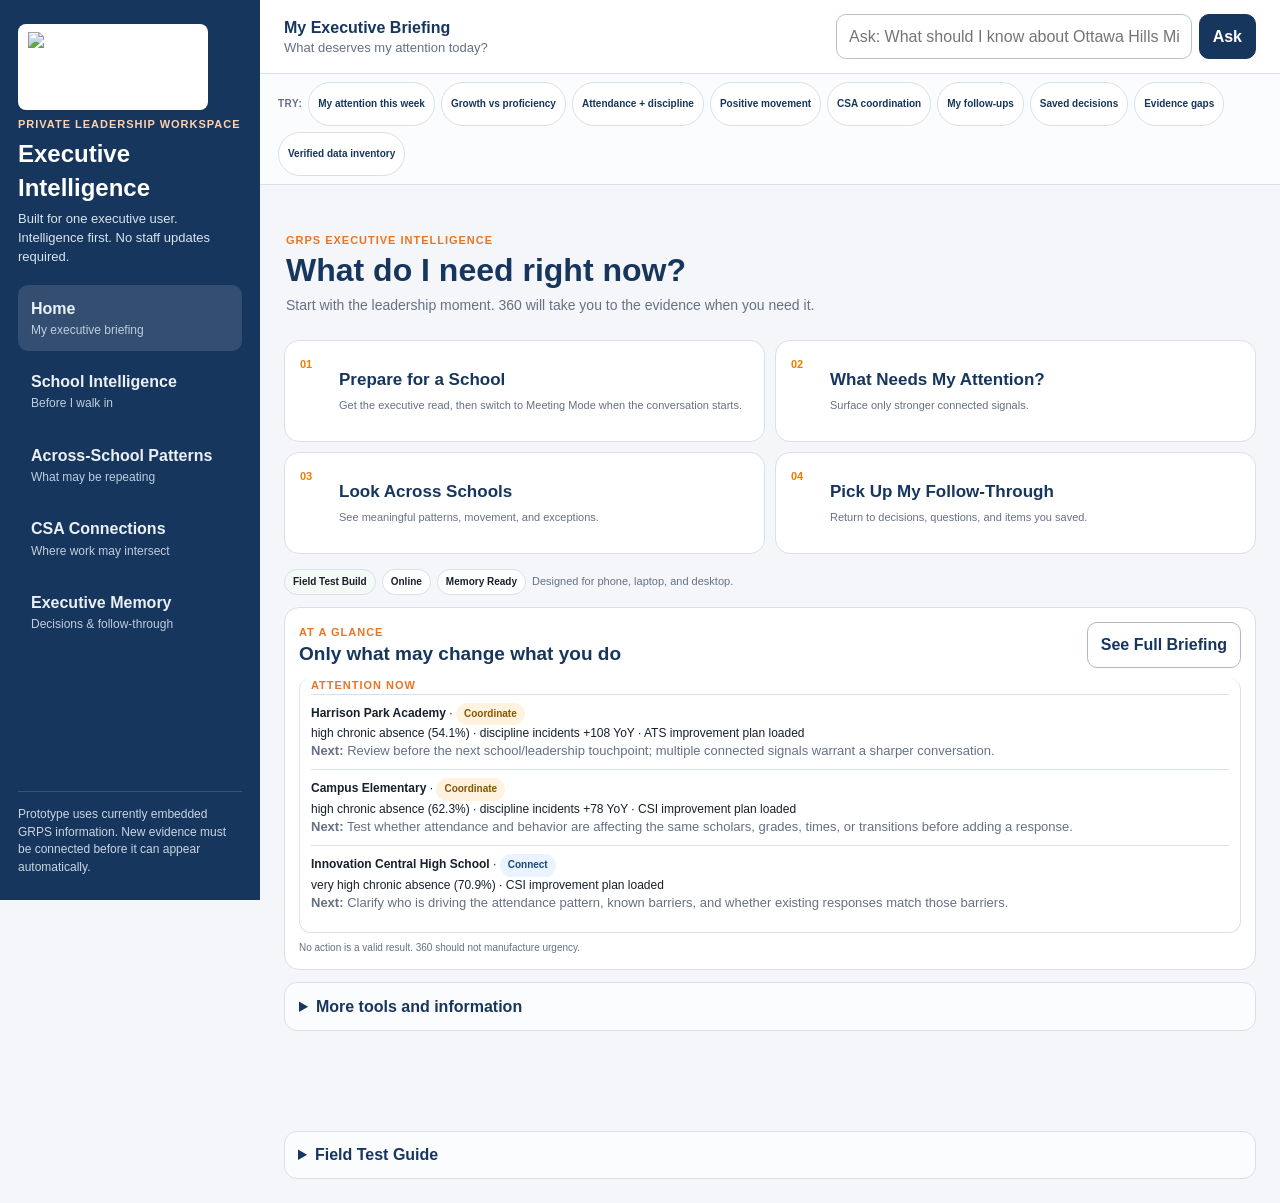
==== commit dcb44314: "Fix startup error that silently disabled links, resume work and connectivity updateKPIs() wrote to K" ====
--- a/index.html
+++ b/index.html
@@ -339,9 +339,11 @@
 body.meeting-active .topbar,body.meeting-active .sidebar,body.meeting-active .mobile-home{display:none!important}
 body.meeting-active .main{max-width:900px!important;padding-top:16px!important}
 body.meeting-active .view:not(#school){display:none!important}
-body.meeting-active #school>.view-intro,body.meeting-active #school>.card,body.meeting-active #schoolDossier>.card> :not(.meeting-mode){display:none!important}
+body.meeting-active #school>.view-intro,body.meeting-active #school>.card,body.meeting-active #schoolDossier>.card> :not(.meeting-mode):not(.brief-panel){display:none!important}
 body.meeting-active #schoolDossier>.card{border:0!important;padding:0!important}
-@media(max-width:760px){.meeting-question{font-size:16px}.meeting-toolbar button{flex:1 1 45%;min-height:44px}}
+.save-status{font-size:12px;color:var(--muted);margin-top:6px}.save-status strong{color:var(--navy)}
+.visit-grid{display:grid;grid-template-columns:1fr 1fr;gap:10px;margin-top:10px}.visit-field label{display:block;font-size:11px;font-weight:850;color:var(--navy);margin-bottom:5px}.visit-field textarea,.visit-field input{width:100%;box-sizing:border-box}.visit-field textarea{min-height:72px}.visit-notes textarea{min-height:180px;font-size:15px;line-height:1.5}.visit-history{margin-top:14px;border-top:1px solid var(--line);padding-top:10px}.visit-record{padding:9px 0;border-top:1px solid var(--line);font-size:12px}.visit-record:first-child{border-top:0}
+@media(max-width:760px){.meeting-question{font-size:16px}.meeting-toolbar button{flex:1 1 45%;min-height:44px}.visit-grid{grid-template-columns:1fr}.visit-notes textarea{min-height:220px}}
 
 /* v30 field-test hardening */
 html{-webkit-text-size-adjust:100%;scroll-behavior:smooth}
@@ -381,6 +383,13 @@
 @media(min-width:1400px){
  .main{max-width:1320px!important;margin-left:auto!important;margin-right:auto!important}
 }
+
+/* Meeting Mode v5: independent overlay so school-list rendering cannot replace the active visit workspace */
+.meeting-mode-overlay{position:fixed;inset:0;z-index:9999;background:#f5f7fa;overflow:auto;padding:18px}
+.meeting-mode-panel{max-width:1100px;margin:0 auto;background:#fff;border-radius:18px;box-shadow:0 18px 60px rgba(0,0,0,.18);min-height:calc(100vh - 36px)}
+.meeting-mode-panel-inner{padding:22px}
+body.meeting-active{overflow:hidden}
+@media(max-width:700px){.meeting-mode-overlay{padding:0}.meeting-mode-panel{border-radius:0;min-height:100vh}.meeting-mode-panel-inner{padding:14px}}
 </style>
 
 <style id="v32-mobile-layout-fix">
@@ -615,8 +624,21 @@
     bottom:10px!important;
   }
 }
+
+.meeting-save-bar{position:sticky;top:0;z-index:20;display:flex;align-items:center;justify-content:space-between;gap:12px;padding:12px 14px;margin:-4px -4px 16px;background:#fff;border:1px solid #d7e0ea;border-left:4px solid #f47c20;border-radius:10px;box-shadow:0 4px 12px rgba(20,54,91,.08)}
+.meeting-save-bar .primary{font-size:15px;padding:10px 18px}
+@media(max-width:700px){.meeting-save-bar{top:0;align-items:flex-start}.meeting-save-bar span{font-size:12px}.meeting-save-bar .primary{white-space:nowrap}}
 </style>
 
+<link rel="icon" href="favicon.png">
+<style id="ei-nov-2026-qa">
+/* Collapsed drawers take no space (the closed "More tools" grid left an empty gap on phones) */
+details:not([open]) > :not(summary){display:none!important}
+/* Phone Home button appears after scrolling so it does not cover "See Full Briefing" */
+.mobile-home{transition:opacity .2s}
+body:not(.eiScrolled) .mobile-home{opacity:0;pointer-events:none}
+</style>
+<script>(function(){function u(){if(document.body)document.body.classList.toggle('eiScrolled',window.scrollY>400)}window.addEventListener('scroll',u,{passive:true});document.addEventListener('DOMContentLoaded',u);})();</script>
 </head>
 <body><div class="offline-banner" id="offlineBanner">You are offline. Saved memory still works on this device; linked web sources may not load.</div>
 <div class="shell">
@@ -925,9 +947,12 @@
 }
 function activeSignals(){return allSchools.filter(s=>!String(s.focus||'').startsWith('No current cross-CSA signal'))}
 function updateKPIs(){
- document.getElementById('kpiKssn').textContent=allSchools.filter(s=>s.kssnStatus==='KSSN school').length;
- document.getElementById('kpiMemory').textContent=getSavedMemory().length;
- document.getElementById('kpiSignals').textContent=activeSignals().length;
+ // The KPI tiles were removed from the start page; skip any that are not on the page.
+ // (A missing tile used to throw here and stop the rest of startup: hash links, resume work, connectivity.)
+ const set=(id,v)=>{const el=document.getElementById(id);if(el)el.textContent=v;};
+ set('kpiKssn',allSchools.filter(s=>s.kssnStatus==='KSSN school').length);
+ set('kpiMemory',getSavedMemory().length);
+ set('kpiSignals',activeSignals().length);
 }
 
 
@@ -981,8 +1006,9 @@
    </div>
    <div class="brief-section"><div class="eyebrow">Questions to Carry In</div>${prep.test.slice(0,3).map((q,i)=>`<p><b>${i+1}.</b> ${esc(q)}</p>`).join('')}</div>
    <div class="brief-section"><div class="eyebrow">People / Functions Around the Work</div>${prep.people.slice(0,5).map(x=>`<p>${esc(x)}</p>`).join('')}</div>
+   ${(()=>{const v=getVisitHistory().find(x=>x.school===s.name);return v?`<div class="brief-section"><div class="eyebrow">Most Recent Visit · ${esc(v.date)}</div>${v.notes?`<p><b>Notes:</b> ${esc(v.notes)}</p>`:''}${v.principalVoice?`<p><b>Principal / building voice:</b> ${esc(v.principalVoice)}</p>`:''}${v.followup?`<p><b>Follow-up:</b> ${esc(v.followup)}${v.owner?` · ${esc(v.owner)}`:''}${v.due?` · ${esc(v.due)}`:''}</p>`:''}</div>`:''})()}
    <div class="brief-section"><div class="source"><b>Boundary:</b> This brief summarizes connected evidence. It does not establish root cause, implementation fidelity, or effectiveness.</div></div>
-   <div class="noprint" style="display:flex;gap:8px;flex-wrap:wrap;margin-top:12px"><button class="btn primary" onclick="showSchoolBrief(${JSON.stringify(s.name)})">1-Page Brief</button><button class="btn" onclick="enterMeetingMode(${JSON.stringify(s.name)})">Meeting Mode</button><button class="btn" onclick="document.getElementById('printBrief').remove()">Close Brief</button></div>
+   <div class="noprint" style="display:flex;gap:8px;flex-wrap:wrap;margin-top:12px"><button class="btn primary" onclick="showSchoolBriefCurrent()">1-Page Brief</button><button class="btn" onclick="enterMeetingModeCurrent()">Meeting Mode</button><button class="btn" onclick="document.getElementById('printBrief').remove()">Close Brief</button></div>
  </div>`;
 }
 function showSchoolBrief(name){
@@ -1382,8 +1408,8 @@
    <div class="eyebrow">Executive Focus</div><h3>${esc(f.headline)}</h3><p>${esc(f.why)}</p>
    <div class="focus-actions">
     <button class="primary-focus" onclick="safeScroll('walkin')">Prepare for Conversation</button>
-    <button onclick="enterMeetingMode(${JSON.stringify(s.name)})">Meeting Mode</button>
-    <button onclick="showSchoolBrief(${JSON.stringify(s.name)})">1-Page Brief</button>
+    <button onclick="enterMeetingModeCurrent()">Meeting Mode</button>
+    <button onclick="showSchoolBriefCurrent()">1-Page Brief</button>
     <button onclick="(()=>{const e=document.getElementById('evidenceHub');if(e){e.open=true;safeScroll('evidenceHub')}})()">Check Evidence</button>
     <button onclick="quickRememberSchool(${JSON.stringify(s.name)})">Save Follow-up</button>
    </div>
@@ -1391,44 +1417,101 @@
  </div>`;
 }
 
+function getVisitDraft(name){
+ try{return JSON.parse(localStorage.getItem('execintel_visit_draft_'+name)||'{}')}catch(e){return {}}
+}
+function saveVisitDraft(name){
+ const ids=['meetingNoteText','visitPrincipalVoice','visitFollowup','visitOwner','visitDue']; const d={school:name,updated:new Date().toISOString()};
+ ids.forEach(id=>{const el=document.getElementById(id);if(el)d[id]=el.value});
+ try{localStorage.setItem('execintel_visit_draft_'+name,JSON.stringify(d));const st=document.getElementById('visitSaveStatus');if(st)st.innerHTML='<strong>Draft saved</strong> on this device · '+new Date().toLocaleTimeString([], {hour:'numeric',minute:'2-digit'});}catch(e){const st=document.getElementById('visitSaveStatus');if(st)st.textContent='Draft could not be saved in this browser.'}
+}
+function getVisitHistory(){try{return JSON.parse(localStorage.getItem('execintel_visits')||'[]')}catch(e){return []}}
+function putVisitHistory(rows){try{localStorage.setItem('execintel_visits',JSON.stringify(rows.slice(0,250)))}catch(e){}}
+function schoolVisitHistoryHTML(name,limit=3){
+ const rows=getVisitHistory().filter(x=>x.school===name).slice(0,limit); if(!rows.length)return '<div class="mini">No closed visits saved yet.</div>';
+ return rows.map(x=>`<div class="visit-record"><b>${esc(x.date)}</b>${x.notes?`<br>${esc(x.notes)}`:''}${x.followup?`<br><b>Follow-up:</b> ${esc(x.followup)}${x.owner?` · ${esc(x.owner)}`:''}${x.due?` · ${esc(x.due)}`:''}`:''}</div>`).join('');
+}
 function meetingModeHTML(s){
- const prep=schoolExecutivePrep(s), focus=schoolFocusSummary(s);
+ const prep=schoolExecutivePrep(s), focus=schoolFocusSummary(s), draft=getVisitDraft(s.name);
  const qs=[...(s.visitQuestions||[]),...(prep.test||[])].filter((q,i,a)=>q&&a.indexOf(q)===i).slice(0,4);
  return `<div class="meeting-mode" id="meetingMode">
+   <div class="meeting-save-bar noprint"><span><strong>Active visit</strong> · Draft autosaves on this device</span><button class="primary" onclick="closeVisitCurrent()">Save Visit</button></div>
    <div class="eyebrow">Meeting Mode</div><h2>${esc(s.name)}</h2>
    <div class="mini">Principal: ${esc(s.principal)}${s.kssnStatus==='KSSN school'?` · KSSN: ${esc(s.kssn)}`:''}</div>
    <div class="exec-bottomline"><div class="eyebrow">Keep in mind</div><h3>${esc(focus.headline)}</h3><p>${esc(focus.next)}</p></div>
-   <div class="eyebrow" style="margin-top:12px">Questions to carry</div>
-   ${qs.map((q,i)=>`<div class="meeting-question"><b>${i+1}.</b> ${esc(q)}</div>`).join('')}
-   <div class="meeting-note"><div class="eyebrow">What changed or surfaced?</div><textarea id="meetingNoteText" placeholder="Optional note to yourself. Capture only what is worth carrying forward."></textarea></div>
+   <div class="meeting-note visit-notes"><div class="eyebrow">Visit Notes</div><textarea id="meetingNoteText" placeholder="Capture what you are seeing, hearing, learning, or do not want to lose.">${esc(draft.meetingNoteText||'')}</textarea><div id="visitSaveStatus" class="save-status"><strong>Autosave is on.</strong> Drafts are stored in this browser on this device.</div></div>
+   <div class="visit-grid">
+    <div class="visit-field"><label>Principal / building voice</label><textarea id="visitPrincipalVoice" placeholder="What did the principal or team emphasize?">${esc(draft.visitPrincipalVoice||'')}</textarea></div>
+    <div class="visit-field"><label>Follow-up / action</label><textarea id="visitFollowup" placeholder="What needs to happen next?">${esc(draft.visitFollowup||'')}</textarea></div>
+    <div class="visit-field"><label>Owner</label><input id="visitOwner" placeholder="Who owns the follow-up?" value="${esc(draft.visitOwner||'')}"></div>
+    <div class="visit-field"><label>Due date</label><input id="visitDue" type="date" value="${esc(draft.visitDue||'')}"></div>
+   </div>
+   <details class="secondary-tools" style="margin-top:12px"><summary>Questions to carry</summary><div class="secondary-tools-body">${qs.map((q,i)=>`<div class="meeting-question"><b>${i+1}.</b> ${esc(q)}</div>`).join('')}</div></details>
+   <div class="visit-history"><div class="eyebrow">Previous visits</div>${schoolVisitHistoryHTML(s.name)}</div>
    <div class="meeting-toolbar noprint">
-    <button class="primary" onclick="saveMeetingNote(${JSON.stringify(s.name)})">Save Note</button>
-    <button onclick="showSchoolBrief(${JSON.stringify(s.name)})">1-Page Brief</button>
+    <button class="primary" onclick="closeVisitCurrent()">Save Visit</button>
+    <button onclick="showSchoolBriefCurrent()">1-Page Brief</button>
     <button onclick="exitMeetingMode()">Exit Meeting Mode</button>
    </div>
  </div>`;
 }
+let activeMeetingSchool='';
+function currentSchoolName(){
+ try{return localStorage.getItem('execintel_school')||''}catch(e){return ''}
+}
+function enterMeetingModeCurrent(){
+ const name=currentSchoolName();
+ if(!name){alert('Open a school first.');return;}
+ enterMeetingMode(name);
+}
+function showSchoolBriefCurrent(){
+ const name=currentSchoolName();
+ if(!name){alert('Open a school first.');return;}
+ showSchoolBrief(name);
+}
 function enterMeetingMode(name){
  const s=allSchools.find(x=>x.name===name); if(!s)return;
- const d=document.getElementById('schoolDossier'); if(!d)return;
- let holder=document.getElementById('meetingMode');
- if(holder)holder.remove();
- let card=null; try{card=d.querySelector(':scope > .card')}catch(e){card=d.querySelector('.card')}
- if(card)card.insertAdjacentHTML('afterbegin',meetingModeHTML(s));
+ activeMeetingSchool=name;
+ let overlay=document.getElementById('meetingModeOverlay');
+ if(!overlay){
+   overlay=document.createElement('div');
+   overlay.id='meetingModeOverlay';
+   overlay.className='meeting-mode-overlay';
+   document.body.appendChild(overlay);
+ }
+ overlay.innerHTML=`<div class="meeting-mode-panel"><div class="meeting-mode-panel-inner">${meetingModeHTML(s)}</div></div>`;
  document.body.classList.add('meeting-active');
- window.scrollTo({top:0,behavior:'smooth'});
+ ['meetingNoteText','visitPrincipalVoice','visitFollowup','visitOwner','visitDue'].forEach(id=>{const el=document.getElementById(id);if(el)el.addEventListener('input',()=>saveVisitDraft(name))});
+ const first=document.getElementById('meetingNoteText'); if(first)setTimeout(()=>first.focus(),50);
+ overlay.scrollTop=0;
 }
 function exitMeetingMode(){
+ const name=activeMeetingSchool || currentSchoolName();
+ if(name)saveVisitDraft(name);
+ activeMeetingSchool='';
  document.body.classList.remove('meeting-active');
- const m=document.getElementById('meetingMode'); if(m)m.remove();
-}
-function saveMeetingNote(name){
- const box=document.getElementById('meetingNoteText'); if(!box)return;
- const note=box.value.trim(); if(!note)return;
- const rows=getSavedMemory();
- rows.unshift({id:Date.now(),school:name,note,type:'meeting note',status:'Open',created:new Date().toLocaleDateString(),updated:new Date().toISOString()});
- putSavedMemory(rows);box.value='';renderSavedMemory();renderExecutiveSignals();updateKPIs();
- alert(`Meeting note saved for ${name}`);
+ const overlay=document.getElementById('meetingModeOverlay'); if(overlay)overlay.remove();
+}
+function saveMeetingNote(name){saveVisitDraft(name)}
+function closeVisitCurrent(){
+ const name=activeMeetingSchool || currentSchoolName();
+ if(!name){alert('Open a school first.');return;}
+ closeVisit(name);
+}
+function closeVisit(name){
+ saveVisitDraft(name); const d=getVisitDraft(name);
+ const notes=(d.meetingNoteText||'').trim(), voice=(d.visitPrincipalVoice||'').trim(), followup=(d.visitFollowup||'').trim(), owner=(d.visitOwner||'').trim(), due=d.visitDue||'';
+ if(!notes&&!voice&&!followup){if(!confirm('There are no visit notes yet. Close this visit anyway?'))return;}
+ const rec={id:Date.now(),school:name,date:new Date().toLocaleDateString(),created:new Date().toISOString(),notes,principalVoice:voice,followup,owner,due};
+ const visits=getVisitHistory();visits.unshift(rec);putVisitHistory(visits);
+ if(followup){const rows=getSavedMemory();rows.unshift({id:Date.now()+1,school:name,note:followup,type:'school follow-up',status:'Follow-up',owner,due,created:new Date().toLocaleDateString(),updated:new Date().toISOString()});putSavedMemory(rows)}
+ try{localStorage.removeItem('execintel_visit_draft_'+name)}catch(e){}
+ renderSavedMemory();renderExecutiveSignals();updateKPIs();
+ activeMeetingSchool='';
+ document.body.classList.remove('meeting-active');
+ const overlay=document.getElementById('meetingModeOverlay'); if(overlay)overlay.remove();
+ alert('Visit saved to School Visit History on this device.' + (followup ? ' Follow-up was also added to Executive Memory.' : ''));
+ openSchool(name);
 }
 function schoolTopView(s){
  const d=disciplineSummary(s.name), m=schoolIndexPlans[s.name], p=currentSchoolPlans[s.name];
@@ -1478,6 +1561,7 @@
    <details class="evidence-drawer"><summary>School Index / MICIP</summary><div class="drawer-body">${renderMICIPPlan(s.name)}</div></details>
    <details class="evidence-drawer"><summary>MI School Data Lens</summary><div class="drawer-body">${renderMISchoolDataLens(s.name)}</div></details>
  </div></details>
+ <details class="secondary-tools section"><summary>School Visit History</summary><div class="secondary-tools-body"><div class="source"><b>Storage:</b> Closed visit records are currently saved in this browser on this device.</div><div class="visit-history">${schoolVisitHistoryHTML(s.name,10)}</div></div></details>
  <details class="secondary-tools section">
  <summary>Capture an executive decision</summary>
  <div class="secondary-tools-body"><div class="decision-capture"><div class="eyebrow">Executive Decision</div><p class="mini">Save only a decision worth carrying forward. This does not create a task for anyone else.</p><textarea id="decisionText" placeholder="What did I decide?"></textarea><button class="btn primary" style="margin-top:7px" onclick="captureSchoolDecision(${JSON.stringify(s.name)})">Save Decision</button></div></div>
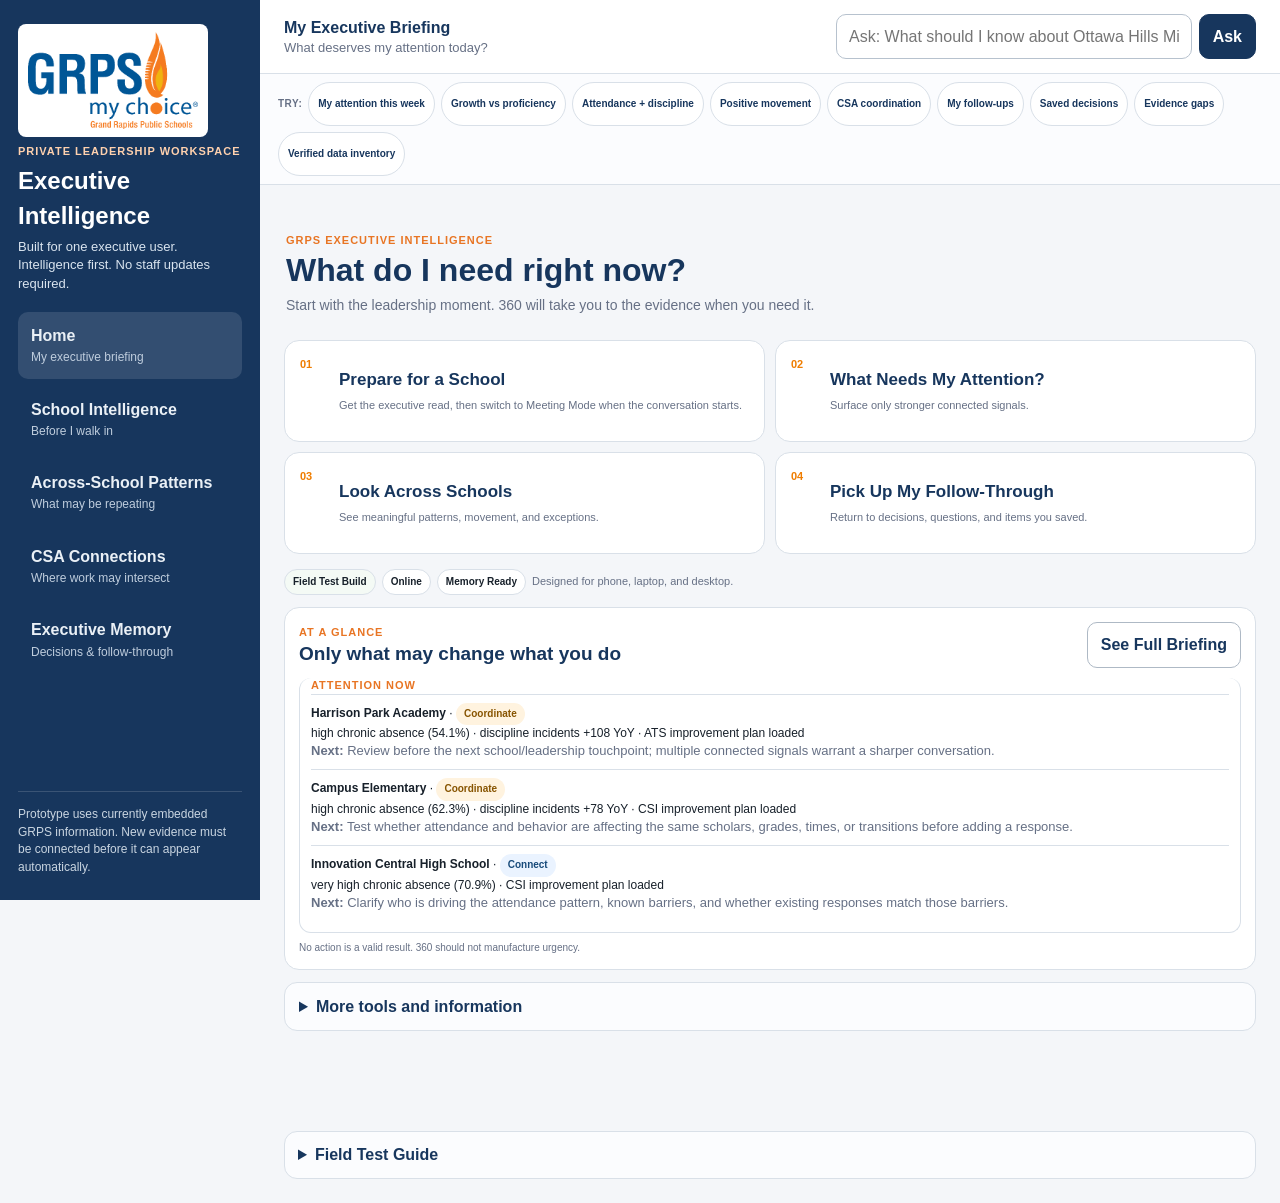
==== commit 3fbe3776: "Add site check, README and site basics Co-Authored-By: Claude Opus 5.5 <noreply@anthropic.com> Claud" ====
--- a/index.html
+++ b/index.html
@@ -644,7 +644,7 @@
 <div class="shell">
 <aside class="sidebar" id="sidebar">
   <div class="brand">
-<img class="grps-official-logo" src="https://grps-cdn.fxbrt.com/downloads/communications/grpsmychoicelogo.png" alt="GRPS My Choice — Grand Rapids Public Schools">
+<img class="grps-official-logo" src="images/grps-logo.png" alt="GRPS My Choice — Grand Rapids Public Schools">
 <div class="eyebrow">Private leadership workspace</div>
 <h1>Executive Intelligence</h1>
 <p>Built for one executive user. Intelligence first. No staff updates required.</p>
@@ -663,7 +663,7 @@
   <div class="topbar">
     <button class="btn mobilemenu" onclick="document.getElementById('sidebar').classList.toggle('open')">Menu</button>
     <div><strong id="viewTitle">My Executive Briefing</strong><div class="mini" id="viewSub">What deserves my attention today?</div></div>
-    <div class="askmini"><input id="globalAsk" onkeydown="if(event.key==='Enter'){askExecutive()}" placeholder="Ask: What should I know about Ottawa Hills Middle? Where is attendance highest? What do I remember?"><button class="btn primary" onclick="askExecutive()">Ask</button></div>
+    <div class="askmini"><input aria-label="Ask a question" id="globalAsk" onkeydown="if(event.key==='Enter'){askExecutive()}" placeholder="Ask: What should I know about Ottawa Hills Middle? Where is attendance highest? What do I remember?"><button class="btn primary" onclick="askExecutive()">Ask</button></div>
   </div>
   <div class="ask-shortcuts">
     <span>Try:</span>
@@ -764,7 +764,7 @@
       </div>
       <div class="card">
         <div class="filters">
-          <input id="schoolSearch" type="search" placeholder="Search school, principal, KSSN coordinator…" oninput="renderSchools()">
+          <input aria-label="Search schools" id="schoolSearch" type="search" placeholder="Search school, principal, KSSN coordinator…" oninput="renderSchools()">
           <select id="gradeFilter" onchange="renderSchools()" aria-label="Filter schools by grade band">
             <option value="">All Schools</option>
             <option value="K-5">K–5</option>
@@ -785,9 +785,9 @@
       </div>
       <div class="card">
         <div class="comparebox">
-          <div><label class="mini">School A</label><select id="compareA"></select></div>
+          <div><label class="mini">School A</label><select aria-label="School A" id="compareA"></select></div>
           <button class="btn primary" onclick="runCompare()">Compare</button><button class="btn" onclick="clearCompare()">Clear</button>
-          <div><label class="mini">School B</label><select id="compareB"></select></div>
+          <div><label class="mini">School B</label><select aria-label="School B" id="compareB"></select></div>
         </div>
         <div id="compareResult" class="focus-result"></div>
       </div>
